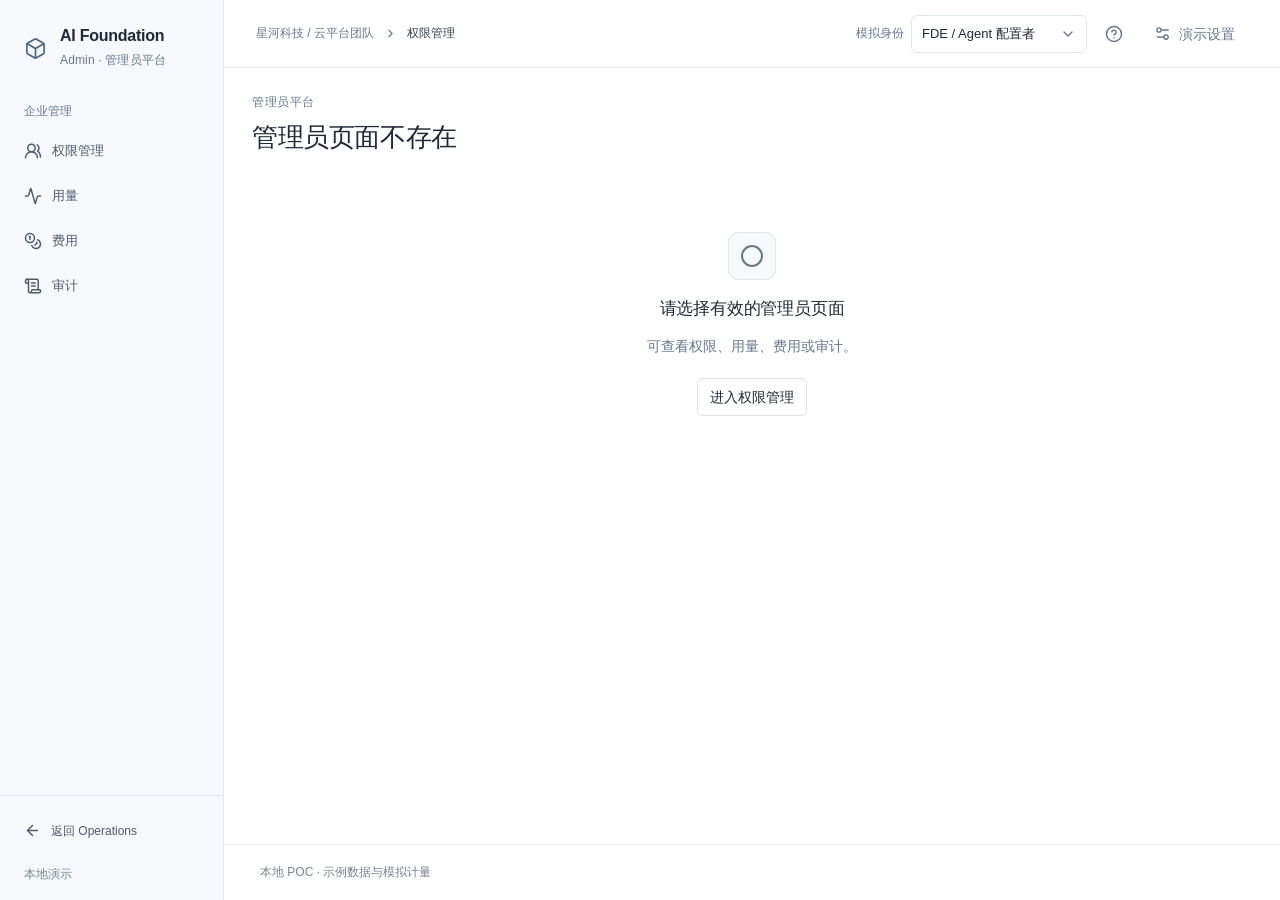
==== admin/index.html @ 0c11ec77 "deploy: update AI Foundation demo" ====
<!doctype html>
<html lang="zh-CN">
  <head>
    <meta charset="UTF-8" />
    <meta name="viewport" content="width=device-width, initial-scale=1.0" />
    <meta name="theme-color" content="#ffffff" />
    <meta name="description" content="AI Foundation 企业共享底座与应用交付演示。仅使用本地示例数据，不连接真实业务系统。" />
    <link rel="icon" type="image/svg+xml" href="data:image/svg+xml,%3Csvg xmlns='http://www.w3.org/2000/svg' viewBox='0 0 32 32'%3E%3Crect width='32' height='32' rx='8' fill='%2317191c'/%3E%3Cpath d='M9 23V9h14M9 16h11M16 9v14' fill='none' stroke='white' stroke-width='2'/%3E%3C/svg%3E" />
    <title>AI Foundation · 平台概览</title>
    <script type="module" crossorigin src="/assets/index-CFgVIaRW.js"></script>
    <link rel="stylesheet" crossorigin href="/assets/index-m3Vl19DH.css">
  <script>
(() => {
  const url = new URL(location.href);
  const route = url.searchParams.get('__foundation_route');
  let target = url;
  if (route && route.startsWith('/') && !route.startsWith('//')) {
    const requested = new URL(route, location.origin);
    if (requested.origin === location.origin) target = requested;
  }
  const pathname = target.pathname.length > 1 ? target.pathname.replace(/\/+$/, '') : target.pathname;
  if (target !== url || pathname !== url.pathname) history.replaceState(null, '', pathname + target.search + target.hash);
})();
</script>
</head>
  <body>
    <div id="root"></div>
  </body>
</html>
---- assets/index-m3Vl19DH.css ----
@charset "UTF-8";.native-select{position:relative;width:100%;min-width:0;--select-border: var(--agent-border, var(--border, #e2e7ef));--select-accent: var(--agent-blue, var(--accent, #285da4));--select-height: 38px;--select-font-size: 14px}.native-select-display{display:flex;align-items:center;justify-content:space-between;gap:12px;min-height:var(--select-height);padding:7px 10px;border:1px solid var(--select-border);border-radius:6px;background:#fff;color:var(--agent-ink, var(--text, #202936));font-size:var(--select-font-size);line-height:22px;transition:border-color .12s,box-shadow .12s}.native-select-label{min-width:0;overflow:hidden;text-overflow:ellipsis;white-space:nowrap}.native-select-display>svg{flex-shrink:0;color:#68788b}.native-select:hover:not(.native-select-disabled) .native-select-display{border-color:#9cabbd}.native-select-open .native-select-display{border-color:var(--select-accent)}.native-select:has(>select:focus-visible) .native-select-display{border-color:var(--select-accent);outline:2px solid var(--select-accent);outline-offset:2px}.native-select>select.native-select-control{position:absolute;inset:0;z-index:1;width:100%;max-width:none;height:100%;min-height:0;margin:0;opacity:0;cursor:pointer}.native-select-disabled .native-select-display{color:#68788b;background:#f6f8fb}.native-select-disabled>select.native-select-control{cursor:not-allowed}.field-invalid .native-select-display,.native-select:has(>select[aria-invalid=true]) .native-select-display{border-color:var(--danger, #a44343)}.native-select-menu{position:fixed;z-index:100;box-sizing:border-box;padding:5px;overflow-y:auto;overscroll-behavior:contain;scrollbar-width:thin;border:1px solid #e2e7ef;border-radius:9px;background:#fff;color:#202936;box-shadow:0 8px 28px #19263924,0 2px 5px #1926390d;font-size:14px;line-height:22px}.native-select-option{display:flex;align-items:center;justify-content:space-between;gap:12px;min-height:36px;padding:7px 10px;border-radius:5px;cursor:pointer}.native-select-option>span{min-width:0;overflow-wrap:anywhere}.native-select-option>svg{flex-shrink:0;color:#285da4}.native-select-option[aria-selected=true]{color:#205a9f;font-weight:500}.native-select-option-active:not([aria-disabled=true]){background:#edf3fb}.native-select-option[aria-disabled=true]{color:#8b95a3;cursor:not-allowed}.native-select-group{padding:9px 10px 4px;color:#68788b;font-size:12px}@media(max-width:700px){.native-select{--select-height: 40px;--select-font-size: 16px}.native-select-option{min-height:40px}}@media(prefers-reduced-motion:reduce){.native-select-display{transition:none}}@media(forced-colors:active){.native-select-display,.native-select-menu{border-color:ButtonText}.native-select-option-active:not([aria-disabled=true]){outline:1px solid Highlight}.native-select-option[aria-selected=true]>svg{color:Highlight}}.agent-runtime-config{display:grid;gap:16px;margin-top:18px;padding-top:18px;border-top:1px solid var(--agent-border);min-width:0}.agent-creation-details{min-width:0;border-top:1px solid var(--agent-border);padding-top:12px}.agent-creation-details>summary{cursor:pointer;color:var(--agent-muted);font-size:13px;padding:4px 0}.agent-creation-details[open]>summary{margin-bottom:12px}.agent-creation-details>.agent-capability-summary{margin-top:12px}.agent-capability-summary{min-width:0}.agent-capability-summary dl{display:grid;gap:12px;margin:0}.agent-capability-summary dl>div{display:grid;grid-template-columns:48px minmax(0,1fr);gap:12px;align-items:start}.agent-capability-summary dt{padding-top:4px;color:var(--agent-muted);font-size:12px;line-height:20px}.agent-capability-summary dd{display:flex;gap:6px;flex-wrap:wrap;min-width:0;margin:0}.agent-capability-chip{display:inline-flex;padding:3px 9px;border:1px solid var(--agent-border);border-radius:5px;background:var(--surface-subtle);font-size:12px;line-height:20px;overflow-wrap:anywhere}.agent-capability-empty{padding-top:4px;color:var(--agent-muted);font-size:12px;line-height:20px}.agent-runtime-options{display:grid;gap:10px;min-width:0;padding:0;border:0;margin:0}.agent-runtime-options legend{padding:0;margin-bottom:8px;font-size:13px;font-weight:600}.agent-mcp-options{display:grid;gap:10px}.agent-mcp-options label,.agent-tool-options label{display:flex;align-items:flex-start;gap:8px;min-width:0;font-size:13px;line-height:20px}.agent-runtime-options input{flex:0 0 auto;margin-top:3px;accent-color:var(--accent)}.agent-mcp-options strong{font-size:13px;font-weight:500}.agent-mcp-options small{display:block;color:var(--agent-muted);font-size:12px;overflow-wrap:anywhere}.agent-tool-options{display:grid;grid-template-columns:repeat(4,minmax(0,1fr));gap:10px}.agent-tool-options span{overflow-wrap:anywhere}.agent-runtime-environment{display:flex;gap:12px;align-items:flex-start}.agent-runtime-environment .field{flex:1;min-width:0}.agent-runtime-manage{flex-shrink:0;margin-top:25px;min-height:32px;display:inline-flex;align-items:center}.agent-runtime-readonly{min-width:0;margin:0;padding:0;border:0}.agent-publication-options{display:grid;gap:12px;padding:0;border:0;margin:0}.agent-publication-options legend{margin-bottom:12px;font-size:13px;font-weight:600}.agent-publication-options label{display:flex;align-items:flex-start;gap:10px;font-size:13px}.agent-publication-options input{margin-top:3px;accent-color:var(--accent)}.agent-publication-options small{display:block;margin-top:3px;color:var(--agent-muted);font-size:12px}@media(max-width:600px){.agent-tool-options{grid-template-columns:repeat(2,minmax(0,1fr))}.agent-runtime-environment{flex-direction:column}.agent-runtime-environment .field{width:100%}.agent-runtime-manage{margin-top:0}}.agent-detail .breadcrumbs{margin-bottom:12px}.agent-detail .page-header{margin-bottom:14px}.editor-version-line{display:flex;gap:6px 18px;align-items:center;flex-wrap:wrap;margin-bottom:16px;padding:9px 12px;border:1px solid var(--agent-border);border-radius:6px;background:var(--surface-subtle);color:var(--agent-muted);font-size:12px;line-height:20px}.editor-version-line .text-link{margin-left:auto;font-size:12px}.editor-config-layout{display:grid;grid-template-columns:minmax(0,1fr) 325px;gap:32px;margin-top:27px;align-items:start}.editor-section-heading{display:flex;align-items:flex-start;justify-content:space-between;gap:16px;margin-bottom:16px}.editor-section-heading h2,.editor-version-history h2{font-size:18px;font-weight:600;line-height:27px}.editor-section-heading p{margin-top:7px;font-size:13px;line-height:23px;color:var(--agent-muted)}.editor-section-heading .button{flex-shrink:0;font-size:12px}.editor-basics{display:grid;grid-template-columns:1fr;gap:16px;margin-bottom:20px}.editor-instructions .field-label,.editor-instructions input{font-size:14px}.editor-instruction-input{min-height:190px;line-height:1.8;font-size:14px;padding:16px;resize:vertical;background:#fcfdff}.editor-instructions-label{margin-left:5px;color:var(--agent-muted);font-size:12px;font-weight:400}.editor-template-note,.editor-work-source{padding:12px 14px;border:1px solid #dde6f1;border-radius:7px;background:#f4f7fb;color:#52677f;font-size:13px;line-height:22px;overflow-wrap:anywhere}.editor-work-source{margin-bottom:18px}.editor-work-source details{margin-top:8px}.editor-work-source summary{cursor:pointer;color:var(--agent-blue);width:fit-content}.editor-work-source details p{margin-top:8px;white-space:pre-wrap}.editor-work-source summary:focus-visible{outline:2px solid var(--agent-blue);outline-offset:3px;border-radius:3px}.editor-work-comparison{margin:0;padding:14px 16px;font:inherit;font-size:13px;line-height:24px;white-space:pre-wrap;overflow-wrap:anywhere;color:var(--agent-ink)}.editor-blueprint-requirements .editor-work-comparison{margin-top:10px;padding:13px;border:1px solid var(--agent-border);border-radius:6px;background:#f6f8fb}.editor-work-preview{font-size:14px;line-height:1.8;resize:vertical}.editor-work-confirm{display:flex;align-items:flex-start;gap:10px;padding:12px 14px;border:1px solid #dce6f2;border-radius:7px;background:#f0f5fb;color:var(--agent-ink);font-size:13px;line-height:23px}.editor-work-confirm input{flex-shrink:0;width:17px;height:17px;margin-top:3px}.editor-instruction-tip{display:flex;gap:8px;margin-top:16px;color:var(--agent-muted);font-size:12px;line-height:1.8}.editor-instruction-tip svg{color:#6d83a1;flex-shrink:0;margin-top:2px}.editor-resources{padding-left:27px;border-left:1px solid var(--agent-border)}.editor-resources>.editor-section-heading{margin-bottom:18px}.editor-resource-group{padding:14px 0;border-top:1px solid var(--agent-border)}.editor-resource-heading{display:flex;align-items:center;gap:8px}.editor-resource-heading h3{font-size:14px;font-weight:600}.editor-resource-heading>svg{color:#617b9a}.editor-resource-heading>span{font-size:12px;color:var(--agent-muted)}.editor-resource-heading .button{margin-left:auto;width:34px;min-height:34px}.editor-resource-group>p{font-size:12px;color:var(--agent-muted);margin:5px 0 12px}.editor-resource-group ul{list-style:none}.editor-resource-group li{display:flex;align-items:flex-start;gap:8px;padding:10px 12px;border:1px solid #e2e7ef;border-radius:6px;background:#f6f8fb}.editor-resource-group li+li{margin-top:8px}.editor-resource-group li>div{min-width:0;flex:1}.editor-resource-group li strong{display:block;font-size:14px;font-weight:500;line-height:22px}.editor-resource-group li small{display:block;margin-top:3px;color:var(--agent-muted);font-size:12px}.editor-resource-group li .button{width:32px;min-height:32px;padding:0}.editor-skill-customize{display:block;margin-top:6px;padding:0;font-size:12px;color:var(--agent-blue);text-align:left;min-height:28px;line-height:20px}.editor-skill-customize:disabled{opacity:.6}.editor-resource-empty{display:flex;gap:6px;align-items:center;justify-content:center;width:100%;padding:13px;border:1px dashed #d5dfec;border-radius:6px;font-size:12px;color:var(--agent-muted)}.editor-resource-empty:hover{color:var(--agent-blue);border-color:#9bb9dc}.editor-resources>.text-link{font-size:12px}.editor-savebar{position:sticky;bottom:0;z-index:5;display:flex;justify-content:space-between;gap:15px;align-items:center;margin-top:28px;padding:17px 0;border-top:1px solid var(--agent-border);background:#fff}.editor-savebar>span{font-size:12px;line-height:1.8;color:var(--agent-muted)}.editor-savebar .button{font-size:12px}.editor-conflict{display:flex;align-items:center;gap:14px;padding:14px;background:#fff7e9;border:1px solid #efdbb8;font-size:12px;line-height:1.8;margin:18px 0;border-radius:7px}.editor-tab-content{padding-top:28px}.editor-evaluation-summary{display:flex;align-items:center;justify-content:space-between;gap:16px;padding:12px 16px;border:1px solid var(--agent-border);border-radius:6px;margin:16px 0;background:#f9fbfe}.editor-evaluation-summary>div{display:flex;flex-wrap:wrap;align-items:center;gap:14px}.editor-evaluation-summary strong{font-size:14px}.editor-evaluation-summary span:not(.badge){font-size:12px;color:var(--agent-muted)}.editor-evaluation-summary .field{width:240px;max-width:100%;flex-shrink:0}.editor-evaluation-summary .field-label,.editor-evaluation-summary select{font-size:12px}.editor-evaluation-list{border:1px solid var(--agent-border);border-radius:8px;overflow:hidden}.editor-evaluation-list details{padding:17px 20px}.editor-evaluation-list details+details{border-top:1px solid var(--agent-border)}.editor-evaluation-list summary{display:flex;flex-wrap:wrap;gap:11px;align-items:center;cursor:pointer;font-size:14px;line-height:23px}.editor-evaluation-list summary strong{min-width:0;overflow-wrap:anywhere;font-weight:500}.editor-evaluation-list summary .badge{margin-left:auto;font-size:12px}.editor-check-pass{color:#2e8569;display:flex}.editor-check-fail{color:#be4d4d;display:flex}.editor-regression-label{color:var(--agent-muted);font-size:12px}.editor-evaluation-list dl{padding:18px 0 0 26px}.editor-evaluation-list dl>div{display:grid;grid-template-columns:75px minmax(0,1fr);gap:12px;font-size:14px;line-height:1.85}.editor-evaluation-list dl>div+div{margin-top:10px}.editor-evaluation-list dt{color:var(--agent-muted)}.editor-evaluation-list dd{margin:0;white-space:pre-wrap;overflow-wrap:anywhere}.editor-evaluation-list details>.text-link{margin:12px 0 0 26px}.editor-release-track{list-style:none;display:grid;grid-template-columns:repeat(3,minmax(0,1fr));margin:26px 0;border:1px solid var(--agent-border);border-radius:9px}.editor-release-track>li{display:flex;gap:13px;padding:25px 22px}.editor-release-track>li+li{border-left:1px solid var(--agent-border)}.editor-release-track>li>span{display:grid;place-items:center;width:27px;height:27px;border-radius:50%;background:#edf1f6;color:#7c8ba0;font-size:12px;flex-shrink:0}.editor-release-track>li>.editor-stage-complete{background:#e8f4ee;color:#2f7b62}.editor-release-track h3{font-size:15px}.editor-release-track p{font-size:13px;color:var(--agent-muted);line-height:23px;min-height:46px;margin:8px 0 13px;overflow-wrap:anywhere}.editor-role-guide{display:flex;gap:12px;padding:16px;background:#f5f8fe;border:1px solid #dce7f5;border-radius:8px;margin-bottom:26px}.editor-role-guide p{font-size:13px;line-height:23px;color:#52677f}.editor-role-guide svg{color:#6a83a2;flex-shrink:0;margin-top:3px}.editor-channels{display:grid;grid-template-columns:repeat(3,minmax(0,1fr));gap:22px}.editor-channels a{display:flex;gap:12px;align-items:center;padding:7px 0}.editor-channels a>div{flex:1}.editor-channels a>svg{color:#6b83a1}.editor-channels strong{font-size:14px;font-weight:500}.editor-channels span{display:block;margin-top:4px;font-size:12px;color:var(--agent-muted)}.editor-channels a:hover strong{color:var(--agent-blue)}.editor-version-history{margin-top:30px}.editor-version-history>h2{margin-bottom:18px}.editor-history-list{border:1px solid var(--agent-border);border-radius:7px}.editor-history-list>button{display:flex;flex-wrap:wrap;gap:18px;align-items:center;width:100%;padding:17px 20px;text-align:left}.editor-history-list>button+button{border-top:1px solid var(--agent-border)}.editor-history-list>button:hover{background:#f7faff}.editor-history-list strong{font-size:14px;font-weight:600}.editor-history-list span:not(.badge){font-size:12px;color:var(--agent-muted)}.editor-history-list .badge{margin-left:auto}.editor-usage-metrics{display:grid;grid-template-columns:repeat(4,minmax(0,1fr));border-block:1px solid var(--agent-border)}.editor-usage-metrics>div{padding:24px 20px}.editor-usage-metrics>div:first-child{padding-left:0}.editor-usage-metrics>div+div{border-left:1px solid var(--agent-border)}.editor-usage-metrics dt{font-size:12px;color:var(--agent-muted)}.editor-usage-metrics dd{margin:7px 0 0;font-size:30px;font-weight:600;font-variant-numeric:tabular-nums;line-height:38px}.editor-usage-links{display:flex;gap:22px;flex-wrap:wrap;padding:20px 0 25px;font-size:12px}.editor-recent-requests>a{display:flex;align-items:center;gap:16px;padding:16px 0}.editor-recent-requests>a+a{border-top:1px solid var(--agent-border)}.editor-recent-requests>a>div{flex:1;min-width:0}.editor-recent-requests strong{display:block;font-size:14px;font-weight:500;overflow-wrap:anywhere;line-height:23px}.editor-recent-requests span:not(.badge){display:block;margin-top:6px;font-size:12px;color:var(--agent-muted)}.editor-recent-requests>a:hover strong{color:var(--agent-blue)}.editor-resource-options>div{border:1px solid #e2e7ef;border-radius:8px;padding:17px}.editor-resource-options>div+div{margin-top:12px}.editor-resource-options label{display:flex;gap:12px;align-items:flex-start;cursor:pointer}.editor-resource-options label input{margin-top:3px;width:15px}.editor-resource-options label>span{flex:1;min-width:0}.editor-resource-options strong{display:flex;align-items:center;justify-content:space-between;gap:10px;font-size:14px;font-weight:500}.editor-resource-options small{font-size:12px;color:#68788b;font-weight:400}.editor-resource-options p{font-size:13px;line-height:23px;margin:7px 0 0;color:#68788b}.editor-resource-options details{margin:10px 0 0 27px}.editor-resource-options summary{font-size:12px;cursor:pointer;color:#42648c}.editor-resource-options details small{display:block;margin-top:8px}.editor-frozen-copy{padding:15px;border:1px solid #e2e7ef;border-radius:7px;background:#f6f8fb;font-size:14px;line-height:25px;margin-top:12px;white-space:pre-wrap}.editor-frozen-details>div{display:grid;grid-template-columns:100px minmax(0,1fr);gap:14px;padding:14px 0;font-size:14px;line-height:25px}.editor-frozen-details>div+div{border-top:1px solid #e4e8ef}.editor-frozen-details dt{color:#68788b}.editor-frozen-details dd{margin:0;white-space:pre-wrap;overflow-wrap:anywhere}.editor-publish-confirm{display:flex;align-items:flex-start;gap:10px;font-size:14px;line-height:24px;padding:15px;background:#f0f5fb;border-radius:7px}.editor-publish-confirm input{width:16px;margin-top:3px}@media(max-width:1200px){.editor-config-layout{grid-template-columns:minmax(0,1fr) 280px;gap:22px}.editor-resources{padding-left:21px}.editor-evaluation-summary{flex-wrap:wrap}.editor-release-track>li{padding:23px 17px}}@media(max-width:800px){.editor-config-layout{grid-template-columns:1fr}.editor-resources{border-left:0;padding-left:0;border-top:1px solid var(--agent-border);padding-top:23px}.editor-release-track{grid-template-columns:1fr}.editor-release-track>li+li{border-left:0;border-top:1px solid var(--agent-border)}.editor-release-track p{min-height:0;font-size:13px;line-height:23px}.editor-savebar{flex-wrap:wrap}.editor-channels{grid-template-columns:1fr;gap:15px}}@media(max-width:600px){.editor-version-line{gap:7px 14px}.editor-version-line .text-link{margin-left:0}.editor-section-heading{flex-wrap:wrap;gap:12px}.editor-section-heading .button{margin-left:0}.editor-savebar .button-group{flex-wrap:wrap}.editor-evaluation-summary{padding:17px}.editor-evaluation-summary .field{width:100%}.editor-evaluation-list details{padding:16px 13px}.editor-evaluation-list dl{padding-left:0}.editor-evaluation-list dl>div{grid-template-columns:1fr;gap:4px;font-size:14px}.editor-regression-label{display:none}.editor-history-list>button{flex-wrap:wrap;gap:8px 14px}.editor-usage-metrics{grid-template-columns:repeat(2,minmax(0,1fr))}.editor-usage-metrics>div{padding:19px 15px}.editor-usage-metrics>div:nth-child(odd){border-left:0;padding-left:0}.editor-usage-metrics>div:nth-child(n+3){border-top:1px solid var(--agent-border)}.editor-usage-metrics dd{font-size:30px;line-height:38px}.editor-frozen-details>div{grid-template-columns:1fr;gap:3px;font-size:14px;line-height:25px}.editor-recent-requests{font-size:12px}.editor-recent-requests>a{gap:8px;flex-wrap:wrap}.editor-recent-requests>a>div{min-width:100%}}.editor-config-layout{gap:32px;margin-top:28px}.editor-instructions .field-help{line-height:21px}.editor-resource-group>p{line-height:21px;margin-top:7px}.editor-resource-group li small{line-height:20px}.editor-resource-group li .button{min-width:32px;width:32px;min-height:32px}.editor-resource-heading .button{min-width:34px;width:34px;min-height:34px}.editor-resource-group li strong{overflow-wrap:anywhere}.editor-resource-upgrade,.editor-skill-customize{display:block;width:fit-content;max-width:100%;min-height:32px;margin-top:5px;padding:5px 0;color:var(--agent-blue);font-size:13px;line-height:22px;text-align:left;overflow-wrap:anywhere;border-radius:4px}.editor-resource-upgrade:hover:not(:disabled),.editor-skill-customize:hover:not(:disabled){color:#1f549b;text-decoration:underline;text-underline-offset:3px}.editor-resource-upgrade:focus-visible,.editor-skill-customize:focus-visible{outline:2px solid var(--agent-blue);outline-offset:3px}.editor-resource-upgrade:disabled,.editor-skill-customize:disabled{color:var(--agent-muted);opacity:.6;cursor:not-allowed}.editor-resource-empty:disabled{cursor:not-allowed;opacity:.6}.editor-resource-links{display:flex;flex-wrap:wrap;gap:6px 20px;padding-top:16px;border-top:1px solid var(--agent-border)}.editor-resource-links .text-link{min-height:34px;font-size:13px;line-height:22px}.editor-resource-links .text-link>svg{flex-shrink:0}.editor-shared-skill{min-width:0;margin-top:12px;border:1px solid var(--agent-border);border-radius:8px;background:#fff}.editor-shared-skill>summary{padding:13px 16px;color:#42648c;font-size:13px;line-height:23px;cursor:pointer;border-radius:7px}.editor-shared-skill>summary:hover{background:#f6f8fb;color:var(--agent-blue)}.editor-shared-skill>summary:focus-visible{outline:2px solid var(--agent-blue);outline-offset:-3px}.editor-shared-skill[open]>summary{border-bottom:1px solid var(--agent-border);border-radius:7px 7px 0 0;background:#f6f8fb}.editor-shared-skill>.resource-guide{padding:18px 16px}.agent-drawer .resource-guide{color:var(--agent-ink);font-size:14px;line-height:24px}.agent-drawer .resource-guide h3{font-size:15px;line-height:24px}.agent-drawer .resource-guide h4{font-size:14px;line-height:23px}.agent-drawer .resource-guide-inputs small{font-size:12px;line-height:20px}.agent-drawer .resource-guide-table-scroll{overscroll-behavior-x:contain;scrollbar-width:thin}.agent-drawer .resource-guide-example>summary{min-height:28px;font-size:13px;line-height:22px}.editor-skill-customize:hover:not(:disabled){text-decoration:underline;text-underline-offset:3px}.editor-history-list>button{min-height:54px;padding-block:12px}.editor-history-list>button:focus-visible{outline-offset:-3px}.editor-savebar{padding-block:16px}.editor-savebar>span{font-size:12px;line-height:21px}.editor-resource-options label input{flex-shrink:0;width:18px;height:18px}.editor-resource-options details{margin-top:14px}@media(max-width:800px){.editor-config-layout{gap:28px}.editor-usage-metrics dd{font-size:27px;line-height:35px}.editor-savebar{padding-bottom:max(14px,env(safe-area-inset-bottom))}}@media(max-width:600px){.agent-create-drawer .agent-drawer-actions,.agent-blueprint-drawer .agent-drawer-actions{align-items:stretch}.agent-create-drawer .agent-drawer-actions>.button-group,.agent-blueprint-drawer .agent-drawer-actions>.button-group{width:100%;margin-left:0}.agent-create-drawer .drawer-footer .button-primary,.agent-blueprint-drawer .drawer-footer .button-primary,.editor-work-generator .drawer-footer .button-primary{flex:2;white-space:nowrap}.editor-work-comparison{padding:12px}.editor-instruction-input{min-height:200px}.editor-savebar{gap:10px}.editor-savebar .button-group{width:100%}.editor-savebar .button-group .button{flex:1;min-height:44px}.editor-usage-metrics dd{font-size:26px;line-height:34px}.editor-resource-options strong{flex-wrap:wrap}.editor-resource-upgrade,.editor-skill-customize{min-height:40px;padding-block:9px}.editor-resource-links{flex-direction:column;align-items:flex-start;gap:4px;padding-top:12px}.editor-resource-links .text-link{min-height:40px}.editor-shared-skill>summary{padding:12px}.editor-shared-skill>.resource-guide{padding:16px 12px}.editor-resource-options details{margin-left:0}}.agent-config-controls{display:grid;gap:16px;margin-top:20px;padding-top:18px;border-top:1px solid var(--agent-border)}.agent-config-control-heading h3,.agent-config-optimization h3{font-size:16px;line-height:25px;font-weight:600}.agent-config-control-heading p,.agent-config-control-help{margin-top:6px;color:var(--agent-muted);font-size:13px;line-height:23px}.agent-config-controls>.field{max-width:360px}.agent-config-channel-controls{min-width:0;margin:0;padding:0;border:0}.agent-config-channel-controls legend{margin-bottom:2px;padding:0;font-size:14px;line-height:22px;font-weight:600}.agent-config-channel-controls>p{margin-bottom:12px}.agent-config-channel-control{display:flex;align-items:center;justify-content:space-between;gap:20px;min-height:59px;padding:9px 0;border-bottom:1px solid var(--agent-border)}.agent-config-channel-control:first-of-type{border-top:1px solid var(--agent-border)}.agent-config-channel-control strong{font-size:14px;line-height:23px;font-weight:500}.agent-config-channel-control>.native-select{flex-shrink:0;width:112px}.agent-config-optimization{margin-top:18px;padding:12px 14px;border:1px solid var(--agent-border);border-radius:6px;background:#f6f8fb}.agent-config-optimization-heading{display:flex;align-items:center;justify-content:space-between;gap:16px}.agent-config-optimization>p{margin-top:6px;color:var(--agent-muted);font-size:13px;line-height:22px}.agent-config-optimization-link{min-height:32px;margin-top:8px;font-size:13px;line-height:22px}.agent-config-switch{display:inline-flex;align-items:center;gap:8px;min-height:36px;padding:3px;border-radius:5px;font-size:13px;line-height:22px;white-space:nowrap}.agent-config-switch-track{display:block;width:36px;height:22px;padding:3px;border-radius:12px;background:#8693a4;transition:background-color .12s}.agent-config-switch-track>span{display:block;width:16px;height:16px;border-radius:50%;background:#fff;transform:translate(0);transition:transform .12s}.agent-config-switch[aria-checked=true] .agent-config-switch-track{background:var(--agent-blue)}.agent-config-switch[aria-checked=true] .agent-config-switch-track>span{transform:translate(14px)}.agent-config-switch:hover:not(:disabled){background:#edf3fb}.agent-config-switch:focus-visible{outline:2px solid var(--agent-blue);outline-offset:3px}.agent-config-switch:disabled{opacity:.55;cursor:not-allowed}.agent-config-channel-summary{display:flex;flex-wrap:wrap;gap:8px 20px;list-style:none;margin:0;padding:0}.agent-config-channel-summary>li{display:inline-flex;gap:8px;align-items:baseline;font-size:13px;line-height:23px}.agent-config-channel-summary strong{font-size:12px;font-weight:500}.agent-config-channel-allowed{color:var(--agent-blue)}.agent-config-channel-denied{color:var(--agent-muted)}.agent-config-entry-list>.agent-config-entry{display:flex;align-items:center;gap:12px;min-width:0;min-height:70px;padding:10px 0}.agent-config-entry-list>.agent-config-entry>svg{flex-shrink:0}.agent-config-entry-list>.agent-config-entry>div{flex:1;min-width:0}.agent-config-entry-unavailable{color:var(--agent-muted)}.agent-config-entry-unavailable strong{font-size:14px;line-height:23px;font-weight:500}.agent-config-entry-unavailable>div>span{display:block;margin-top:4px;color:var(--agent-muted);font-size:12px;line-height:21px}.agent-config-unavailable-note{display:block;margin-top:10px;color:var(--agent-muted);font-size:12px;line-height:21px}@media(max-width:600px){.agent-config-controls{margin-top:22px;padding-top:20px;gap:18px}.agent-config-controls>.field{max-width:none}.agent-config-channel-control>.native-select{width:106px}.agent-config-optimization{padding:14px}.agent-config-optimization-heading{gap:12px;flex-wrap:wrap}.agent-config-switch{min-height:44px}.agent-config-channel-summary{flex-direction:column;gap:6px}.agent-config-entry-list>.agent-config-entry{min-height:64px}}@media(prefers-reduced-motion:reduce){.agent-config-switch-track,.agent-config-switch-track>span{transition:none}}.resource-guide{display:grid;gap:20px;min-width:0;color:var(--admin-ink, var(--text));font-size:14px;line-height:1.7;overflow-wrap:anywhere}.resource-guide>section{min-width:0}.resource-guide h3{margin:0 0 12px;font-size:14px;line-height:1.5}.resource-guide h4{margin:0 0 4px;font-size:13px;line-height:1.6}.resource-guide ul{margin:10px 0 0;padding-left:20px}.resource-guide li+li{margin-top:8px}.resource-guide-notice{padding:14px 16px;border-left:3px solid var(--admin-blue, var(--accent));background:var(--admin-blue-soft, var(--surface-subtle))}.resource-guide-notice strong{display:block;margin-bottom:4px}.resource-guide-notice p+p{margin-top:8px}.resource-guide-table-scroll{max-width:100%;overflow-x:auto;border:1px solid var(--admin-line, var(--border));border-radius:6px}.resource-guide-inputs{width:100%;min-width:420px;border-collapse:collapse;text-align:left}.resource-guide-inputs th,.resource-guide-inputs td{padding:11px 12px;vertical-align:top;border-bottom:1px solid var(--admin-line, var(--border))}.resource-guide-inputs thead th{background:var(--admin-soft, var(--surface-subtle));font-weight:500}.resource-guide-inputs tbody th{width:27%;font-weight:500}.resource-guide-inputs tbody td:nth-child(2){width:48px;white-space:nowrap}.resource-guide-inputs tbody tr:last-child>*{border-bottom:0}.resource-guide-inputs small{display:block;margin-top:4px;color:var(--admin-muted, var(--muted));font-size:12px;line-height:20px}.resource-guide-steps{display:grid;gap:14px;margin:0;padding-left:22px}.resource-guide-output{padding:12px 14px;border:1px solid var(--admin-line, var(--border));border-radius:6px}.resource-guide-example-note,.resource-guide-source-note,.resource-guide-sources p{color:var(--admin-muted, var(--muted));font-size:12px}.resource-guide-examples{display:grid;gap:10px;margin-top:12px}.resource-guide-example{min-width:0;padding:12px 14px;border:1px solid var(--admin-line, var(--border));border-radius:6px}.resource-guide-example summary{cursor:pointer;font-weight:500}.resource-guide-example pre{max-height:360px;margin:12px 0 0;padding:14px;overflow:auto;background:var(--admin-soft, var(--surface-subtle));border-radius:4px;white-space:pre-wrap;tab-size:2;font-size:12px;line-height:1.65}.resource-guide code{font-family:SFMono-Regular,Menlo,Consolas,monospace}.resource-guide ul.resource-guide-sources{list-style:none;padding:0}.resource-guide-sources li{padding-top:12px;border-top:1px solid var(--admin-line, var(--border))}.resource-guide-sources a{color:var(--admin-blue, var(--accent));font-weight:500}.resource-guide-sources a:hover{text-decoration:underline;text-underline-offset:3px}.resource-guide-sources p,.resource-guide-legacy+.resource-guide-legacy{margin-top:6px}.resource-guide summary:focus-visible,.resource-guide a:focus-visible,.resource-history-toggle:focus-within{outline:2px solid var(--admin-blue, var(--accent));outline-offset:4px}.resource-history-toggle{display:inline-flex;align-items:center;gap:8px;color:var(--admin-ink, var(--text));cursor:pointer;font-size:12px}.resource-history-toggle input{width:16px;height:16px;flex-shrink:0}.resource-library .resource-history-note{margin:0 0 14px;color:var(--admin-muted, var(--muted));font-size:12px}@media(max-width:600px){.resource-guide{gap:18px}.resource-guide-inputs{min-width:360px}.resource-guide-inputs th,.resource-guide-inputs td{padding:9px 10px}}.resource-editor-drawer{--admin-ink: #202936;--admin-muted: #68788b;--admin-line: #e2e7ef;--admin-soft: #f6f8fb;--admin-blue: #285da4;--admin-blue-soft: #edf3fb;color:var(--admin-ink);font-size:14px;line-height:1.65}.resource-editor-stack{display:flex;flex-direction:column;gap:16px;min-width:0}.resource-editor-stack p{margin:0}.resource-editor-fields{display:grid;grid-template-columns:repeat(2,minmax(0,1fr));gap:14px 16px}.resource-editor-full{grid-column:1 / -1}.resource-editor-drawer .field-label{font-size:13px;line-height:20px}.resource-editor-drawer .field{gap:5px}.resource-editor-drawer :is(input,select,textarea){font-size:14px}.resource-editor-drawer textarea{resize:vertical;line-height:1.7}.resource-editor-drawer .field-help{font-size:12px;line-height:1.7;margin-top:6px}.resource-editor-drawer .resource-editor-code{font-family:SFMono-Regular,Menlo,Consolas,monospace;font-size:12px;line-height:1.8;tab-size:2}.resource-editor-drawer input[type=file]{padding:10px;max-width:100%}.resource-editor-drawer input[type=file]::file-selector-button{border:1px solid var(--admin-line);padding:6px 10px;border-radius:4px;background:#fff;color:var(--admin-ink);margin-right:12px;cursor:pointer;font:inherit}.resource-editor-drawer .drawer-header h2{font-size:19px;line-height:1.5}.resource-editor-drawer .drawer-header p{font-size:13px}.resource-editor-drawer .drawer-footer .button-group{justify-content:flex-end;flex-wrap:wrap}.resource-editor-drawer .button-primary{background:var(--admin-blue);border-color:var(--admin-blue);color:#fff}.resource-editor-drawer .button-primary:hover:not(:disabled){background:#204d83;border-color:#204d83}.resource-editor-drawer :is(.button,input,select,textarea):focus-visible{outline:2px solid var(--admin-blue);outline-offset:3px}.resource-editor-identity{color:var(--admin-muted);font-size:12px}.resource-editor-callout{margin:0;padding:12px 15px;border:1px solid #d7e3f1;border-left:3px solid var(--admin-blue, #285da4);background:var(--admin-blue-soft, #edf3fb);color:var(--admin-ink, #202936);font-size:13px;line-height:1.75;border-radius:4px}.resource-editor-callout p{margin:0}.resource-editor-callout .button{margin-top:10px}.resource-editor-error{margin:0;padding:12px 15px;border:1px solid #e8c7c0;border-radius:4px;background:#fcf2ef;color:#934032;font-size:13px;line-height:1.7;overflow-wrap:anywhere}.resource-editor-muted{color:var(--admin-muted, #68788b);font-size:12px;line-height:1.75}.resource-editor-section-heading{display:flex;align-items:center;justify-content:space-between;flex-wrap:wrap;gap:10px;margin-bottom:14px}.resource-editor-section-heading h3,.resource-editor-drawer h3{margin:0;font-size:15px;line-height:1.6}.resource-editor-facts{display:grid;gap:10px;margin:0}.resource-editor-facts>div{display:grid;grid-template-columns:90px minmax(0,1fr);gap:16px}.resource-editor-facts dt{color:var(--admin-muted);font-size:12px}.resource-editor-facts dd{margin:0;font-size:13px;overflow-wrap:anywhere;white-space:pre-wrap}.resource-editor-drawer .agent-notice,.resource-library>.agent-notice{display:flex;gap:10px;align-items:flex-start;padding:12px 15px;border:1px solid #cbdccc;background:#f1f7f3;border-radius:4px;color:#276444;font-size:13px;line-height:1.7}.resource-editor-drawer .agent-notice-error,.resource-library>.agent-notice-error{border-color:#e8c7c0;background:#fcf2ef;color:#934032}.resource-library>.agent-notice{margin-bottom:18px}.resource-body-text{margin:0;padding:16px 18px;border:1px solid var(--admin-line, #e2e7ef);background:var(--admin-soft, #f6f8fb);border-radius:5px;white-space:pre-wrap;overflow-wrap:anywhere;font-family:inherit;font-size:14px;line-height:1.85;tab-size:2}.resource-import-preview{display:flex;flex-direction:column;gap:14px;padding-top:18px;border-top:1px solid var(--admin-line)}.resource-import-preview>p{font-size:13px;color:var(--admin-muted)}.resource-import-item{min-width:0;padding:14px 16px;border:1px solid var(--admin-line);border-radius:6px}.resource-import-item>summary{font-size:14px;font-weight:600;cursor:pointer;overflow-wrap:anywhere}.resource-import-item[open]>summary{margin-bottom:16px}.resource-import-item .resource-guide{margin-top:18px}.resource-import-item .resource-guide-notice{padding:10px 12px}.resource-import-item .resource-body-text{padding:12px;max-height:360px;overflow-y:auto}.resource-connection-heading,.resource-detail-status,.resource-row-status{display:flex;align-items:center;flex-wrap:wrap;gap:7px}.resource-connection-stages{display:grid;grid-template-columns:repeat(3,minmax(0,1fr));padding:0;margin:0;list-style:none;border-bottom:1px solid var(--admin-line)}.resource-connection-stages li{display:flex;align-items:center;gap:8px;padding:10px 0 14px;font-size:12px;color:var(--admin-muted)}.resource-connection-stages li>span{display:inline-flex;justify-content:center;align-items:center;width:22px;height:22px;flex-shrink:0;border-radius:50%;background:var(--admin-soft);border:1px solid var(--admin-line);font-size:12px}.resource-connection-stages .resource-stage-current{color:var(--admin-blue);font-weight:600;border-bottom:2px solid var(--admin-blue)}.resource-stage-current>span{color:#fff;background:var(--admin-blue)!important;border-color:var(--admin-blue)!important}.resource-connection-authorization,.resource-connection-agent{display:flex;flex-direction:column;align-items:stretch;gap:14px;padding-top:18px;border-top:1px solid var(--admin-line)}.resource-connection-authorization>.button{align-self:flex-start}.resource-access-entry{padding:16px;border:1px solid var(--admin-line);border-radius:6px;background:var(--admin-soft)}.resource-access-entry>p{margin:0 0 14px;font-size:13px;line-height:1.75;color:var(--admin-muted)}.resource-access-controls{display:flex;align-items:flex-end;gap:18px;flex-wrap:wrap}.resource-access-controls>.field{flex:1;min-width:180px}.resource-access-controls>.resource-link{padding-block:8px}.resource-access-actions{display:flex;flex-direction:column;gap:5px;padding-bottom:3px}.resource-access-actions .badge{margin-left:4px}.resource-reference-actions{display:flex;flex-wrap:wrap;gap:8px 16px}.resource-detail-connection{display:flex;align-items:flex-start;gap:16px;padding:14px 16px;border:1px solid var(--admin-line);border-radius:6px}.resource-detail-connection>div{flex:1;min-width:0}.resource-detail-connection strong{font-size:14px}.resource-detail-connection p{margin:5px 0 0;font-size:12px;line-height:1.8;color:var(--admin-muted)}.resource-row-actions{display:flex;flex-wrap:wrap;align-items:flex-start;gap:4px;min-width:155px}.resource-editor-inline{min-width:0}.resource-editor-inline-heading{padding-bottom:16px}.resource-editor-inline-heading>h3{font-size:17px;line-height:27px}.resource-editor-inline-heading>p{margin-top:5px;color:var(--admin-muted);font-size:13px;line-height:23px}.resource-editor-inline-footer{position:sticky;bottom:0;z-index:1;margin-top:18px;padding:12px 0;border-top:1px solid var(--admin-line);background:#fff}.resource-editor-inline-footer>.button-group{justify-content:space-between;flex-wrap:wrap;gap:8px}.resource-connection-business-scope{display:grid;gap:12px;padding:14px;border:1px solid var(--admin-line);border-radius:6px;background:var(--admin-soft)}.resource-connection-business-scope .resource-editor-facts dt,.resource-connection-business-scope .resource-editor-muted{font-size:13px;line-height:23px}.resource-connection-business-scope .resource-editor-facts dd{font-size:14px;line-height:24px}.resource-connection-agent-current{display:flex;flex-wrap:wrap;align-items:baseline;gap:6px;font-size:14px;line-height:24px}.resource-connection-agent>.button{align-self:flex-start}.resource-connection-agent .resource-editor-muted,.resource-connection-authorization .resource-editor-muted{font-size:13px;line-height:23px}.resource-library-systems{padding:15px 16px;margin:0 0 18px;border:1px solid var(--admin-line, #e2e7ef);border-radius:6px}.resource-library-systems>.resource-editor-section-heading{margin-bottom:5px}.resource-library-systems>.resource-editor-section-heading>span{font-size:12px;color:var(--admin-muted, #68788b)}.resource-library-systems>p{margin:0 0 14px;font-size:13px;line-height:23px;color:var(--admin-muted, #68788b)}.resource-library-system-grid{display:grid;grid-template-columns:repeat(3,minmax(0,1fr));gap:18px}.resource-library-system-grid>article{display:flex;flex-direction:column;align-items:flex-start;gap:8px;min-width:0}.resource-library-system-grid>article+article{padding-left:18px;border-left:1px solid var(--admin-line, #e2e7ef)}.resource-library-system-grid article>div:first-child{display:flex;flex-wrap:wrap;align-items:center;gap:8px}.resource-library-system-grid h4{margin:0;font-size:14px;line-height:23px;font-weight:600}.resource-library-system-grid p{margin:0;font-size:13px;line-height:22px}.resource-library-system-grid article>span{font-size:12px;line-height:21px;color:var(--admin-muted, #68788b);overflow-wrap:anywhere}.resource-library-system-grid .field{width:100%;min-width:0}.resource-library-system-grid .button{margin-top:auto}.resource-library .resource-table :is(th,td){padding:12px 16px}.resource-library .resource-table thead th{padding-block:10px}.resource-library .resource-table .resource-description{width:28%;font-size:13px}.resource-library .resource-table tbody th{width:20%}.resource-library .resource-kind-copy h2{font-size:17px}.resource-import-item>summary:focus-visible{outline:2px solid var(--admin-blue);outline-offset:4px}@media(max-width:640px){.resource-editor-fields{grid-template-columns:minmax(0,1fr);gap:16px}.resource-editor-facts>div{grid-template-columns:76px minmax(0,1fr);gap:10px}.resource-connection-stages{grid-template-columns:minmax(0,1fr)}.resource-connection-stages li{padding:8px 0}.resource-access-controls{align-items:stretch;flex-direction:column;gap:12px}.resource-access-controls>.field{min-width:0}.resource-detail-connection{flex-direction:column;gap:12px}.resource-reference-actions{flex-direction:column}.resource-editor-drawer .drawer-footer .button-group{gap:8px}.resource-import-item,.resource-connection-business-scope{padding:12px}.resource-library-system-grid{grid-template-columns:minmax(0,1fr);gap:14px}.resource-library-system-grid>article+article{padding-left:0;padding-top:14px;border-left:0;border-top:1px solid var(--admin-line, #e2e7ef)}.resource-library-systems{padding:12px}.resource-editor-inline-footer .button{min-height:40px}}.evaluation-workspace,.evaluation-drawer{--agent-blue: #285da4;--agent-blue-subtle: #edf3fb;--agent-border: #e2e7ef;--agent-muted: #68788b;--agent-ink: #202936;color:var(--agent-ink);font-size:14px;line-height:1.6}.evaluation-workspace{display:grid;gap:16px;min-width:0}.evaluation-workspace h2{font-size:18px}.evaluation-workspace h3,.evaluation-drawer h3{font-size:15px;margin:0}.evaluation-heading{display:flex;align-items:flex-start;justify-content:space-between;gap:16px;min-width:0}.evaluation-heading>div{min-width:0}.evaluation-heading h3{display:flex;align-items:center;gap:10px;flex-wrap:wrap;overflow-wrap:anywhere}.evaluation-heading p{margin:5px 0 0;color:var(--agent-muted);overflow-wrap:anywhere}.evaluation-heading>.button{flex-shrink:0}.evaluation-capability{padding:14px 16px;border:1px solid var(--agent-border);border-left:3px solid var(--agent-blue);background:var(--agent-blue-subtle);border-radius:6px}.evaluation-capability p{margin:6px 0 0}.evaluation-toolbar{display:flex;gap:16px;align-items:flex-end;flex-wrap:wrap}.evaluation-toolbar>.field{flex:1 1 280px;min-width:0}.evaluation-toolbar .button-group,.evaluation-next{flex-wrap:wrap}.evaluation-set-content,.evaluation-history{display:grid;gap:14px;min-width:0;padding-top:18px;border-top:1px solid var(--agent-border)}.evaluation-entries,.evaluation-regression ul,.evaluation-preview ul{list-style:none;padding:0;margin:0;display:grid;gap:10px}.evaluation-entries>li{display:flex;align-items:flex-start;gap:12px;padding:12px 14px;border:1px solid var(--agent-border);border-radius:6px;min-width:0}.evaluation-entries details{flex:1;min-width:0}.evaluation-entries summary{cursor:pointer;overflow-wrap:anywhere}.evaluation-entries summary>span{display:block;margin-top:3px;color:var(--agent-muted);font-size:12px}.evaluation-entries .button-group{flex-shrink:0}.evaluation-details{margin:12px 0 0;display:grid;gap:12px}.evaluation-details>div{display:grid;grid-template-columns:80px minmax(0,1fr);gap:12px}.evaluation-details dt{color:var(--agent-muted);font-size:12px}.evaluation-details dd{margin:0;white-space:pre-wrap;overflow-wrap:anywhere;min-width:0;font-size:13px}.evaluation-regression{border:1px solid var(--agent-border);background:var(--surface-subtle, #f6f8fb);padding:12px 14px;border-radius:6px}.evaluation-regression>summary{cursor:pointer}.evaluation-regression li,.evaluation-preview li{padding:12px;background:var(--surface, white);border:1px solid var(--agent-border);border-radius:5px;overflow-wrap:anywhere}.evaluation-regression p,.evaluation-preview p{margin:5px 0;white-space:pre-wrap;overflow-wrap:anywhere}.evaluation-summary{display:flex;gap:8px 16px;align-items:center;flex-wrap:wrap;color:var(--agent-muted);font-size:13px}.evaluation-results{display:grid;gap:10px;min-width:0}.evaluation-results>details{border:1px solid var(--agent-border);padding:12px 14px;border-radius:6px;min-width:0}.evaluation-results summary{display:flex;align-items:center;flex-wrap:wrap;gap:8px;cursor:pointer}.evaluation-results summary:before{content:"›";color:var(--agent-muted)}.evaluation-results details[open]>summary:before{content:"⌄"}.evaluation-results summary>strong{flex:1 1 180px;overflow-wrap:anywhere}.evaluation-results .text-link{margin-top:12px}.evaluation-next{display:flex;gap:16px;align-items:center;justify-content:space-between;border-top:1px solid var(--agent-border);padding-top:16px}.evaluation-next>span{color:var(--agent-muted);font-size:13px}.evaluation-template-links{display:flex;gap:16px;flex-wrap:wrap}.evaluation-preview{display:grid;gap:12px;min-width:0}.evaluation-preview small{color:var(--agent-muted)}.evaluation-preview details>summary{cursor:pointer;margin-bottom:10px}.evaluation-rules{margin:0;padding:0;border:0;display:grid;gap:10px;min-width:0}.evaluation-rules legend{margin-bottom:8px;font-weight:600}.evaluation-rules label{display:flex;align-items:flex-start;gap:10px;padding:10px;border:1px solid var(--agent-border);border-radius:5px;min-height:44px;cursor:pointer}.evaluation-rules input{margin-top:3px;accent-color:var(--agent-blue);width:auto;flex-shrink:0}.evaluation-rules small{display:block;margin-top:2px;color:var(--agent-muted)}.evaluation-drawer input[type=file]{padding:10px}.evaluation-workspace :is(button,a,summary):focus-visible,.evaluation-drawer :is(button,a,summary):focus-visible{outline:2px solid var(--agent-blue);outline-offset:3px}@media(max-width:600px){.evaluation-heading{flex-direction:column;gap:12px}.evaluation-toolbar{flex-direction:column;align-items:stretch}.evaluation-toolbar>.field{flex-basis:auto;width:100%}.evaluation-toolbar .button-group{display:flex}.evaluation-toolbar .button-group>.button{flex:1}.evaluation-entries>li{flex-direction:column}.evaluation-entries details{width:100%}.evaluation-workspace .button,.evaluation-drawer .button,.evaluation-workspace summary{min-height:44px}.evaluation-workspace summary{align-content:center}.evaluation-details>div{grid-template-columns:minmax(0,1fr);gap:4px}.evaluation-next{align-items:stretch;flex-direction:column}.evaluation-next>a{justify-content:center}}.publication-panel{display:grid;gap:22px}.publication-readiness,.publication-submit{display:flex;flex-wrap:wrap;align-items:center;gap:12px}.publication-readiness{padding:14px 18px;border:1px solid var(--border, #dce3ef);border-radius:8px;background:#f7f9fc}.publication-channel-choice{border:0;padding:0;display:grid;grid-template-columns:repeat(3,minmax(0,1fr));gap:12px}.publication-channel-choice label{display:flex;gap:10px;padding:16px;border:1px solid var(--border, #dce3ef);border-radius:8px;align-items:flex-start;cursor:pointer}.publication-channel-choice label:has(input:checked){background:#eff5fe;border-color:#6e99d3}.publication-channel-choice small{display:block;font-size:12px;color:#718098;margin-top:6px;line-height:1.6}.publication-channel-settings{display:grid;grid-template-columns:repeat(2,minmax(0,1fr));gap:20px;margin-top:22px}.publication-channel-settings section{min-width:0;border-top:1px solid var(--border, #dce3ef);padding-top:16px}.publication-channel-settings h3{font-size:14px;margin:0 0 14px}.publication-summary{display:grid;gap:12px;margin:0}.publication-summary>div{display:grid;grid-template-columns:90px minmax(0,1fr);gap:14px}.publication-summary dt{color:#718098;font-size:13px}.publication-summary dd{margin:0;overflow-wrap:anywhere}.publication-decision{display:grid;gap:14px;margin-top:20px;border-top:1px solid var(--border, #dce3ef);padding-top:20px}.publication-submit{margin-top:20px}@media(max-width:700px){.publication-channel-choice,.publication-channel-settings{grid-template-columns:1fr}.publication-summary>div{grid-template-columns:72px minmax(0,1fr)}}.resource-recommendations{min-width:0;padding-top:17px;border-top:1px solid var(--agent-border, #e2e8f0)}.resource-recommendations-heading{display:flex;align-items:baseline;justify-content:space-between;gap:12px}.resource-recommendations-heading h3{margin:0;font-size:15px;line-height:24px;font-weight:600}.resource-recommendations-heading>span{color:var(--agent-muted, #64748b);font-size:12px;line-height:20px}.resource-recommendations-help{margin:6px 0 15px;color:var(--agent-muted, #64748b);font-size:13px;line-height:22px}.resource-recommendations-group{min-width:0;margin-top:14px}.resource-recommendations-group>h4,.resource-recommendations-selected>h4{display:flex;align-items:center;gap:10px;margin:0 0 8px;font-size:14px;line-height:23px;font-weight:600}.resource-recommendations-group>h4>span{color:var(--agent-muted, #64748b);font-size:12px;font-weight:400}.resource-recommendation-option{padding:10px 0;border-bottom:1px solid var(--agent-border, #e2e8f0)}.resource-recommendation-option>label{display:flex;align-items:flex-start;gap:10px;min-width:0;min-height:34px;cursor:pointer}.resource-recommendation-option input{flex-shrink:0;width:16px;height:16px;margin:4px 0 0;accent-color:var(--agent-blue, #2563eb)}.resource-recommendation-option>label>span:first-of-type{flex:1;min-width:0}.resource-recommendation-option strong{display:flex;align-items:baseline;flex-wrap:wrap;gap:4px 9px;font-size:14px;font-weight:500;line-height:23px;overflow-wrap:anywhere}.resource-recommendation-option strong small{color:var(--agent-muted, #64748b);font-family:ui-monospace,SFMono-Regular,Menlo,monospace;font-size:12px;font-weight:400}.resource-recommendation-description,.resource-recommendation-reason,.resource-recommendation-version-note{display:block;margin-top:3px;font-size:13px;line-height:22px;overflow-wrap:anywhere}.resource-recommendation-description{color:var(--agent-muted, #64748b)}.resource-recommendation-reason{color:#335f9b}.resource-recommendation-version-note{color:#805612}.resource-recommendation-option>details{margin:4px 0 0 26px;min-width:0}.resource-recommendations summary{width:fit-content;max-width:100%;min-height:30px;color:#315988;font-size:13px;line-height:22px;cursor:pointer}.resource-recommendations summary:focus-visible,.resource-recommendation-option label:has(input:focus-visible){outline:2px solid var(--agent-blue, #2563eb);outline-offset:3px;border-radius:3px}.resource-recommendations .resource-guide{margin-top:10px}.resource-recommendation-meta,.resource-recommendations-empty{margin:6px 0;color:var(--agent-muted, #64748b);font-size:13px;line-height:22px}.resource-recommendations-selected{margin-top:18px;padding:12px;border:1px solid var(--agent-border, #e2e8f0);border-radius:7px;background:#f8fafc}.resource-recommendations-selected-item{display:flex;align-items:flex-start;justify-content:space-between;gap:10px;padding:8px 0}.resource-recommendations-selected-item+.resource-recommendations-selected-item{border-top:1px solid var(--agent-border, #e2e8f0)}.resource-recommendations-selected-item>div{flex:1;min-width:0}.resource-recommendations-selected-item>.button{flex-shrink:0}.resource-recommendations-selected-item strong{display:block;font-size:14px;line-height:23px;font-weight:500;overflow-wrap:anywhere}.resource-recommendations-selected-item>div>span{display:block;margin-top:2px;color:var(--agent-muted, #64748b);font-size:12px;line-height:21px}.resource-recommendations-catalog{margin-top:15px}.resource-recommendations-catalog>summary{min-height:40px;font-weight:500}.resource-recommendations-catalog>.field{margin:8px 0 14px}.editor-resource-directory-heading{margin:0;font-size:14px;font-weight:600;line-height:23px}.resource-recommendations-connecting{padding-top:0;border-top:0}.resource-enterprise-systems{margin:12px 0 16px}.resource-enterprise-systems>div:first-child>h4{margin:0;font-size:14px;line-height:23px;font-weight:600}.resource-enterprise-systems>div:first-child>p{margin:5px 0 12px;font-size:13px;line-height:22px;color:var(--agent-muted, #64748b)}.resource-enterprise-system{min-width:0;padding:13px 0;border-top:1px solid var(--agent-border, #e2e8f0)}.resource-enterprise-system>h4,.resource-enterprise-system-heading>h4{margin:0;font-size:14px;line-height:23px;font-weight:600}.resource-enterprise-system-heading{display:flex;flex-wrap:wrap;align-items:center;gap:8px 12px}.resource-enterprise-system>p{margin-top:5px;font-size:13px;line-height:22px}.resource-enterprise-system>.field{margin:9px 0 12px}.resource-enterprise-reference{display:flex;align-items:flex-start;gap:9px;min-height:38px;padding:8px 0;cursor:pointer}.resource-enterprise-reference>input{flex-shrink:0;width:16px;height:16px;margin:3px 0 0;accent-color:var(--agent-blue, #2563eb)}.resource-enterprise-reference>span{min-width:0;font-size:13px;line-height:22px;overflow-wrap:anywhere}.resource-enterprise-reference small{display:inline-block;margin-left:8px;color:var(--agent-muted, #64748b);font-family:ui-monospace,SFMono-Regular,Menlo,monospace;font-size:12px}.resource-enterprise-reference:has(input:focus-visible){outline:2px solid var(--agent-blue, #2563eb);outline-offset:3px;border-radius:4px}.resource-enterprise-system-actions{display:flex;flex-wrap:wrap;align-items:center;gap:8px 14px}.resource-enterprise-system-actions>details{flex:1;min-width:0}.resource-enterprise-system-actions>details[open]{flex-basis:100%}.resource-recommendation-connection{display:flex;flex-wrap:wrap;align-items:center;gap:8px;margin:6px 0 0 26px}.resource-recommendations-selected-item>div>.button{margin-top:6px}@media(max-width:600px){.resource-recommendations-heading{flex-wrap:wrap;gap:2px 10px}.resource-recommendations summary{min-height:38px;padding-block:5px}.resource-recommendation-option>details{margin-left:0}.resource-recommendation-option>label{gap:8px}.resource-recommendations-selected{padding:10px}.resource-recommendation-connection{margin-left:0}.resource-enterprise-system-actions .button{min-height:38px}}.admin-platform,.admin-drawer,.resource-library,.resource-library-drawer{--admin-ink: #202936;--admin-muted: #68788b;--admin-line: #e2e7ef;--admin-soft: #f6f8fb;--admin-blue: #285da4;--admin-blue-soft: #edf3fb;color:var(--admin-ink)}.admin-platform{display:flex;flex-direction:column;gap:20px;max-width:1500px;padding:28px 32px 40px}.admin-platform .page-header{margin-bottom:0}.admin-platform .page-header h1{font-size:26px;line-height:34px;letter-spacing:-.4px}.admin-platform .eyebrow{color:var(--admin-muted);letter-spacing:.4px}.admin-platform .page-description{max-width:760px}.admin-platform .agent-notice,.admin-drawer .agent-notice{display:flex;align-items:flex-start;gap:10px;padding:13px 16px;border:1px solid #cbdccc;border-radius:6px;background:#f1f7f3;color:#276444;font-size:12px}.admin-platform .agent-notice-error,.admin-drawer .agent-notice-error{border-color:#e8c7c0;background:#fcf2ef;color:#934032}.admin-panel{min-width:0;border:1px solid var(--admin-line);border-radius:8px;background:#fff;overflow:hidden}.admin-section-header{display:flex;flex-wrap:wrap;align-items:center;justify-content:space-between;gap:20px;padding:18px 20px;border-bottom:1px solid var(--admin-line)}.admin-section-header>div:first-child{flex:1 1 260px;min-width:0}.admin-section-header h2{font-size:18px;line-height:27px}.admin-section-header p{font-size:13px;color:var(--admin-muted);margin-top:5px;max-width:750px;line-height:22px}.admin-panel>.empty-state{padding:32px 20px}.admin-identity{display:flex;align-items:center;gap:13px;padding:16px 18px;border:1px solid var(--admin-line);border-left:3px solid var(--admin-blue);border-radius:6px;background:var(--admin-soft)}.admin-identity>svg{color:var(--admin-blue)}.admin-identity>div{flex:1}.admin-identity strong{font-size:14px}.admin-identity p{margin-top:3px;color:var(--admin-muted);font-size:13px;line-height:22px}.admin-identity>.button{flex-shrink:0}.admin-filters{display:grid;grid-template-columns:minmax(180px,1fr) minmax(180px,1fr) minmax(160px,.65fr);gap:12px;padding:12px 16px;background:var(--admin-soft);border:1px solid var(--admin-line);border-radius:6px;align-items:end}.admin-filters .field{gap:5px}.admin-filters .native-select{--select-height: 38px}.admin-filters .field-label{font-size:12px}.admin-filters select,.admin-filters input{min-height:38px;font-size:13px}.admin-filter-note{color:var(--admin-muted);font-size:12px;line-height:20px;padding-bottom:2px}.admin-audit-filters{grid-template-columns:minmax(160px,.8fr) minmax(160px,.8fr) minmax(220px,1.4fr)}.admin-agent-picker{display:grid;grid-template-columns:auto minmax(140px,230px);align-items:center;gap:10px;flex-shrink:0}.admin-agent-picker .field-label{font-size:12px}.admin-agent-picker select{min-height:36px;font-size:12px}.admin-metrics{display:grid;grid-template-columns:repeat(4,minmax(0,1fr));gap:0;border:1px solid var(--admin-line);border-radius:8px;overflow:hidden;background:#fff}.admin-metric{padding:20px;min-width:0}.admin-metric+.admin-metric{border-left:1px solid var(--admin-line)}.admin-metric>span{color:var(--admin-muted);font-size:12px}.admin-metric>strong{display:block;margin:8px 0 7px;font-size:30px;line-height:38px;font-weight:600;letter-spacing:-.6px;font-variant-numeric:tabular-nums;overflow-wrap:anywhere}.admin-metric small{font-size:13px;font-weight:400;letter-spacing:0;color:var(--admin-muted)}.admin-metric p{font-size:12px;line-height:20px;color:var(--admin-muted)}.admin-table-scroll,.resource-table-scroll{min-width:0;max-width:100%;overflow-x:auto}.admin-table{width:100%;text-align:left;border-collapse:collapse;font-size:14px;line-height:23px}.admin-table thead th{background:var(--admin-soft);font-size:12px;color:var(--admin-muted);font-weight:500;white-space:nowrap}.admin-table th,.admin-table td{padding:13px 18px;border-bottom:1px solid var(--admin-line);vertical-align:middle}.admin-table tbody th{font-weight:500}.admin-table tbody tr:last-child>*{border-bottom:0}.admin-table tbody tr:hover{background:#f6f8fb}.admin-table .button{white-space:nowrap;font-size:12px}.admin-table td strong{font-weight:500}.admin-cell-detail{display:block;margin-top:4px;color:var(--admin-muted);font-size:12px;line-height:20px;font-weight:400}.admin-numeric{text-align:right;font-variant-numeric:tabular-nums}.admin-nowrap{white-space:nowrap}.admin-break{overflow-wrap:anywhere}.admin-muted{color:var(--admin-muted)}.admin-current-role>th{box-shadow:inset 3px 0 0 var(--admin-blue);background:#f7faff}.admin-people-table{min-width:840px}.admin-people-table th:not(:first-child),.admin-people-table td{text-align:center}.admin-permission-chip,.admin-permission-value{display:inline-flex;align-items:center;justify-content:center;gap:7px;min-height:38px;min-width:84px;padding:5px 9px;border-radius:5px;background:#f0f2f5;color:#5d6876;font-size:12px}.admin-permission-chip{border:1px solid transparent;min-height:38px;min-width:84px}.admin-permission-chip:hover{border-color:#a7b8cb}.admin-permission-chip>span{color:var(--admin-muted);font-size:12px}.admin-permission-chip.is-allowed,.admin-permission-value.is-allowed{background:#eef6f1;color:#276444}.admin-link,.resource-link{display:inline-flex;align-items:center;gap:5px;color:var(--admin-blue);font-size:13px;white-space:nowrap;font-weight:500;line-height:22px}.admin-link:hover,.resource-link:hover{text-decoration:underline;text-underline-offset:3px}.admin-scope-note{color:var(--admin-muted);font-size:12px;margin:-6px 0 0}.admin-trend{margin:0;padding:18px 20px}.admin-trend figcaption{font-size:12px;color:var(--admin-muted);margin-bottom:16px}.admin-trend-head,.admin-trend-row{display:grid;grid-template-columns:minmax(260px,3fr) repeat(3,minmax(85px,1fr));gap:18px;align-items:center;font-variant-numeric:tabular-nums;font-size:13px;padding:12px 0}.admin-trend-head{color:var(--admin-muted);font-size:12px;padding-bottom:8px;border-bottom:1px solid var(--admin-line)}.admin-trend-row{padding:12px 0;font-size:13px;border-bottom:1px solid #eef1f5}.admin-trend-row:last-child{border-bottom:0}.admin-trend-row>span,.admin-trend-head>span:not(:first-child){text-align:right}.admin-trend-volume{display:flex;align-items:center;gap:14px}.admin-trend-volume>span{width:96px;flex-shrink:0;color:var(--admin-muted);font-size:12px}.admin-trend-volume strong{min-width:22px;text-align:right;font-weight:500}.admin-trend-track{flex:1;height:8px;border-radius:2px;background:#f0f3f7}.admin-trend-track>div{height:100%;min-width:3px;border-radius:2px;background:#6688b2}.admin-evaluation-summary{display:flex;align-items:center;gap:32px;padding:20px;flex-wrap:wrap}.admin-evaluation-summary>div{display:flex;align-items:baseline;gap:9px}.admin-evaluation-summary strong{font-size:22px;font-weight:600;font-variant-numeric:tabular-nums}.admin-evaluation-summary span{color:var(--admin-muted);font-size:12px}.admin-evaluation-summary .admin-link{margin-left:auto}.admin-drawer-stack,.resource-drawer-stack{display:flex;flex-direction:column;gap:24px}.admin-facts,.resource-facts{margin:0;display:grid;gap:14px}.admin-facts>div,.resource-facts>div{display:grid;grid-template-columns:112px minmax(0,1fr);gap:14px;align-items:start}.admin-facts dt,.resource-facts dt{font-size:13px;color:var(--admin-muted)}.admin-facts dd,.resource-facts dd{margin:0;font-size:14px;line-height:24px;overflow-wrap:anywhere;white-space:pre-wrap}.admin-change{display:grid;grid-template-columns:minmax(0,1fr) 18px minmax(0,1fr);gap:16px;align-items:center}.admin-change>div{display:flex;flex-direction:column;padding:15px 16px;background:var(--admin-soft);border:1px solid var(--admin-line);border-radius:6px}.admin-change>div:last-child{border-color:#c6dbca;background:#f1f7f3}.admin-change span{font-size:12px;color:var(--admin-muted);margin-bottom:6px}.admin-change strong{font-size:16px;font-weight:600}.admin-change>svg{color:#7b8b9d}.admin-note{padding:13px 15px;background:var(--admin-soft);border-left:2px solid #a9bacb;color:var(--admin-muted);font-size:12px;line-height:20px}.admin-alert{padding:12px 15px;border:1px solid #e8c7c0;background:#fcf2ef;color:#934032;font-size:12px;border-radius:5px}.admin-technical,.resource-technical{border-top:1px solid var(--admin-line);padding-top:16px;color:var(--admin-muted);font-size:12px}.admin-technical>summary,.resource-technical>summary{cursor:pointer}.admin-technical[open]>summary,.resource-technical[open]>summary{margin-bottom:15px}.admin-mono,.resource-technical p{font-family:SFMono-Regular,Menlo,Consolas,monospace;font-size:12px;overflow-wrap:anywhere}.admin-audit-table{min-width:1050px;table-layout:fixed}.admin-audit-table th:nth-child(1){width:185px}.admin-audit-table th:nth-child(2){width:190px}.admin-audit-table th:nth-child(6){width:115px}.admin-audit-table td,.admin-audit-table tbody th{vertical-align:top}.admin-audit-preview{margin:0;display:-webkit-box;-webkit-line-clamp:3;-webkit-box-orient:vertical;overflow:hidden;white-space:pre-wrap;overflow-wrap:anywhere;font-size:12px;line-height:21px}.admin-audit-reason{display:-webkit-box;-webkit-line-clamp:3;-webkit-box-orient:vertical;overflow:hidden;overflow-wrap:anywhere}.admin-audit-values{display:flex;flex-direction:column;gap:18px}.admin-audit-values h3,.admin-evaluation-evidence>h3{font-size:14px;margin-bottom:10px}.admin-audit-values pre{margin:0;padding:15px;border:1px solid var(--admin-line);border-radius:6px;background:var(--admin-soft);font-size:13px;line-height:23px;white-space:pre-wrap;overflow-wrap:anywhere}.admin-audit-values section:last-child pre{border-left:3px solid #78a484}.admin-sample{border-top:1px solid var(--admin-line);padding-top:16px;margin-top:18px}.admin-sample-heading{display:flex;align-items:center;justify-content:space-between;gap:16px;margin-bottom:14px}.admin-sample-heading h4{font-size:14px}.resource-library{max-width:1450px}.resource-library .tab-panel{padding-top:0}.resource-kind-bar{display:flex;align-items:center;justify-content:space-between;gap:16px;padding:16px 0}.resource-kind-copy{display:flex;align-items:flex-start;gap:13px;max-width:690px}.resource-kind-copy>svg{color:var(--admin-blue);margin-top:2px}.resource-kind-copy h2{font-size:18px;line-height:27px}.resource-kind-copy p{color:var(--admin-muted);font-size:13px;margin-top:5px;line-height:23px}.resource-search{width:285px;flex-shrink:0}.resource-search .field-label{font-size:12px}.resource-search input{min-height:38px;font-size:12px}.resource-list-heading{display:flex;justify-content:space-between;gap:20px;margin:3px 0 12px;color:var(--admin-muted);font-size:12px}.resource-table-scroll{border:1px solid var(--admin-line);border-radius:8px}.resource-table{min-width:800px;font-size:14px;width:100%;border-collapse:collapse;text-align:left;line-height:23px}.resource-table th,.resource-table td{padding:17px 18px;border-bottom:1px solid var(--admin-line);vertical-align:middle}.resource-table thead th{padding-top:11px;padding-bottom:11px;background:var(--admin-soft);color:var(--admin-muted);font-size:12px;font-weight:500;white-space:nowrap}.resource-table tbody tr:last-child>*{border-bottom:0}.resource-table tbody tr:hover{background:#f6f8fb}.resource-table tbody th{width:22%;font-weight:500}.resource-table .resource-description{width:32%;line-height:23px}.resource-table .button{white-space:nowrap;font-size:12px}.resource-name-button{padding:0;color:var(--admin-blue);font-size:14px;font-weight:600;text-align:left;line-height:24px}.resource-name-button:hover{text-decoration:underline;text-underline-offset:3px}.resource-version,.resource-cell-detail{display:block;color:var(--admin-muted);font-size:12px;margin-top:5px;font-weight:400}.resource-kind-note{display:flex;align-items:flex-start;gap:10px;padding:14px 16px;border-left:3px solid var(--admin-blue);background:var(--admin-blue-soft);color:var(--admin-blue);font-size:13px}.resource-content-section h3{font-size:16px;margin-bottom:12px}.resource-content{padding:18px;margin:0;border:1px solid var(--admin-line);border-radius:6px;background:var(--admin-soft);font-family:inherit;font-size:14px;line-height:25px;white-space:pre-wrap;overflow-wrap:anywhere}.resource-section-heading{display:flex;flex-wrap:wrap;align-items:center;justify-content:space-between;gap:16px;margin-bottom:12px}.resource-section-heading h3{font-size:16px}.resource-agent-list{list-style:none;margin:0;padding:0;border-top:1px solid var(--admin-line)}.resource-agent-list>li{display:flex;align-items:center;justify-content:space-between;gap:20px;padding:17px 0;border-bottom:1px solid var(--admin-line)}.resource-agent-list strong{font-size:14px;font-weight:500}.resource-usage-badges{display:flex;flex-wrap:wrap;gap:6px;margin-top:8px}@media(max-width:1100px){.admin-platform{padding:24px}.admin-metric{padding:18px 16px}.admin-metric>strong{font-size:30px;line-height:38px}.admin-filters{gap:14px}.admin-table th,.admin-table td{padding:12px 14px}.admin-trend-head,.admin-trend-row{grid-template-columns:minmax(225px,2.5fr) repeat(3,minmax(70px,1fr));gap:12px;font-size:13px;padding:12px 0}.resource-search{width:240px}}@media(max-width:760px){.admin-platform{gap:18px;padding:22px 18px 32px}.admin-identity{flex-wrap:wrap;gap:12px}.admin-identity>div{flex-basis:calc(100% - 44px)}.admin-identity>.button{margin-left:32px}.admin-section-header{align-items:flex-start;flex-wrap:wrap;padding:16px;gap:12px}.admin-agent-picker{width:100%;grid-template-columns:auto minmax(0,1fr)}.admin-filters,.admin-audit-filters{grid-template-columns:repeat(2,minmax(0,1fr));gap:14px;padding:16px}.admin-filter-note{grid-column:1 / -1}.admin-filter-note br{display:none}.admin-audit-filters>.field:last-child{grid-column:1 / -1}.admin-metrics{grid-template-columns:repeat(2,minmax(0,1fr))}.admin-metric:nth-child(3){border-left:0}.admin-metric:nth-child(n+3){border-top:1px solid var(--admin-line)}.admin-metric>strong{font-size:30px;line-height:38px}.admin-table{min-width:760px;font-size:14px;line-height:23px}.admin-audit-table{min-width:1050px}.admin-people-table{min-width:840px}.admin-trend{padding:16px;overflow-x:auto}.admin-trend-head,.admin-trend-row{min-width:560px;font-size:13px;padding:12px 0}.admin-evaluation-summary{gap:20px;padding:16px}.admin-evaluation-summary .admin-link{width:100%;margin-left:0}.admin-facts>div,.resource-facts>div{grid-template-columns:90px minmax(0,1fr);gap:12px}.admin-change{gap:10px}.admin-change>div{padding:13px 12px}.resource-kind-bar{align-items:stretch;flex-direction:column;gap:18px}.resource-search{width:100%}.resource-list-heading{flex-wrap:wrap;gap:4px}.resource-agent-list>li{align-items:flex-start;flex-direction:column;gap:12px}}@media(max-width:420px){.admin-filters{grid-template-columns:minmax(0,1fr)}.admin-metric{padding:15px 12px}.admin-metric>strong{font-size:30px;line-height:38px}.admin-identity>.button{margin-left:0;width:100%}.admin-facts>div,.resource-facts>div{grid-template-columns:minmax(0,1fr);gap:4px}.resource-section-heading{flex-wrap:wrap}}.admin-table thead th,.resource-table thead th{font-size:12px;line-height:20px}.admin-table th,.admin-table td{padding:12px 16px}.admin-table thead th,.resource-table thead th{padding:10px 16px}.admin-table-scroll,.resource-table-scroll{overscroll-behavior-x:contain;scrollbar-width:thin}.admin-table tbody tr:focus-within,.resource-table tbody tr:focus-within{background:#f6f8fb}.admin-metric>span{font-size:13px;line-height:22px}.admin-trend figcaption,.admin-trend-head{font-size:12px;line-height:20px}.admin-trend-track{height:9px}.admin-change span{font-size:12px;line-height:20px}.admin-permission-chip>span{font-size:12px}.admin-permission-chip{min-height:38px;min-width:84px}.admin-filters .field-label,.admin-agent-picker .field-label,.resource-search .field-label{font-size:13px;line-height:20px}.admin-facts,.resource-facts{gap:16px}.resource-list-heading,.resource-version,.resource-cell-detail{font-size:12px;line-height:21px}.resource-name-button{min-height:32px}.resource-agent-list>li{padding-block:19px}.resource-library-drawer .resource-guide{font-size:14px;line-height:24px}.resource-library-drawer .resource-guide h3{font-size:15px;line-height:24px}.resource-library-drawer .resource-guide h4{font-size:14px;line-height:23px}.resource-library-drawer .resource-guide-inputs small{font-size:12px;line-height:20px}.resource-library-drawer .resource-guide-table-scroll{overscroll-behavior-x:contain;scrollbar-width:thin}.resource-library-drawer .resource-guide-example>summary{min-height:28px;font-size:13px;line-height:22px}.admin-note,.admin-alert{line-height:23px;font-size:13px}@media(max-width:1100px){.admin-metric>strong{font-size:28px;line-height:36px}.admin-table th,.admin-table td{padding:14px}}@media(max-width:760px){.admin-metric>strong{font-size:26px;line-height:34px}.admin-agent-picker{grid-template-columns:minmax(0,1fr);gap:7px}}@media(max-width:420px){.admin-metric>strong{font-size:24px;line-height:32px}}.agent-permissions-layout{display:grid;grid-template-columns:226px minmax(0,1fr);gap:22px;align-items:start;min-width:0}.agent-permissions-selector{padding:12px;border:1px solid var(--admin-line);border-radius:8px;background:#f6f8fb;min-width:0}.agent-permissions-selector-heading{display:flex;align-items:center;justify-content:space-between;gap:10px;margin-bottom:12px;padding:0 3px}.agent-permissions-selector-heading h2{font-size:14px;line-height:22px}.agent-permissions-selector .field-label{font-size:12px}.agent-permissions-selector input{min-height:36px;padding:7px 10px;font-size:12px}.agent-permissions-agent-list{display:grid;gap:6px;margin:14px -4px 18px}.agent-permissions-agent{display:flex;align-items:flex-start;gap:10px;width:100%;min-height:56px;padding:8px 10px;border:1px solid transparent;border-radius:6px;text-align:left;color:var(--admin-muted)}.agent-permissions-agent>svg{margin-top:3px;color:#718398}.agent-permissions-agent>span{min-width:0;flex:1}.agent-permissions-agent strong{display:block;font-size:13px;font-weight:500;line-height:21px;overflow-wrap:anywhere}.agent-permissions-agent small{display:block;font-size:12px;line-height:19px;margin-top:3px;color:var(--admin-muted)}.agent-permissions-agent:hover{background:#edf2f8;color:var(--admin-ink)}.agent-permissions-agent.is-selected{background:var(--admin-blue-soft);border-color:#cad9eb;color:var(--admin-blue);box-shadow:inset 2px 0 0 var(--admin-blue)}.agent-permissions-agent.is-selected>svg{color:#285da4}.agent-permissions-agent.is-selected strong{font-weight:600}.agent-permissions-no-match{padding:10px 6px;font-size:12px;line-height:20px;color:var(--admin-muted)}.agent-permissions-selector-note{border-top:1px solid var(--admin-line);padding:14px 3px 0;color:var(--admin-muted);font-size:12px;line-height:20px}.agent-permissions-workspace{display:flex;flex-direction:column;gap:17px;min-width:0}.agent-permissions-object{background:#fff;border:1px solid var(--admin-line);border-radius:8px;padding:19px 20px 16px}.agent-permissions-object-heading{display:flex;align-items:flex-start;justify-content:space-between;gap:20px}.agent-permissions-object-heading>div{min-width:0}.agent-permissions-overline{font-size:12px;color:var(--admin-muted);line-height:20px}.agent-permissions-object h2{font-size:18px;line-height:26px;margin-top:4px;letter-spacing:-.3px;font-weight:600;overflow-wrap:anywhere}.agent-permissions-object-heading p{font-size:13px;color:var(--admin-muted);margin-top:7px;line-height:21px}.agent-permissions-object-meta{display:flex;flex-wrap:wrap;gap:9px 24px;margin-top:17px;font-size:12px;color:var(--admin-muted)}.agent-permissions-object-meta strong{font-weight:500;color:var(--admin-ink)}.agent-permissions-your-access{display:grid;gap:9px;border-top:1px solid var(--admin-line);margin-top:16px;padding-top:14px}.agent-permissions-your-access>span{font-size:12px;color:var(--admin-muted)}.agent-permissions-your-access>div{display:flex;flex-wrap:wrap;gap:6px}.agent-permissions-your-access .badge{font-size:12px;min-height:25px}.agent-permissions-tabs>.tab-list{gap:20px;margin-bottom:0}.agent-permissions-tabs>.tab-list .tab{padding:10px 2px;font-size:13px}.agent-permissions-tabs>.tab-panel{padding-top:17px}.agent-permissions-workspace .admin-section-header{padding:15px 18px;gap:15px}.agent-permissions-workspace .admin-section-header h2{font-size:14px;line-height:23px}.agent-permissions-workspace .admin-section-header p{font-size:12px;line-height:20px}.agent-permissions-workspace .admin-table th,.agent-permissions-workspace .admin-table td{padding:12px 13px}.agent-permissions-workspace .admin-table thead th{font-size:12px}.agent-permissions-workspace .admin-table tbody th{font-size:13px}.agent-permissions-people-table{min-width:790px}.agent-permissions-people-table>tbody>tr>th{min-width:152px}.agent-permissions-cell{display:inline-flex;align-items:center;justify-content:center;gap:5px;min-height:32px;min-width:78px;padding:5px 8px;border:1px solid #e2e7ef;border-radius:5px;color:#687587;background:#f6f8fb;font-size:12px;line-height:20px;white-space:nowrap}.agent-permissions-cell.is-allowed{border-color:#d5e1ef;background:#edf3fb;color:#315b8a}.agent-permissions-cell>svg:last-child{margin-left:2px;color:#718398}.agent-permissions-cell:hover{border-color:#93aac5}.agent-permissions-cell.is-readonly{border-color:transparent}.agent-permissions-resource-purpose{display:block;max-width:340px;margin-top:6px;font-size:12px;color:var(--admin-muted);line-height:20px;font-weight:400}.agent-permissions-publish-state{display:flex;align-items:flex-start;gap:13px;padding:21px 20px;border-bottom:1px solid var(--admin-line)}.agent-permissions-publish-state>svg{margin-top:3px;color:var(--admin-blue)}.agent-permissions-publish-state>div{flex:1;min-width:0}.agent-permissions-publish-state h3{font-size:14px;line-height:23px}.agent-permissions-publish-state p{font-size:12px;line-height:20px;margin-top:5px;color:var(--admin-muted)}.agent-permissions-publish-state>.button{flex-shrink:0}.agent-permissions-publish-detail{padding:20px;display:grid;gap:18px}.agent-permissions-publish-detail .admin-facts>div{grid-template-columns:128px minmax(0,1fr)}.agent-permissions-drawer .drawer-header h2{font-size:18px;line-height:27px}.agent-permissions-drawer .admin-change>div:last-child{border-color:#cad9eb;background:#edf3fb}.agent-permissions-drawer .admin-facts>div{grid-template-columns:110px minmax(0,1fr)}.agent-permissions-drawer .admin-note{border-left-color:#8ca8c8}.admin-platform .admin-metric>strong{font-size:26px;line-height:34px}.admin-platform .admin-metric p{font-size:12px;line-height:19px}.admin-platform .admin-table thead th,.admin-platform .admin-cell-detail{font-size:12px}@media(max-width:1120px){.agent-permissions-layout{grid-template-columns:198px minmax(0,1fr);gap:16px}.agent-permissions-selector{padding:14px 11px}.agent-permissions-object{padding:17px}}@media(max-width:860px){.agent-permissions-layout{grid-template-columns:minmax(0,1fr)}.agent-permissions-selector{display:grid;grid-template-columns:minmax(150px,1fr) minmax(150px,1fr);gap:12px 18px}.agent-permissions-selector-heading{margin-bottom:0;align-self:center}.agent-permissions-agent-list{grid-column:1 / -1;grid-template-columns:repeat(2,minmax(0,1fr));margin:0;gap:7px}.agent-permissions-selector-note{grid-column:1 / -1;padding-top:10px}}@media(max-width:560px){.agent-permissions-selector,.agent-permissions-agent-list{grid-template-columns:minmax(0,1fr)}.agent-permissions-object{padding:16px}.agent-permissions-object-heading{gap:12px}.agent-permissions-object h2{font-size:18px;line-height:26px}.agent-permissions-object-meta{gap:7px 15px}.agent-permissions-tabs>.tab-list{gap:18px}.agent-permissions-publish-state{flex-wrap:wrap;padding:17px}.agent-permissions-publish-state>div{flex-basis:calc(100% - 40px)}.agent-permissions-publish-state>.button{margin-left:35px}.agent-permissions-publish-detail{padding:17px}.agent-permissions-publish-detail .admin-facts>div,.agent-permissions-drawer .admin-facts>div{grid-template-columns:minmax(0,1fr);gap:5px}}.access-policy-editor{min-width:0;margin:0;padding:0;border:0}.access-policy-editor legend{margin-bottom:10px;padding:0;font-size:14px;font-weight:600;line-height:22px}.access-policy-modes{display:inline-flex;max-width:100%;padding:3px;gap:3px;border:1px solid var(--agent-border, #e2e8f0);border-radius:7px;background:#f5f7fa}.access-policy-mode{display:flex;align-items:center;gap:6px;min-height:34px;padding:5px 10px;border:1px solid transparent;border-radius:5px;color:var(--agent-muted, #64748b);font-size:13px;line-height:21px;cursor:pointer}.access-policy-mode-selected{color:#174b9b;background:#fff;border-color:#cbd8ec}.access-policy-editor input{flex-shrink:0;width:16px;height:16px;margin:0;accent-color:var(--agent-blue, #2563eb)}.access-policy-help{margin:9px 0 10px;color:var(--agent-muted, #64748b);font-size:13px;line-height:22px}.access-policy-options{display:grid;grid-template-columns:repeat(2,minmax(0,1fr));gap:0 16px;border-top:1px solid var(--agent-border, #e2e8f0)}.access-policy-option{display:flex;align-items:center;gap:9px;min-height:58px;min-width:0;padding:10px 3px;border-bottom:1px solid var(--agent-border, #e2e8f0);cursor:pointer}.access-policy-option>span:first-of-type{flex:1;min-width:0}.access-policy-option strong{display:block;color:var(--agent-ink, #1e293b);font-size:14px;font-weight:500;line-height:23px}.access-policy-option small{display:block;color:var(--agent-muted, #64748b);font-size:12px;line-height:20px;overflow-wrap:anywhere}.access-policy-option>span:last-of-type{flex-shrink:0;font-size:12px;line-height:20px}.access-policy-permitted{color:#205db4}.access-policy-prohibited{color:var(--agent-muted, #64748b)}.access-policy-effective{display:flex;gap:8px;margin-top:10px;padding:9px 11px;border-left:2px solid #b2caed;background:#f6f9fd;font-size:13px;line-height:22px;overflow-wrap:anywhere}.access-policy-effective strong{flex-shrink:0;font-weight:500}.access-policy-empty{border-color:#bf8834;background:#fffaf0;color:#805612}.access-policy-editor:disabled .access-policy-modes,.access-policy-editor:disabled .access-policy-options{opacity:.6}.access-policy-editor:disabled label{cursor:not-allowed}.access-policy-mode:hover,.access-policy-option:hover{background:#edf3fc}.access-policy-editor:disabled label:hover{background:inherit}.access-policy-editor label:has(input:focus-visible){outline:2px solid var(--agent-blue, #2563eb);outline-offset:2px;border-radius:5px}.access-policy-summary{min-width:0;font-size:13px;line-height:23px}.access-policy-summary>p{margin:0 0 7px;overflow-wrap:anywhere}.access-policy-summary ul{display:flex;flex-wrap:wrap;gap:5px 18px;margin:0;padding:0;list-style:none}.access-policy-summary li{display:inline-flex;align-items:baseline;gap:7px}.access-policy-summary li strong{font-size:12px;font-weight:500}.agent-create-access{border-top:1px solid var(--agent-border, #e2e8f0);padding-top:14px}.agent-create-access>summary{min-height:34px;font-size:14px;line-height:23px;font-weight:600;cursor:pointer}.agent-create-access>summary>span{display:block;margin-top:3px;color:var(--agent-muted, #64748b);font-size:12px;line-height:21px;font-weight:400}.agent-create-access-fields{display:grid;gap:22px;margin-top:14px}@media(max-width:600px){.access-policy-mode{min-height:40px;padding-inline:8px}.access-policy-options{grid-template-columns:1fr}.access-policy-option{min-height:54px}.access-policy-effective{flex-direction:column;gap:2px}}.metric-delta{display:inline-flex;align-items:center;gap:4px;max-width:100%;color:#536779;font-size:12px;line-height:1.7;font-variant-numeric:tabular-nums}.metric-delta>svg{flex-shrink:0}.metric-delta>span{overflow-wrap:anywhere}.metric-delta[data-effect=favorable]{color:#237157}.metric-delta[data-effect=unfavorable]{color:#a15a27}.admin-metric-comparison{margin-top:8px}.admin-period-note{margin:0;color:var(--admin-muted, #68788b);font-size:12px;line-height:1.8;overflow-wrap:anywhere}.admin-platform .admin-filters.admin-period-filters{grid-template-columns:repeat(3,minmax(0,1fr))}.admin-period-filters .admin-filter-note{grid-column:1 / -1}.trend-chart__comparison{display:flex;flex-direction:column;align-items:flex-end;gap:5px;min-width:0}@media(max-width:760px){.admin-platform .admin-filters.admin-period-filters{grid-template-columns:repeat(2,minmax(0,1fr))}}@media(max-width:420px){.admin-platform .admin-filters.admin-period-filters{grid-template-columns:minmax(0,1fr)}}.ops-page{max-width:1400px}.ops-page .page-header h1{overflow-wrap:anywhere}.ops-page .agent-notice,.ops-stack>.agent-notice,.ops-permission .agent-notice{display:flex;align-items:flex-start;gap:10px;padding:12px 14px;border:1px solid #cbdccc;border-radius:8px;background:var(--success-bg);color:var(--success);font-size:12px;line-height:1.8}.ops-page .agent-notice-error,.ops-stack>.agent-notice-error,.ops-permission .agent-notice-error{border-color:#e8c7c0;background:var(--danger-bg);color:var(--danger)}.ops-page>.agent-notice{margin-bottom:20px}.ops-permission .agent-notice{margin-top:8px}.ops-page>.card,.ops-page>.ops-case-summary,.ops-page>.ops-inline{margin-bottom:24px}.ops-page>.tabs{margin-top:24px}.ops-example-note{display:flex;align-items:flex-start;gap:8px;color:var(--muted);font-size:12px;line-height:20px;margin-bottom:14px}.ops-example-note>.badge{flex-shrink:0}.ops-muted{color:var(--muted);font-size:12px;line-height:1.75}.ops-stack{display:flex;flex-direction:column;gap:20px;min-width:0}.ops-inline{display:flex;align-items:center;flex-wrap:wrap;gap:8px 12px}.ops-inline>strong{font-size:14px}.ops-nowrap{white-space:nowrap}.ops-numeric{font-variant-numeric:tabular-nums;white-space:nowrap}.ops-kicker{display:block;font-size:12px;color:var(--muted);margin-bottom:9px;font-weight:500}.ops-filters{display:flex;align-items:flex-end;flex-wrap:wrap;gap:12px;margin:14px 0 16px;min-width:0}.ops-filters>.field{flex:1 1 200px;min-width:0;max-width:320px}.ops-filters>.button{margin-bottom:0}.ops-filters .field{gap:5px}.ops-filters .field-label{font-size:13px;line-height:20px}.ops-filters .native-select{--select-height: 38px}.ops-metrics{display:grid;grid-template-columns:repeat(4,minmax(0,1fr));margin:0 0 24px;border-block:1px solid var(--border)}.ops-metrics>div{padding:22px 18px;min-width:0}.ops-metrics>div:first-child{padding-left:0}.ops-metrics>div+div{border-left:1px solid var(--border)}.ops-metrics dt{font-size:12px;color:var(--muted)}.ops-metrics dd{margin:7px 0 5px;font-size:30px;font-weight:600;letter-spacing:-.7px;font-variant-numeric:tabular-nums;overflow-wrap:anywhere;line-height:38px}.ops-metrics small{font-size:12px;color:var(--muted);line-height:20px;display:block}.ops-trends{display:grid;grid-template-columns:repeat(2,minmax(0,1fr));gap:24px}.ops-trend{margin:0;min-width:0}.ops-trend figcaption{display:flex;flex-wrap:wrap;gap:5px;justify-content:space-between;color:var(--muted);font-size:12px}.ops-trend figcaption strong{color:var(--text);font-variant-numeric:tabular-nums;font-size:16px;font-weight:500}.ops-trend svg{display:block;width:100%;height:80px;margin-top:12px;overflow:visible}.ops-trend-axis{stroke:var(--border);stroke-width:1}.ops-trend-line{fill:none;stroke:var(--accent);stroke-width:2;stroke-linecap:round;stroke-linejoin:round}.ops-trend-point{fill:var(--accent)}.ops-trend-empty{display:grid;place-items:center;height:92px;font-size:12px;color:var(--muted)}.ops-trend-range{display:flex;justify-content:space-between;flex-wrap:wrap;gap:6px;color:var(--muted);font-size:12px}.ops-table-scroll{overflow:auto;width:100%;max-width:100%;min-width:0}.ops-table{width:100%;border-collapse:collapse;text-align:left;font-size:14px;line-height:23px}.ops-table th{color:var(--muted);font-size:12px;font-weight:500;background:var(--surface-subtle);white-space:nowrap;padding:11px 14px}.ops-table td{padding:16px 14px;border-bottom:1px solid var(--border);vertical-align:top;min-width:105px}.ops-table tr:last-child td{border-bottom:0}.ops-table tbody tr:hover{background:#f6f8fb}.ops-table td:first-child{min-width:230px;max-width:370px}.ops-table td small{display:block;color:var(--muted);font-size:12px;margin-top:5px}.ops-record-link{display:inline-flex;align-items:center;gap:8px;font-weight:500;color:var(--accent);overflow-wrap:anywhere}.ops-record-link:hover{text-decoration:underline;text-underline-offset:3px}.ops-clamp{display:-webkit-box;-webkit-line-clamp:2;-webkit-box-orient:vertical;overflow:hidden;overflow-wrap:anywhere}.ops-details{border-top:1px solid var(--border);padding-top:17px;margin-top:20px;font-size:12px;min-width:0}.ops-details>summary{cursor:pointer;color:var(--text-secondary);line-height:22px;overflow-wrap:anywhere}.ops-details>summary:hover{color:var(--accent)}.ops-details[open]>summary{margin-bottom:18px}.ops-details-first{border-top:0;padding-top:0;margin-top:0}.ops-permission{display:flex;align-items:flex-start;gap:11px;padding:14px 16px;border:1px solid #ecdcbf;border-radius:8px;color:var(--warning);background:var(--warning-bg);font-size:12px;line-height:1.8}.ops-permission>svg{margin-top:2px}.ops-permission>div{min-width:0;flex:1}.ops-permission .button{margin-top:9px}.ops-permission .ops-muted{margin-top:6px}.ops-warning{color:var(--warning);padding:12px 14px;background:var(--warning-bg);border-radius:7px;font-size:12px;line-height:1.85}.ops-warning>.button{margin:8px 0 0 10px}.ops-case-summary{display:flex;align-items:center;flex-wrap:wrap;gap:12px 24px;font-size:12px;padding:18px 0;border-block:1px solid var(--border);color:var(--muted)}.ops-case-summary strong{font-weight:500;color:var(--text);font-variant-numeric:tabular-nums}.ops-conversation{display:flex;flex-direction:column;gap:20px}.ops-conversation>section{max-width:100%}.ops-conversation p{white-space:pre-wrap;line-height:25px;font-size:14px}.ops-agent-response{padding:20px;border-left:3px solid #b7ccea;background:#f7f9fd;border-radius:0 8px 8px 0}.ops-steps{list-style:none;display:flex;flex-direction:column}.ops-steps>li{display:flex;align-items:flex-start;gap:14px;padding:0 0 24px;position:relative}.ops-steps>li:last-child{padding-bottom:0}.ops-steps>li:not(:last-child):after{content:"";position:absolute;left:14px;top:34px;bottom:6px;width:1px;background:var(--border)}.ops-step-marker{flex-shrink:0;width:29px;height:29px;border-radius:50%;display:grid;place-items:center;border:1px solid var(--border);font-size:12px;color:var(--muted);background:var(--surface-subtle)}.ops-step-blocked{border-color:#eed0d0;color:var(--danger);background:var(--danger-bg)}.ops-step-skipped{border-style:dashed;color:var(--muted);background:var(--surface)}.ops-steps>li>div{min-width:0;flex:1}.ops-step-heading{display:flex;align-items:center;gap:12px;flex-wrap:wrap}.ops-step-heading h3{font-size:14px;line-height:23px}.ops-steps p{font-size:13px;color:var(--muted);margin-top:6px;line-height:23px;white-space:pre-wrap}.ops-copy-block{white-space:pre-wrap;font-size:14px;line-height:25px;padding:15px 16px;background:var(--surface-subtle);border:1px solid var(--border);border-radius:8px;margin-top:10px;overflow-wrap:anywhere}.ops-resource-grid{display:grid;grid-template-columns:repeat(3,minmax(0,1fr));gap:22px}.ops-resource-grid h3{font-size:14px;margin-bottom:8px}.ops-resource-list{list-style:none;display:flex;flex-direction:column;gap:0}.ops-resource-list>li{display:flex;align-items:center;justify-content:space-between;gap:10px;padding:11px 0;border-bottom:1px solid var(--border);font-size:13px;line-height:22px}.ops-resource-list>li:last-child{border-bottom:0}.ops-resource-list>li>span:first-child{min-width:0;overflow-wrap:anywhere}.ops-resource-list>li small{display:block;font-size:12px;color:var(--muted);margin-top:4px}.ops-detail-list{margin:14px 0 0;display:flex;flex-direction:column;gap:12px}.ops-detail-list>div{display:grid;grid-template-columns:115px minmax(0,1fr);gap:12px;font-size:13px}.ops-detail-list dt{color:var(--muted)}.ops-detail-list dd{margin:0;white-space:pre-wrap;overflow-wrap:anywhere;line-height:1.85}.ops-detail-list code{word-break:break-all}.ops-feedback-history{display:flex;flex-direction:column;gap:18px}.ops-feedback-history>div+div{padding-top:18px;border-top:1px solid var(--border)}.ops-feedback-history p{margin:10px 0;font-size:13px;white-space:pre-wrap;line-height:23px}.ops-resolution{display:flex;align-items:flex-start;gap:10px;font-size:12px;color:var(--success)}.ops-resolution>svg{margin-top:3px}.ops-resolution p{color:var(--text);margin-top:6px;white-space:pre-wrap;line-height:1.85}.ops-form-grid{display:grid;grid-template-columns:repeat(2,minmax(0,1fr));gap:18px}.ops-form-footer{display:flex;align-items:center;justify-content:flex-end;flex-wrap:wrap;gap:10px;padding-top:18px;border-top:1px solid var(--border)}.ops-next-action{display:flex;gap:14px;align-items:flex-start;padding:6px 0}.ops-next-action>svg{color:var(--success);margin-top:3px}.ops-next-action>div{flex:1;min-width:0}.ops-next-action p{font-size:12px;color:var(--muted);line-height:1.9;margin:6px 0 12px}.ops-queue-layout{display:grid;grid-template-columns:minmax(240px,300px) minmax(0,1fr);gap:24px;align-items:start}.ops-queue{display:flex;flex-direction:column;gap:8px;min-width:0}.ops-queue-item{display:flex;flex-direction:column;align-items:stretch;gap:10px;text-align:left;padding:17px 16px;border:1px solid var(--border);border-radius:9px;background:var(--surface);font-size:13px;line-height:22px;min-width:0}.ops-queue-item:hover{border-color:#bbcadd}.ops-queue-selected{border-color:#9db8dc;background:#f5f8fd}.ops-queue-heading{display:flex;flex-wrap:wrap;align-items:center;justify-content:space-between;gap:8px}.ops-queue-heading strong{font-size:14px;min-width:0;overflow-wrap:anywhere}.ops-queue-item>small{font-size:12px;color:var(--muted)}.ops-queue-detail{min-width:0}.ops-queue-detail .card-header{flex-wrap:wrap}.ops-instruction-diff{display:grid;grid-template-columns:repeat(2,minmax(0,1fr));gap:18px;align-items:start;margin-top:12px}.ops-instruction-diff>section,.ops-instruction-diff>div{min-width:0}.ops-instruction-diff h3{font-size:14px}.ops-instruction-diff textarea{line-height:25px;font-size:14px}.ops-instruction-diff .ops-copy-block{margin-top:7px;min-height:90px}.ops-copy-old{background:#fafafa}.ops-copy-new{background:#f2f7fd;border-color:#d5e2f3}.ops-config-diff+.ops-config-diff{border-top:1px solid var(--border);padding-top:18px}.ops-config-diff .ops-details-first{margin-top:9px}.ops-evaluation-samples{display:flex;flex-direction:column;gap:12px}.ops-sample{border:1px solid var(--border);border-radius:8px;padding:14px 16px;min-width:0}.ops-sample>summary{cursor:pointer;font-size:14px;line-height:24px}.ops-sample>summary>.badge{margin-left:12px}.ops-sample[open]>summary{border-bottom:1px solid var(--border);padding-bottom:12px}.ops-sample .text-link{margin-top:12px}.ops-sample-feedback{margin-left:14px}.ops-request-version{display:flex;align-items:center;flex-wrap:wrap;gap:10px;color:var(--muted);font-size:12px;padding:13px 0;border-block:1px solid var(--border)}.ops-request-result{display:flex;flex-direction:column;gap:14px;padding:20px;border:1px solid #d2e1f2;border-radius:9px;background:#f7fafd}.ops-output{white-space:pre-wrap;font-size:14px;line-height:25px}.ops-request-result .ops-details{margin-top:0}.ops-request-again{border-top:1px solid var(--border);padding-top:10px}.ops-employee-page{max-width:860px;padding-top:40px}.ops-employee-page>.page-header{margin-bottom:24px}.ops-employee-page .page-header h1{font-size:26px}.ops-employee-page .eyebrow{font-size:12px;letter-spacing:.5px}.ops-employee-footer{font-size:12px;color:var(--muted);text-align:center;padding:8px 0 20px}@media(max-width:1180px){.ops-metrics{grid-template-columns:repeat(2,minmax(0,1fr))}.ops-metrics>div:nth-child(odd){border-left:0;padding-left:0}.ops-metrics>div:nth-child(n+3){border-top:1px solid var(--border)}.ops-queue-layout{grid-template-columns:240px minmax(0,1fr);gap:18px}.ops-instruction-diff{grid-template-columns:1fr}.ops-resource-grid{grid-template-columns:1fr;gap:16px}.ops-trends{grid-template-columns:repeat(2,minmax(0,1fr));gap:24px}}@media(max-width:850px){.ops-queue-layout{grid-template-columns:1fr}.ops-queue{display:grid;grid-template-columns:repeat(2,minmax(0,1fr))}}@media(max-width:600px){.ops-filters{display:grid;grid-template-columns:repeat(2,minmax(0,1fr));gap:10px 12px;--agent-control-height: 40px}.ops-filters>.field{min-width:0;max-width:none}.ops-filters>.field:has(input[type=search]){grid-column:1 / -1}.ops-filters .native-select{--select-height: 40px}.ops-filters>.button{justify-self:start}.ops-metrics{grid-template-columns:repeat(2,minmax(0,1fr))}.ops-metrics>div{padding:17px 12px}.ops-metrics>div:nth-child(odd){border-left:0;padding-left:0}.ops-metrics>div:nth-child(2n){border-left:1px solid var(--border);padding-left:12px}.ops-metrics>div:nth-child(n+3){border-top:1px solid var(--border)}.ops-metrics dd{font-size:30px;line-height:38px}.ops-trends{gap:24px;grid-template-columns:repeat(2,minmax(0,1fr))}.ops-trend figcaption{flex-direction:column}.ops-table{min-width:660px;font-size:14px;line-height:23px}.ops-form-grid,.ops-queue{grid-template-columns:1fr}.ops-permission{padding:12px}.ops-detail-list>div{grid-template-columns:1fr;gap:3px;font-size:13px}.ops-instruction-diff{gap:16px}.ops-case-summary{gap:10px 16px}.ops-agent-response,.ops-request-result{padding:16px}.ops-sample-feedback{margin-left:0;display:flex}.ops-warning>.button{margin-left:0;display:flex}.ops-employee-page{padding-top:24px}}.ops-table th{padding:10px 16px;font-size:12px;line-height:20px}.ops-table td{padding:12px 16px}.ops-table td small{font-size:12px;line-height:21px}.ops-table tbody tr:focus-within{background:#f6f8fb}.ops-table-scroll{overscroll-behavior-x:contain;scrollbar-width:thin}.ops-case-summary{font-size:13px;line-height:22px}.ops-resource-list>li small{line-height:20px}.ops-queue-item{padding:12px 14px;border-radius:6px;gap:7px}.ops-queue-item>small{line-height:20px}.ops-record-link{line-height:23px}.ops-next-action p{font-size:13px;line-height:23px}.ops-form-footer{padding-top:20px}.ops-permission p,.ops-warning{line-height:22px}.ops-sample>summary{min-height:28px}@media(max-width:760px){.ops-trends{grid-template-columns:minmax(0,1fr);gap:18px}.ops-metrics dd{font-size:27px;line-height:35px}}@media(max-width:600px){.ops-metrics dd{font-size:26px;line-height:34px}.ops-form-footer .button-primary{min-height:44px}.ops-employee-page .page-header h1{font-size:25px;line-height:34px}}.ops-period-note{margin:-4px 0 16px;color:var(--text-muted, #65758a);font-size:12px;line-height:1.8;overflow-wrap:anywhere}.ops-metrics .metric-delta{margin:6px 0 4px}.case-agent-layout{display:grid;grid-template-columns:220px minmax(0,1fr);gap:24px;align-items:start}.case-agent-list{display:flex;flex-direction:column;gap:5px;padding:16px 10px;border:1px solid var(--border);border-radius:9px;background:var(--surface);min-width:0}.case-agent-list h2{font-size:12px;color:var(--muted);padding:0 10px 10px;font-weight:500}.case-agent-list button{display:flex;align-items:center;justify-content:space-between;gap:12px;min-height:44px;padding:10px;border-radius:6px;text-align:left;font-size:13px;line-height:21px}.case-agent-list button>span:first-child{min-width:0;overflow-wrap:anywhere}.case-agent-list button:hover{background:var(--surface-subtle)}.case-agent-list button[aria-current=page]{color:var(--accent);background:var(--accent-bg);font-weight:500}.case-agent-list .case-agent-all{border-top:1px solid var(--border);border-radius:0;margin-top:8px;padding-top:14px}.case-agent-count{color:var(--muted);font-variant-numeric:tabular-nums;flex-shrink:0;font-size:12px}.case-agent-content{min-width:0}.case-quality-page .ops-filters{margin-top:0}.case-quality-page .ops-filters>.field{max-width:none}.case-quality-page .ops-filters>.field:has(input[type=search]){flex-grow:1.4}.case-agent-heading{display:flex;align-items:baseline;flex-wrap:wrap;gap:8px 16px;margin:0 0 16px}.case-agent-heading h2{font-size:18px;line-height:27px}.case-agent-heading>span{font-size:12px;color:var(--muted)}.case-quality-page .case-table{table-layout:fixed;min-width:990px}.case-quality-page .case-table th,.case-quality-page .case-table td{padding-inline:10px;min-width:0;overflow-wrap:anywhere}.case-quality-page .case-table td{padding-block:12px}.case-quality-page .case-table td:first-child{min-width:0;max-width:none}.case-col-participant{width:140px}.case-col-version{width:76px}.case-table-all .case-col-version{width:148px}.case-col-model{width:92px}.case-col-quality{width:104px}.case-col-gate{width:116px}.case-col-status{width:92px}.case-col-feedback{width:132px}.case-quality-page .case-title{display:flex;width:100%;min-width:0}.case-title>.ops-clamp{min-width:0;flex:1}.case-title>svg{flex-shrink:0}.case-quality-page .case-table .case-input{display:-webkit-box;-webkit-line-clamp:1}.case-time{font-variant-numeric:tabular-nums}.case-optimization,.case-optimization-compact{padding:10px 12px;border:1px solid var(--border);border-radius:6px;background:var(--surface-subtle);margin-bottom:16px;min-width:0}.case-optimization-compact>.ops-inline{gap:6px 16px}.case-optimization-compact>.ops-inline>strong{font-size:14px;line-height:22px;font-weight:600}.case-optimization-compact>.ops-inline>.text-link{min-height:32px;font-size:13px;line-height:20px}.case-optimization-help{min-width:0;margin-left:auto;font-size:12px;color:var(--muted)}.case-optimization-help>summary{min-height:28px;padding-block:4px;line-height:20px;cursor:pointer}.case-optimization-help>summary:hover{color:var(--accent)}.case-optimization-help>summary:focus-visible{outline:2px solid var(--accent);outline-offset:3px;border-radius:3px}.case-optimization-help[open]{flex-basis:100%;margin-left:0}.case-optimization-help .case-quality-note{max-width:760px;margin-top:4px}.case-optimization-compact>.agent-notice{margin:8px 0 0}.case-optimization-heading{display:flex;align-items:flex-start;justify-content:space-between;gap:16px}.case-optimization-heading>div{min-width:0}.case-optimization-heading h3{font-size:14px;line-height:23px}.case-optimization-heading p{font-size:12px;color:var(--muted);line-height:22px;margin-top:5px}.case-optimization-switch{display:flex;align-items:center;gap:7px;flex-shrink:0;min-height:32px;cursor:pointer;font-size:12px}.case-optimization-switch input[type=checkbox][role=switch]{appearance:none;position:relative;width:32px;height:18px;min-height:18px;margin:0;padding:0;border:1px solid #b8c4d3;border-radius:10px;background:#b8c4d3;flex-shrink:0;cursor:pointer}.case-optimization-switch input[type=checkbox][role=switch]:before{content:"";position:absolute;top:2px;left:2px;width:12px;height:12px;border-radius:50%;background:#fff}.case-optimization-switch input[type=checkbox][role=switch]:checked{background:var(--accent);border-color:var(--accent)}.case-optimization-switch input[type=checkbox][role=switch]:checked:before{transform:translate(14px)}.case-optimization-switch input[type=checkbox][role=switch]:focus-visible{outline:2px solid var(--accent);outline-offset:3px}.case-optimization-actions{display:flex;align-items:center;flex-wrap:wrap;gap:10px 16px;margin-top:14px;font-size:12px;color:var(--muted)}.case-optimization-actions>span{display:inline-flex;gap:8px;align-items:center;flex-wrap:wrap}.case-optimization .agent-notice{margin-top:14px}.case-quality-note{font-size:12px;line-height:20px;color:var(--muted);margin-top:8px;overflow-wrap:anywhere}.case-quality-summary{display:flex;align-items:flex-start;gap:12px}.case-quality-summary>.badge{flex-shrink:0;margin-top:3px}.case-quality-summary p{font-size:13px;line-height:24px}.case-quality-dimensions{display:grid;grid-template-columns:repeat(3,minmax(0,1fr));gap:18px;list-style:none;padding:18px 0 0;margin-top:16px;border-top:1px solid var(--border)}.case-quality-dimensions>li{min-width:0}.case-quality-dimensions>li>div{display:flex;align-items:baseline;justify-content:space-between;gap:10px;font-size:13px}.case-quality-dimensions span{color:var(--muted);font-variant-numeric:tabular-nums;white-space:nowrap}.case-quality-dimensions p{margin-top:8px;font-size:12px;color:var(--muted);line-height:22px}.case-score-value{font-variant-numeric:tabular-nums;white-space:nowrap;font-size:13px;font-weight:600}.case-score-scale{font-size:11px;font-weight:400;color:var(--muted)}.case-score-trigger{display:inline-flex;align-items:center;gap:3px;min-height:32px;color:var(--muted);border-radius:4px;text-align:left}.case-score-trigger:hover{color:var(--accent)}.case-score-trigger[aria-expanded=true]>svg{transform:rotate(90deg)}.case-score-trigger:focus-visible,.case-score-details>summary:focus-visible,.case-step-evidence>summary:focus-visible{outline:2px solid var(--accent);outline-offset:3px;border-radius:3px}.case-quality-page .case-table .case-score-row>td{padding:14px 18px;background:#f5f8fd}.case-score-row .case-score-explanation{max-width:980px}.case-score-row .text-link{margin-top:10px;font-size:12px}.case-score-details{min-width:0;font-size:12px}.case-score-details>summary{display:inline-flex;align-items:center;gap:5px;min-height:32px;cursor:pointer;list-style:none}.case-score-details>summary::-webkit-details-marker{display:none}.case-score-details>summary:after{content:"▸";color:var(--muted);font-size:11px}.case-score-details[open]>summary:after{content:"▾"}.case-score-details[open]{flex-basis:100%}.case-score-details .case-score-explanation{margin-top:10px;padding:12px 14px;border:1px solid var(--border);border-radius:6px;background:var(--surface)}.case-score-explanation>p{margin:0;font-size:12px;line-height:22px;overflow-wrap:anywhere}.case-score-explanation>p+p{margin-top:8px}.case-score-formula{font-variant-numeric:tabular-nums;color:var(--text)}.case-score-limit{color:var(--warning)}.case-gate-note{display:flex;align-items:flex-start;gap:9px;margin-top:14px;padding:12px 14px;border:1px solid var(--border);border-radius:6px;background:var(--surface-subtle);font-size:12px;line-height:22px}.case-gate-note>svg{flex-shrink:0;margin-top:3px}.case-gate-note>div{min-width:0}.case-gate-note strong{font-weight:500}.case-gate-note p{margin-top:3px;color:var(--muted)}.case-gate-blocked{border-color:#e8c7c0;color:var(--danger);background:var(--danger-bg)}.case-gate-incomplete{border-color:#ecdcbf;color:var(--warning);background:var(--warning-bg)}.case-scored-steps>li{padding-bottom:22px;scroll-margin-top:90px}.case-scored-steps>li:target>div{outline:2px solid #b7ccea;outline-offset:7px;border-radius:4px}.case-step-evidence{margin-top:10px;min-width:0;font-size:12px}.case-step-evidence>summary{min-height:28px;line-height:22px;padding-block:3px;cursor:pointer;color:var(--accent)}.case-step-dimensions{display:grid;grid-template-columns:repeat(3,minmax(0,1fr));gap:12px 20px;list-style:none;margin-top:10px;padding:12px 14px;background:var(--surface-subtle);border:1px solid var(--border);border-radius:6px}.case-step-dimensions>li{min-width:0}.case-step-dimensions>li>div{display:flex;align-items:baseline;justify-content:space-between;gap:10px;font-size:12px;line-height:20px}.case-step-dimensions strong{font-weight:500}.case-step-dimensions span{white-space:nowrap;font-variant-numeric:tabular-nums;color:var(--muted)}.case-step-dimensions p{margin-top:5px;font-size:12px;line-height:21px;color:var(--muted);overflow-wrap:anywhere}.case-step-actions{margin-top:10px;min-width:0}.case-step-actions .ops-inline{gap:7px 12px}.case-step-actions .button,.case-step-actions .text-link{min-height:32px;font-size:12px}.case-step-actions>.agent-notice{margin-top:10px}.case-feedback-context{display:inline-flex;margin-top:8px;font-size:12px;line-height:21px;color:var(--muted);overflow-wrap:anywhere}a.case-feedback-context{color:var(--accent)}a.case-feedback-context:hover{text-decoration:underline;text-underline-offset:3px}.case-feedback-step{padding:12px 14px;background:#f5f8fd;border-left:3px solid #b7ccea;font-size:13px;line-height:22px}.case-feedback-step p{color:var(--muted);margin-top:5px;font-size:12px;white-space:pre-wrap;overflow-wrap:anywhere}@media(max-width:1050px){.case-agent-layout{grid-template-columns:180px minmax(0,1fr);gap:18px}.case-quality-dimensions{grid-template-columns:1fr;gap:14px}}@media(max-width:760px){.case-agent-layout{grid-template-columns:minmax(0,1fr)}.case-agent-list{display:grid;grid-template-columns:repeat(2,minmax(0,1fr));padding:12px}.case-agent-list h2{grid-column:1 / -1;padding-left:10px}.case-agent-list .case-agent-all{border:0;margin:0;padding-top:10px;border-radius:6px}.case-optimization,.case-optimization-compact{padding:10px 12px}.case-optimization-heading{flex-wrap:wrap;gap:10px}.case-step-dimensions{grid-template-columns:1fr;gap:12px}.case-step-dimensions>li+li{border-top:1px solid var(--border);padding-top:10px}.case-scored-steps .ops-step-heading{gap:7px 10px}}@media(max-width:600px){.case-quality-page .ops-filters>.field:first-child{grid-column:1 / -1}.case-quality-page .ops-filters>.field:has(input[type=search]){grid-column:auto}.case-optimization-compact>.ops-inline{gap:4px 12px}.case-optimization-switch{min-height:36px}.case-step-actions .button,.case-step-actions .text-link{min-height:40px}}@media(max-width:420px){.case-agent-list{grid-template-columns:minmax(0,1fr)}}.trend-chart{--trend-color: #285da4;margin:0;min-width:0;padding:14px 16px 12px;border:1px solid #e2e7ef;border-radius:9px;background:#fff;color:#202936}.trend-chart__header{display:flex;align-items:flex-start;justify-content:space-between;gap:16px;min-width:0}.trend-chart__header>div{min-width:0}.trend-chart__label{display:block;font-size:14px;line-height:22px;font-weight:600}.trend-chart__date{display:block;margin-top:4px;color:#68788b;font-size:12px;line-height:20px}.trend-chart__value{padding-top:2px;font-family:var(--agent-font-data, "SFMono-Regular", Menlo, monospace);font-size:24px;line-height:30px;font-weight:600;font-variant-numeric:tabular-nums;letter-spacing:-.4px;overflow-wrap:anywhere;text-align:right}.trend-chart__plot{position:relative;margin-top:14px;min-width:0}.trend-chart__svg{display:block;width:100%;height:238px;border-radius:5px;outline:none;overflow:visible;touch-action:pan-y}.trend-chart__svg:focus-visible{outline:2px solid #285da4;outline-offset:3px}.trend-chart__grid{stroke:#e2e7ef;stroke-width:1;stroke-dasharray:3 4;vector-effect:non-scaling-stroke}.trend-chart__axis,.trend-chart__tick{stroke:#c6d0dd;stroke-width:1;vector-effect:non-scaling-stroke}.trend-chart__axis-label{fill:#68788b;font-size:12px;font-family:var(--agent-font-data, "SFMono-Regular", Menlo, monospace);font-variant-numeric:tabular-nums}.trend-chart__area{fill:var(--trend-color);fill-opacity:.075}.trend-chart__line{fill:none;stroke:var(--trend-color);stroke-width:2;stroke-linejoin:round;stroke-linecap:round;vector-effect:non-scaling-stroke}.trend-chart__point{fill:#fff;stroke:var(--trend-color);stroke-width:1.8;vector-effect:non-scaling-stroke}.trend-chart__cursor{stroke:#8999ac;stroke-width:1;stroke-dasharray:4 4;vector-effect:non-scaling-stroke}.trend-chart__active{fill:var(--trend-color);stroke:#fff;stroke-width:2;vector-effect:non-scaling-stroke}.trend-chart__empty{fill:#68788b;font-size:13px}.trend-chart__tooltip{position:absolute;z-index:2;display:flex;flex-direction:column;gap:3px;width:max-content;max-width:min(200px,calc(100% - 16px));padding:9px 12px;border:1px solid #ccd6e3;border-radius:7px;background:#fff;box-shadow:0 3px 10px #1e2d4114;transform:translate(-50%);pointer-events:none;overflow-wrap:anywhere}.trend-chart__tooltip span{color:#68788b;font-size:12px;line-height:18px}.trend-chart__tooltip strong{color:#202936;font-family:var(--agent-font-data, "SFMono-Regular", Menlo, monospace);font-size:14px;line-height:22px;font-weight:600;font-variant-numeric:tabular-nums}.trend-chart__footer{display:flex;align-items:center;justify-content:space-between;flex-wrap:wrap;gap:6px 16px;margin-top:9px;color:#68788b;font-size:12px;line-height:20px}.trend-chart__note{padding-top:10px;margin-top:10px;border-top:1px solid #e2e7ef;color:#885716;font-size:12px;line-height:20px}@media(max-width:600px){.trend-chart{padding:16px 12px 12px}.trend-chart__header{gap:12px}.trend-chart__value{font-size:23px}.trend-chart__plot{margin-top:14px}.trend-chart__footer{align-items:flex-start}}.feedback-resource-picker{display:flex;flex-direction:column;gap:16px;min-width:0}.feedback-resource-option{min-width:0}.feedback-resource-empty{display:flex;align-items:center;flex-wrap:wrap;gap:8px 12px;margin-top:6px;color:var(--muted);font-size:12px;line-height:21px}.feedback-resource-changes{display:flex;flex-direction:column;gap:14px;min-width:0}.feedback-resource-changes>h3{font-size:14px;line-height:23px}.feedback-resource-change{border:1px solid var(--border);border-radius:8px;padding:14px 16px;min-width:0}.feedback-resource-change>summary{cursor:pointer;display:flex;flex-wrap:wrap;align-items:center;gap:8px 12px;font-size:13px;line-height:22px}.feedback-resource-change>summary>span:first-child{font-weight:500;overflow-wrap:anywhere}.feedback-resource-change>summary>span:last-child{color:var(--muted);font-variant-numeric:tabular-nums}.feedback-resource-diff{display:grid;grid-template-columns:repeat(2,minmax(0,1fr));gap:16px;margin-top:14px}.feedback-resource-diff>section{min-width:0}.feedback-resource-diff h4{color:var(--muted);font-size:12px;font-weight:500;line-height:21px;margin-bottom:8px}.feedback-resource-diff pre{font-family:inherit;white-space:pre-wrap;overflow-wrap:anywhere;max-height:280px;overflow:auto;padding:12px;border-radius:6px;background:var(--surface-subtle);font-size:13px;line-height:23px}.feedback-resource-diff>section:last-child pre{background:var(--accent-bg)}.feedback-resource-warning{color:var(--warning);font-size:12px;line-height:22px;margin-top:10px}.feedback-resource-change:focus-within{border-color:var(--accent)}@media(max-width:760px){.feedback-resource-diff{grid-template-columns:minmax(0,1fr)}}.case-content-workspace{min-width:0}.case-content-workspace .ops-case-summary{padding-block:12px}.case-content-workspace .ops-conversation p{white-space:pre-wrap;overflow-wrap:anywhere}.case-content-workspace .case-assessment-secondary{margin-bottom:24px;border:1px solid var(--border);border-radius:7px;min-width:0}.case-assessment-secondary>summary{display:flex;align-items:center;gap:10px;flex-wrap:wrap;padding:12px 16px;min-height:44px;cursor:pointer;font-size:13px;color:var(--muted)}.case-assessment-secondary>summary:before{content:"›"}.case-assessment-secondary[open]>summary:before{content:"⌄"}.case-assessment-secondary>.card{border:0;border-top:1px solid var(--border);border-radius:0 0 7px 7px}.case-content-workspace .case-scored-steps>li{padding-bottom:28px}.case-content-workspace .ops-step-heading{margin-bottom:12px}.step-execution-evidence{min-width:0;font-size:13px;line-height:1.7}.step-execution-evidence .step-evidence-origin{margin:0 0 10px;font-size:12px;color:var(--muted)}.step-evidence-fields{display:grid;gap:12px;margin:0}.step-evidence-fields>div{display:grid;grid-template-columns:80px minmax(0,1fr);gap:12px;align-items:start}.step-evidence-fields dt{font-size:12px;color:var(--muted)}.step-evidence-fields dd{min-width:0;margin:0;white-space:pre-wrap;overflow-wrap:anywhere;color:var(--text)}.step-recorded-sources{min-width:0;margin-top:14px}.step-recorded-sources h4{font-size:12px;font-weight:500;color:var(--muted);margin:0 0 8px}.step-short-source,.step-long-source{padding:10px 12px;margin-top:8px;border:1px solid var(--border);border-radius:5px;min-width:0;background:var(--surface-subtle)}.step-short-source>strong{font-size:12px;font-weight:500;overflow-wrap:anywhere}.step-long-source>summary{min-height:28px;cursor:pointer;font-size:12px;overflow-wrap:anywhere;color:var(--accent)}.step-recorded-sources blockquote{margin:8px 0 0;padding:0 0 0 10px;border-left:2px solid var(--border);white-space:pre-wrap;overflow-wrap:anywhere;font-size:13px;color:var(--text)}.step-original-detail{margin-top:12px;color:var(--muted);font-size:12px}.step-original-detail summary{cursor:pointer;min-height:28px}.step-original-detail p{margin-top:8px;white-space:pre-wrap;overflow-wrap:anywhere}.step-fixed-resources{display:flex;align-items:flex-start;gap:8px 12px;margin-top:12px;color:var(--muted);font-size:12px;flex-wrap:wrap}.step-fixed-resources ul{display:flex;flex-wrap:wrap;gap:6px;padding:0;margin:0;list-style:none;min-width:0}.step-fixed-resources li{display:inline-flex;flex-wrap:wrap;gap:6px;border:1px solid var(--border);border-radius:4px;padding:2px 7px;color:var(--text);overflow-wrap:anywhere;min-width:0;max-width:100%}.step-fixed-resources code{overflow-wrap:anywhere;white-space:normal}.case-feedback-execution{padding:14px;border:1px solid var(--border);border-left:3px solid var(--accent);border-radius:5px;background:var(--surface-subtle);min-width:0}.case-feedback-execution h3{margin:0 0 6px;font-size:14px;overflow-wrap:anywhere}.case-feedback-execution .case-feedback-identifiers{margin:0 0 12px;color:var(--muted);font-size:12px;overflow-wrap:anywhere}.case-feedback-execution .ops-conversation{gap:12px}.case-feedback-execution .ops-conversation p{margin-top:5px;white-space:pre-wrap;overflow-wrap:anywhere;font-size:13px}.case-feedback-form{min-width:0}.case-feedback-form .ops-form-grid{margin-top:4px}.case-content-workspace .case-step-actions{margin-top:16px;padding-top:10px;border-top:1px solid var(--border)}.case-content-workspace .case-step-evidence{margin-top:12px}.case-content-workspace :is(button,a,summary):focus-visible,.case-feedback-drawer :is(button,a,summary):focus-visible,.step-execution-evidence summary:focus-visible{outline:2px solid var(--accent);outline-offset:3px;border-radius:3px}.case-content-workspace .case-gate-note{margin-bottom:18px}.case-quality-page .case-table .case-result-preview{display:-webkit-box;-webkit-box-orient:vertical;-webkit-line-clamp:2;overflow:hidden;color:var(--text-secondary, var(--muted));margin-top:6px}@media(max-width:600px){.step-evidence-fields>div{grid-template-columns:minmax(0,1fr);gap:4px}.case-content-workspace .case-step-actions .button.button-sm,.case-content-workspace .case-step-actions .text-link,.case-feedback-drawer .case-feedback-form .ops-form-footer .button,.step-execution-evidence summary,.case-feedback-drawer summary{min-height:44px}.case-content-workspace .case-scored-steps>li{gap:10px}.case-content-workspace .case-scored-steps .ops-step-marker{width:24px;height:24px;flex-basis:24px;font-size:12px}.case-content-workspace .ops-steps>li:not(:last-child):after{left:11px}.case-feedback-execution{padding:12px}.case-content-workspace .case-step-evidence>summary{min-height:44px}}.environment-workspace{min-width:0}.environment-local-note{padding:12px 16px;margin-bottom:20px;border:1px solid var(--agent-border, #e2e7ef);border-radius:6px;background:var(--surface-subtle, #f6f8fb);color:var(--agent-muted, #68788b);line-height:1.8;font-size:13px}.environment-workspace>.agent-notice{margin-bottom:16px}.environment-list{margin-top:20px}.environment-list-row{display:flex;align-items:center;gap:20px;padding:20px 0;border-top:1px solid var(--agent-border, #e2e7ef)}.environment-list-copy{flex:1;min-width:0;overflow-wrap:anywhere}.environment-list-copy h3{margin:0 0 5px;font-size:15px;font-weight:600}.environment-list-copy p{margin:0;color:var(--agent-muted, #68788b);font-size:13px}.environment-meta{display:flex;flex-wrap:wrap;gap:5px 16px;margin-top:8px;font-size:12px;color:var(--agent-muted, #68788b)}.environment-list-copy small{display:block;margin-top:5px;color:var(--agent-muted, #68788b);font-size:12px}.environment-row-actions{display:flex;gap:8px;flex-shrink:0}.environment-definition-fields{border:0;min-width:0;padding:0;margin:0;display:grid;gap:22px}.environment-editor-section,.environment-field-stack{display:grid;gap:14px;min-width:0}.environment-editor-section h3{margin:0;font-size:15px}.environment-editor-section+.environment-editor-section{border-top:1px solid var(--agent-border);padding-top:22px}.environment-two-columns{display:grid;grid-template-columns:repeat(2,minmax(0,1fr));gap:16px}.environment-specifications{display:grid;grid-template-columns:repeat(3,minmax(0,1fr));gap:12px}.environment-advanced{border-top:1px solid var(--agent-border);padding-top:16px;min-width:0}.environment-advanced>summary{cursor:pointer;font-weight:600;font-size:14px;min-height:32px}.environment-advanced[open]>summary{margin-bottom:14px}.environment-code{font-family:var(--agent-font-data, monospace);font-size:13px}.environment-variable{display:grid;grid-template-columns:minmax(0,1fr) 140px minmax(0,1.4fr) auto;gap:10px;align-items:start}.environment-variable>.button{margin-top:25px}.environment-conflict{display:grid;gap:8px;margin-bottom:16px;padding:12px;background:var(--surface-subtle);border:1px solid var(--agent-border);border-radius:6px}.environment-editor form>.agent-notice{margin-bottom:16px}.environment-field-stack>.button,.environment-conflict>.button{justify-self:start}.environment-editor .field-error{overflow-wrap:anywhere}.environment-editor summary:focus-visible{outline:2px solid var(--agent-blue);outline-offset:4px;border-radius:3px}@media(max-width:600px){.environment-list-row{flex-wrap:wrap;gap:12px}.environment-list-copy{flex-basis:calc(100% - 100px)}.environment-row-actions{width:100%}.environment-row-actions>.button{min-height:40px}.environment-two-columns,.environment-specifications,.environment-variable{grid-template-columns:minmax(0,1fr)}.environment-variable{padding-bottom:14px;border-bottom:1px solid var(--agent-border)}.environment-variable>.button{margin-top:0;justify-self:start}.environment-advanced>summary{min-height:44px}}.experience{--experience-blue: var(--agent-blue, #285da4);--experience-ink: var(--agent-ink, #202936);--experience-muted: var(--agent-muted, #68788b);--experience-border: var(--agent-border, #e2e7ef);color:var(--experience-ink);font-family:var(--agent-font-body, -apple-system, BlinkMacSystemFont, "PingFang SC", "Microsoft YaHei", sans-serif);min-width:0}.experience-layout{display:grid;grid-template-columns:282px minmax(0,1fr);gap:20px;align-items:start}.experience .experience-sidebar-toggle{display:none;margin-bottom:16px}.experience-sidebar{min-width:0;border:1px solid var(--experience-border);border-radius:10px;background:#f6f8fb;overflow:hidden}.experience-create{padding:18px;border-bottom:1px solid var(--experience-border)}.experience-section-title,.experience-history-heading{display:flex;align-items:center;gap:8px}.experience-section-title{margin-bottom:15px;color:var(--experience-blue)}.experience h2{margin:0;color:var(--experience-ink);font-size:15px;font-weight:600;line-height:1.5;overflow-wrap:anywhere}.experience-selection-fields{display:grid;gap:12px;min-width:0}.experience-selection-fields>div{min-width:0}.experience label{display:block;margin-bottom:5px;color:var(--experience-muted);font-size:12px}.experience .native-select{min-width:0;width:100%}.experience select{min-width:0;width:100%;min-height:38px;padding:8px 30px 8px 10px;border:1px solid var(--experience-border);border-radius:6px;background:#fff;font-size:13px}.experience-create-button{width:100%;margin-top:16px}.experience-hint{margin:10px 0 0;color:var(--experience-muted);font-size:12px;line-height:1.7;overflow-wrap:anywhere}.experience-history-heading{padding:16px 18px 0;color:var(--experience-muted)}.experience-history-heading>span{margin-left:auto;font-size:12px;font-variant-numeric:tabular-nums}.experience-owner{padding:0 18px;margin:7px 0 10px;font-size:12px;color:var(--experience-muted)}.experience-history{padding:0 9px 12px;max-height:390px;overflow-y:auto;overscroll-behavior:contain}.experience-history-item{display:flex;flex-direction:column;gap:3px;padding:11px 10px;border-radius:6px;margin:3px 0;color:var(--experience-ink);text-decoration:none;border:1px solid transparent}.experience-history-item:hover{background:#eaf0f7}.experience-history-item.is-selected{background:#edf3fb;border-color:#c9d9ee}.experience-history-item strong{font-size:13px;font-weight:500;white-space:nowrap;overflow:hidden;text-overflow:ellipsis}.experience-history-item>span,.experience-history-item time{color:var(--experience-muted);font-size:11px;overflow-wrap:anywhere}.experience-history-empty{margin:14px 9px;color:var(--experience-muted);font-size:12px;line-height:1.8}.experience-chat{display:flex;flex-direction:column;min-width:0;border:1px solid var(--experience-border);border-radius:10px;background:#fff;overflow:hidden}.experience-chat-header{display:flex;align-items:flex-start;justify-content:space-between;gap:16px;padding:20px 24px 13px}.experience-chat-header>div{min-width:0}.experience-chat-header h2{font-size:18px}.experience-chat-header p{margin:4px 0 0;color:var(--experience-muted);font-size:12px}.experience-chat-header .button{flex-shrink:0}.experience-context{display:flex;flex-wrap:wrap;gap:5px 14px;padding:0 24px 12px;color:var(--experience-blue);font-size:12px}.experience-context>span{overflow-wrap:anywhere}.experience-simulation{padding:12px 24px;margin:0;color:var(--experience-muted);background:#f8fafc;border-block:1px solid var(--experience-border);font-size:12px;line-height:1.8}.experience-messages{flex:1;padding:24px;min-height:300px;max-height:min(550px,60dvh);overflow-y:auto;overscroll-behavior:contain}.experience-message{display:flex;flex-direction:column;align-items:flex-start;margin-bottom:21px;min-width:0}.experience-message:last-child{margin-bottom:0}.experience-message-user{align-items:flex-end}.experience-message-label{margin-bottom:5px;color:var(--experience-muted);font-size:12px}.experience-bubble{max-width:92%;padding:12px 15px;background:#f2f5f9;border-radius:3px 10px 10px;color:var(--experience-ink);font-size:14px;line-height:1.8;white-space:pre-wrap;overflow-wrap:anywhere}.experience-message-user .experience-bubble{background:#edf3fb;border-radius:10px 3px 10px 10px}.experience-case-link{margin-top:5px;color:var(--experience-blue);font-size:11px;overflow-wrap:anywhere}.experience-reply-actions{display:flex;flex-wrap:wrap;align-items:center;gap:6px 12px;margin-top:6px;max-width:100%}.experience-reply-actions .experience-case-link{margin-top:0}.experience-reply-actions .button{min-height:32px;padding:5px 8px;font-size:12px;color:var(--experience-blue)}.experience-detail-link{padding-block:6px;color:var(--experience-blue);font-size:12px}.experience-message-empty{margin:60px auto;text-align:center;color:var(--experience-muted);font-size:14px}.experience-composer{padding:16px 24px 18px;border-top:1px solid var(--experience-border);background:#fff}.experience-composer .agent-notice{margin:0 0 12px}.experience-composer .experience-hint{margin:0 0 10px}.experience textarea{display:block;box-sizing:border-box;width:100%;min-height:88px;padding:12px;border:1px solid var(--experience-border);border-radius:7px;background:#fff;color:var(--experience-ink);resize:vertical;font:inherit;font-size:14px;line-height:1.7}.experience textarea:disabled{background:#f6f8fb;color:var(--experience-muted)}.experience-composer-footer{display:flex;align-items:center;justify-content:space-between;gap:12px;margin-top:11px}.experience-composer-footer>span{color:var(--experience-muted);font-size:12px}.experience-empty{align-items:center;justify-content:center;min-height:530px;padding:32px;text-align:center}.experience-empty>svg{color:#9aaec7;margin-bottom:18px}.experience-empty p{max-width:350px;color:var(--experience-muted);font-size:14px;line-height:1.8}.experience :is(a,button,select,textarea):focus-visible{outline:2px solid var(--experience-blue);outline-offset:3px}@media(max-width:900px){.experience-layout{grid-template-columns:248px minmax(0,1fr);gap:14px}}@media(max-width:720px){.experience .experience-sidebar-toggle{display:inline-flex}.experience-sidebar.is-collapsed{display:none}.experience-layout{grid-template-columns:minmax(0,1fr);gap:16px}.experience-selection-fields{grid-template-columns:repeat(2,minmax(0,1fr));gap:10px}.experience-create{padding:16px}.experience-history{max-height:170px}.experience-chat-header{padding:17px 16px 12px;gap:10px}.experience-chat-header h2{font-size:16px}.experience-context{padding-inline:16px}.experience-simulation{padding:11px 16px}.experience-messages{padding:20px 16px;min-height:260px;max-height:55dvh}.experience-composer{padding:14px 16px 16px}.experience-composer-footer>span{max-width:170px}.experience-bubble{max-width:96%;padding:10px 12px}.experience-empty{min-height:260px;padding:26px 20px}}:where(.agent-workspace-shell,.agent-customer-shell,.agent-drawer,.drawer:has(.ops-stack),.admin-drawer,.resource-library-drawer,.resource-editor-drawer){--agent-blue: #285da4;--agent-blue-subtle: #edf3fb;--agent-nav: #f6f8fb;--agent-border: #e2e7ef;--agent-muted: #68788b;--agent-ink: #202936;--agent-sidebar-width: 224px;--agent-text-small: 12px;--agent-text-body: 14px;--agent-font-body: -apple-system, BlinkMacSystemFont, "Segoe UI", "PingFang SC", "Hiragino Sans GB", "Microsoft YaHei", sans-serif;--agent-font-data: "SFMono-Regular", SFMono, Menlo, Consolas, monospace;--text: #202936;--text-secondary: #68788b;--muted: #68788b;--border: #e2e7ef;--surface: #fff;--surface-subtle: #f6f8fb;--accent: #285da4;--accent-bg: #edf3fb;font-family:var(--agent-font-body);font-size:14px;line-height:1.6;color:var(--agent-ink)}.agent-workspace-shell{display:flex;min-height:100dvh;background:#fff}.agent-sidebar{position:fixed;inset:0 auto 0 0;width:var(--agent-sidebar-width);display:flex;flex-direction:column;border-right:1px solid var(--agent-border);background:var(--agent-nav);z-index:20}.agent-brand{display:flex;align-items:center;gap:11px;padding:25px 21px 23px;color:var(--agent-ink);font-family:SF Pro Display,-apple-system,BlinkMacSystemFont,PingFang SC,sans-serif;font-size:16px;font-weight:600;letter-spacing:-.25px;line-height:21px}.agent-brand-symbol{display:grid;place-items:center;width:28px;color:var(--agent-blue)}.agent-brand small{display:block;margin-top:4px;color:var(--agent-muted);font-size:12px;font-weight:400;letter-spacing:.15px}.agent-sidebar-navigation{flex:1;min-height:0;overflow-y:auto;padding:0 12px 20px}.agent-navigation-group+.agent-navigation-group{margin-top:21px}.agent-nav-section{padding:8px 12px 9px;color:var(--agent-muted);font-size:12px}.agent-nav-item{display:flex;align-items:center;gap:10px;min-height:40px;padding:10px 12px;border-radius:7px;margin-bottom:3px;color:#505b6a;font-size:13px;line-height:20px}.agent-nav-item:hover{background:#eaeef4;color:var(--agent-ink)}.agent-nav-item-active,.agent-nav-item-active:hover{color:var(--agent-blue);background:#edf3fb;font-weight:600}.agent-nav-item>span:not(.agent-nav-count){min-width:0}.agent-nav-count{margin-left:auto;min-width:19px;padding:0 5px;border-radius:4px;color:var(--agent-blue);background:#e1eaf7;font-size:12px;font-weight:600;text-align:center;font-variant-numeric:tabular-nums}.agent-sidebar-bottom{padding:14px 12px 16px;border-top:1px solid var(--agent-border)}.agent-sidebar-bottom .agent-nav-item{font-size:12px}.agent-platform-link>svg:last-child:not(:first-child){margin-left:auto}.agent-sidebar-caption{display:block;padding:10px 12px 0;color:#7a8391;font-size:12px}.agent-shell-workspace{margin-left:var(--agent-sidebar-width);width:calc(100% - var(--agent-sidebar-width));min-width:0}.agent-topbar{position:sticky;top:0;z-index:15;display:flex;align-items:center;justify-content:space-between;gap:20px;min-height:68px;padding:12px 32px;border-bottom:1px solid var(--agent-border);background:#fff}.agent-topbar-leading,.agent-topbar-actions{display:flex;align-items:center;gap:12px;min-width:0}.agent-topbar-leading{flex:1}.agent-topbar-actions{flex-shrink:0;gap:7px}.agent-breadcrumb{display:flex;align-items:center;gap:10px;min-width:0;font-size:12px;color:var(--agent-muted)}.agent-breadcrumb strong{min-width:0;overflow:hidden;text-overflow:ellipsis;white-space:nowrap;color:#374151;font-weight:500}.agent-workspace-name{min-width:0;max-width:230px;overflow:hidden;text-overflow:ellipsis;white-space:nowrap}.agent-identity-control{display:flex;align-items:center;gap:7px}.agent-identity-control label{font-size:12px;white-space:nowrap;color:var(--agent-muted)}.agent-identity-control select{width:auto;max-width:170px;min-height:32px;padding:5px 27px 5px 9px;border-color:var(--agent-border);border-radius:6px;font-size:12px}.agent-topbar .button{min-height:32px;font-size:12px}.agent-mobile-trigger{display:none!important}.agent-main-content{display:flex;flex-direction:column;min-width:0;min-height:calc(100dvh - 68px);outline:none}.agent-main-content>.page{max-width:1450px;flex:1;padding:24px 28px}.agent-main-content .page-header{margin-bottom:18px}.agent-main-content .page-header h1{font-size:26px;line-height:34px;letter-spacing:-.4px}.agent-main-content .page-description{max-width:780px;font-size:14px;color:var(--agent-muted);line-height:24px}.agent-shell-footer{margin-top:auto;padding:18px 36px;color:#7a8391;font-size:12px;border-top:1px solid #f0f2f5}.agent-shell-notice{min-width:0;margin:16px 36px 0}.agent-shell-notice>.agent-notice{margin:0}.agent-notice{display:flex;align-items:flex-start;gap:9px;padding:13px 15px;margin:14px 0;border:1px solid #cfe5dc;border-radius:7px;background:#f2f9f5;color:#356d58;font-size:12px;line-height:1.8}.agent-notice>svg{flex-shrink:0;margin-top:3px}.agent-notice{min-width:0;max-width:100%}.agent-notice-message{flex:1;min-width:0;white-space:pre-wrap;overflow-wrap:anywhere}.agent-notice-dismiss{display:inline-flex;align-items:center;justify-content:center;flex:0 0 28px;width:28px;height:28px;margin:-3px -4px -3px 2px;padding:6px;border-radius:5px;color:inherit}.agent-notice-dismiss:hover{background:#203c3014}.agent-notice-dismiss:focus-visible{outline:2px solid currentColor;outline-offset:2px}.agent-notice-error{color:#a44343;border-color:#eed2d2;background:#fdf5f5}.agent-workspace-shell .agent-notice,.agent-customer-shell .agent-notice,.agent-drawer .agent-notice{display:flex;align-items:flex-start;gap:9px;padding:12px 14px;border:1px solid #cfdfe0;border-radius:7px;background:#f0f7f3;color:#2c6650;font-size:12px;line-height:1.8}.agent-workspace-shell .agent-notice-error,.agent-customer-shell .agent-notice-error,.agent-drawer .agent-notice-error{border-color:#e5cbca;background:#fcf3f2;color:#9b4240}.agent-workspace-shell .agent-notice>svg,.agent-customer-shell .agent-notice>svg,.agent-drawer .agent-notice>svg{margin-top:3px}.agent-customer-shell{min-height:100dvh;background:#f6f8fb}.agent-customer-shell .agent-shell-workspace{width:100%;margin-left:0}.agent-customer-shell .agent-main-content>.page{max-width:1040px}.agent-customer-brand{display:flex;align-items:center;gap:9px;font-size:15px;font-weight:600;white-space:nowrap}.agent-customer-brand>svg{color:var(--agent-blue)}.agent-customer-context{display:flex;align-items:center;justify-content:space-between;flex-wrap:wrap;gap:8px;width:100%;max-width:1040px;margin:0 auto;padding:22px 36px 0;color:var(--agent-muted);font-size:12px}.agent-customer-context .text-link{font-size:12px}.agent-admin-shell .agent-brand-symbol{color:#496480}.agent-workspace-shell .button-primary,.agent-customer-shell .button-primary,.agent-drawer .button-primary{background:var(--agent-blue);border-color:var(--agent-blue);color:#fff}.agent-workspace-shell .button-primary:hover:not(:disabled),.agent-customer-shell .button-primary:hover:not(:disabled),.agent-drawer .button-primary:hover:not(:disabled){background:#1f549b;border-color:#1f549b}.agent-workspace-shell .button-primary:disabled,.agent-customer-shell .button-primary:disabled,.agent-drawer .button-primary:disabled{opacity:.5}.agent-permission-hint{padding:11px 14px;margin-bottom:20px;border:1px solid #dce5f0;border-radius:7px;background:#f6f9fd;color:#526579;font-size:12px}.agent-creation-access{display:flex;align-items:flex-start;gap:10px;padding:16px;margin-bottom:22px;font-size:13px;line-height:23px}.agent-creation-access>svg{flex-shrink:0;margin-top:3px;color:#55749a}.agent-creation-access>div{min-width:0}.agent-creation-access strong{display:block;color:#34485f;font-size:14px;font-weight:600;line-height:23px}.agent-creation-access p{margin-top:6px;overflow-wrap:anywhere}.agent-creation-access .button{margin-top:12px;max-width:100%;white-space:normal;text-align:left}.agent-blueprint-drawer .stack>.agent-creation-access{margin-bottom:0}.agent-catalog-toolbar{display:flex;align-items:center;flex-wrap:wrap;gap:12px;padding:0 0 18px}.agent-search-field{position:relative;width:290px;max-width:100%}.agent-search-field>svg{position:absolute;top:12px;left:11px;color:#8490a0;pointer-events:none}.agent-search-field input{padding-left:35px;min-height:38px;font-size:12px}.agent-catalog-filter{display:flex;align-items:center;gap:8px;color:var(--agent-muted);font-size:12px}.agent-catalog-filter select{width:125px;min-height:38px;font-size:12px}.agent-catalog-count{margin-left:auto;color:var(--agent-muted);font-size:12px;font-variant-numeric:tabular-nums}.agent-catalog-table-wrap{border:1px solid var(--agent-border);border-radius:9px;overflow:hidden}.agent-catalog-table{width:100%;border-collapse:collapse;text-align:left;table-layout:fixed}.agent-catalog-table th{padding:13px 20px;background:#f6f8fb;color:var(--agent-muted);font-size:12px;font-weight:500}.agent-catalog-table th:nth-child(1){width:40%}.agent-catalog-table th:nth-child(2){width:24%}.agent-catalog-table th:nth-child(3){width:21%}.agent-catalog-table th:nth-child(4){width:15%}.agent-catalog-table td{padding:23px 20px;vertical-align:top;border-top:1px solid var(--agent-border);font-size:14px;overflow-wrap:anywhere;line-height:23px}.agent-catalog-table tbody tr:hover{background:#fcfdff}.agent-name-content{display:flex;align-items:flex-start;gap:13px}.agent-name-content>div{min-width:0}.agent-list-symbol{display:grid;place-items:center;width:39px;height:39px;flex-shrink:0;border:1px solid #e2e7ef;border-radius:9px;background:#f6f8fb;color:#44668c}.agent-list-name{display:inline-flex;align-items:center;gap:8px;font-size:15px;line-height:24px;font-weight:600;color:var(--agent-ink)}.agent-list-name>svg{opacity:0;color:var(--agent-blue)}.agent-list-name:hover,.agent-list-name:focus-visible{color:var(--agent-blue)}.agent-list-name:hover>svg,.agent-list-name:focus-visible>svg{opacity:1}.agent-name-content p{margin-top:5px;font-size:13px;line-height:22px;color:var(--agent-muted)}.agent-name-content small{display:block;margin-top:10px;color:#7a8491;font-size:12px;line-height:1.8}.agent-version-status{display:flex;flex-direction:column;align-items:flex-start;gap:10px}.agent-version-status .badge{font-size:12px;white-space:normal}.agent-draft-label{display:flex;align-items:center;gap:5px;color:var(--agent-muted);font-size:12px}.agent-draft-pending{color:#916521}.agent-usage-summary{display:flex;flex-direction:column;align-items:flex-start;gap:6px;color:var(--agent-muted);font-size:12px}.agent-usage-summary strong{color:#364253;font-size:14px;font-weight:500;font-variant-numeric:tabular-nums}.agent-usage-summary a:hover{color:var(--agent-blue);text-decoration:underline;text-underline-offset:3px}.agent-usage-summary .agent-waiting-cases{color:#916521;font-size:12px}.agent-row-actions .text-link{font-size:12px;white-space:nowrap}.agent-secondary-link{display:block;margin-top:13px;color:var(--agent-muted);font-size:12px}.agent-secondary-link:hover{color:var(--agent-blue)}.agent-catalog-empty{min-height:300px;border:1px dashed #dce3ec;border-radius:8px}.agent-catalog-footnote{display:flex;align-items:center;flex-wrap:wrap;justify-content:space-between;gap:10px;margin-top:20px;color:var(--agent-muted);font-size:12px;line-height:1.8}.agent-catalog-footnote .text-link{font-size:12px}.agent-drawer .drawer-header{padding:23px 25px}.agent-drawer .drawer-header h2{font-size:20px;line-height:28px}.agent-drawer .drawer-header p{max-width:540px;color:var(--agent-muted);font-size:13px;line-height:22px}.agent-drawer .drawer-body{padding:24px 25px}.agent-drawer .drawer-footer{padding:16px 25px}.agent-drawer .stack{gap:22px}.agent-drawer .field-label{font-size:12px}.agent-drawer .field-help{font-size:12px;line-height:1.8}.agent-drawer-actions{display:flex;justify-content:space-between;align-items:center;flex-wrap:wrap;gap:12px}.agent-drawer-actions>span{color:var(--agent-muted);font-size:12px}.agent-navigation-drawer .drawer-body{display:flex;flex-direction:column;padding:0;background:var(--agent-nav)}.agent-navigation-drawer .agent-brand{padding-block:20px}.agent-creation-options{display:grid;grid-template-columns:1fr 1fr;gap:12px}.agent-creation-option{display:grid;grid-template-columns:auto 1fr;gap:8px 10px;align-items:center;padding:16px;text-align:left;border:1px solid var(--agent-border);border-radius:8px}.agent-creation-option:hover{border-color:#a5bfde}.agent-creation-option>svg{color:#627892}.agent-creation-option strong{font-size:12px;font-weight:500}.agent-creation-option span{grid-column:1 / -1;color:var(--agent-muted);font-size:12px;line-height:1.7}.agent-creation-option-selected{border-color:#78a3d6;background:var(--agent-blue-subtle);color:var(--agent-blue)}.agent-creation-option-selected>svg{color:var(--agent-blue)}.agent-creation-resource-note{display:flex;align-items:flex-start;gap:9px;padding:13px 14px;border-radius:7px;background:#f6f8fb;color:var(--agent-muted);font-size:12px;line-height:1.8}.agent-creation-resource-note svg{margin-top:2px;color:#627892}.agent-settings-reset{padding-top:20px;border-top:1px solid var(--agent-border)}.agent-settings-reset>p{margin:8px 0 14px;color:var(--agent-muted);font-size:12px;line-height:1.8}.agent-blueprint-directory-label{display:flex;justify-content:space-between;gap:12px;margin-bottom:17px;color:var(--agent-muted);font-size:12px}.agent-blueprint-grid{display:grid;grid-template-columns:repeat(2,minmax(0,1fr));gap:20px}.agent-blueprint-card{display:flex;flex-direction:column;min-width:0;padding:24px;border:1px solid var(--agent-border);border-radius:9px;background:#fff}.agent-blueprint-card:hover{border-color:#bbcee5}.agent-blueprint-card-heading{display:flex;align-items:center;justify-content:space-between;gap:12px;margin-bottom:19px}.agent-blueprint-card-heading .badge{font-size:12px;font-weight:400}.agent-blueprint-card h2{font-size:18px;line-height:27px;letter-spacing:-.1px}.agent-blueprint-card h2>button{padding:0;text-align:left;font:inherit;line-height:inherit}.agent-blueprint-card h2>button:hover{color:var(--agent-blue)}.agent-blueprint-description{margin-top:8px;color:var(--agent-muted);font-size:14px;line-height:24px}.agent-blueprint-resources-count{display:flex;flex-wrap:wrap;gap:18px;margin:20px 0 0}.agent-blueprint-resources-count>div{display:flex;align-items:baseline;gap:7px}.agent-blueprint-resources-count dt{color:var(--agent-muted);font-size:12px}.agent-blueprint-resources-count dd{margin:0;color:#42536a;font-size:12px;font-variant-numeric:tabular-nums}.agent-blueprint-example{padding:13px 14px;margin-top:20px;border-radius:6px;background:#f6f8fb;color:#586779;font-size:13px;line-height:22px}.agent-blueprint-example span{display:block;margin-bottom:5px;color:#788698;font-size:12px}.agent-blueprint-card-footer{display:flex;align-items:center;justify-content:space-between;gap:12px;border-top:1px solid var(--agent-border);padding-top:17px;margin-top:22px}.agent-blueprint-card-footer>span{color:var(--agent-muted);font-size:12px}.agent-blueprint-card-footer .button{font-size:12px}.agent-blueprint-config h3,.agent-blueprint-prompts h3{font-size:14px;font-weight:600}.agent-blueprint-config-basics dl{display:grid;gap:12px;margin:17px 0 20px}.agent-blueprint-config-basics dl>div{display:grid;grid-template-columns:85px minmax(0,1fr);gap:12px;font-size:12px;line-height:1.8}.agent-blueprint-config-basics dt{color:var(--agent-muted)}.agent-blueprint-config-basics dd{margin:0;overflow-wrap:anywhere}.agent-blueprint-config-basics h4{margin-bottom:9px;color:#48576a;font-size:12px;font-weight:500}.agent-instructions-preview{padding:16px;border:1px solid #e3e8f0;border-radius:7px;background:#f6f8fb;white-space:pre-wrap;color:#455467;font-size:14px;line-height:25px;overflow-wrap:anywhere}.agent-blueprint-config-references{margin-top:26px;padding-top:22px;border-top:1px solid var(--agent-border)}.agent-blueprint-config-references>.field-help{margin-top:6px}.agent-blueprint-resource-group{margin-top:20px}.agent-blueprint-resource-group h4{display:flex;align-items:center;gap:7px;color:#48586b;font-size:12px;font-weight:500}.agent-blueprint-resource-group h4>span{margin-left:auto;color:var(--agent-muted);font-size:12px}.agent-blueprint-resource-group ul{list-style:none;margin-top:9px;border:1px solid var(--agent-border);border-radius:7px}.agent-blueprint-resource-group li{display:flex;align-items:center;justify-content:space-between;gap:12px;padding:12px 14px;font-size:12px}.agent-blueprint-resource-group li+li{border-top:1px solid var(--agent-border)}.agent-blueprint-resource-group li>div{min-width:0}.agent-blueprint-resource-group li strong{display:block;color:#425168;font-size:12px;font-weight:500;overflow-wrap:anywhere}.agent-blueprint-resource-group li>div>span{display:block;margin-top:3px;color:var(--agent-muted);font-size:12px}.agent-resource-owner{color:var(--agent-muted);font-size:12px;text-align:right;overflow-wrap:anywhere}.agent-blueprint-resource-empty{margin-top:10px;color:#7c8796;font-size:12px}.agent-blueprint-prompts{padding-top:20px;border-top:1px solid var(--agent-border)}.agent-blueprint-prompts ul{padding-left:18px;margin-top:12px;color:var(--agent-muted);font-size:12px;line-height:1.9}.agent-blueprint-prompts li+li{margin-top:8px}.agent-lifecycle-guide{max-width:1100px!important}.agent-guide-intro{display:flex;align-items:flex-start;gap:12px;padding:18px 20px;border:1px solid #e0e7f1;border-radius:8px;background:#f7faff}.agent-guide-intro>svg{margin-top:2px;color:#55749a}.agent-guide-intro p{max-width:810px;color:#52657d;font-size:14px;line-height:24px}.agent-guide-section{margin-top:32px;scroll-margin-top:90px}.agent-guide-section-heading{display:flex;align-items:center;gap:12px;margin-bottom:20px}.agent-guide-section h2{font-size:18px;line-height:27px}.agent-guide-track-label{padding:3px 8px;border:1px solid #dce6f3;border-radius:5px;background:#f3f7fd;color:#456f9f;font-size:12px}.agent-guide-steps{list-style:none;display:grid;grid-template-columns:repeat(2,minmax(0,1fr));border:1px solid var(--agent-border);border-radius:9px;overflow:hidden}.agent-guide-steps li{display:flex;align-items:flex-start;gap:14px;padding:24px}.agent-guide-steps li:nth-child(2n){border-left:1px solid var(--agent-border)}.agent-guide-steps li:nth-child(n+3){border-top:1px solid var(--agent-border)}.agent-guide-step-number{display:grid;place-items:center;width:26px;height:26px;flex-shrink:0;border:1px solid #d7e4f4;border-radius:50%;background:#f0f5fc;color:var(--agent-blue);font-size:12px;font-variant-numeric:tabular-nums}.agent-guide-steps h3{font-size:15px;font-weight:600;line-height:24px}.agent-guide-steps p{margin-top:7px;color:var(--agent-muted);font-size:14px;line-height:24px}.agent-guide-steps .text-link{margin-top:12px;font-size:12px}.agent-guide-admin{padding-top:28px;border-top:1px solid var(--agent-border)}.agent-guide-admin .agent-guide-section-heading>svg{color:#718297}.agent-guide-admin>p,.agent-guide-reset>p{color:var(--agent-muted);font-size:12px;line-height:1.9}.agent-guide-admin-links{margin-top:18px;border-block:1px solid var(--agent-border)}.agent-guide-admin-links a{display:grid;grid-template-columns:90px minmax(0,1fr) auto;align-items:center;gap:16px;padding:16px 5px}.agent-guide-admin-links a+a{border-top:1px solid var(--agent-border)}.agent-guide-admin-links strong{font-size:12px;font-weight:500}.agent-guide-admin-links span{color:var(--agent-muted);font-size:13px;line-height:22px}.agent-guide-admin-links svg{color:#6f86a3}.agent-guide-admin-links a:hover strong{color:var(--agent-blue)}.agent-guide-admin-return{margin-top:17px}.agent-guide-boundary-list{margin-top:18px;display:grid;gap:15px}.agent-guide-boundary-list>div{display:grid;grid-template-columns:95px minmax(0,1fr);gap:16px}.agent-guide-boundary-list dt{color:#47566b;font-size:12px;font-weight:500}.agent-guide-boundary-list dd{margin:0;color:var(--agent-muted);font-size:12px;line-height:1.9}.agent-guide-reset{padding-top:25px;border-top:1px solid var(--agent-border)}.agent-guide-reset h2{margin-bottom:12px}.agent-guide-reset>.field-help{margin-top:11px;font-size:12px}@media(min-width:1700px){.agent-blueprint-grid{grid-template-columns:repeat(3,minmax(0,1fr))}}@media(max-width:1200px){.agent-topbar{padding-inline:24px;gap:12px}.agent-workspace-name{max-width:160px}.agent-identity-control label{display:none}.agent-main-content>.page{padding-inline:26px}.agent-catalog-table th,.agent-catalog-table td{padding-inline:15px;font-size:14px;line-height:23px}.agent-catalog-table th:nth-child(1){width:37%}.agent-catalog-table th:nth-child(2){width:25%}.agent-catalog-table th:nth-child(3){width:21%}.agent-catalog-table th:nth-child(4){width:17%}}@media(max-width:1020px){.agent-sidebar{display:none}.agent-shell-workspace{margin-left:0;width:100%}.agent-mobile-trigger{display:inline-flex!important}.agent-catalog-count{margin-left:0}}@media(max-width:700px){.agent-topbar{min-height:62px;gap:8px;padding:10px 14px}.agent-topbar-leading{gap:5px}.agent-topbar-actions{gap:3px}.agent-workspace-name,.agent-breadcrumb-separator{display:none}.agent-breadcrumb{font-size:12px}.agent-identity-control select{max-width:125px;font-size:12px;min-height:32px;padding-left:7px}.agent-settings-trigger{padding-inline:8px}.agent-settings-trigger>span{display:none}.agent-topbar-help{width:32px}.agent-main-content{min-height:calc(100dvh - 62px)}.agent-main-content>.page{padding:24px 18px}.agent-main-content .page-header-row{gap:14px;align-items:flex-start;flex-wrap:wrap}.agent-main-content .page-header h1{font-size:28px;line-height:38px}.agent-main-content .page-description{font-size:14px;line-height:24px}.agent-main-content .page-actions{width:auto}.agent-shell-footer{padding:16px 18px}.agent-shell-notice{margin:13px 18px 0;gap:5px}.agent-customer-brand{font-size:12px;gap:5px}.agent-customer-brand svg{width:17px}.agent-customer-context{padding:19px 18px 0}.agent-catalog-toolbar{gap:10px}.agent-search-field{width:100%}.agent-catalog-count{flex:1;font-size:12px;text-align:right}.agent-catalog-filter{font-size:12px}.agent-catalog-filter select{width:105px}.agent-catalog-table-wrap{border:0;overflow:visible}.agent-catalog-table,.agent-catalog-table tbody{display:block}.agent-catalog-table thead{position:absolute;width:1px;height:1px;overflow:hidden;clip-path:inset(50%)}.agent-catalog-table tr{display:grid;grid-template-columns:minmax(0,1fr);border:1px solid var(--agent-border);border-radius:8px;padding:18px;background:#fff}.agent-catalog-table tr+tr{margin-top:13px}.agent-catalog-table td{display:block;padding:0;border:0;font-size:14px;line-height:23px}.agent-catalog-table .agent-name-cell{margin-bottom:17px}.agent-catalog-table td[data-label]{display:grid;grid-template-columns:78px minmax(0,1fr);gap:9px;padding:12px 0;border-top:1px solid #edf0f4}.agent-catalog-table td[data-label]:before{content:attr(data-label);color:#778496;font-size:12px;line-height:24px}.agent-name-content{gap:11px}.agent-name-content p{font-size:13px;line-height:22px}.agent-name-content small,.agent-draft-label{font-size:12px}.agent-catalog-table .agent-row-actions{display:flex;align-items:center;justify-content:space-between;gap:10px;padding-top:13px;border-top:1px solid #edf0f4}.agent-secondary-link{margin-top:0}.agent-catalog-footnote{margin-top:17px}.agent-blueprint-grid{grid-template-columns:minmax(0,1fr);gap:15px}.agent-blueprint-card{padding:21px}.agent-blueprint-card-footer{gap:8px}.agent-blueprint-directory-label{font-size:12px}.agent-drawer .drawer-header,.agent-drawer .drawer-body{padding:21px 19px}.agent-drawer .drawer-footer{padding:15px 19px}.agent-navigation-drawer .drawer-body{padding:0}.agent-creation-options{gap:9px}.agent-creation-option{padding:13px 11px;gap:7px}.agent-creation-option strong,.agent-creation-option span{font-size:12px}.agent-drawer-actions{align-items:flex-start}.agent-drawer-actions>.button-group{margin-left:auto}.agent-blueprint-resource-group li{padding:11px;gap:8px}.agent-guide-intro{padding:15px;gap:10px}.agent-guide-section{margin-top:27px}.agent-guide-steps{grid-template-columns:minmax(0,1fr)}.agent-guide-steps li{padding:20px 18px}.agent-guide-steps li:nth-child(2n){border-left:0}.agent-guide-steps li+li{border-top:1px solid var(--agent-border)}.agent-guide-admin-links a{grid-template-columns:75px minmax(0,1fr) auto;gap:10px}.agent-guide-admin-links span{font-size:13px;line-height:22px}.agent-guide-boundary-list>div{grid-template-columns:minmax(0,1fr);gap:6px}}@media(prefers-reduced-motion:reduce){:where(.agent-workspace-shell,.agent-customer-shell,.agent-drawer) *,:where(.agent-workspace-shell,.agent-customer-shell,.agent-drawer) *:before,:where(.agent-workspace-shell,.agent-customer-shell,.agent-drawer) *:after{scroll-behavior:auto;transition-duration:0s;animation-duration:0s}}:is(.agent-workspace-shell,.agent-customer-shell,.agent-drawer,.drawer:has(.ops-stack),.admin-drawer,.resource-library-drawer) .button{min-height:38px;padding:8px 12px;border-radius:6px;font-size:14px;line-height:20px;transition:background-color .12s,border-color .12s,color .12s,box-shadow .12s}:is(.agent-workspace-shell,.agent-customer-shell,.agent-drawer,.drawer:has(.ops-stack),.admin-drawer,.resource-library-drawer) .button-sm{min-height:36px;padding:7px 12px;font-size:13px}:is(.agent-workspace-shell,.agent-customer-shell,.agent-drawer,.drawer:has(.ops-stack),.admin-drawer,.resource-library-drawer) .button-icon{width:40px;min-width:40px;padding:9px}:is(.agent-workspace-shell,.agent-customer-shell,.agent-drawer,.drawer:has(.ops-stack),.admin-drawer,.resource-library-drawer) .button:disabled{opacity:.6}:is(.agent-workspace-shell,.agent-customer-shell,.agent-drawer,.drawer:has(.ops-stack),.admin-drawer,.resource-library-drawer) .badge{display:inline-flex;flex:0 0 auto;align-items:center;max-width:100%;width:auto;height:auto;min-height:22px;font-size:12px;line-height:18px;padding:2px 7px;white-space:normal;overflow-wrap:anywhere;overflow:visible}:is(.agent-workspace-shell,.agent-customer-shell,.agent-drawer,.drawer:has(.ops-stack),.admin-drawer,.resource-library-drawer) .badge-icon{flex-shrink:0}:is(.agent-workspace-shell,.agent-customer-shell,.agent-drawer,.drawer:has(.ops-stack),.admin-drawer,.resource-library-drawer) .field-label{font-size:14px;line-height:22px}:is(.agent-workspace-shell,.agent-customer-shell,.agent-drawer,.drawer:has(.ops-stack),.admin-drawer,.resource-library-drawer) .field-help{font-size:12px;line-height:21px}:is(.agent-workspace-shell,.agent-customer-shell,.agent-drawer,.drawer:has(.ops-stack),.admin-drawer,.resource-library-drawer) :is(input:not([type=checkbox]):not([type=radio]),select,textarea){font-size:14px;border-radius:8px}:is(.agent-workspace-shell,.agent-customer-shell,.agent-drawer,.drawer:has(.ops-stack),.admin-drawer,.resource-library-drawer) :is(input:not([type=checkbox]):not([type=radio]),select):not(.native-select-control){min-height:var(--agent-control-height, 38px);padding-block:7px;line-height:22px}:is(.agent-workspace-shell,.agent-customer-shell,.agent-drawer,.drawer:has(.ops-stack),.admin-drawer,.resource-library-drawer) :is(input,select,textarea):focus-visible{outline:2px solid #285da4;outline-offset:2px}.agent-main-content :is(.eyebrow,.breadcrumbs,.tab-count){font-size:12px}.agent-main-content .eyebrow{line-height:20px;letter-spacing:.5px}.agent-main-content .tab{min-height:40px;padding-block:8px;font-size:14px;line-height:22px}.agent-main-content .tab-active{color:var(--agent-blue);border-bottom-color:var(--agent-blue)}.agent-main-content .tab-active .tab-count{color:var(--agent-blue);background:var(--agent-blue-subtle)}.agent-main-content .card-header{padding:14px 16px}.agent-main-content .card-body{padding:16px}.agent-main-content .card-body:has(>.ops-table-scroll:only-child){padding:0}.agent-main-content .card-title{font-size:18px;line-height:27px}.agent-main-content .card-description{font-size:13px;line-height:23px}.agent-main-content .empty-state p{font-size:14px;line-height:24px}.agent-identity-control select{min-height:38px;font-size:13px}:is(.agent-drawer,.drawer:has(.ops-stack),.admin-drawer,.resource-library-drawer) .drawer-header h2{font-size:20px;line-height:28px}:is(.agent-drawer,.drawer:has(.ops-stack),.admin-drawer,.resource-library-drawer) .drawer-header p{font-size:13px;line-height:23px}:is(.agent-drawer,.drawer:has(.ops-stack),.admin-drawer,.resource-library-drawer) .drawer-body{line-height:1.7;scrollbar-gutter:stable}:is(.agent-drawer,.drawer:has(.ops-stack),.admin-drawer,.resource-library-drawer) .drawer-footer{background:#fff;padding-bottom:max(16px,env(safe-area-inset-bottom))}.agent-nav-item{min-height:42px}.agent-catalog-table tbody tr:focus-within{background:#f6f8fb}@media(max-width:700px){.agent-main-content .page-header h1{font-size:26px;line-height:34px}.agent-topbar .button-icon{min-width:36px;width:36px;min-height:36px;padding:7px}.agent-topbar .agent-identity-control select{min-height:36px;font-size:12px}.agent-main-content .page-description{font-size:13px;line-height:23px}:is(.agent-drawer,.drawer:has(.ops-stack),.admin-drawer,.resource-library-drawer) .drawer-header{padding:22px 20px}:is(.agent-drawer,.drawer:has(.ops-stack),.admin-drawer,.resource-library-drawer) .drawer-body{padding:22px 20px}:is(.agent-drawer,.drawer:has(.ops-stack),.admin-drawer,.resource-library-drawer) .drawer-footer{padding-inline:20px}:is(.agent-drawer,.drawer:has(.ops-stack),.admin-drawer,.resource-library-drawer) .drawer-footer .button{min-height:44px}.agent-creation-access{gap:9px;padding:14px}.agent-creation-access .button{min-height:44px}}.agent-main-content :is(.page-header-row,.card-header){flex-wrap:wrap}.agent-main-content .page-header-copy,.agent-main-content .card-header>div:first-child{flex:1 1 280px;min-width:0}.agent-main-content :is(.page-actions,.card-actions){max-width:100%;flex-wrap:wrap;flex-shrink:1}.agent-main-content .page-actions>.button-group{max-width:100%}.agent-main-content :is(.ops-numeric,.admin-numeric,.case-time,.case-agent-count,.ops-metrics dd,.editor-usage-metrics dd,.admin-metric>strong,.admin-evaluation-summary strong),.agent-nav-count,.agent-catalog-count{font-family:var(--agent-font-data);font-variant-numeric:tabular-nums}.agent-identity-control .native-select{width:176px;max-width:100%;--select-height: 38px;--select-font-size: 13px}.agent-identity-control .native-select-display{padding:7px 10px}:is(.agent-workspace-shell,.agent-customer-shell,.agent-drawer,.drawer:has(.ops-stack),.admin-drawer) select:not([data-native-select]):not([multiple]):not([size]){appearance:none;padding-right:34px;background-image:url("data:image/svg+xml,%3Csvg xmlns='http://www.w3.org/2000/svg' width='16' height='16' viewBox='0 0 24 24' fill='none' stroke='%23697587' stroke-width='2' stroke-linecap='round' stroke-linejoin='round'%3E%3Cpath d='m6 9 6 6 6-6'/%3E%3C/svg%3E");background-repeat:no-repeat;background-position:right 10px center}@media(max-width:700px){.agent-identity-control{gap:5px;min-width:0}.agent-identity-control .native-select{width:134px;--select-height: 36px;--select-font-size: 12px}.agent-identity-control .native-select-display{padding:6px 8px;gap:5px}.agent-main-content .page-header-copy{flex:0 1 auto;width:100%}.agent-main-content :is(.page-actions,.card-actions){width:100%}.agent-notice-dismiss{flex-basis:36px;width:36px;height:36px;margin-block:-4px}}@media(max-width:380px){.agent-topbar{padding-inline:10px}.agent-identity-control label{position:absolute;width:1px;height:1px;overflow:hidden;clip-path:inset(50%)}}:root{font-family:SF Pro Text,-apple-system,BlinkMacSystemFont,PingFang SC,Hiragino Sans GB,Microsoft YaHei,sans-serif;color:#17191c;background:#fff;font-synthesis:none;text-rendering:optimizeLegibility;-webkit-font-smoothing:antialiased;--bg: #fff;--surface: #fff;--surface-subtle: #f7f8fa;--nav-bg: #f7f8fa;--text: #17191c;--text-secondary: #626974;--muted: #626974;--border: #e5e7eb;--accent: #2463b5;--accent-bg: #eef4fc;--success: #246544;--success-bg: #eef7f1;--warning: #885716;--warning-bg: #fdf6e9;--danger: #ad3434;--danger-bg: #fcf0f0;--sidebar-width: 216px;--topbar-height: 68px;--radius: 10px;--radius-input: 8px;--space-1: 4px;--space-2: 8px;--space-3: 12px;--space-4: 16px;--space-6: 24px;--space-8: 32px;--space-12: 48px;font-size:14px;line-height:1.57143}*{box-sizing:border-box}body{margin:0;min-width:320px}button,input,textarea,select{font:inherit;color:inherit}button,a,input,textarea,select{-webkit-tap-highlight-color:transparent}button{cursor:pointer}button:disabled{cursor:not-allowed}a{color:inherit;text-decoration:none}button,input,textarea,select{border-radius:var(--radius-input)}button{background:none;border:0}input,select,textarea{width:100%;min-width:0;border:1px solid var(--border);background:var(--surface);outline:none}input,select{min-height:40px;padding:8px 12px}select{cursor:pointer;padding-right:28px}textarea{padding:10px 12px;resize:vertical;min-height:80px;line-height:1.65}input::placeholder,textarea::placeholder{color:#727985}input[type=checkbox],input[type=radio]{width:16px;min-height:16px;height:16px;margin:4px 0;accent-color:var(--accent);cursor:pointer}input:disabled,textarea:disabled,select:disabled{color:var(--muted);background:var(--surface-subtle);cursor:not-allowed;opacity:1}input:focus,textarea:focus,select:focus{border-color:var(--accent)}:focus-visible{outline:2px solid var(--accent);outline-offset:3px}h1,h2,h3,h4,p{margin:0}h1,h2,h3,h4{font-family:SF Pro Display,-apple-system,BlinkMacSystemFont,PingFang SC,sans-serif}h1{font-size:28px;line-height:36px;font-weight:600;letter-spacing:-.7px}h2{font-size:18px;line-height:26px;font-weight:600;letter-spacing:-.2px}h3{font-size:15px;line-height:24px;font-weight:600}p{overflow-wrap:anywhere}svg{flex-shrink:0;vertical-align:middle}ul,ol{padding:0;margin:0}.sr-only{position:absolute;width:1px;height:1px;padding:0;margin:-1px;overflow:hidden;clip-path:inset(50%);white-space:nowrap;border:0}.skip-link{position:fixed;top:-100px;left:16px;z-index:100;padding:10px 16px;color:#fff;background:var(--text);border-radius:8px}.skip-link:focus{top:12px}.mono,code,pre{font-family:SFMono-Regular,Menlo,Consolas,monospace;font-size:.9em;font-variant-numeric:tabular-nums}.tabular,.money{font-variant-numeric:tabular-nums}.muted,.text-muted{color:var(--muted)}.text-link{display:inline-flex;align-items:center;gap:6px;font-size:13px;color:var(--accent);font-weight:500}.text-link:hover{text-decoration:underline;text-underline-offset:3px}.stack{display:flex;flex-direction:column;gap:24px}.row,.button-group{display:flex;flex-wrap:wrap;align-items:center;gap:8px}.grid-2{display:grid;grid-template-columns:repeat(2,minmax(0,1fr));gap:24px}.grid-3{display:grid;grid-template-columns:repeat(3,minmax(0,1fr));gap:16px}.section{margin-top:32px}.section-heading{display:flex;align-items:center;justify-content:space-between;gap:16px;margin-bottom:16px}.section-heading p{color:var(--muted);font-size:13px;margin-top:4px}.section-heading>.text-link,.section-heading>.badge{flex-shrink:0}.app-shell{display:flex;min-height:100vh}.sidebar{display:flex;flex-direction:column;position:fixed;inset:0 auto 0 0;width:var(--sidebar-width);background:var(--nav-bg);border-right:1px solid var(--border);z-index:20}.brand{display:flex;align-items:center;gap:10px;padding:23px 20px 24px;font-size:16px;font-weight:600;line-height:20px;letter-spacing:-.3px}.brand-mark{display:grid;place-items:center;width:30px;height:32px;color:var(--text)}.brand-caption{display:block;margin-top:4px;font-size:11px;font-weight:400;letter-spacing:.3px;color:var(--muted)}.sidebar-nav{padding:0 12px;flex:1;min-height:0;overflow-y:auto}.nav-item{min-height:40px;display:flex;align-items:center;gap:10px;padding:9px 12px;border-radius:8px;margin-bottom:3px;font-size:13px;color:#4d5460}.nav-item:hover,.recent-app:hover,.sidebar-utility:hover{background:#eceff3;color:var(--text)}.nav-item-active{background:#e9edf2;font-weight:600;color:var(--text)}.nav-item-active>svg{color:var(--accent)}.nav-section-label{font-size:11px;color:var(--muted);padding:24px 12px 9px}.nav-divider{height:1px;background:var(--border);margin:20px 12px 13px}.nav-counter{margin-left:auto;font-size:11px;min-width:20px;text-align:center;border-radius:5px;color:var(--accent);background:var(--accent-bg);padding:0 5px}.shared-badge{margin-left:auto;padding:0 5px!important;min-height:18px!important;font-size:10px!important}.nav-submenu{display:grid;margin:6px 0 10px 20px;border-left:1px solid #d6dbe2;padding-left:12px;gap:4px}.nav-subitem{padding:5px 10px;font-size:12px;border-radius:6px;color:var(--muted)}.nav-subitem:hover,.nav-subitem-active{color:var(--accent);background:var(--accent-bg)}.recent-label{padding-top:28px}.recent-app{display:flex;align-items:center;gap:10px;padding:9px 12px;border-radius:8px;font-size:12px;color:var(--muted)}.recent-app-dot{width:5px;height:5px;border-radius:50%;background:#818994;flex-shrink:0}.sidebar-bottom{padding:12px 16px 18px;border-top:1px solid var(--border);margin-top:24px}.sidebar-utility{width:100%;justify-content:flex-start!important;font-size:12px!important;gap:9px!important;padding:8px 7px!important}.role-control{margin:16px 4px 10px}.role-control label{display:flex;align-items:center;gap:7px;font-size:11px;color:var(--muted);margin-bottom:7px}.role-control select{min-height:34px;font-size:12px;padding:6px 20px 6px 7px;background-color:#fff}.reset-button{color:var(--muted)}.sidebar-version{display:block;color:var(--muted);font-size:10px;padding:12px 7px 0}.app-workspace{margin-left:var(--sidebar-width);width:calc(100% - var(--sidebar-width));min-width:0}.topbar{min-height:var(--topbar-height);display:flex;align-items:center;justify-content:space-between;gap:16px;padding:0 32px;border-bottom:1px solid var(--border);background:#fff;position:sticky;top:0;z-index:15}.topbar-leading,.topbar-context{display:flex;align-items:center;gap:20px;min-width:0}.platform-switch{display:flex;align-items:center;gap:4px;border:1px solid var(--border);background:#f7f8fa;padding:3px;border-radius:8px;white-space:nowrap}.platform-switch button{font-size:12px;padding:5px 13px;line-height:20px;color:var(--muted);border-radius:5px;min-height:30px}.platform-switch button:hover{color:var(--text)}.platform-switch button.selected{color:var(--text);background:#fff;font-weight:600}.workspace-name{display:flex;align-items:center;gap:8px;font-size:12px;white-space:nowrap}.workspace-company{display:inline-flex;align-items:center;gap:8px;color:var(--muted)}.environment-control{display:flex;align-items:center;gap:6px;white-space:nowrap}.environment-control select{width:auto;max-width:155px;min-height:32px;border-color:transparent;padding:5px 3px;font-size:12px;background:#fff}.environment-dot{width:6px;height:6px;border-radius:50%;background:var(--accent)}.environment-dot-prod{background:var(--warning)}.demo-badge{white-space:nowrap}.mobile-menu{display:none!important}.main-content{min-height:calc(100vh - var(--topbar-height));display:flex;flex-direction:column;min-width:0;outline:none}.page{padding:32px;width:100%;max-width:1400px;margin:0 auto;flex:1;min-width:0}.page-header{margin-bottom:28px}.page-header-row{display:flex;align-items:center;justify-content:space-between;gap:24px}.page-header-copy{min-width:0}.page-header h1:focus{outline:none}.page-description{margin-top:8px;color:var(--muted);font-size:14px;line-height:22px;max-width:800px}.eyebrow{color:var(--muted);font-size:10px;font-weight:500;letter-spacing:1.7px;line-height:16px;margin-bottom:8px}.page-actions{display:flex;flex-wrap:wrap;gap:8px;align-items:center}.breadcrumbs{display:flex;gap:8px;align-items:center;color:var(--muted);font-size:12px;margin-bottom:16px}.breadcrumbs a:hover{color:var(--accent)}.workspace-footer{margin-top:8px;padding:18px 32px;color:var(--muted);font-size:11px;border-top:1px solid #f0f1f3;display:flex;align-items:center;justify-content:center;gap:7px}.global-notice{margin:16px 32px 0;display:flex;align-items:center;gap:8px;padding:10px 14px;background:var(--accent-bg);color:var(--accent);font-size:13px;border:1px solid #dce7f6;border-radius:8px}.global-notice span{flex:1}.loading-page{display:flex;align-items:center;justify-content:center;gap:10px;min-height:240px;color:var(--muted)}.error-page{min-height:100vh;display:grid;place-items:center}.button{min-height:36px;border-radius:8px;display:inline-flex;align-items:center;justify-content:center;gap:8px;padding:7px 13px;line-height:20px;font-size:13px;font-weight:500;border:1px solid transparent;text-align:center;transition:background-color .16s,border-color .16s}.button-primary{background:var(--text);color:#fff;border-color:var(--text)}.button-primary:hover:not(:disabled){background:#30343a;border-color:#30343a}.button-secondary{background:#fff;border-color:#dce0e5;color:var(--text)}.button-secondary:hover:not(:disabled){background:var(--surface-subtle);border-color:#bcc4ce}.button-ghost{color:var(--muted)}.button-ghost:hover:not(:disabled){background:#f0f2f5;color:var(--text)}.button-danger{background:var(--danger);border-color:var(--danger);color:#fff}.button-danger:hover:not(:disabled){background:#902929}.button-sm{min-height:30px;padding:4px 10px;font-size:12px}.button-icon{min-width:36px;min-height:36px;width:36px;padding:7px;flex-shrink:0}.button:disabled{opacity:.5}.badge{display:inline-flex;align-items:center;gap:5px;padding:2px 7px;min-height:23px;border-radius:6px;font-size:11px;font-weight:500;line-height:17px;white-space:nowrap;background:#f0f2f5;color:#535c68}.badge-blue{background:var(--accent-bg);color:var(--accent)}.badge-success{background:var(--success-bg);color:var(--success)}.badge-warning{background:var(--warning-bg);color:var(--warning)}.badge-danger{background:var(--danger-bg);color:var(--danger)}.badge-icon{display:inline-flex;align-items:center}.status-dot{display:inline-block;width:5px;height:5px;border-radius:50%;background:currentColor;flex-shrink:0}.card{background:var(--surface);border:1px solid var(--border);border-radius:var(--radius);overflow:hidden;min-width:0}.card-header{padding:20px 24px;display:flex;align-items:flex-start;gap:16px;justify-content:space-between;border-bottom:1px solid var(--border)}.card-title{font-size:16px;line-height:24px}.card-description{margin-top:5px;color:var(--muted);font-size:13px}.card-actions{display:flex;align-items:center;gap:8px;flex-shrink:0}.card-body{padding:24px}.card-footer{padding:16px 24px;border-top:1px solid var(--border);display:flex;align-items:center;justify-content:space-between;gap:16px;background:#fafbfc;flex-wrap:wrap}.field{display:flex;flex-direction:column;align-items:stretch;gap:7px;min-width:0}.field-label{font-size:13px;font-weight:500;line-height:20px}.field-help{color:var(--muted);font-size:12px;line-height:19px}.field-error,.required-marker{color:var(--danger)}.field-error{font-size:12px;line-height:19px}.field-invalid input,.field-invalid select,.field-invalid textarea{border-color:var(--danger)}.form-grid{display:grid;grid-template-columns:repeat(2,minmax(0,1fr));gap:20px 24px}.form-stack,.form{display:flex;flex-direction:column;gap:20px}.form-grid .full-width{grid-column:1 / -1}.form-actions{display:flex;justify-content:flex-end;gap:8px;padding-top:24px;border-top:1px solid var(--border);margin-top:24px}.tabs{min-width:0}.tab-list{display:flex;gap:20px;border-bottom:1px solid var(--border);overflow-x:auto;scrollbar-width:thin;padding:0 2px}.tab{min-height:42px;padding:9px 0 12px;border-radius:0;border-bottom:2px solid transparent;display:flex;align-items:center;gap:7px;font-size:13px;white-space:nowrap;color:var(--muted)}.tab:hover{color:var(--text)}.tab-active{color:var(--text);font-weight:600;border-bottom-color:var(--text)}.tab:disabled{color:#8c929c;cursor:not-allowed}.tab-count{font-size:10px;background:#f0f2f5;padding:0 5px;border-radius:4px;line-height:17px;font-weight:500}.tab-panel{padding-top:24px}.tab-panel:focus{outline:none}.empty-state{min-height:220px;padding:40px 24px;display:flex;flex-direction:column;align-items:center;justify-content:center;gap:12px;text-align:center}.empty-state-icon{width:48px;height:48px;display:grid;place-items:center;background:var(--surface-subtle);border:1px solid var(--border);border-radius:10px;color:var(--muted);margin-bottom:4px}.empty-state h2{font-size:17px}.empty-state p{font-size:13px;color:var(--muted);max-width:470px}.empty-state-action{margin-top:8px}.inline-notice{font-size:13px;padding:14px 16px;border:1px solid var(--border);border-radius:8px;background:var(--surface-subtle);color:var(--muted)}.placeholder-context{border-top:1px solid var(--border);padding-top:16px;text-align:center;color:var(--muted);font-size:12px}.drawer-overlay{position:fixed;inset:0;z-index:60;display:flex;justify-content:flex-end;background:#17191c47;animation:overlay-enter .18s ease-out}.drawer-overlay-left{justify-content:flex-start}.drawer{max-width:calc(100vw - 24px);height:100%;background:#fff;box-shadow:-8px 0 36px #17191c1f;display:flex;flex-direction:column;outline:none;animation:drawer-enter .2s ease-out}.drawer-overlay-left .drawer{animation-name:drawer-enter-left}.drawer-header{display:flex;align-items:flex-start;justify-content:space-between;gap:16px;padding:24px;border-bottom:1px solid var(--border)}.drawer-header h2{font-size:18px;line-height:27px}.drawer-header p{font-size:13px;color:var(--muted);margin-top:7px}.drawer-body{padding:24px;flex:1;min-height:0;overflow-y:auto;overscroll-behavior:contain}.drawer-body>p+.inline-notice{margin-top:24px}.drawer-footer{padding:16px 24px;border-top:1px solid var(--border);background:#fafbfc}.drawer-footer .button-group{justify-content:flex-end}.navigation-drawer{background:var(--nav-bg)}.navigation-drawer .drawer-body{padding:0;display:flex;flex-direction:column}.navigation-drawer .brand{padding-top:20px}.navigation-drawer .sidebar-nav{overflow-y:visible}.navigation-drawer .sidebar-bottom{margin-top:auto}.navigation-drawer .drawer-header{padding:16px 20px;background:var(--nav-bg)}.flow{display:flex;flex-direction:column;width:100%;gap:0;list-style:none;min-width:0}.flow-item{display:flex;flex-direction:column;align-items:stretch;min-width:0}.flow-item .flow-arrow{align-self:center;transform:rotate(90deg);margin:8px}.flow-compact{flex-direction:row;flex-wrap:wrap}.flow-compact .flow-item{flex-direction:row;align-items:center;flex:1 1 130px}.flow-compact .flow-arrow{transform:none;margin:0 8px}.flow-node{display:flex;gap:10px;align-items:flex-start;padding:14px 12px;border:1px solid var(--border);border-radius:8px;width:100%;background:#fff;text-align:left;min-width:0}.flow-node-icon{width:30px;height:30px;border-radius:6px;background:var(--surface-subtle);display:grid;place-items:center;color:var(--muted);flex-shrink:0}.flow-node-copy{display:flex;flex-direction:column;gap:4px;min-width:0}.flow-node strong{font-size:13px;font-weight:500;overflow-wrap:anywhere}.flow-kind,.flow-description,.flow-status{font-size:11px;line-height:17px;color:var(--muted)}.flow-status{display:flex;align-items:center;gap:4px;margin-top:4px}.flow-arrow{color:#9099a6;margin:0 8px;flex-shrink:0}.flow-node-selected{border-color:var(--accent);background:var(--accent-bg)}.flow-node-running{border-color:#9ab8e0}.flow-node-succeeded .flow-status,.flow-node-completed .flow-status{color:var(--success)}.flow-node-waiting .flow-status,.flow-node-blocked .flow-status{color:var(--warning)}.flow-node-failed .flow-status{color:var(--danger)}a.flow-node:hover,button.flow-node:hover{border-color:#aebdce}.flow-compact .flow-node{padding:10px 12px;justify-content:center;align-items:center;border-color:transparent;background:transparent;gap:0}.flow-compact .flow-node-icon{display:none}.flow-compact .flow-node:hover{background:#fff;border-color:var(--border)}.flow-compact .flow-arrow{margin:0 8px;width:14px}.revision-workspace .card-body{display:flex;flex-direction:column;gap:24px}.revision-change-count{display:flex;align-items:center;gap:6px;font-size:12px;color:var(--muted)}.detail-list{margin:0}.detail-list>div{display:grid;grid-template-columns:minmax(90px,.28fr) minmax(0,1fr);gap:20px;padding:13px 0;border-bottom:1px solid var(--border)}.detail-list>div:last-child{border-bottom:0}.detail-list dt{color:var(--muted);font-size:13px}.detail-list dd{margin:0;font-size:13px;white-space:pre-wrap;overflow-wrap:anywhere}.revision-diff{display:grid;gap:16px}.revision-diff-row{padding:16px;border:1px solid var(--border);border-radius:8px;display:grid;gap:10px}.revision-diff-row strong{font-size:13px}.revision-diff-row>div{display:grid;grid-template-columns:56px 1fr;gap:8px;font-size:13px}.diff-caption{color:var(--muted);font-size:12px}.revision-diff del{color:var(--muted);text-decoration-color:#bac2cc;overflow-wrap:anywhere}.revision-diff ins{color:var(--accent);background:#f4f7fc;text-decoration:none;overflow-wrap:anywhere}.revision-evidence h3{margin-bottom:10px;font-size:14px}.table-wrap,.table-container{overflow-x:auto;border:1px solid var(--border);border-radius:10px;max-width:100%}.table,.data-table,table{width:100%;border-collapse:collapse;text-align:left;font-size:13px}th{color:var(--muted);font-weight:500;font-size:12px;background:#fafbfc;padding:12px 16px;border-bottom:1px solid var(--border);white-space:nowrap}td{padding:14px 16px;border-bottom:1px solid var(--border);vertical-align:middle}tbody tr:last-child td{border-bottom:0}tbody tr:hover{background:#fafbfc}td .text-link{font-size:13px}.table-toolbar,.filter-bar{display:flex;align-items:center;gap:12px;flex-wrap:wrap;margin-bottom:16px}.filter-bar input,.filter-bar select{width:auto;min-width:150px}.filter-bar input{flex:1}.metric-row,.stats-row{display:grid;grid-template-columns:repeat(4,minmax(0,1fr));border:1px solid var(--border);border-radius:10px;margin-bottom:24px}.metric{padding:20px 24px;border-right:1px solid var(--border)}.metric:last-child{border-right:0}.metric-label{font-size:12px;color:var(--muted)}.metric-value{display:block;font-size:28px;line-height:36px;font-weight:600;font-variant-numeric:tabular-nums;margin-top:8px}.metric-caption{display:block;font-size:11px;color:var(--muted);margin-top:4px}.split-layout{display:grid;grid-template-columns:minmax(0,1fr) 320px;gap:24px;align-items:start}.split-layout>:first-child{align-content:start;min-width:0}.main-content [id]{scroll-margin-top:calc(var(--topbar-height) + 24px)}.platform-purpose{font-size:11px;font-weight:400;color:var(--muted)}.configure-overview-page,.operating-apps-page{display:grid;align-content:start;gap:24px}.configure-overview-page .page-header,.operating-apps-page .page-header{margin-bottom:0}.delivery-context{display:flex;flex-wrap:wrap;align-items:center;gap:12px}.delivery-context label{font-size:12px;color:var(--muted)}.delivery-context select{width:auto;max-width:100%}.delivery-checklist{list-style:none;padding:0;margin:0;border:1px solid var(--border);border-radius:var(--radius)}.delivery-checklist>li{display:flex;gap:20px;padding:24px;border-bottom:1px solid var(--border)}.delivery-checklist>li:last-child{border-bottom:0}.delivery-step-number{display:grid;place-items:center;flex:0 0 32px;height:32px;border:1px solid var(--border);border-radius:50%;color:var(--muted);font-size:13px}.delivery-step-copy{min-width:0;display:grid;gap:8px}.delivery-step-heading{display:flex;gap:12px;align-items:center;flex-wrap:wrap}.delivery-step-copy>p{color:var(--muted);font-size:13px}.delivery-step-copy>.text-link{justify-self:start;margin-top:4px}.delivery-support-grid,.operating-app-grid{display:grid;grid-template-columns:repeat(auto-fit,minmax(min(100%,360px),1fr));gap:20px;align-items:start}.delivery-link-list{display:grid;gap:16px}.delivery-link-list>a{display:flex;flex-wrap:wrap;align-items:center;gap:8px;font-size:13px}.delivery-link-list>a:hover{color:var(--accent)}.delivery-link-list>a>svg:last-child{margin-left:auto}.operating-boundary{color:var(--muted);font-size:12px;line-height:1.7}@media(max-width:1280px){.platform-purpose{display:none}}@media(max-width:767px){.delivery-checklist>li{padding:20px 16px;gap:12px}.delivery-context select{width:100%}.flow-compact{flex-direction:column;flex-wrap:nowrap}.flow-compact .flow-item{flex-direction:column;flex:auto;align-items:stretch}.flow-compact .flow-item .flow-arrow{transform:rotate(90deg);margin:8px}}.resource-panel{border-left:1px solid var(--border);padding-left:24px}.chip-list{display:flex;align-items:center;flex-wrap:wrap;gap:8px}.overview-page .page-header{margin-bottom:24px}.overview-intro{display:flex;align-items:center;justify-content:space-between;gap:24px;padding:0 0 32px;border-bottom:1px solid var(--border);margin-bottom:32px}.overview-thesis h2{font-size:22px;line-height:32px;letter-spacing:-.5px;font-weight:500}.overview-thesis p{color:var(--muted);font-size:13px;line-height:22px;max-width:620px;margin-top:8px}.overview-intro-actions{display:flex;flex-direction:column;align-items:flex-end;gap:12px;flex-shrink:0}.overview-intro-actions .button{white-space:nowrap}.mobile-break{display:none}.overview-section{margin-bottom:32px;scroll-margin-top:88px}.platform-relationship{display:grid;grid-template-columns:1fr 74px 1fr;gap:0;align-items:center}.platform-card{border:1px solid var(--border);padding:20px 24px;border-radius:10px;transition:border-color .16s}.platform-card:hover{border-color:#b8c5d5}.platform-card-heading{display:flex;align-items:center;gap:10px}.platform-card-heading>svg{margin-left:auto;color:var(--muted)}.platform-icon{display:grid;place-items:center;width:28px;height:28px;color:var(--accent)}.platform-card h3{font-size:16px}.platform-card>p{font-size:13px;color:var(--muted);margin:10px 0 12px}.platform-keywords{display:flex;flex-wrap:wrap;gap:6px;font-size:11px;color:#56616e}.platform-keywords span{border:1px solid var(--border);border-radius:4px;padding:2px 6px;background:#fafbfc}.platform-connection{display:flex;flex-direction:column;align-items:center;gap:7px;color:var(--muted);font-size:9px;letter-spacing:.2px}.delivery-relationship{border:1px solid var(--border);background:#fafbfc;border-radius:10px;padding:12px 16px 0;margin-top:12px}.foundation-caption{display:flex;align-items:center;justify-content:center;gap:8px;color:var(--muted);font-size:11px;padding:12px 0;border-top:1px solid var(--border);margin-top:7px}.foundation-caption a{display:inline-flex;align-items:center;gap:4px;color:var(--accent);margin-left:8px}.foundation-caption a:hover{text-decoration:underline}.tool-grid{display:grid;grid-template-columns:repeat(4,minmax(0,1fr));gap:12px}.tool-card{display:flex;flex-direction:column;gap:8px;align-items:flex-start;text-align:left;border:1px solid var(--border);border-radius:10px;padding:16px;min-width:0;transition:background-color .16s,border-color .16s}.tool-card:hover{border-color:#b3c1d2;background:#fafbfc}.tool-card-selected{border-color:#a9c2e3;background:var(--accent-bg)}.tool-card-heading{display:flex;align-items:center;gap:8px;font-size:13px}.tool-card-heading svg{color:var(--muted)}.tool-card-heading strong{font-weight:600}.tool-output{font-size:12px;margin-top:4px}.tool-description{font-size:12px;color:var(--muted)}.tool-relationship-detail{border:1px solid #d6e3f4;background:#f8fafd;padding:16px 20px;margin-top:12px;border-radius:8px}.tool-relationship-cases{display:grid;grid-template-columns:1fr 1fr;gap:24px;margin-bottom:12px}.tool-relationship-cases strong{font-size:12px;font-weight:600}.tool-relationship-cases p{margin-top:5px;font-size:12px;color:var(--muted)}.blueprint-grid{display:grid;grid-template-columns:repeat(5,minmax(0,1fr));gap:12px}.blueprint-card{display:flex;flex-direction:column;min-width:0;padding:16px;border:1px solid var(--border);border-radius:10px;transition:border-color .16s,background-color .16s}.blueprint-card:hover{border-color:#a9bbd2;background:#fbfcfe}.blueprint-card-top{display:flex;align-items:center;justify-content:space-between;gap:8px;margin-bottom:16px}.blueprint-icon{color:#626c7a}.blueprint-card-top .badge{font-size:10px;padding:1px 6px;min-height:20px}.blueprint-card h3{font-size:14px;line-height:22px;margin-bottom:8px}.blueprint-goal{color:var(--muted);font-size:12px;line-height:19px;min-height:57px}.blueprint-detail{margin-top:14px}.detail-caption{display:flex;align-items:center;gap:4px;font-size:12px;color:var(--muted)}.blueprint-detail p{font-size:12px;line-height:19px;margin-top:4px}.blueprint-tool-chain{color:var(--muted);font-size:11px;line-height:18px;margin-top:auto;padding-top:16px}.blueprint-card-link{display:flex;align-items:center;justify-content:space-between;gap:6px;padding-top:12px;border-top:1px solid var(--border);margin-top:12px;color:var(--accent);font-size:12px}.experience-grid{display:grid;grid-template-columns:repeat(2,minmax(0,1fr));gap:16px}.experience-card{display:flex;align-items:flex-start;gap:16px;padding:20px 24px;border:1px solid var(--border);border-radius:10px}.experience-card:hover{border-color:#a9bbd2}.experience-icon{background:var(--surface-subtle);border:1px solid var(--border);border-radius:8px;display:grid;place-items:center;width:42px;height:42px;color:var(--accent);flex-shrink:0}.experience-card h3{font-size:15px;line-height:24px}.experience-card p{margin:7px 0 13px;color:var(--muted);font-size:12px;line-height:20px}.experience-card .text-link{font-size:12px}.recent-section{display:grid;grid-template-columns:minmax(0,1fr) 320px;gap:32px;margin-bottom:8px}.recent-tasks{min-width:0}.task-preview-list{border-top:1px solid var(--border)}.task-preview-row{display:flex;align-items:center;gap:12px;padding:16px 0;border-bottom:1px solid var(--border)}.task-preview-row:hover strong{color:var(--accent)}.task-preview-icon{color:var(--muted)}.task-preview-row>div{flex:1;min-width:0}.task-preview-row strong{display:block;font-size:13px;font-weight:500}.task-preview-row>div>span{color:var(--muted);display:block;font-size:11px;margin-top:4px}.task-row-arrow{color:var(--muted)}.attention-card{padding:20px;border:1px solid var(--border);border-radius:10px}.attention-heading{display:flex;align-items:center;gap:8px;color:var(--muted);margin-bottom:16px}.attention-heading h2{font-size:14px;color:var(--text)}.attention-card h3{font-size:13px;line-height:21px;margin-top:10px}.attention-card p{font-size:12px;line-height:20px;color:var(--muted);margin:10px 0 16px}.attention-card .text-link{font-size:12px}@keyframes overlay-enter{0%{background:transparent}}@keyframes drawer-enter{0%{transform:translate(24px);opacity:.5}}@keyframes drawer-enter-left{0%{transform:translate(-24px);opacity:.5}}@keyframes spin{to{transform:rotate(360deg)}}.spin{animation:spin 1s linear infinite}@media(max-width:1279px){.topbar{padding-inline:24px}.topbar-context{gap:12px}.workspace-company{display:none}.page{padding:28px 24px}.overview-intro{align-items:flex-start}.overview-thesis h2{font-size:20px;line-height:30px}.blueprint-grid{grid-template-columns:repeat(3,minmax(0,1fr))}.blueprint-goal{min-height:38px}.blueprint-card:nth-child(4),.blueprint-card:nth-child(5){grid-column:auto}.recent-section{grid-template-columns:minmax(0,1fr) 280px;gap:24px}}@media(max-width:1023px){.topbar{padding-inline:20px;gap:12px}.workspace-name{display:none}.overview-intro{flex-direction:column;gap:20px}.overview-intro-actions{flex-direction:row;align-items:center;gap:20px}.platform-card{padding:16px}.platform-relationship{grid-template-columns:1fr 40px 1fr}.platform-connection span{display:none}.flow-compact .flow-node{padding:8px 4px}.flow-compact .flow-node strong{font-size:11px}.flow-compact .flow-arrow{margin-inline:2px}.tool-grid,.blueprint-grid{grid-template-columns:repeat(2,minmax(0,1fr))}.experience-grid,.recent-section,.split-layout{grid-template-columns:minmax(0,1fr)}.resource-panel{display:none}.metric-row,.stats-row{grid-template-columns:repeat(2,minmax(0,1fr))}.metric:nth-child(2){border-right:0}.metric:nth-child(-n+2){border-bottom:1px solid var(--border)}}@media(max-width:767px){:root{--sidebar-width: 0px;--topbar-height: 124px}.sidebar{display:none}.app-workspace{width:100%;margin-left:0}.topbar{padding:10px 16px;gap:8px 12px;flex-wrap:wrap}.topbar-leading{width:100%;justify-content:space-between;gap:12px}.mobile-menu{display:inline-flex!important}.platform-switch{padding:2px}.platform-switch button{min-height:44px;padding:7px 14px;font-size:12px}.topbar-context{width:100%;gap:8px;justify-content:space-between}.workspace-name{display:flex;font-size:11px;margin-right:auto}.environment-control{gap:4px}.environment-control select{min-height:44px;max-width:133px;font-size:11px;padding-left:0}.demo-badge{font-size:10px;padding:2px 5px;gap:3px}.page{padding:24px 20px}.page-header{margin-bottom:24px}.page-header-row{align-items:flex-start;flex-direction:column;gap:16px}h1{font-size:25px;line-height:34px}.page-description{font-size:13px}.eyebrow{font-size:9px}.page-actions{width:100%}.button{min-height:44px;padding:10px 14px}.button-sm{min-height:44px;padding:10px 12px}.button-icon{width:44px;min-width:44px;min-height:44px;padding:10px}input,select{min-height:44px}input[type=checkbox],input[type=radio]{min-height:20px;width:20px;height:20px}.field{gap:8px}.form-grid,.grid-2,.grid-3{grid-template-columns:minmax(0,1fr);gap:20px}.form-actions{justify-content:stretch;flex-wrap:wrap}.card-header,.card-body{padding:20px}.card-header{flex-wrap:wrap}.card-footer{padding:16px 20px}.tab-list{gap:20px;padding:0 3px}.tab{min-height:48px;font-size:13px}.empty-state{padding:32px 16px}.workspace-footer{padding:16px 20px;font-size:10px;text-align:center}.global-notice{margin:12px 20px 0;align-items:flex-start;font-size:12px}.drawer{max-width:100vw}.drawer-header,.drawer-body{padding:20px}.drawer-footer{padding:16px 20px max(16px,env(safe-area-inset-bottom))}.drawer-footer .button-group{gap:8px}.drawer-footer .button{flex:1}.navigation-drawer{max-width:calc(100vw - 44px)}.navigation-drawer .drawer-body{padding:0}.navigation-drawer .nav-item,.navigation-drawer .recent-app,.navigation-drawer .sidebar-utility,.navigation-drawer .role-control select{min-height:44px}.role-control select{font-size:13px}.flow{flex-direction:column}.flow-item{flex-direction:column;align-items:stretch;flex:auto}.flow-item:last-child{flex:auto}.flow-arrow{align-self:center;transform:rotate(90deg);margin:8px}.flow-node{padding:16px;min-height:56px;align-items:center}.flow-node strong{font-size:14px}.flow-description,.flow-kind,.flow-status{font-size:12px;line-height:19px}.detail-list>div{grid-template-columns:1fr;gap:6px}.revision-diff-row>div{grid-template-columns:48px minmax(0,1fr)}.revision-workspace .card-footer{flex-direction:column;align-items:stretch}.revision-workspace .button-group .button{flex:1}.table-toolbar,.filter-bar{align-items:stretch;gap:8px}.filter-bar input,.filter-bar select{width:100%}th,td{padding:12px}.table-wrap,.table-container{scrollbar-width:thin}.metric{padding:16px}.metric-value{font-size:24px}.section-heading{align-items:flex-start;gap:10px}.section-heading h2{font-size:17px;line-height:25px}.section-heading>.text-link{font-size:11px;margin-top:3px;min-height:36px}.section-heading p{font-size:12px;line-height:20px}.overview-intro{padding-bottom:24px;margin-bottom:28px}.overview-thesis h2{font-size:21px;line-height:32px}.mobile-break{display:block}.overview-intro-actions{flex-wrap:wrap;width:100%;gap:12px 20px}.overview-intro-actions .text-link{min-height:44px}.overview-section{margin-bottom:28px;scroll-margin-top:calc(var(--topbar-height) + 20px)}.architecture-section .section-heading>.badge{display:none}.platform-relationship{grid-template-columns:1fr;gap:10px}.platform-card{padding:18px 20px}.platform-connection{display:none}.delivery-relationship{padding:8px 12px 0}.delivery-relationship .flow,.delivery-relationship .flow-item{flex-direction:column}.delivery-relationship .flow-node{padding:8px 10px;min-height:40px;justify-content:flex-start}.delivery-relationship .flow-node strong{font-size:12px}.delivery-relationship .flow-arrow{align-self:flex-start;margin:0 0 0 20px}.foundation-caption{flex-wrap:wrap;justify-content:flex-start;gap:6px;font-size:11px;padding:12px 6px}.foundation-caption a{width:100%;margin:0;padding-left:21px;min-height:32px}.tool-grid{gap:10px}.tool-card{padding:14px 12px}.tool-card-heading{font-size:12px;gap:6px}.tool-output{font-size:11px}.tool-description{font-size:11px;line-height:18px}.tool-relationship-cases{grid-template-columns:1fr;gap:16px}.blueprint-grid{grid-template-columns:minmax(0,1fr)}.blueprint-card{padding:20px}.blueprint-card-top{margin-bottom:12px}.blueprint-card-top .badge{font-size:11px}.blueprint-card h3{font-size:16px;margin-bottom:8px}.blueprint-goal{min-height:0;font-size:13px;line-height:22px}.detail-caption{font-size:11px}.blueprint-detail p{font-size:12px;line-height:20px}.blueprint-tool-chain{font-size:11px;line-height:19px;padding-top:14px}.blueprint-card-link{font-size:12px;min-height:44px}.experience-card{padding:20px;gap:12px}.experience-icon{width:36px;height:36px}.experience-card p{font-size:12px}.experience-card .text-link{font-size:12px;min-height:32px}.recent-section{gap:24px}.task-preview-row{gap:8px}.task-preview-row strong{font-size:12px}.task-preview-icon,.task-row-arrow{display:none}.task-preview-row .badge{font-size:10px}}@media(prefers-reduced-motion:reduce){*,*:before,*:after{animation-duration:.01ms!important;animation-iteration-count:1!important;transition-duration:.01ms!important;scroll-behavior:auto!important}}.topbar-leading,.topbar-context{gap:12px}.topbar-actions{display:flex;align-items:center;gap:4px;flex-shrink:0}.global-search-trigger,.tour-topbar-trigger{gap:6px;padding-inline:10px;white-space:nowrap;color:var(--muted)}.navigation-drawer .drawer-body{overflow-y:auto}.navigation-drawer .sidebar-nav{flex:0 0 auto;min-height:auto}.navigation-drawer .sidebar-bottom{flex-shrink:0}.global-search-input{display:flex;align-items:center;gap:8px;border:1px solid var(--border);border-radius:8px;padding:0 10px}.global-search-input:focus-within{border-color:var(--accent)}.global-search-input>svg{color:var(--muted)}.global-search-input input{border:0;background:transparent;padding-inline:0;min-width:0}.global-search-input input:focus-visible{outline-offset:0}.global-search-input .button{flex-shrink:0;padding-inline:6px}.search-summary{font-size:12px;color:var(--muted);margin:16px 0 8px}.search-hint,.search-keyboard-hint{font-size:12px;color:var(--muted)}.search-keyboard-hint{padding-top:16px;border-top:1px solid var(--border);margin-top:16px}.global-search-results{display:grid;gap:4px;margin-top:12px}.global-search-result{display:flex;gap:12px;align-items:center;width:100%;min-height:74px;padding:12px;text-align:left;border:1px solid transparent;border-radius:8px}.global-search-result>svg{color:var(--muted)}.global-search-result:hover,.search-result-active{background:var(--surface-subtle);border-color:var(--border)}.search-result-copy{min-width:0;flex:1}.search-result-heading{display:flex;flex-wrap:wrap;align-items:center;gap:6px 8px}.search-result-heading strong{font-size:13px;font-weight:500;overflow-wrap:anywhere}.search-result-heading .mono{font-size:11px;color:var(--muted)}.search-result-heading .badge{font-size:10px;min-height:20px;padding:1px 5px}.search-result-detail{display:block;font-size:12px;color:var(--muted);margin-top:4px;overflow-wrap:anywhere}.search-cross-env{display:block;font-size:11px;color:var(--warning);margin-top:4px}.search-environment-gate{display:grid;gap:16px}.search-environment-gate h3{font-size:18px}.search-environment-gate>.badge{justify-self:start}.search-environment-gate p{color:var(--muted)}.tour-overview-section{margin-bottom:32px}.tour-overview-routes{display:grid;grid-template-columns:repeat(3,minmax(0,1fr));gap:16px}.tour-overview-route,.tour-route-choice{text-align:left;border:1px solid var(--border);border-radius:10px;padding:20px;display:flex;flex-direction:column;align-items:flex-start;gap:12px;min-width:0}.tour-overview-route:hover,.tour-route-choice:hover{background:var(--surface-subtle);border-color:#c5cbd3}.tour-route-heading{display:flex;justify-content:space-between;flex-wrap:wrap;align-items:center;gap:4px 12px;width:100%}.tour-route-heading strong{font-size:15px;font-weight:600}.tour-route-heading>span:not(.badge){font-size:12px;color:var(--muted)}.tour-route-description{font-size:13px;color:var(--muted);line-height:22px}.tour-overview-route .text-link{margin-top:auto}.tour-route-list{display:grid;gap:16px}.tour-route-choice{width:100%}.tour-route-choice>span:not(.tour-route-heading):not(.text-link){color:var(--muted);font-size:13px}.tour-boundary{color:var(--muted);font-size:12px;margin-top:24px}.tour-chapters{display:grid;gap:8px}.tour-chapter{min-height:48px;display:flex;align-items:center;gap:12px;padding:8px 12px;text-align:left;border:1px solid var(--border);border-radius:8px}.tour-chapter>svg{margin-left:auto}.tour-chapter-number{width:24px;height:24px;display:grid;place-items:center;border-radius:6px;background:var(--surface-subtle);color:var(--muted);font-size:12px}.tour-chapter:hover,.tour-chapter-current{border-color:var(--accent);background:var(--accent-bg)}.demo-tour-panel{margin:24px 32px 0;padding:20px 24px;border:1px solid var(--border);border-left:3px solid var(--accent);border-radius:10px;background:var(--surface-subtle);min-width:0}.tour-panel-heading{display:flex;justify-content:space-between;align-items:flex-start;gap:12px}.tour-panel-heading h2{font-size:18px;line-height:26px;margin-top:4px}.tour-route-caption{color:var(--muted);font-size:12px}.tour-explanation{margin-top:12px;font-size:13px;line-height:22px;max-width:960px}.tour-panel-controls{display:flex;flex-wrap:wrap;align-items:flex-end;justify-content:space-between;gap:12px 20px;margin-top:16px}.tour-role-control{display:flex;align-items:center;flex-wrap:wrap;gap:8px;color:var(--muted);font-size:12px}.tour-role-control select{width:auto;max-width:190px;min-height:36px;font-size:12px}.tour-safety-note{margin-top:12px;color:var(--muted);font-size:11px;line-height:18px}.tour-case-context{display:flex;flex-wrap:wrap;align-items:flex-end;gap:12px;margin-top:16px}.tour-case-context label{display:grid;gap:4px;font-size:12px;color:var(--muted);min-width:0;max-width:360px}.tour-case-context select{min-height:36px;font-size:12px}.tour-task-status{width:100%;font-size:12px;color:var(--muted);overflow-wrap:anywhere}.tour-environment{display:flex;flex-wrap:wrap;align-items:center;gap:12px;margin-top:12px;font-size:12px;color:var(--muted)}.overview-page #platform-relationship,.overview-page #tools-title{scroll-margin-top:calc(var(--topbar-height) + 20px)}@media(max-width:1279px){.demo-tour-panel{margin-inline:24px}}@media(min-width:768px)and (max-width:1100px){.topbar-actions .global-search-trigger>span,.topbar-actions .tour-topbar-trigger>span{display:none}.global-search-trigger,.tour-topbar-trigger{width:36px;padding-inline:8px}}@media(max-width:767px){.topbar{padding-inline:16px}.topbar-leading{gap:8px}.topbar-leading .platform-switch{margin-left:auto}.topbar-actions{gap:0}.topbar-actions .global-search-trigger>span,.topbar-actions .tour-topbar-trigger>span{display:none}.global-search-trigger,.tour-topbar-trigger{width:44px;height:44px;padding:10px}.topbar-context .workspace-name{min-width:0;white-space:normal;overflow-wrap:anywhere}.topbar-context{gap:8px}.tour-overview-routes{grid-template-columns:minmax(0,1fr);gap:12px}.tour-overview-route{min-height:44px;padding:16px;gap:8px}.tour-overview-section{margin-bottom:28px}.demo-tour-panel{margin:16px 16px 0;padding:16px}.tour-panel-heading{flex-wrap:wrap;gap:8px}.tour-panel-heading>.button-group{margin-left:auto}.tour-panel-heading .button{padding-inline:8px}.tour-panel-controls{align-items:stretch}.tour-panel-controls>.button-group{width:100%;gap:8px}.tour-panel-controls>.button-group>.button:first-child{width:100%}.tour-panel-controls>.button-group>.button:not(:first-child){flex:1}.tour-role-control{width:100%}.tour-role-control select{width:100%;max-width:none;min-height:44px}.tour-case-context label{width:100%;max-width:none}.tour-case-context select{min-height:44px}.tour-explanation{font-size:13px}.tour-route-caption{font-size:11px}.tour-chapter{min-height:48px}.global-search-drawer .drawer-body{padding:16px}.global-search-result{padding:12px 8px;gap:8px}.search-result-heading .mono{overflow-wrap:anywhere}.global-search-input{gap:6px;padding-inline:8px}.global-search-input .button{padding-inline:4px;font-size:12px}}:root{--nav-bg:#f6f7f9;--border:#e5e8ec;--accent:#245cba}.sidebar-nav{scrollbar-width:thin}.sidebar-bottom{margin-top:12px;padding:9px 16px 12px}.sidebar-version{padding-top:5px}.nav-section-label{padding-top:18px}.nav-divider{margin-top:14px;margin-bottom:9px}.recent-label{padding-top:18px}.role-control{margin-top:9px}.nav-item-active{background:#e8eef8;color:#173d7a}.brand-mark{color:#fff;background:#202b40;border-radius:8px;width:32px;height:34px}.brand-caption{letter-spacing:.1px}.button{white-space:nowrap}.button:active:not(:disabled){transform:translateY(1px)}.home-topline{display:flex;justify-content:space-between;align-items:center;gap:15px;font-size:12px;color:var(--muted)}.home-topline>span{display:flex;gap:8px;align-items:center;flex-wrap:wrap}.home-context{padding-left:10px;border-left:1px solid var(--border);margin-left:3px}.home-hero{display:grid;grid-template-columns:1.1fr 1fr;align-items:center;gap:48px;padding:38px 0 32px}.home-hero h1{font-size:39px;line-height:1.38;font-weight:600;letter-spacing:-1.3px}.home-hero .eyebrow{color:#6e7786;letter-spacing:2px;margin-bottom:14px}.hero-period{color:var(--accent)}.home-hero-copy>p{color:var(--muted);font-size:14px;line-height:1.9;margin-top:16px;margin-bottom:23px}.home-hero-copy .button{min-height:40px;padding-inline:16px}.home-hero-workflow{padding:22px;border:1px solid #dce3ed;border-radius:12px;background:linear-gradient(135deg,#f6f8fc,#fff 75%)}.home-workflow-heading{display:flex;align-items:center;gap:8px;font-size:12px;color:var(--muted)}.home-workflow-heading .badge{margin-left:auto}.home-workflow-task{display:flex;gap:13px;align-items:center;margin:25px 0}.home-workflow-task>div{display:grid;gap:4px}.home-workflow-task strong{font-size:15px;font-weight:600}.home-small-label{font-size:11px;color:var(--muted);font-weight:400;letter-spacing:.2px}.home-app-icon{width:43px;height:43px;border-radius:11px;display:grid;place-items:center;color:#2459a1;background:#eaf1fc;flex-shrink:0}.home-app-icon-baseline{color:#317662;background:#eaf4ee}.home-mini-flow{display:flex;align-items:center;justify-content:space-between;gap:5px;font-size:12px}.home-mini-flow>span{display:flex;align-items:center;gap:5px;color:#43596c}.home-mini-flow>span>svg{color:#477965}.home-mini-flow .home-human-node{color:#915a1b}.home-mini-flow .home-human-node>svg{color:#915a1b}.home-mini-flow>svg{color:#b2bac5}.home-workflow-result{display:flex;align-items:center;gap:10px;margin:23px 0 17px;border:1px solid #e1e6ec;background:#fff;padding:13px;border-radius:8px;color:#525f72}.home-workflow-result>span{display:grid;gap:2px;flex:1;font-size:13px;font-weight:500}.home-workflow-result>span>span{font-size:11px;font-weight:400;color:var(--muted)}.home-workflow-foundation{display:flex;flex-wrap:wrap;align-items:center;gap:7px;color:var(--muted);font-size:11px}.home-metrics{display:grid;grid-template-columns:repeat(4,minmax(0,1fr));border-block:1px solid var(--border);padding:20px 0;margin-bottom:32px}.home-metrics>a{display:grid;gap:4px;padding:0 25px;border-right:1px solid var(--border)}.home-metrics>a:first-child{padding-left:0}.home-metrics>a:last-child{border-right:0}.home-metrics>a>span{display:flex;justify-content:space-between;font-size:12px;color:var(--muted);align-items:center}.home-metrics strong{font-size:28px;font-weight:500;letter-spacing:-.7px;font-variant-numeric:tabular-nums}.home-metrics small{font-size:11px;color:var(--muted)}.home-metrics a:hover strong{color:var(--accent)}.home-main-grid{display:grid;grid-template-columns:minmax(0,1.6fr) minmax(260px,1fr);gap:28px;margin-bottom:32px}.home-page h2{font-size:16px}.home-app-list{border:1px solid var(--border);border-radius:12px}.home-app{display:flex;align-items:flex-start;gap:15px;padding:23px}.home-app+.home-app{border-top:1px solid var(--border)}.home-app-copy{min-width:0;flex:1}.home-app-copy>div:first-child{display:flex;align-items:center;justify-content:space-between;flex-wrap:wrap;gap:6px}.home-app-copy h3{font-size:15px}.home-app-copy p{font-size:12px;color:var(--text-secondary);margin-top:8px}.home-app-copy>span{color:var(--muted);display:block;font-size:11px;margin-top:8px}.home-app-actions{display:flex;gap:20px;align-items:center;margin-top:16px}.home-secondary-link{font-size:12px;color:var(--muted)}.home-secondary-link:hover{color:var(--accent)}.home-attention-list{padding:0 17px;border:1px solid var(--border);border-radius:12px;background:#fafbfc}.home-attention-list>a{display:block;padding:17px 0}.home-attention-list>a+a{border-top:1px solid var(--border)}.home-attention-list>a>div{display:flex;align-items:center;justify-content:space-between;gap:10px}.home-attention-list strong{display:block;font-size:12px;font-weight:500;margin:7px 0 5px}.home-attention-list>a:hover strong{color:var(--accent)}.home-attention-next{font-size:11px;color:var(--muted);display:-webkit-box;-webkit-line-clamp:1;-webkit-box-orient:vertical;overflow:hidden}.home-journey{margin-bottom:32px;scroll-margin-top:90px}.home-stage-tabs{display:grid;grid-template-columns:repeat(5,minmax(0,1fr));border:1px solid var(--border);border-radius:10px 10px 0 0;overflow:hidden}.home-stage-tabs button{display:flex;align-items:center;gap:9px;padding:15px;font-size:13px;border-radius:0;border-right:1px solid var(--border)}.home-stage-tabs button:last-child{border:0}.home-stage-tabs button>span{font-size:11px;color:#788497;font-variant-numeric:tabular-nums}.home-stage-tabs button>svg{margin-left:auto;color:#a6aebb}.home-stage-tabs button[aria-selected=true]{color:var(--accent);background:var(--accent-bg);box-shadow:inset 0 -2px var(--accent)}.home-stage-tabs button:hover{background:#f6f8fb}.home-stage-detail{display:flex;align-items:center;gap:20px;padding:24px;border:1px solid var(--border);border-top:0;border-radius:0 0 10px 10px;min-height:128px}.home-stage-detail>div{flex:1}.home-stage-detail p{font-size:13px;margin:6px 0}.home-stage-detail small{font-size:11px;color:var(--muted)}.home-stage-icon{display:grid;place-items:center;width:52px;height:52px;background:#f5f7fb;border-radius:12px;color:#5d7089;flex-shrink:0}.home-capabilities{margin-bottom:30px}.home-tools{display:grid;grid-template-columns:1fr 1fr;border:1px solid var(--border);border-radius:12px;overflow:hidden}.home-tools>a{display:flex;align-items:center;padding:20px;gap:15px}.home-tools>a:hover{background:#f7f9fc}.home-tools>a:nth-child(odd){border-right:1px solid var(--border)}.home-tools>a:nth-child(-n+2){border-bottom:1px solid var(--border)}.home-tools>a>svg:first-child{color:#5c6f88}.home-tools>a>div{flex:1}.home-tools strong{font-size:13px;font-weight:600}.home-tools strong>span{font-size:11px;font-weight:400;color:var(--muted);margin-left:10px}.home-tools p{font-size:12px;color:var(--muted);margin-top:5px}.home-tools>a>svg:last-child{color:#8591a4}.home-blueprints>div:last-child{display:grid;grid-template-columns:repeat(3,minmax(0,1fr));gap:12px}.home-blueprints>div:last-child>a{border:1px solid var(--border);border-radius:10px;padding:17px 15px;display:flex;align-items:center;gap:10px}.home-blueprints>div:last-child>a:hover{border-color:#afc5e7}.home-blueprints strong{font-size:12px;display:block}.home-blueprints small{font-size:10px;color:var(--muted);display:block;margin-top:4px}.home-blueprints>div:last-child>a>span:nth-child(2){flex:1}.home-blueprints .badge{font-size:10px}.delivery-checklist{display:grid!important;grid-template-columns:repeat(4,minmax(0,1fr));gap:0}.delivery-checklist>li{display:flex;flex-direction:column;align-items:flex-start;gap:16px;padding:22px!important;border-top:0!important;border-right:1px solid var(--border);min-width:0}.delivery-checklist>li:last-child{border:0}.delivery-step-number{width:32px;min-width:32px;background:#f5f8fc;color:var(--accent)}.delivery-step-copy{display:flex;flex-direction:column;flex:1;width:100%}.delivery-step-heading{flex-direction:column;align-items:flex-start!important;gap:10px!important;margin-bottom:12px}.delivery-step-heading h2{font-size:16px}.delivery-step-copy>p{min-height:65px;font-size:12px}.delivery-step-copy>.text-link{margin-top:auto;padding-top:16px}.delivery-step-details{font-size:11px;color:var(--muted);padding:8px 0}.delivery-step-details summary{cursor:pointer}.delivery-step-details p{padding-top:8px;font-size:11px}.guide-intro{display:flex;align-items:center;gap:18px;border:1px solid #dce4f0;background:#f6f9fd;padding:23px;border-radius:12px;margin-bottom:25px}.guide-intro>svg{color:var(--accent)}.guide-intro>div{flex:1}.guide-intro p{font-size:13px;color:var(--muted);margin-top:5px}.guide-audiences{display:flex;gap:8px;flex-wrap:wrap}.guide-audience-detail{display:flex;gap:30px;align-items:center;padding:25px 0 30px}.guide-audience-detail>div{flex:1}.guide-audience-detail h2{margin:5px 0 9px}.guide-audience-detail p{font-size:13px;color:var(--muted);max-width:780px;line-height:1.8}.guide-steps{list-style:none;border:1px solid var(--border);border-radius:12px;padding:0 24px}.guide-steps>li{display:flex;align-items:flex-start;gap:18px;padding:24px 0}.guide-steps>li+li{border-top:1px solid var(--border)}.guide-steps>li>div{flex:1}.guide-step-index{width:29px;height:29px;border-radius:50%;background:#edf2fa;color:var(--accent);display:grid;place-items:center;font-size:12px;flex-shrink:0}.guide-step-heading{display:flex;align-items:center;flex-wrap:wrap;gap:16px;margin-bottom:9px}.guide-step-heading>span{display:flex;align-items:center;gap:5px;font-size:11px;color:var(--muted)}.guide-steps p{font-size:13px;color:var(--muted);line-height:1.8}.guide-result{display:flex;align-items:center;gap:6px;margin-top:9px;font-size:12px;color:#37745a}.guide-steps .text-link{flex-shrink:0;margin-top:6px}.guide-route-section{margin:32px 0}.guide-routes{display:grid;grid-template-columns:repeat(3,minmax(0,1fr));gap:16px}.guide-routes>button{text-align:left;border:1px solid var(--border);border-radius:12px;padding:22px;display:flex;flex-direction:column;align-items:flex-start}.guide-routes>button:hover{background:#f7f9fc;border-color:#aebfd8}.guide-routes h3{margin-top:6px}.guide-routes p{font-size:12px;color:var(--muted);margin:10px 0 16px;flex:1}.guide-bottom{display:grid;grid-template-columns:1fr 1fr;gap:30px}.guide-bottom h2{display:flex;align-items:center;gap:9px;margin-bottom:16px}.guide-bottom dl{margin:0;font-size:12px}.guide-bottom dl>div{display:grid;grid-template-columns:70px 1fr;gap:10px;padding:12px 0;border-bottom:1px solid var(--border)}.guide-bottom dt{font-weight:500}.guide-bottom dd{margin:0;color:var(--muted);line-height:1.8}.guide-bottom details{border-bottom:1px solid var(--border);padding:12px 0;font-size:12px}.guide-bottom summary{cursor:pointer;font-weight:500}.guide-bottom details p{color:var(--muted);margin-top:10px;line-height:1.8}.cost-trend{display:flex;align-items:flex-end;gap:12px;height:165px;padding-top:10px}.cost-trend>a{height:100%;flex:1;display:flex;flex-direction:column;justify-content:flex-end;align-items:center;gap:7px;min-width:0;font-size:11px;color:var(--muted)}.cost-trend-bar{display:block;width:min(100%,55px);min-height:3px;border-radius:5px 5px 0 0;background:#6798da;transition:background .15s}.cost-trend>a:hover .cost-trend-bar{background:var(--accent)}.cost-trend-amount{color:var(--text);font-variant-numeric:tabular-nums}@media(max-width:1280px){.home-hero{gap:28px}.home-hero h1{font-size:35px}.home-blueprints>div:last-child>a{flex-wrap:wrap}.home-stage-tabs button{padding:14px 10px;gap:6px}.home-stage-tabs button>svg{display:none}.delivery-checklist{grid-template-columns:repeat(2,minmax(0,1fr))}.delivery-checklist>li:nth-child(2){border-right:0}.delivery-checklist>li:nth-child(-n+2){border-bottom:1px solid var(--border)}}@media(max-width:1024px){.home-hero{gap:22px}.home-hero-workflow{padding:17px}.home-mini-flow{flex-wrap:wrap}.home-main-grid{grid-template-columns:1fr}.home-attention-list{display:grid;grid-template-columns:repeat(3,minmax(0,1fr));gap:15px}.home-attention-list>a+a{border-top:0}.home-stage-detail{flex-wrap:wrap}.home-stage-detail>.button{margin-left:72px}.guide-steps>li{flex-wrap:wrap}.guide-steps>li>.text-link{margin-left:47px}}@media(max-width:700px){.home-hero{grid-template-columns:1fr;padding-top:28px}.home-hero h1{font-size:34px}.home-hero h1 br{display:none}.home-hero-workflow{max-width:none}.home-metrics{grid-template-columns:repeat(2,minmax(0,1fr));gap:18px 0}.home-metrics>a{padding:0 16px}.home-metrics>a:nth-child(odd){padding-left:0}.home-metrics>a:nth-child(2){border-right:0}.home-metrics strong{font-size:25px}.home-app{padding:18px 14px;gap:12px}.home-app-copy>div:first-child{display:grid}.home-app-copy .badge{justify-self:start}.home-attention-list{grid-template-columns:1fr;gap:0}.home-attention-list>a+a{border-top:1px solid var(--border)}.home-stage-tabs{grid-template-columns:repeat(5,minmax(0,1fr))}.home-stage-tabs button{flex-direction:column;font-size:11px;padding:11px 2px}.home-stage-detail{padding:18px;gap:12px}.home-stage-icon{display:none}.home-stage-detail>.button{margin-left:0}.home-tools{grid-template-columns:1fr}.home-tools>a:nth-child(odd){border-right:0}.home-tools>a{border-bottom:1px solid var(--border)}.home-tools>a:last-child{border:0}.home-blueprints>div:last-child{grid-template-columns:1fr}.home-blueprints>div:last-child>a{flex-wrap:nowrap}.home-topline{align-items:flex-start}.home-topline>.text-link{white-space:nowrap}.home-context{padding:0;border:0;margin:0}.home-journey .section-heading{flex-wrap:wrap}.delivery-checklist{grid-template-columns:1fr}.delivery-checklist>li{border-right:0;border-bottom:1px solid var(--border)}.delivery-step-copy>p{min-height:0}.guide-intro{align-items:flex-start;flex-wrap:wrap}.guide-intro>.badge{margin-left:47px}.guide-audience-detail{flex-direction:column;align-items:flex-start;gap:18px}.guide-steps{padding:0 16px}.guide-steps>li{gap:12px}.guide-steps>li>div{min-width:200px}.guide-steps>li>.text-link{margin-left:41px}.guide-routes,.guide-bottom{grid-template-columns:1fr}.cost-trend{gap:8px}}@media(prefers-reduced-motion:reduce){.button:active:not(:disabled){transform:none}}.experience-contract .card-header{padding-block:15px}.experience-contract .card-body{padding-top:16px;padding-bottom:16px}.experience-contract-details{font-size:12px;margin-top:12px;color:var(--muted)}.experience-contract-details summary{cursor:pointer}.experience-demo-settings{border:1px solid var(--border);border-radius:10px;padding:13px 20px;font-size:12px;background:#fafbfc}.experience-demo-settings summary{cursor:pointer;font-weight:500}.experience-demo-settings summary>span{color:var(--muted);font-weight:400;margin-left:16px}.experience-demo-settings>div{padding-top:18px}.business-workbench{grid-template-columns:minmax(0,1.15fr) minmax(0,1fr);align-items:start}.business-workbench>.chip-list{grid-column:1 / -1}.business-workbench>.business-request{grid-column:1;grid-row:2 / 4}.business-workbench>.business-summary{grid-column:2;grid-row:2}.business-workbench>.business-proposal{grid-column:2;grid-row:3 / 5}.business-workbench>.business-skills{grid-column:1;grid-row:4}.business-workbench>.business-evidence{grid-column:1;grid-row:5}.business-workbench>.business-result{grid-column:2;grid-row:5}.business-workbench>p,.business-workbench>.button-group{grid-column:1 / -1}.business-workbench .detail-list>div{grid-template-columns:105px minmax(0,1fr)}.business-workbench>.business-request .form-grid{grid-template-columns:1fr}@media(max-width:1000px){.business-workbench{grid-template-columns:1fr}.business-workbench>.business-request,.business-workbench>.business-summary,.business-workbench>.business-proposal,.business-workbench>.business-skills,.business-workbench>.business-evidence,.business-workbench>.business-result{grid-column:1;grid-row:auto}}.approval-snapshot{order:2;border:1px solid var(--border);border-radius:10px;padding:14px 18px}.approval-snapshot>summary{cursor:pointer;font-size:12px;color:var(--muted)}.approval-snapshot>.card{margin-top:16px;border:0}.approval-business-summary{display:grid;grid-template-columns:1fr 1fr;gap:18px;background:#f6f8fc;padding:17px;border:1px solid #e3e9f2;border-radius:8px;margin-bottom:13px}.approval-business-summary span{font-size:11px;color:var(--muted);display:block;margin-bottom:5px}.approval-business-summary strong{font-size:14px;font-weight:600}.approval-business-summary p{font-size:12px;color:var(--muted);margin-top:4px}.approval-context-line{font-size:11px;color:var(--muted);margin-bottom:12px}.approval-decision .inline-notice{margin-top:16px}.case-background{border:1px solid var(--border);border-radius:10px;padding:16px 20px}.case-background>summary{cursor:pointer;font-size:13px;font-weight:500}.case-background>.t06-stack{margin-top:18px}.t06 .case-compact-steps{gap:0}.t06 .case-compact-steps>li{padding:0;border:0;border-bottom:1px solid var(--border);border-radius:0}.case-compact-steps summary{cursor:pointer;padding:12px 0;display:flex;align-items:center;gap:8px}.case-compact-steps summary:before{content:"›";color:var(--muted);width:10px}.case-compact-steps details[open]>summary:before{transform:rotate(90deg)}.case-compact-steps summary>.t06-row{flex:1;gap:8px}.case-compact-steps summary strong{flex:1;font-size:13px;font-weight:500}.case-compact-steps details[open]{padding-bottom:14px}@media(max-width:700px){.approval-business-summary{grid-template-columns:1fr}.case-compact-steps summary .badge{font-size:10px}}.console-breadcrumb{display:flex;align-items:center;gap:10px;color:var(--muted);font-size:12px;white-space:nowrap}.console-breadcrumb strong{color:var(--text);font-weight:500}.topbar-actions{display:flex;align-items:center;gap:8px}.console-nav .nav-section-label{padding-top:8px;padding-bottom:12px}.console-nav .nav-item{min-height:43px;margin-bottom:5px}.console-management{margin-top:22px;border-top:1px solid var(--border);padding-top:16px}.console-management>summary{display:flex;gap:9px;align-items:center;padding:8px 12px;color:var(--muted);font-size:12px;cursor:pointer;list-style:none}.console-management>summary::-webkit-details-marker{display:none}.console-management>summary>svg:last-child{margin-left:auto}.console-management[open]>summary>svg:last-child{transform:rotate(90deg)}.console-management>div{padding-top:8px}.console-management .nav-item{font-size:12px;min-height:37px}.focus-home,.focus-catalog,.focus-capabilities,.application-setup{max-width:1260px}.section-kicker{display:block;color:var(--muted);font-size:11px;margin-bottom:15px}.start-scenario{display:grid;grid-template-columns:1fr 1fr;gap:50px;border:1px solid #dae2ed;border-radius:12px;background:#f8fafd;padding:32px 36px}.scenario-title{display:flex;gap:12px;align-items:center}.scenario-title h2{font-size:25px;letter-spacing:-.5px}.start-scenario-copy>p{color:var(--text-secondary);font-size:14px;line-height:1.9;margin:18px 0 24px}.start-scenario-copy .button{min-height:42px;padding-inline:17px}.start-scenario-copy small{display:block;font-size:11px;color:var(--muted);margin-top:12px}.start-steps{list-style:none;display:flex;flex-direction:column;justify-content:center;gap:0}.start-steps>li{display:flex;align-items:center;gap:15px;padding:20px 0}.start-steps>li+li{border-top:1px solid #e2e7ee}.start-step-number{flex-shrink:0;width:29px;height:29px;border-radius:50%;display:grid;place-items:center;background:#e8eef9;color:#27558d;font-size:12px}.start-steps strong{font-size:14px;font-weight:600}.start-steps p{font-size:12px;color:var(--muted);margin-top:5px}.start-steps>li>div{flex:1}.start-steps>li>svg{color:#8493a6}.focus-home-bottom{display:grid;grid-template-columns:1.55fr 1fr;gap:32px;margin-top:30px}.focus-attention,.focus-build{min-width:0}.focus-attention .section-heading{margin-bottom:5px}.focus-attention h2,.focus-build h2{font-size:16px}.focus-task-row{display:flex;align-items:center;gap:13px;border-bottom:1px solid var(--border);padding:17px 0}.focus-task-row:hover strong{color:var(--accent)}.focus-task-row>div{flex:1;min-width:0}.focus-task-row strong{font-size:13px;font-weight:500}.focus-task-row p{color:var(--muted);font-size:11px;margin-top:5px;line-height:1.65}.focus-build{border-left:1px solid var(--border);padding-left:30px;padding-top:4px}.focus-build .section-kicker{margin-bottom:10px}.focus-build>p{color:var(--muted);font-size:13px;line-height:1.85;margin:10px 0 18px}.focus-alternative{display:flex;gap:7px;align-items:center;margin-top:23px;padding-top:18px;border-top:1px solid var(--border);font-size:12px;color:var(--muted)}.focus-alternative a{display:flex;gap:7px;align-items:center}.focus-foundation{display:flex;align-items:center;gap:20px;justify-content:space-between;margin-top:31px;padding:19px 0 0;border-top:1px solid var(--border);color:var(--muted);font-size:12px}.focus-app-grid{display:grid;grid-template-columns:1fr 1fr;gap:24px}.focus-app-card .card-body{padding:27px}.focus-app-heading{display:flex;align-items:center;justify-content:space-between;margin-bottom:23px}.focus-app-card h2{font-size:20px}.focus-app-card p{margin-top:9px;font-size:13px;color:var(--muted);line-height:1.8}.focus-app-meta{display:flex;flex-wrap:wrap;gap:20px;font-size:11px;color:var(--muted);margin-top:24px}.focus-app-actions{display:flex;flex-wrap:wrap;gap:9px;align-items:center;padding-top:20px;margin-top:20px;border-top:1px solid var(--border)}.focus-app-actions>.text-link{margin-left:auto}.focus-template-list{margin-top:30px;padding:18px 0;border-top:1px solid var(--border);font-size:13px}.focus-template-list>summary{display:flex;align-items:center;gap:9px;cursor:pointer}.focus-template-list>summary>span{color:var(--muted);font-size:11px;margin-left:auto}.focus-template-list[open]>p{margin-top:15px}.focus-template-list>div{display:grid;gap:10px;margin-top:15px}.focus-template-list>div>a{display:flex;align-items:center;gap:15px;padding:13px 16px;border:1px solid var(--border);border-radius:8px}.focus-template-list>div>a:hover{border-color:#b3c4df;background:#fafbfd}.focus-template-list>div>a>strong{flex:1;font-weight:500}.capability-rows{border-block:1px solid var(--border)}.capability-rows>a{display:flex;align-items:center;gap:22px;padding:25px 6px}.capability-rows>a+a{border-top:1px solid var(--border)}.capability-rows>a:hover{background:#f8fafd}.capability-icon{width:45px;height:45px;display:grid;place-items:center;border:1px solid var(--border);background:#fafbfc;border-radius:10px;color:#49678a}.capability-rows>a>div{flex:1}.capability-rows h2,.capability-governance h2{font-size:15px}.capability-rows p,.capability-governance p{font-size:12px;color:var(--muted);margin-top:5px}.capability-output{color:var(--muted);font-size:11px}.capability-governance{display:flex;align-items:center;gap:18px;padding:28px 6px}.capability-governance>div{flex:1}.setup-steps{display:grid;grid-template-columns:repeat(3,minmax(0,1fr));margin:0 0 28px;border:1px solid var(--border);border-radius:10px;background:#fafbfc;overflow:hidden}.setup-steps>.button{border:0;border-radius:0;padding:18px;justify-content:flex-start;text-align:left;gap:13px}.setup-steps>.button+.button{border-left:1px solid var(--border)}.setup-steps .setup-step-selected{background:#edf3fd;color:var(--accent)}.setup-step-number{width:29px;height:29px;border:1px solid #d7dfe9;border-radius:50%;display:grid;place-items:center;flex-shrink:0;font-size:12px}.setup-step-selected .setup-step-number{background:var(--accent);color:#fff;border-color:var(--accent)}.setup-steps strong{display:block;font-size:13px;font-weight:600}.setup-steps small{display:block;font-size:11px;font-weight:400;color:var(--muted);margin-top:3px}.setup-role,.setup-notice{margin-bottom:20px}.setup-role>.button{margin-left:12px}.application-setup>.card .card-body{padding:26px 28px}.setup-contract{display:flex;gap:10px;align-items:center;background:#f7f9fc;border:1px solid #e7ecf3;padding:14px 16px;border-radius:8px;color:var(--muted);font-size:12px;margin-top:25px}.setup-contract>svg{color:var(--accent)}.setup-footer{display:flex;justify-content:space-between;gap:12px;align-items:center;padding-top:24px;margin-top:24px;border-top:1px solid var(--border)}.setup-resources{display:grid;grid-template-columns:1fr 1fr;gap:30px}.setup-resources h3{display:flex;align-items:center;gap:8px;font-size:14px;margin-bottom:13px}.setup-resource-option{display:flex;align-items:flex-start;gap:12px;padding:13px 0;cursor:pointer}.setup-resource-option strong{display:block;font-size:13px;font-weight:500}.setup-resource-option small{display:block;color:var(--muted);font-size:11px;margin-top:3px}.setup-advanced{padding:20px 0;margin-top:20px;border-top:1px solid var(--border)}.setup-advanced>summary{font-size:13px;cursor:pointer}.setup-advanced>summary>span{color:var(--muted);font-size:11px;margin-left:20px}.setup-advanced>div{display:flex;gap:15px 24px;flex-wrap:wrap;padding:20px 0 0}.release-current{display:flex;align-items:center;gap:12px;border-bottom:1px solid var(--border);padding-bottom:20px;font-size:12px;color:var(--muted);flex-wrap:wrap}.release-current strong{color:var(--text)}.release-current .text-link{margin-left:auto}.release-test{display:flex;align-items:center;gap:16px;padding:27px 0}.release-test+.release-test{border-top:1px solid var(--border)}.release-test>div{flex:1;min-width:0}.release-test h3{font-size:14px;margin-bottom:6px}.release-step{display:grid;place-items:center;width:28px;height:28px;border-radius:50%;border:1px solid var(--border);color:var(--muted);font-size:12px;flex-shrink:0}.release-passed{margin-top:10px;color:var(--success);font-size:12px}.setup-published{display:flex;align-items:center;gap:16px;padding:25px 0 0}.setup-published>svg{color:var(--success)}.setup-published>div{flex:1}.setup-published p{font-size:12px;color:var(--muted);margin-top:6px}.business-progress{display:flex;list-style:none;gap:0;margin-bottom:27px;max-width:720px}.business-progress>li{flex:1;display:flex;align-items:center;gap:9px;font-size:12px;color:#818a97;position:relative}.business-progress>li>span{display:grid;place-items:center;border:1px solid #d8dfe8;background:#fff;width:27px;height:27px;border-radius:50%;flex-shrink:0;font-size:11px}.business-progress strong{font-weight:500;white-space:nowrap}.business-progress>li:not(:last-child):after{content:"";height:1px;background:var(--border);flex:1;margin-inline:14px}.business-progress>.progress-current{color:var(--accent)}.business-progress>.progress-current>span{border-color:#bdcdea;background:#edf3fc}.business-progress>li[aria-current=step]>span{color:#fff;background:var(--accent);border-color:var(--accent)}.business-request-focus{display:grid;grid-template-columns:minmax(0,1.5fr) minmax(230px,.85fr);align-items:start;gap:28px}.request-options{border-top:1px solid var(--border);padding-top:17px}.request-options>summary{cursor:pointer;font-size:12px}.request-options>summary>span{margin-left:10px;font-size:11px;color:var(--muted)}.request-options>.form-grid{padding-top:20px;gap:18px}.request-submit{display:flex;flex-wrap:wrap;gap:12px;align-items:center;border-top:1px solid var(--border);padding-top:20px}.request-expectation{display:flex;gap:12px;padding:22px 0;color:var(--accent)}.request-expectation strong{font-size:13px;font-weight:500}.request-expectation p{font-size:12px;color:var(--muted);line-height:1.95;margin-top:10px}.experience-version-details{padding:12px 0;font-size:12px;color:var(--muted)}.experience-version-details>summary{cursor:pointer}.experience-version-details>summary>span{margin-left:16px;font-size:11px}.experience-version-details>.card{margin-top:15px}.experience-demo-settings{margin-top:0;padding:13px 18px;background:#fff}@media(max-width:1350px){.topbar .workspace-name{display:none}}@media(max-width:1050px){.start-scenario{gap:30px;padding:27px}.start-scenario h2{font-size:22px}.capability-output,.setup-steps small{display:none}.setup-steps>.button{padding:16px 12px}}@media(max-width:700px){.console-breadcrumb{display:none}.topbar-leading{gap:5px}.topbar-actions{gap:2px}.settings-label{display:none}.topbar-context{gap:6px}.topbar .demo-badge{display:none}.start-scenario{grid-template-columns:1fr;gap:16px;padding:22px}.scenario-title h2{font-size:22px}.start-steps>li{padding:14px 0}.focus-home-bottom{grid-template-columns:1fr;gap:25px;margin-top:25px}.focus-build{border-left:0;border-top:1px solid var(--border);padding:23px 0 0}.focus-foundation{flex-direction:column;align-items:flex-start;gap:10px;margin-top:25px}.focus-app-grid{grid-template-columns:1fr;gap:18px}.focus-app-card .card-body{padding:22px}.focus-app-meta{gap:10px}.focus-app-actions>.text-link{margin-left:0}.capability-rows>a{gap:13px;padding:23px 0}.capability-icon{width:35px;height:35px;border-radius:8px}.capability-governance{flex-wrap:wrap;gap:12px}.capability-governance>.badge{display:none}.setup-steps>.button{padding:13px 8px;gap:7px}.setup-steps strong{font-size:11px}.setup-step-number{width:22px;height:22px;font-size:10px}.application-setup>.card .card-body{padding:20px}.setup-resources{grid-template-columns:1fr;gap:25px}.setup-advanced>summary>span{display:none}.release-test{flex-wrap:wrap;gap:12px}.release-test>.button{margin-left:40px}.setup-published{flex-wrap:wrap}.setup-published>.button{margin-left:39px}.setup-published>div{flex-basis:70%}.business-progress{gap:8px}.business-progress>li{gap:6px;font-size:11px}.business-progress>li:not(:last-child):after{margin:0 4px}.business-progress>li>span{width:23px;height:23px}.business-request-focus{grid-template-columns:1fr;gap:10px}.request-options>summary>span{display:block;margin:6px 0 0 15px}.request-options>.form-grid{grid-template-columns:1fr}.experience-demo-settings>summary>span{margin-left:10px}}@media(max-width:700px){:root{--topbar-height:68px}.topbar{flex-wrap:nowrap;min-height:68px;gap:8px}.topbar-leading{width:auto;justify-content:flex-start}.topbar-context{width:auto;justify-content:flex-end}.environment-control select{max-width:145px}}
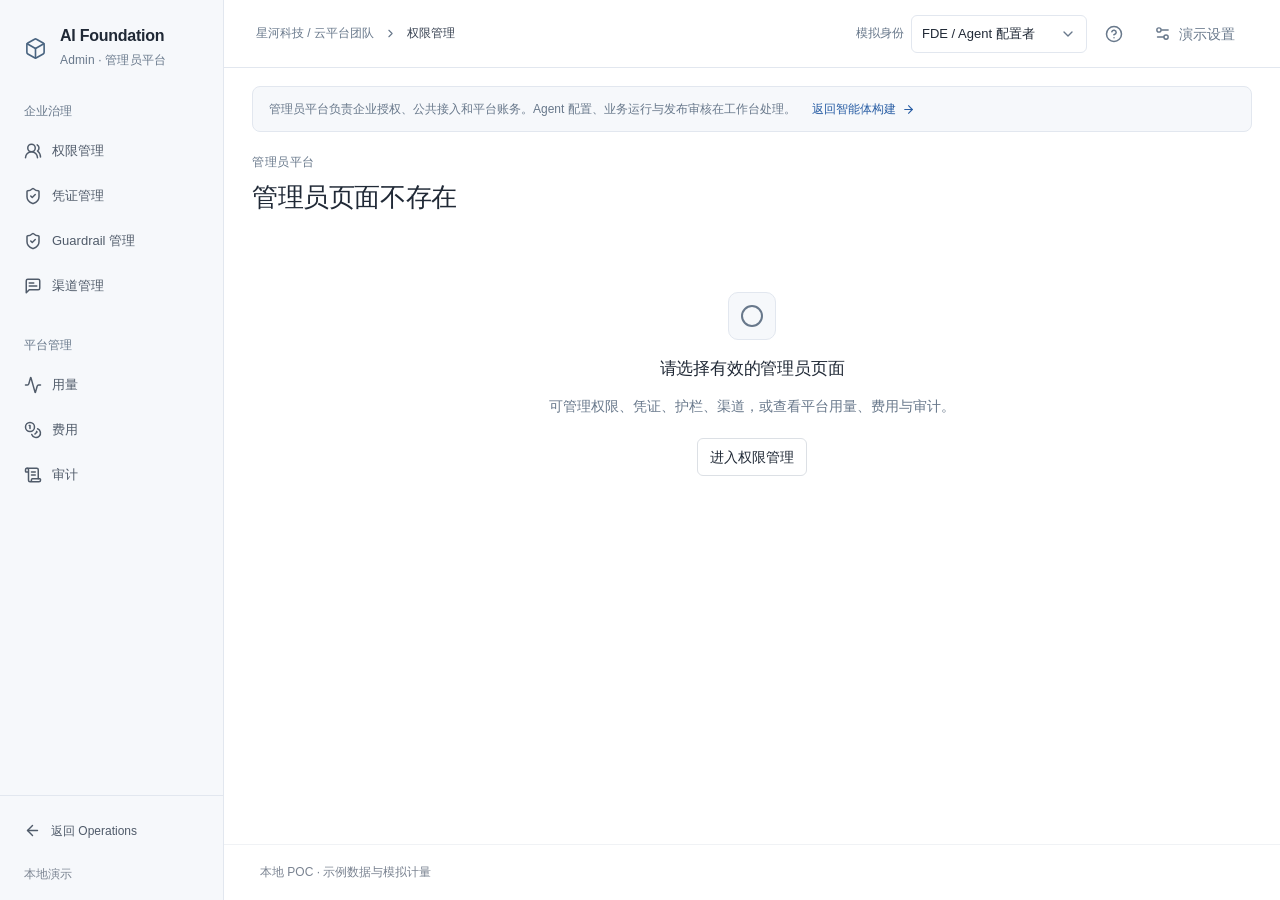
==== commit f54a795e: "deploy: update AI Foundation demo" ====
--- a/admin/index.html
+++ b/admin/index.html
@@ -7,8 +7,8 @@
     <meta name="description" content="AI Foundation 企业共享底座与应用交付演示。仅使用本地示例数据，不连接真实业务系统。" />
     <link rel="icon" type="image/svg+xml" href="data:image/svg+xml,%3Csvg xmlns='http://www.w3.org/2000/svg' viewBox='0 0 32 32'%3E%3Crect width='32' height='32' rx='8' fill='%2317191c'/%3E%3Cpath d='M9 23V9h14M9 16h11M16 9v14' fill='none' stroke='white' stroke-width='2'/%3E%3C/svg%3E" />
     <title>AI Foundation · 平台概览</title>
-    <script type="module" crossorigin src="/assets/index-CFgVIaRW.js"></script>
-    <link rel="stylesheet" crossorigin href="/assets/index-m3Vl19DH.css">
+    <script type="module" crossorigin src="/assets/index-d6ma4gUU.js"></script>
+    <link rel="stylesheet" crossorigin href="/assets/index-WGcmGkXN.css">
   <script>
 (() => {
   const url = new URL(location.href);
--- a/assets/index-WGcmGkXN.css
+++ b/assets/index-WGcmGkXN.css
@@ -0,0 +1 @@
+@charset "UTF-8";.native-select{position:relative;width:100%;min-width:0;--select-border: var(--agent-border, var(--border, #e2e7ef));--select-accent: var(--agent-blue, var(--accent, #285da4));--select-height: 38px;--select-font-size: 14px}.native-select-display{display:flex;align-items:center;justify-content:space-between;gap:12px;min-height:var(--select-height);padding:7px 10px;border:1px solid var(--select-border);border-radius:6px;background:#fff;color:var(--agent-ink, var(--text, #202936));font-size:var(--select-font-size);line-height:22px;transition:border-color .12s,box-shadow .12s}.native-select-label{min-width:0;overflow:hidden;text-overflow:ellipsis;white-space:nowrap}.native-select-display>svg{flex-shrink:0;color:#68788b}.native-select:hover:not(.native-select-disabled) .native-select-display{border-color:#9cabbd}.native-select-open .native-select-display{border-color:var(--select-accent)}.native-select:has(>select:focus-visible) .native-select-display{border-color:var(--select-accent);outline:2px solid var(--select-accent);outline-offset:2px}.native-select>select.native-select-control{position:absolute;inset:0;z-index:1;width:100%;max-width:none;height:100%;min-height:0;margin:0;opacity:0;cursor:pointer}.native-select-disabled .native-select-display{color:#68788b;background:#f6f8fb}.native-select-disabled>select.native-select-control{cursor:not-allowed}.field-invalid .native-select-display,.native-select:has(>select[aria-invalid=true]) .native-select-display{border-color:var(--danger, #a44343)}.native-select-menu{position:fixed;z-index:100;box-sizing:border-box;padding:5px;overflow-y:auto;overscroll-behavior:contain;scrollbar-width:thin;border:1px solid #e2e7ef;border-radius:9px;background:#fff;color:#202936;box-shadow:0 8px 28px #19263924,0 2px 5px #1926390d;font-size:14px;line-height:22px}.native-select-option{display:flex;align-items:center;justify-content:space-between;gap:12px;min-height:36px;padding:7px 10px;border-radius:5px;cursor:pointer}.native-select-option>span{min-width:0;overflow-wrap:anywhere}.native-select-option>svg{flex-shrink:0;color:#285da4}.native-select-option[aria-selected=true]{color:#205a9f;font-weight:500}.native-select-option-active:not([aria-disabled=true]){background:#edf3fb}.native-select-option[aria-disabled=true]{color:#8b95a3;cursor:not-allowed}.native-select-group{padding:9px 10px 4px;color:#68788b;font-size:12px}@media(max-width:700px){.native-select{--select-height: 40px;--select-font-size: 16px}.native-select-option{min-height:40px}}@media(prefers-reduced-motion:reduce){.native-select-display{transition:none}}@media(forced-colors:active){.native-select-display,.native-select-menu{border-color:ButtonText}.native-select-option-active:not([aria-disabled=true]){outline:1px solid Highlight}.native-select-option[aria-selected=true]>svg{color:Highlight}}.agent-enterprise-config{min-width:0;display:grid;gap:20px;padding-top:20px;margin-top:4px;border-top:1px solid var(--agent-border, #dce3ef);color:var(--text, #24344c)}.agent-enterprise-heading h3{margin:0 0 6px;font-size:15px;line-height:24px}.agent-enterprise-heading>p,.agent-enterprise-group-heading p{margin:0;color:var(--agent-muted, #718098);font-size:13px;line-height:22px}.agent-enterprise-group{min-width:0;scroll-margin-top:90px;padding:18px;border:1px solid var(--agent-border, #dce3ef);border-radius:8px;background:var(--surface, #fff)}.agent-enterprise-group-heading{display:flex;justify-content:space-between;align-items:flex-start;gap:12px}.agent-enterprise-group-heading>div{min-width:0}.agent-enterprise-group h4{display:flex;flex-wrap:wrap;align-items:center;gap:10px;margin:0 0 5px;font-size:14px;line-height:23px}.agent-enterprise-group h4>span{color:var(--agent-muted, #718098);font-size:12px;font-weight:400}.agent-enterprise-config .text-link{display:inline-flex;align-items:center;min-height:44px;font-size:12px;line-height:20px;flex-shrink:0}.agent-enterprise-config .agent-enterprise-row-actions button.button,.agent-enterprise-config .agent-enterprise-option-actions button.button,.agent-enterprise-drawer.agent-drawer :is(button,a).button{min-height:44px;min-width:44px}.agent-enterprise-config .button{font-size:12px}.agent-enterprise-config :is(.button,.text-link):focus-visible,.agent-enterprise-picker>summary:focus-visible{outline:2px solid var(--agent-blue, #235594);outline-offset:3px;border-radius:4px}.agent-enterprise-legacy{margin:12px 0 0;padding-left:10px;border-left:2px solid #b7c8df;font-size:12px;color:var(--agent-muted, #718098);line-height:21px}.agent-enterprise-selected{list-style:none;padding:0;margin:14px 0;display:grid;gap:8px}.agent-enterprise-selected>li{display:flex;align-items:center;justify-content:space-between;gap:12px;min-width:0;padding:10px 12px;background:#f4f7fb;border:1px solid #e0e7f0;border-left:3px solid #7497c3;border-radius:6px}.agent-enterprise-selected>.agent-enterprise-reference-warning{border-left-color:#c29c55;background:#fbf9f4}.agent-enterprise-reference-copy{flex:1;min-width:0}.agent-enterprise-reference-title{display:flex;flex-wrap:wrap;gap:7px 10px;align-items:center}.agent-enterprise-reference-title strong{font-size:13px;line-height:22px;overflow-wrap:anywhere}.agent-enterprise-reference-title .badge{font-size:11px}.agent-enterprise-reference-copy p{margin:4px 0 0;color:var(--agent-muted, #718098);font-size:12px;line-height:20px;overflow-wrap:anywhere}.agent-enterprise-update{display:block;color:var(--agent-blue, #235594)}.agent-enterprise-row-actions{display:flex;flex-shrink:0;gap:4px}.agent-enterprise-empty{display:flex;flex-wrap:wrap;align-items:baseline;gap:4px 12px;padding:16px 0 12px;font-size:12px;line-height:21px;color:var(--agent-muted, #718098)}.agent-enterprise-empty strong{color:#56677f;font-weight:500}.agent-enterprise-picker{margin-top:12px;border-top:1px solid var(--agent-border, #dce3ef)}.agent-enterprise-picker>summary{display:flex;align-items:center;gap:10px;min-height:44px;padding:8px 0;cursor:pointer;color:var(--agent-blue, #235594);font-size:13px;line-height:22px;list-style:none}.agent-enterprise-picker>summary::-webkit-details-marker{display:none}.agent-enterprise-picker>summary:after{content:"";width:7px;height:7px;flex-shrink:0;border:solid currentColor;border-width:0 1.5px 1.5px 0;transform:rotate(45deg);margin:0 3px 4px 4px}.agent-enterprise-picker[open]>summary:after{transform:rotate(225deg);margin-bottom:-3px}.agent-enterprise-candidate-count{margin-left:auto;color:var(--agent-muted, #718098);white-space:nowrap;font-size:12px}.agent-enterprise-picker fieldset{min-width:0;margin:0;padding:4px 0 0;border:0}.agent-enterprise-options{display:grid;grid-template-columns:repeat(auto-fit,minmax(min(100%,260px),1fr));gap:10px;list-style:none;padding:0;margin:0}.agent-enterprise-option{display:flex;flex-direction:column;min-width:0;padding:12px;border:1px solid var(--agent-border, #dce3ef);border-radius:6px}.agent-enterprise-option-title{display:flex;align-items:flex-start;justify-content:space-between;gap:8px}.agent-enterprise-option-title strong{font-size:13px;line-height:22px;overflow-wrap:anywhere}.agent-enterprise-option-title .badge{flex-shrink:0;font-size:11px}.agent-enterprise-option-description{margin:7px 0 0;color:#56677f;font-size:12px;line-height:21px;overflow-wrap:anywhere}.agent-enterprise-option-meta{margin:5px 0 0;color:var(--agent-muted, #718098);font-size:11px;line-height:20px;overflow-wrap:anywhere}.agent-enterprise-replacement{margin:7px 0 0;color:var(--agent-blue, #235594);font-size:12px;line-height:20px}.agent-enterprise-option-actions{display:flex;justify-content:flex-end;gap:6px;padding-top:10px;margin-top:auto}.agent-enterprise-picker-empty{margin:0;padding:12px 0;font-size:12px;line-height:21px;color:var(--agent-muted, #718098)}.agent-enterprise-maintenance{display:flex;align-items:center;flex-wrap:wrap;justify-content:space-between;gap:4px 12px;margin-top:12px;font-size:11px;line-height:20px;color:var(--agent-muted, #718098)}.agent-enterprise-maintenance>span{flex:1;min-width:180px}.agent-enterprise-boundary{margin:0;color:var(--agent-muted, #718098);font-size:12px;line-height:22px}.agent-enterprise-definition{display:grid;gap:24px}.agent-enterprise-definition-meta{margin:0;display:grid;gap:12px}.agent-enterprise-definition-meta>div{display:grid;grid-template-columns:80px minmax(0,1fr);gap:16px;font-size:13px;line-height:23px}.agent-enterprise-definition-meta dt{color:var(--agent-muted, #718098)}.agent-enterprise-definition-meta dd{min-width:0;margin:0;white-space:pre-wrap;overflow-wrap:anywhere}.agent-enterprise-definition h3{font-size:14px;margin:0 0 12px;line-height:24px}.agent-enterprise-definition-heading{display:flex;align-items:baseline;justify-content:space-between;gap:10px}.agent-enterprise-definition pre{margin:0;padding:14px;border:1px solid var(--agent-border, #dce3ef);border-radius:6px;background:#f4f7fb;font:inherit;font-size:13px;line-height:24px;white-space:pre-wrap;overflow-wrap:anywhere}.agent-enterprise-rules{list-style:none;display:grid;gap:10px;margin:0;padding:0}.agent-enterprise-rules>li{padding:12px;border:1px solid var(--agent-border, #dce3ef);border-radius:6px;font-size:13px}.agent-enterprise-rules>li>div{display:flex;align-items:center;justify-content:space-between;gap:12px}.agent-enterprise-rules p{color:var(--agent-muted, #718098);margin:8px 0 0;overflow-wrap:anywhere}.agent-enterprise-details{margin-top:8px;font-size:12px;line-height:22px}.agent-enterprise-details>summary{cursor:pointer;color:var(--agent-blue, #235594);width:fit-content}.agent-enterprise-details>summary:focus-visible{outline:2px solid var(--agent-blue, #235594);outline-offset:3px;border-radius:3px}.agent-enterprise-details dl{margin:10px 0 0;display:grid;gap:8px}.agent-enterprise-details dl>div{display:grid;grid-template-columns:76px minmax(0,1fr);gap:10px}.agent-enterprise-details dt{color:var(--agent-muted, #718098)}.agent-enterprise-details dd{margin:0;white-space:pre-wrap;overflow-wrap:anywhere}.agent-enterprise-details pre{white-space:pre-wrap;overflow-wrap:anywhere;margin:0;font:inherit}.agent-enterprise-details ul{padding-left:18px}.agent-publication-reference{color:var(--agent-muted, #718098);font-size:12px;line-height:21px}.agent-publication-reference-list{padding-left:18px;margin:12px 0;display:grid;gap:8px;font-size:13px;line-height:22px}.agent-publication-reference-list .badge{margin-left:8px}.agent-publication-guidance{margin-top:12px;display:flex;flex-wrap:wrap;gap:12px;align-items:center}.agent-publication-guidance>p{flex:1;min-width:200px}.agent-publication-summary-line+.agent-publication-summary-line{margin-top:5px}@media(max-width:600px){.agent-enterprise-group{padding:14px}.agent-enterprise-group-heading{flex-wrap:wrap;gap:4px}.agent-enterprise-selected>li{flex-wrap:wrap;gap:6px}.agent-enterprise-reference-copy{flex-basis:100%}.agent-enterprise-row-actions{width:100%;justify-content:flex-end}.agent-enterprise-options{grid-template-columns:minmax(0,1fr)}.agent-enterprise-picker>summary{flex-wrap:wrap;gap:6px}.agent-enterprise-definition-meta>div{grid-template-columns:1fr;gap:3px}.agent-enterprise-details dl>div{grid-template-columns:1fr;gap:2px}.agent-publication-guidance .button{width:100%}}.agent-runtime-config{display:grid;gap:16px;margin-top:18px;padding-top:18px;border-top:1px solid var(--agent-border);min-width:0}.agent-creation-details{min-width:0;border-top:1px solid var(--agent-border);padding-top:12px}.agent-creation-details>summary{cursor:pointer;color:var(--agent-muted);font-size:13px;padding:4px 0}.agent-creation-details[open]>summary{margin-bottom:12px}.agent-creation-details>.agent-capability-summary{margin-top:12px}.agent-capability-summary{min-width:0}.agent-capability-summary dl{display:grid;gap:12px;margin:0}.agent-capability-summary dl>div{display:grid;grid-template-columns:48px minmax(0,1fr);gap:12px;align-items:start}.agent-capability-summary dt{padding-top:4px;color:var(--agent-muted);font-size:12px;line-height:20px}.agent-capability-summary dd{display:flex;gap:6px;flex-wrap:wrap;min-width:0;margin:0}.agent-capability-chip{display:inline-flex;padding:3px 9px;border:1px solid var(--agent-border);border-radius:5px;background:var(--surface-subtle);font-size:12px;line-height:20px;overflow-wrap:anywhere}.agent-capability-empty{padding-top:4px;color:var(--agent-muted);font-size:12px;line-height:20px}.agent-runtime-options{display:grid;gap:10px;min-width:0;padding:0;border:0;margin:0}.agent-runtime-options legend{padding:0;margin-bottom:8px;font-size:13px;font-weight:600}.agent-mcp-options{display:grid;gap:10px}.agent-mcp-options label,.agent-tool-options label{display:flex;align-items:flex-start;gap:8px;min-width:0;font-size:13px;line-height:20px}.agent-runtime-options input{flex:0 0 auto;margin-top:3px;accent-color:var(--accent)}.agent-mcp-options strong{font-size:13px;font-weight:500}.agent-mcp-options small{display:block;color:var(--agent-muted);font-size:12px;overflow-wrap:anywhere}.agent-tool-options{display:grid;grid-template-columns:repeat(4,minmax(0,1fr));gap:10px}.agent-tool-options span{overflow-wrap:anywhere}.agent-runtime-environment{display:flex;gap:12px;align-items:flex-start}.agent-runtime-environment .field{flex:1;min-width:0}.agent-runtime-manage{flex-shrink:0;margin-top:25px;min-height:32px;display:inline-flex;align-items:center}.agent-runtime-readonly{min-width:0;margin:0;padding:0;border:0}.agent-publication-options{display:grid;gap:12px;padding:0;border:0;margin:0}.agent-publication-options legend{margin-bottom:12px;font-size:13px;font-weight:600}.agent-publication-options label{display:flex;align-items:flex-start;gap:10px;font-size:13px}.agent-publication-options input{margin-top:3px;accent-color:var(--accent)}.agent-publication-options small{display:block;margin-top:3px;color:var(--agent-muted);font-size:12px}@media(max-width:600px){.agent-tool-options{grid-template-columns:repeat(2,minmax(0,1fr))}.agent-runtime-environment{flex-direction:column}.agent-runtime-environment .field{width:100%}.agent-runtime-manage{margin-top:0}}.agent-detail .breadcrumbs{margin-bottom:12px}.agent-detail .page-header{margin-bottom:14px}.editor-version-line{display:flex;gap:6px 18px;align-items:center;flex-wrap:wrap;margin-bottom:16px;padding:9px 12px;border:1px solid var(--agent-border);border-radius:6px;background:var(--surface-subtle);color:var(--agent-muted);font-size:12px;line-height:20px}.editor-version-line .text-link{margin-left:auto;font-size:12px}.editor-config-layout{display:grid;grid-template-columns:minmax(0,1fr) 325px;gap:32px;margin-top:27px;align-items:start}.editor-section-heading{display:flex;align-items:flex-start;justify-content:space-between;gap:16px;margin-bottom:16px}.editor-section-heading h2,.editor-version-history h2{font-size:18px;font-weight:600;line-height:27px}.editor-section-heading p{margin-top:7px;font-size:13px;line-height:23px;color:var(--agent-muted)}.editor-section-heading .button{flex-shrink:0;font-size:12px}.editor-basics{display:grid;grid-template-columns:1fr;gap:16px;margin-bottom:20px}.editor-instructions .field-label,.editor-instructions input{font-size:14px}.editor-instruction-input{min-height:190px;line-height:1.8;font-size:14px;padding:16px;resize:vertical;background:#fcfdff}.editor-instructions-label{margin-left:5px;color:var(--agent-muted);font-size:12px;font-weight:400}.editor-template-note,.editor-work-source{padding:12px 14px;border:1px solid #dde6f1;border-radius:7px;background:#f4f7fb;color:#52677f;font-size:13px;line-height:22px;overflow-wrap:anywhere}.editor-work-source{margin-bottom:18px}.editor-work-source details{margin-top:8px}.editor-work-source summary{cursor:pointer;color:var(--agent-blue);width:fit-content}.editor-work-source details p{margin-top:8px;white-space:pre-wrap}.editor-work-source summary:focus-visible{outline:2px solid var(--agent-blue);outline-offset:3px;border-radius:3px}.editor-work-comparison{margin:0;padding:14px 16px;font:inherit;font-size:13px;line-height:24px;white-space:pre-wrap;overflow-wrap:anywhere;color:var(--agent-ink)}.editor-blueprint-requirements .editor-work-comparison{margin-top:10px;padding:13px;border:1px solid var(--agent-border);border-radius:6px;background:#f6f8fb}.editor-work-preview{font-size:14px;line-height:1.8;resize:vertical}.editor-work-confirm{display:flex;align-items:flex-start;gap:10px;padding:12px 14px;border:1px solid #dce6f2;border-radius:7px;background:#f0f5fb;color:var(--agent-ink);font-size:13px;line-height:23px}.editor-work-confirm input{flex-shrink:0;width:17px;height:17px;margin-top:3px}.editor-instruction-tip{display:flex;gap:8px;margin-top:16px;color:var(--agent-muted);font-size:12px;line-height:1.8}.editor-instruction-tip svg{color:#6d83a1;flex-shrink:0;margin-top:2px}.editor-resources{padding-left:27px;border-left:1px solid var(--agent-border)}.editor-resources>.editor-section-heading{margin-bottom:18px}.editor-resource-group{padding:14px 0;border-top:1px solid var(--agent-border)}.editor-resource-heading{display:flex;align-items:center;gap:8px}.editor-resource-heading h3{font-size:14px;font-weight:600}.editor-resource-heading>svg{color:#617b9a}.editor-resource-heading>span{font-size:12px;color:var(--agent-muted)}.editor-resource-heading .button{margin-left:auto;width:34px;min-height:34px}.editor-resource-group>p{font-size:12px;color:var(--agent-muted);margin:5px 0 12px}.editor-resource-group ul{list-style:none}.editor-resource-group li{display:flex;align-items:flex-start;gap:8px;padding:10px 12px;border:1px solid #e2e7ef;border-radius:6px;background:#f6f8fb}.editor-resource-group li+li{margin-top:8px}.editor-resource-group li>div{min-width:0;flex:1}.editor-resource-group li strong{display:block;font-size:14px;font-weight:500;line-height:22px}.editor-resource-group li small{display:block;margin-top:3px;color:var(--agent-muted);font-size:12px}.editor-resource-group li .button{width:32px;min-height:32px;padding:0}.editor-skill-customize{display:block;margin-top:6px;padding:0;font-size:12px;color:var(--agent-blue);text-align:left;min-height:28px;line-height:20px}.editor-skill-customize:disabled{opacity:.6}.editor-resource-empty{display:flex;gap:6px;align-items:center;justify-content:center;width:100%;padding:13px;border:1px dashed #d5dfec;border-radius:6px;font-size:12px;color:var(--agent-muted)}.editor-resource-empty:hover{color:var(--agent-blue);border-color:#9bb9dc}.editor-resources>.text-link{font-size:12px}.editor-savebar{position:sticky;bottom:0;z-index:5;display:flex;justify-content:space-between;gap:15px;align-items:center;margin-top:28px;padding:17px 0;border-top:1px solid var(--agent-border);background:#fff}.editor-savebar>span{font-size:12px;line-height:1.8;color:var(--agent-muted)}.editor-savebar .button{font-size:12px}.editor-conflict{display:flex;align-items:center;gap:14px;padding:14px;background:#fff7e9;border:1px solid #efdbb8;font-size:12px;line-height:1.8;margin:18px 0;border-radius:7px}.editor-tab-content{padding-top:28px}.editor-evaluation-summary{display:flex;align-items:center;justify-content:space-between;gap:16px;padding:12px 16px;border:1px solid var(--agent-border);border-radius:6px;margin:16px 0;background:#f9fbfe}.editor-evaluation-summary>div{display:flex;flex-wrap:wrap;align-items:center;gap:14px}.editor-evaluation-summary strong{font-size:14px}.editor-evaluation-summary span:not(.badge){font-size:12px;color:var(--agent-muted)}.editor-evaluation-summary .field{width:240px;max-width:100%;flex-shrink:0}.editor-evaluation-summary .field-label,.editor-evaluation-summary select{font-size:12px}.editor-evaluation-list{border:1px solid var(--agent-border);border-radius:8px;overflow:hidden}.editor-evaluation-list details{padding:17px 20px}.editor-evaluation-list details+details{border-top:1px solid var(--agent-border)}.editor-evaluation-list summary{display:flex;flex-wrap:wrap;gap:11px;align-items:center;cursor:pointer;font-size:14px;line-height:23px}.editor-evaluation-list summary strong{min-width:0;overflow-wrap:anywhere;font-weight:500}.editor-evaluation-list summary .badge{margin-left:auto;font-size:12px}.editor-check-pass{color:#2e8569;display:flex}.editor-check-fail{color:#be4d4d;display:flex}.editor-regression-label{color:var(--agent-muted);font-size:12px}.editor-evaluation-list dl{padding:18px 0 0 26px}.editor-evaluation-list dl>div{display:grid;grid-template-columns:75px minmax(0,1fr);gap:12px;font-size:14px;line-height:1.85}.editor-evaluation-list dl>div+div{margin-top:10px}.editor-evaluation-list dt{color:var(--agent-muted)}.editor-evaluation-list dd{margin:0;white-space:pre-wrap;overflow-wrap:anywhere}.editor-evaluation-list details>.text-link{margin:12px 0 0 26px}.editor-release-track{list-style:none;display:grid;grid-template-columns:repeat(3,minmax(0,1fr));margin:26px 0;border:1px solid var(--agent-border);border-radius:9px}.editor-release-track>li{display:flex;gap:13px;padding:25px 22px}.editor-release-track>li+li{border-left:1px solid var(--agent-border)}.editor-release-track>li>span{display:grid;place-items:center;width:27px;height:27px;border-radius:50%;background:#edf1f6;color:#7c8ba0;font-size:12px;flex-shrink:0}.editor-release-track>li>.editor-stage-complete{background:#e8f4ee;color:#2f7b62}.editor-release-track h3{font-size:15px}.editor-release-track p{font-size:13px;color:var(--agent-muted);line-height:23px;min-height:46px;margin:8px 0 13px;overflow-wrap:anywhere}.editor-role-guide{display:flex;gap:12px;padding:16px;background:#f5f8fe;border:1px solid #dce7f5;border-radius:8px;margin-bottom:26px}.editor-role-guide p{font-size:13px;line-height:23px;color:#52677f}.editor-role-guide svg{color:#6a83a2;flex-shrink:0;margin-top:3px}.editor-channels{display:grid;grid-template-columns:repeat(3,minmax(0,1fr));gap:22px}.editor-channels a{display:flex;gap:12px;align-items:center;padding:7px 0}.editor-channels a>div{flex:1}.editor-channels a>svg{color:#6b83a1}.editor-channels strong{font-size:14px;font-weight:500}.editor-channels span{display:block;margin-top:4px;font-size:12px;color:var(--agent-muted)}.editor-channels a:hover strong{color:var(--agent-blue)}.editor-version-history{margin-top:30px}.editor-version-history>h2{margin-bottom:18px}.editor-history-list{border:1px solid var(--agent-border);border-radius:7px}.editor-history-list>button{display:flex;flex-wrap:wrap;gap:18px;align-items:center;width:100%;padding:17px 20px;text-align:left}.editor-history-list>button+button{border-top:1px solid var(--agent-border)}.editor-history-list>button:hover{background:#f7faff}.editor-history-list strong{font-size:14px;font-weight:600}.editor-history-list span:not(.badge){font-size:12px;color:var(--agent-muted)}.editor-history-list .badge{margin-left:auto}.editor-usage-metrics{display:grid;grid-template-columns:repeat(4,minmax(0,1fr));border-block:1px solid var(--agent-border)}.editor-usage-metrics>div{padding:24px 20px}.editor-usage-metrics>div:first-child{padding-left:0}.editor-usage-metrics>div+div{border-left:1px solid var(--agent-border)}.editor-usage-metrics dt{font-size:12px;color:var(--agent-muted)}.editor-usage-metrics dd{margin:7px 0 0;font-size:30px;font-weight:600;font-variant-numeric:tabular-nums;line-height:38px}.editor-usage-links{display:flex;gap:22px;flex-wrap:wrap;padding:20px 0 25px;font-size:12px}.editor-recent-requests>a{display:flex;align-items:center;gap:16px;padding:16px 0}.editor-recent-requests>a+a{border-top:1px solid var(--agent-border)}.editor-recent-requests>a>div{flex:1;min-width:0}.editor-recent-requests strong{display:block;font-size:14px;font-weight:500;overflow-wrap:anywhere;line-height:23px}.editor-recent-requests span:not(.badge){display:block;margin-top:6px;font-size:12px;color:var(--agent-muted)}.editor-recent-requests>a:hover strong{color:var(--agent-blue)}.editor-resource-options>div{border:1px solid #e2e7ef;border-radius:8px;padding:17px}.editor-resource-options>div+div{margin-top:12px}.editor-resource-options label{display:flex;gap:12px;align-items:flex-start;cursor:pointer}.editor-resource-options label input{margin-top:3px;width:15px}.editor-resource-options label>span{flex:1;min-width:0}.editor-resource-options strong{display:flex;align-items:center;justify-content:space-between;gap:10px;font-size:14px;font-weight:500}.editor-resource-options small{font-size:12px;color:#68788b;font-weight:400}.editor-resource-options p{font-size:13px;line-height:23px;margin:7px 0 0;color:#68788b}.editor-resource-options details{margin:10px 0 0 27px}.editor-resource-options summary{font-size:12px;cursor:pointer;color:#42648c}.editor-resource-options details small{display:block;margin-top:8px}.editor-frozen-copy{padding:15px;border:1px solid #e2e7ef;border-radius:7px;background:#f6f8fb;font-size:14px;line-height:25px;margin-top:12px;white-space:pre-wrap}.editor-frozen-details>div{display:grid;grid-template-columns:100px minmax(0,1fr);gap:14px;padding:14px 0;font-size:14px;line-height:25px}.editor-frozen-details>div+div{border-top:1px solid #e4e8ef}.editor-frozen-details dt{color:#68788b}.editor-frozen-details dd{margin:0;white-space:pre-wrap;overflow-wrap:anywhere}.editor-publish-confirm{display:flex;align-items:flex-start;gap:10px;font-size:14px;line-height:24px;padding:15px;background:#f0f5fb;border-radius:7px}.editor-publish-confirm input{width:16px;margin-top:3px}@media(max-width:1200px){.editor-config-layout{grid-template-columns:minmax(0,1fr) 280px;gap:22px}.editor-resources{padding-left:21px}.editor-evaluation-summary{flex-wrap:wrap}.editor-release-track>li{padding:23px 17px}}@media(max-width:800px){.editor-config-layout{grid-template-columns:1fr}.editor-resources{border-left:0;padding-left:0;border-top:1px solid var(--agent-border);padding-top:23px}.editor-release-track{grid-template-columns:1fr}.editor-release-track>li+li{border-left:0;border-top:1px solid var(--agent-border)}.editor-release-track p{min-height:0;font-size:13px;line-height:23px}.editor-savebar{flex-wrap:wrap}.editor-channels{grid-template-columns:1fr;gap:15px}}@media(max-width:600px){.editor-version-line{gap:7px 14px}.editor-version-line .text-link{margin-left:0}.editor-section-heading{flex-wrap:wrap;gap:12px}.editor-section-heading .button{margin-left:0}.editor-savebar .button-group{flex-wrap:wrap}.editor-evaluation-summary{padding:17px}.editor-evaluation-summary .field{width:100%}.editor-evaluation-list details{padding:16px 13px}.editor-evaluation-list dl{padding-left:0}.editor-evaluation-list dl>div{grid-template-columns:1fr;gap:4px;font-size:14px}.editor-regression-label{display:none}.editor-history-list>button{flex-wrap:wrap;gap:8px 14px}.editor-usage-metrics{grid-template-columns:repeat(2,minmax(0,1fr))}.editor-usage-metrics>div{padding:19px 15px}.editor-usage-metrics>div:nth-child(odd){border-left:0;padding-left:0}.editor-usage-metrics>div:nth-child(n+3){border-top:1px solid var(--agent-border)}.editor-usage-metrics dd{font-size:30px;line-height:38px}.editor-frozen-details>div{grid-template-columns:1fr;gap:3px;font-size:14px;line-height:25px}.editor-recent-requests{font-size:12px}.editor-recent-requests>a{gap:8px;flex-wrap:wrap}.editor-recent-requests>a>div{min-width:100%}}.editor-config-layout{gap:32px;margin-top:28px}.editor-instructions .field-help{line-height:21px}.editor-resource-group>p{line-height:21px;margin-top:7px}.editor-resource-group li small{line-height:20px}.editor-resource-group li .button{min-width:32px;width:32px;min-height:32px}.editor-resource-heading .button{min-width:34px;width:34px;min-height:34px}.editor-resource-group li strong{overflow-wrap:anywhere}.editor-resource-upgrade,.editor-skill-customize{display:block;width:fit-content;max-width:100%;min-height:32px;margin-top:5px;padding:5px 0;color:var(--agent-blue);font-size:13px;line-height:22px;text-align:left;overflow-wrap:anywhere;border-radius:4px}.editor-resource-upgrade:hover:not(:disabled),.editor-skill-customize:hover:not(:disabled){color:#1f549b;text-decoration:underline;text-underline-offset:3px}.editor-resource-upgrade:focus-visible,.editor-skill-customize:focus-visible{outline:2px solid var(--agent-blue);outline-offset:3px}.editor-resource-upgrade:disabled,.editor-skill-customize:disabled{color:var(--agent-muted);opacity:.6;cursor:not-allowed}.editor-resource-empty:disabled{cursor:not-allowed;opacity:.6}.editor-resource-links{display:flex;flex-wrap:wrap;gap:6px 20px;padding-top:16px;border-top:1px solid var(--agent-border)}.editor-resource-links .text-link{min-height:34px;font-size:13px;line-height:22px}.editor-resource-links .text-link>svg{flex-shrink:0}.editor-shared-skill{min-width:0;margin-top:12px;border:1px solid var(--agent-border);border-radius:8px;background:#fff}.editor-shared-skill>summary{padding:13px 16px;color:#42648c;font-size:13px;line-height:23px;cursor:pointer;border-radius:7px}.editor-shared-skill>summary:hover{background:#f6f8fb;color:var(--agent-blue)}.editor-shared-skill>summary:focus-visible{outline:2px solid var(--agent-blue);outline-offset:-3px}.editor-shared-skill[open]>summary{border-bottom:1px solid var(--agent-border);border-radius:7px 7px 0 0;background:#f6f8fb}.editor-shared-skill>.resource-guide{padding:18px 16px}.agent-drawer .resource-guide{color:var(--agent-ink);font-size:14px;line-height:24px}.agent-drawer .resource-guide h3{font-size:15px;line-height:24px}.agent-drawer .resource-guide h4{font-size:14px;line-height:23px}.agent-drawer .resource-guide-inputs small{font-size:12px;line-height:20px}.agent-drawer .resource-guide-table-scroll{overscroll-behavior-x:contain;scrollbar-width:thin}.agent-drawer .resource-guide-example>summary{min-height:28px;font-size:13px;line-height:22px}.editor-skill-customize:hover:not(:disabled){text-decoration:underline;text-underline-offset:3px}.editor-history-list>button{min-height:54px;padding-block:12px}.editor-history-list>button:focus-visible{outline-offset:-3px}.editor-savebar{padding-block:16px}.editor-savebar>span{font-size:12px;line-height:21px}.editor-resource-options label input{flex-shrink:0;width:18px;height:18px}.editor-resource-options details{margin-top:14px}@media(max-width:800px){.editor-config-layout{gap:28px}.editor-usage-metrics dd{font-size:27px;line-height:35px}.editor-savebar{padding-bottom:max(14px,env(safe-area-inset-bottom))}}@media(max-width:600px){.agent-create-drawer .agent-drawer-actions,.agent-blueprint-drawer .agent-drawer-actions{align-items:stretch}.agent-create-drawer .agent-drawer-actions>.button-group,.agent-blueprint-drawer .agent-drawer-actions>.button-group{width:100%;margin-left:0}.agent-create-drawer .drawer-footer .button-primary,.agent-blueprint-drawer .drawer-footer .button-primary,.editor-work-generator .drawer-footer .button-primary{flex:2;white-space:nowrap}.editor-work-comparison{padding:12px}.editor-instruction-input{min-height:200px}.editor-savebar{gap:10px}.editor-savebar .button-group{width:100%}.editor-savebar .button-group .button{flex:1;min-height:44px}.editor-usage-metrics dd{font-size:26px;line-height:34px}.editor-resource-options strong{flex-wrap:wrap}.editor-resource-upgrade,.editor-skill-customize{min-height:40px;padding-block:9px}.editor-resource-links{flex-direction:column;align-items:flex-start;gap:4px;padding-top:12px}.editor-resource-links .text-link{min-height:40px}.editor-shared-skill>summary{padding:12px}.editor-shared-skill>.resource-guide{padding:16px 12px}.editor-resource-options details{margin-left:0}}.agent-config-controls{display:grid;gap:16px;margin-top:20px;padding-top:18px;border-top:1px solid var(--agent-border)}.agent-config-control-heading h3,.agent-config-optimization h3{font-size:16px;line-height:25px;font-weight:600}.agent-config-control-heading p,.agent-config-control-help{margin-top:6px;color:var(--agent-muted);font-size:13px;line-height:23px}.agent-config-controls>.field{max-width:360px}.agent-config-channel-controls{min-width:0;margin:0;padding:0;border:0}.agent-config-channel-controls legend{margin-bottom:2px;padding:0;font-size:14px;line-height:22px;font-weight:600}.agent-config-channel-controls>p{margin-bottom:12px}.agent-config-channel-control{display:flex;align-items:center;justify-content:space-between;gap:20px;min-height:59px;padding:9px 0;border-bottom:1px solid var(--agent-border)}.agent-config-channel-control:first-of-type{border-top:1px solid var(--agent-border)}.agent-config-channel-control strong{font-size:14px;line-height:23px;font-weight:500}.agent-config-channel-control>.native-select{flex-shrink:0;width:112px}.agent-config-optimization{margin-top:18px;padding:12px 14px;border:1px solid var(--agent-border);border-radius:6px;background:#f6f8fb}.agent-config-optimization-heading{display:flex;align-items:center;justify-content:space-between;gap:16px}.agent-config-optimization>p{margin-top:6px;color:var(--agent-muted);font-size:13px;line-height:22px}.agent-config-optimization-link{min-height:32px;margin-top:8px;font-size:13px;line-height:22px}.agent-config-switch{display:inline-flex;align-items:center;gap:8px;min-height:36px;padding:3px;border-radius:5px;font-size:13px;line-height:22px;white-space:nowrap}.agent-config-switch-track{display:block;width:36px;height:22px;padding:3px;border-radius:12px;background:#8693a4;transition:background-color .12s}.agent-config-switch-track>span{display:block;width:16px;height:16px;border-radius:50%;background:#fff;transform:translate(0);transition:transform .12s}.agent-config-switch[aria-checked=true] .agent-config-switch-track{background:var(--agent-blue)}.agent-config-switch[aria-checked=true] .agent-config-switch-track>span{transform:translate(14px)}.agent-config-switch:hover:not(:disabled){background:#edf3fb}.agent-config-switch:focus-visible{outline:2px solid var(--agent-blue);outline-offset:3px}.agent-config-switch:disabled{opacity:.55;cursor:not-allowed}.agent-config-channel-summary{display:flex;flex-wrap:wrap;gap:8px 20px;list-style:none;margin:0;padding:0}.agent-config-channel-summary>li{display:inline-flex;gap:8px;align-items:baseline;font-size:13px;line-height:23px}.agent-config-channel-summary strong{font-size:12px;font-weight:500}.agent-config-channel-allowed{color:var(--agent-blue)}.agent-config-channel-denied{color:var(--agent-muted)}.agent-config-entry-list>.agent-config-entry{display:flex;align-items:center;gap:12px;min-width:0;min-height:70px;padding:10px 0}.agent-config-entry-list>.agent-config-entry>svg{flex-shrink:0}.agent-config-entry-list>.agent-config-entry>div{flex:1;min-width:0}.agent-config-entry-unavailable{color:var(--agent-muted)}.agent-config-entry-unavailable strong{font-size:14px;line-height:23px;font-weight:500}.agent-config-entry-unavailable>div>span{display:block;margin-top:4px;color:var(--agent-muted);font-size:12px;line-height:21px}.agent-config-unavailable-note{display:block;margin-top:10px;color:var(--agent-muted);font-size:12px;line-height:21px}@media(max-width:600px){.agent-config-controls{margin-top:22px;padding-top:20px;gap:18px}.agent-config-controls>.field{max-width:none}.agent-config-channel-control>.native-select{width:106px}.agent-config-optimization{padding:14px}.agent-config-optimization-heading{gap:12px;flex-wrap:wrap}.agent-config-switch{min-height:44px}.agent-config-channel-summary{flex-direction:column;gap:6px}.agent-config-entry-list>.agent-config-entry{min-height:64px}}@media(prefers-reduced-motion:reduce){.agent-config-switch-track,.agent-config-switch-track>span{transition:none}}.resource-guide{display:grid;gap:20px;min-width:0;color:var(--admin-ink, var(--text));font-size:14px;line-height:1.7;overflow-wrap:anywhere}.resource-guide>section{min-width:0}.resource-guide h3{margin:0 0 12px;font-size:14px;line-height:1.5}.resource-guide h4{margin:0 0 4px;font-size:13px;line-height:1.6}.resource-guide ul{margin:10px 0 0;padding-left:20px}.resource-guide li+li{margin-top:8px}.resource-guide-notice{padding:14px 16px;border-left:3px solid var(--admin-blue, var(--accent));background:var(--admin-blue-soft, var(--surface-subtle))}.resource-guide-notice strong{display:block;margin-bottom:4px}.resource-guide-notice p+p{margin-top:8px}.resource-guide-table-scroll{max-width:100%;overflow-x:auto;border:1px solid var(--admin-line, var(--border));border-radius:6px}.resource-guide-inputs{width:100%;min-width:420px;border-collapse:collapse;text-align:left}.resource-guide-inputs th,.resource-guide-inputs td{padding:11px 12px;vertical-align:top;border-bottom:1px solid var(--admin-line, var(--border))}.resource-guide-inputs thead th{background:var(--admin-soft, var(--surface-subtle));font-weight:500}.resource-guide-inputs tbody th{width:27%;font-weight:500}.resource-guide-inputs tbody td:nth-child(2){width:48px;white-space:nowrap}.resource-guide-inputs tbody tr:last-child>*{border-bottom:0}.resource-guide-inputs small{display:block;margin-top:4px;color:var(--admin-muted, var(--muted));font-size:12px;line-height:20px}.resource-guide-steps{display:grid;gap:14px;margin:0;padding-left:22px}.resource-guide-output{padding:12px 14px;border:1px solid var(--admin-line, var(--border));border-radius:6px}.resource-guide-example-note,.resource-guide-source-note,.resource-guide-sources p{color:var(--admin-muted, var(--muted));font-size:12px}.resource-guide-examples{display:grid;gap:10px;margin-top:12px}.resource-guide-example{min-width:0;padding:12px 14px;border:1px solid var(--admin-line, var(--border));border-radius:6px}.resource-guide-example summary{cursor:pointer;font-weight:500}.resource-guide-example pre{max-height:360px;margin:12px 0 0;padding:14px;overflow:auto;background:var(--admin-soft, var(--surface-subtle));border-radius:4px;white-space:pre-wrap;tab-size:2;font-size:12px;line-height:1.65}.resource-guide code{font-family:SFMono-Regular,Menlo,Consolas,monospace}.resource-guide ul.resource-guide-sources{list-style:none;padding:0}.resource-guide-sources li{padding-top:12px;border-top:1px solid var(--admin-line, var(--border))}.resource-guide-sources a{color:var(--admin-blue, var(--accent));font-weight:500}.resource-guide-sources a:hover{text-decoration:underline;text-underline-offset:3px}.resource-guide-sources p,.resource-guide-legacy+.resource-guide-legacy{margin-top:6px}.resource-guide summary:focus-visible,.resource-guide a:focus-visible,.resource-history-toggle:focus-within{outline:2px solid var(--admin-blue, var(--accent));outline-offset:4px}.resource-history-toggle{display:inline-flex;align-items:center;gap:8px;color:var(--admin-ink, var(--text));cursor:pointer;font-size:12px}.resource-history-toggle input{width:16px;height:16px;flex-shrink:0}.resource-library .resource-history-note{margin:0 0 14px;color:var(--admin-muted, var(--muted));font-size:12px}@media(max-width:600px){.resource-guide{gap:18px}.resource-guide-inputs{min-width:360px}.resource-guide-inputs th,.resource-guide-inputs td{padding:9px 10px}}.resource-editor-drawer{--admin-ink: #202936;--admin-muted: #68788b;--admin-line: #e2e7ef;--admin-soft: #f6f8fb;--admin-blue: #285da4;--admin-blue-soft: #edf3fb;color:var(--admin-ink);font-size:14px;line-height:1.65}.resource-editor-stack{display:flex;flex-direction:column;gap:16px;min-width:0}.resource-editor-stack p{margin:0}.resource-editor-fields{display:grid;grid-template-columns:repeat(2,minmax(0,1fr));gap:14px 16px}.resource-editor-full{grid-column:1 / -1}.resource-editor-drawer .field-label{font-size:13px;line-height:20px}.resource-editor-drawer .field{gap:5px}.resource-editor-drawer :is(input,select,textarea){font-size:14px}.resource-editor-drawer textarea{resize:vertical;line-height:1.7}.resource-editor-drawer .field-help{font-size:12px;line-height:1.7;margin-top:6px}.resource-editor-drawer .resource-editor-code{font-family:SFMono-Regular,Menlo,Consolas,monospace;font-size:12px;line-height:1.8;tab-size:2}.resource-editor-drawer input[type=file]{padding:10px;max-width:100%}.resource-editor-drawer input[type=file]::file-selector-button{border:1px solid var(--admin-line);padding:6px 10px;border-radius:4px;background:#fff;color:var(--admin-ink);margin-right:12px;cursor:pointer;font:inherit}.resource-editor-drawer .drawer-header h2{font-size:19px;line-height:1.5}.resource-editor-drawer .drawer-header p{font-size:13px}.resource-editor-drawer .drawer-footer .button-group{justify-content:flex-end;flex-wrap:wrap}.resource-editor-drawer .button-primary{background:var(--admin-blue);border-color:var(--admin-blue);color:#fff}.resource-editor-drawer .button-primary:hover:not(:disabled){background:#204d83;border-color:#204d83}.resource-editor-drawer :is(.button,input,select,textarea):focus-visible{outline:2px solid var(--admin-blue);outline-offset:3px}.resource-editor-identity{color:var(--admin-muted);font-size:12px}.resource-editor-callout{margin:0;padding:12px 15px;border:1px solid #d7e3f1;border-left:3px solid var(--admin-blue, #285da4);background:var(--admin-blue-soft, #edf3fb);color:var(--admin-ink, #202936);font-size:13px;line-height:1.75;border-radius:4px}.resource-editor-callout p{margin:0}.resource-editor-callout .button{margin-top:10px}.resource-editor-error{margin:0;padding:12px 15px;border:1px solid #e8c7c0;border-radius:4px;background:#fcf2ef;color:#934032;font-size:13px;line-height:1.7;overflow-wrap:anywhere}.resource-editor-muted{color:var(--admin-muted, #68788b);font-size:12px;line-height:1.75}.resource-editor-section-heading{display:flex;align-items:center;justify-content:space-between;flex-wrap:wrap;gap:10px;margin-bottom:14px}.resource-editor-section-heading h3,.resource-editor-drawer h3{margin:0;font-size:15px;line-height:1.6}.resource-editor-facts{display:grid;gap:10px;margin:0}.resource-editor-facts>div{display:grid;grid-template-columns:90px minmax(0,1fr);gap:16px}.resource-editor-facts dt{color:var(--admin-muted);font-size:12px}.resource-editor-facts dd{margin:0;font-size:13px;overflow-wrap:anywhere;white-space:pre-wrap}.resource-editor-drawer .agent-notice,.resource-library>.agent-notice{display:flex;gap:10px;align-items:flex-start;padding:12px 15px;border:1px solid #cbdccc;background:#f1f7f3;border-radius:4px;color:#276444;font-size:13px;line-height:1.7}.resource-editor-drawer .agent-notice-error,.resource-library>.agent-notice-error{border-color:#e8c7c0;background:#fcf2ef;color:#934032}.resource-library>.agent-notice{margin-bottom:18px}.resource-body-text{margin:0;padding:16px 18px;border:1px solid var(--admin-line, #e2e7ef);background:var(--admin-soft, #f6f8fb);border-radius:5px;white-space:pre-wrap;overflow-wrap:anywhere;font-family:inherit;font-size:14px;line-height:1.85;tab-size:2}.resource-import-preview{display:flex;flex-direction:column;gap:14px;padding-top:18px;border-top:1px solid var(--admin-line)}.resource-import-preview>p{font-size:13px;color:var(--admin-muted)}.resource-import-item{min-width:0;padding:14px 16px;border:1px solid var(--admin-line);border-radius:6px}.resource-import-item>summary{font-size:14px;font-weight:600;cursor:pointer;overflow-wrap:anywhere}.resource-import-item[open]>summary{margin-bottom:16px}.resource-import-item .resource-guide{margin-top:18px}.resource-import-item .resource-guide-notice{padding:10px 12px}.resource-import-item .resource-body-text{padding:12px;max-height:360px;overflow-y:auto}.resource-connection-heading,.resource-detail-status,.resource-row-status{display:flex;align-items:center;flex-wrap:wrap;gap:7px}.resource-connection-stages{display:grid;grid-template-columns:repeat(3,minmax(0,1fr));padding:0;margin:0;list-style:none;border-bottom:1px solid var(--admin-line)}.resource-connection-stages li{display:flex;align-items:center;gap:8px;padding:10px 0 14px;font-size:12px;color:var(--admin-muted)}.resource-connection-stages li>span{display:inline-flex;justify-content:center;align-items:center;width:22px;height:22px;flex-shrink:0;border-radius:50%;background:var(--admin-soft);border:1px solid var(--admin-line);font-size:12px}.resource-connection-stages .resource-stage-current{color:var(--admin-blue);font-weight:600;border-bottom:2px solid var(--admin-blue)}.resource-stage-current>span{color:#fff;background:var(--admin-blue)!important;border-color:var(--admin-blue)!important}.resource-connection-authorization,.resource-connection-agent{display:flex;flex-direction:column;align-items:stretch;gap:14px;padding-top:18px;border-top:1px solid var(--admin-line)}.resource-connection-authorization>.button{align-self:flex-start}.resource-access-entry{padding:16px;border:1px solid var(--admin-line);border-radius:6px;background:var(--admin-soft)}.resource-access-entry>p{margin:0 0 14px;font-size:13px;line-height:1.75;color:var(--admin-muted)}.resource-access-controls{display:flex;align-items:flex-end;gap:18px;flex-wrap:wrap}.resource-access-controls>.field{flex:1;min-width:180px}.resource-access-controls>.resource-link{padding-block:8px}.resource-access-actions{display:flex;flex-direction:column;gap:5px;padding-bottom:3px}.resource-access-actions .badge{margin-left:4px}.resource-reference-actions{display:flex;flex-wrap:wrap;gap:8px 16px}.resource-detail-connection{display:flex;align-items:flex-start;gap:16px;padding:14px 16px;border:1px solid var(--admin-line);border-radius:6px}.resource-detail-connection>div{flex:1;min-width:0}.resource-detail-connection strong{font-size:14px}.resource-detail-connection p{margin:5px 0 0;font-size:12px;line-height:1.8;color:var(--admin-muted)}.resource-row-actions{display:flex;flex-wrap:wrap;align-items:flex-start;gap:4px;min-width:155px}.resource-editor-inline{min-width:0}.resource-editor-inline-heading{padding-bottom:16px}.resource-editor-inline-heading>h3{font-size:17px;line-height:27px}.resource-editor-inline-heading>p{margin-top:5px;color:var(--admin-muted);font-size:13px;line-height:23px}.resource-editor-inline-footer{position:sticky;bottom:0;z-index:1;margin-top:18px;padding:12px 0;border-top:1px solid var(--admin-line);background:#fff}.resource-editor-inline-footer>.button-group{justify-content:space-between;flex-wrap:wrap;gap:8px}.resource-connection-business-scope{display:grid;gap:12px;padding:14px;border:1px solid var(--admin-line);border-radius:6px;background:var(--admin-soft)}.resource-connection-business-scope .resource-editor-facts dt,.resource-connection-business-scope .resource-editor-muted{font-size:13px;line-height:23px}.resource-connection-business-scope .resource-editor-facts dd{font-size:14px;line-height:24px}.resource-connection-agent-current{display:flex;flex-wrap:wrap;align-items:baseline;gap:6px;font-size:14px;line-height:24px}.resource-connection-agent>.button{align-self:flex-start}.resource-connection-agent .resource-editor-muted,.resource-connection-authorization .resource-editor-muted{font-size:13px;line-height:23px}.resource-library-systems{padding:15px 16px;margin:0 0 18px;border:1px solid var(--admin-line, #e2e7ef);border-radius:6px}.resource-library-systems>.resource-editor-section-heading{margin-bottom:5px}.resource-library-systems>.resource-editor-section-heading>span{font-size:12px;color:var(--admin-muted, #68788b)}.resource-library-systems>p{margin:0 0 14px;font-size:13px;line-height:23px;color:var(--admin-muted, #68788b)}.resource-library-system-grid{display:grid;grid-template-columns:repeat(3,minmax(0,1fr));gap:18px}.resource-library-system-grid>article{display:flex;flex-direction:column;align-items:flex-start;gap:8px;min-width:0}.resource-library-system-grid>article+article{padding-left:18px;border-left:1px solid var(--admin-line, #e2e7ef)}.resource-library-system-grid article>div:first-child{display:flex;flex-wrap:wrap;align-items:center;gap:8px}.resource-library-system-grid h4{margin:0;font-size:14px;line-height:23px;font-weight:600}.resource-library-system-grid p{margin:0;font-size:13px;line-height:22px}.resource-library-system-grid article>span{font-size:12px;line-height:21px;color:var(--admin-muted, #68788b);overflow-wrap:anywhere}.resource-library-system-grid .field{width:100%;min-width:0}.resource-library-system-grid .button{margin-top:auto}.resource-library .resource-table :is(th,td){padding:12px 16px}.resource-library .resource-table thead th{padding-block:10px}.resource-library .resource-table .resource-description{width:28%;font-size:13px}.resource-library .resource-table tbody th{width:20%}.resource-library .resource-kind-copy h2{font-size:17px}.resource-import-item>summary:focus-visible{outline:2px solid var(--admin-blue);outline-offset:4px}@media(max-width:640px){.resource-editor-fields{grid-template-columns:minmax(0,1fr);gap:16px}.resource-editor-facts>div{grid-template-columns:76px minmax(0,1fr);gap:10px}.resource-connection-stages{grid-template-columns:minmax(0,1fr)}.resource-connection-stages li{padding:8px 0}.resource-access-controls{align-items:stretch;flex-direction:column;gap:12px}.resource-access-controls>.field{min-width:0}.resource-detail-connection{flex-direction:column;gap:12px}.resource-reference-actions{flex-direction:column}.resource-editor-drawer .drawer-footer .button-group{gap:8px}.resource-import-item,.resource-connection-business-scope{padding:12px}.resource-library-system-grid{grid-template-columns:minmax(0,1fr);gap:14px}.resource-library-system-grid>article+article{padding-left:0;padding-top:14px;border-left:0;border-top:1px solid var(--admin-line, #e2e7ef)}.resource-library-systems{padding:12px}.resource-editor-inline-footer .button{min-height:40px}}.evaluation-workspace,.evaluation-drawer{--agent-blue: #285da4;--agent-blue-subtle: #edf3fb;--agent-border: #e2e7ef;--agent-muted: #68788b;--agent-ink: #202936;color:var(--agent-ink);font-size:14px;line-height:1.6}.evaluation-workspace{display:grid;gap:16px;min-width:0}.evaluation-workspace h2{font-size:18px}.evaluation-workspace h3,.evaluation-drawer h3{font-size:15px;margin:0}.evaluation-heading{display:flex;align-items:flex-start;justify-content:space-between;gap:16px;min-width:0}.evaluation-heading>div{min-width:0}.evaluation-heading h3{display:flex;align-items:center;gap:10px;flex-wrap:wrap;overflow-wrap:anywhere}.evaluation-heading p{margin:5px 0 0;color:var(--agent-muted);overflow-wrap:anywhere}.evaluation-heading>.button{flex-shrink:0}.evaluation-capability{padding:14px 16px;border:1px solid var(--agent-border);border-left:3px solid var(--agent-blue);background:var(--agent-blue-subtle);border-radius:6px}.evaluation-capability p{margin:6px 0 0}.evaluation-toolbar{display:flex;gap:16px;align-items:flex-end;flex-wrap:wrap}.evaluation-toolbar>.field{flex:1 1 280px;min-width:0}.evaluation-toolbar .button-group,.evaluation-next{flex-wrap:wrap}.evaluation-set-content,.evaluation-history{display:grid;gap:14px;min-width:0;padding-top:18px;border-top:1px solid var(--agent-border)}.evaluation-entries,.evaluation-regression ul,.evaluation-preview ul{list-style:none;padding:0;margin:0;display:grid;gap:10px}.evaluation-entries>li{display:flex;align-items:flex-start;gap:12px;padding:12px 14px;border:1px solid var(--agent-border);border-radius:6px;min-width:0}.evaluation-entries details{flex:1;min-width:0}.evaluation-entries summary{cursor:pointer;overflow-wrap:anywhere}.evaluation-entries summary>span{display:block;margin-top:3px;color:var(--agent-muted);font-size:12px}.evaluation-entries .button-group{flex-shrink:0}.evaluation-details{margin:12px 0 0;display:grid;gap:12px}.evaluation-details>div{display:grid;grid-template-columns:80px minmax(0,1fr);gap:12px}.evaluation-details dt{color:var(--agent-muted);font-size:12px}.evaluation-details dd{margin:0;white-space:pre-wrap;overflow-wrap:anywhere;min-width:0;font-size:13px}.evaluation-regression{border:1px solid var(--agent-border);background:var(--surface-subtle, #f6f8fb);padding:12px 14px;border-radius:6px}.evaluation-regression>summary{cursor:pointer}.evaluation-regression li,.evaluation-preview li{padding:12px;background:var(--surface, white);border:1px solid var(--agent-border);border-radius:5px;overflow-wrap:anywhere}.evaluation-regression p,.evaluation-preview p{margin:5px 0;white-space:pre-wrap;overflow-wrap:anywhere}.evaluation-summary{display:flex;gap:8px 16px;align-items:center;flex-wrap:wrap;color:var(--agent-muted);font-size:13px}.evaluation-results{display:grid;gap:10px;min-width:0}.evaluation-results>details{border:1px solid var(--agent-border);padding:12px 14px;border-radius:6px;min-width:0}.evaluation-results summary{display:flex;align-items:center;flex-wrap:wrap;gap:8px;cursor:pointer}.evaluation-results summary:before{content:"›";color:var(--agent-muted)}.evaluation-results details[open]>summary:before{content:"⌄"}.evaluation-results summary>strong{flex:1 1 180px;overflow-wrap:anywhere}.evaluation-results .text-link{margin-top:12px}.evaluation-next{display:flex;gap:16px;align-items:center;justify-content:space-between;border-top:1px solid var(--agent-border);padding-top:16px}.evaluation-next>span{color:var(--agent-muted);font-size:13px}.evaluation-template-links{display:flex;gap:16px;flex-wrap:wrap}.evaluation-preview{display:grid;gap:12px;min-width:0}.evaluation-preview small{color:var(--agent-muted)}.evaluation-preview details>summary{cursor:pointer;margin-bottom:10px}.evaluation-rules{margin:0;padding:0;border:0;display:grid;gap:10px;min-width:0}.evaluation-rules legend{margin-bottom:8px;font-weight:600}.evaluation-rules label{display:flex;align-items:flex-start;gap:10px;padding:10px;border:1px solid var(--agent-border);border-radius:5px;min-height:44px;cursor:pointer}.evaluation-rules input{margin-top:3px;accent-color:var(--agent-blue);width:auto;flex-shrink:0}.evaluation-rules small{display:block;margin-top:2px;color:var(--agent-muted)}.evaluation-drawer input[type=file]{padding:10px}.evaluation-workspace :is(button,a,summary):focus-visible,.evaluation-drawer :is(button,a,summary):focus-visible{outline:2px solid var(--agent-blue);outline-offset:3px}@media(max-width:600px){.evaluation-heading{flex-direction:column;gap:12px}.evaluation-toolbar{flex-direction:column;align-items:stretch}.evaluation-toolbar>.field{flex-basis:auto;width:100%}.evaluation-toolbar .button-group{display:flex}.evaluation-toolbar .button-group>.button{flex:1}.evaluation-entries>li{flex-direction:column}.evaluation-entries details{width:100%}.evaluation-workspace .button,.evaluation-drawer .button,.evaluation-workspace summary{min-height:44px}.evaluation-workspace summary{align-content:center}.evaluation-details>div{grid-template-columns:minmax(0,1fr);gap:4px}.evaluation-next{align-items:stretch;flex-direction:column}.evaluation-next>a{justify-content:center}}.publication-panel{display:grid;gap:22px}.publication-readiness,.publication-submit{display:flex;flex-wrap:wrap;align-items:center;gap:12px}.publication-readiness{padding:14px 18px;border:1px solid var(--border, #dce3ef);border-radius:8px;background:#f7f9fc}.publication-channel-choice{border:0;padding:0;display:grid;grid-template-columns:repeat(3,minmax(0,1fr));gap:12px}.publication-channel-choice label{display:flex;gap:10px;padding:16px;border:1px solid var(--border, #dce3ef);border-radius:8px;align-items:flex-start;cursor:pointer}.publication-channel-choice label:has(input:checked){background:#eff5fe;border-color:#6e99d3}.publication-channel-choice small{display:block;font-size:12px;color:#718098;margin-top:6px;line-height:1.6}.publication-channel-settings{display:grid;grid-template-columns:repeat(2,minmax(0,1fr));gap:20px;margin-top:22px}.publication-channel-settings section{min-width:0;border-top:1px solid var(--border, #dce3ef);padding-top:16px}.publication-channel-settings h3{font-size:14px;margin:0 0 14px}.publication-summary{display:grid;gap:12px;margin:0}.publication-summary>div{display:grid;grid-template-columns:90px minmax(0,1fr);gap:14px}.publication-summary dt{color:#718098;font-size:13px}.publication-summary dd{margin:0;overflow-wrap:anywhere}.publication-decision{display:grid;gap:14px;margin-top:20px;border-top:1px solid var(--border, #dce3ef);padding-top:20px}.publication-submit{margin-top:20px}@media(max-width:700px){.publication-channel-choice,.publication-channel-settings{grid-template-columns:1fr}.publication-summary>div{grid-template-columns:72px minmax(0,1fr)}}.resource-recommendations{min-width:0;padding-top:17px;border-top:1px solid var(--agent-border, #e2e8f0)}.resource-recommendations-heading{display:flex;align-items:baseline;justify-content:space-between;gap:12px}.resource-recommendations-heading h3{margin:0;font-size:15px;line-height:24px;font-weight:600}.resource-recommendations-heading>span{color:var(--agent-muted, #64748b);font-size:12px;line-height:20px}.resource-recommendations-help{margin:6px 0 15px;color:var(--agent-muted, #64748b);font-size:13px;line-height:22px}.resource-recommendations-group{min-width:0;margin-top:14px}.resource-recommendations-group>h4,.resource-recommendations-selected>h4{display:flex;align-items:center;gap:10px;margin:0 0 8px;font-size:14px;line-height:23px;font-weight:600}.resource-recommendations-group>h4>span{color:var(--agent-muted, #64748b);font-size:12px;font-weight:400}.resource-recommendation-option{padding:10px 0;border-bottom:1px solid var(--agent-border, #e2e8f0)}.resource-recommendation-option>label{display:flex;align-items:flex-start;gap:10px;min-width:0;min-height:34px;cursor:pointer}.resource-recommendation-option input{flex-shrink:0;width:16px;height:16px;margin:4px 0 0;accent-color:var(--agent-blue, #2563eb)}.resource-recommendation-option>label>span:first-of-type{flex:1;min-width:0}.resource-recommendation-option strong{display:flex;align-items:baseline;flex-wrap:wrap;gap:4px 9px;font-size:14px;font-weight:500;line-height:23px;overflow-wrap:anywhere}.resource-recommendation-option strong small{color:var(--agent-muted, #64748b);font-family:ui-monospace,SFMono-Regular,Menlo,monospace;font-size:12px;font-weight:400}.resource-recommendation-description,.resource-recommendation-reason,.resource-recommendation-version-note{display:block;margin-top:3px;font-size:13px;line-height:22px;overflow-wrap:anywhere}.resource-recommendation-description{color:var(--agent-muted, #64748b)}.resource-recommendation-reason{color:#335f9b}.resource-recommendation-version-note{color:#805612}.resource-recommendation-option>details{margin:4px 0 0 26px;min-width:0}.resource-recommendations summary{width:fit-content;max-width:100%;min-height:30px;color:#315988;font-size:13px;line-height:22px;cursor:pointer}.resource-recommendations summary:focus-visible,.resource-recommendation-option label:has(input:focus-visible){outline:2px solid var(--agent-blue, #2563eb);outline-offset:3px;border-radius:3px}.resource-recommendations .resource-guide{margin-top:10px}.resource-recommendation-meta,.resource-recommendations-empty{margin:6px 0;color:var(--agent-muted, #64748b);font-size:13px;line-height:22px}.resource-recommendations-selected{margin-top:18px;padding:12px;border:1px solid var(--agent-border, #e2e8f0);border-radius:7px;background:#f8fafc}.resource-recommendations-selected-item{display:flex;align-items:flex-start;justify-content:space-between;gap:10px;padding:8px 0}.resource-recommendations-selected-item+.resource-recommendations-selected-item{border-top:1px solid var(--agent-border, #e2e8f0)}.resource-recommendations-selected-item>div{flex:1;min-width:0}.resource-recommendations-selected-item>.button{flex-shrink:0}.resource-recommendations-selected-item strong{display:block;font-size:14px;line-height:23px;font-weight:500;overflow-wrap:anywhere}.resource-recommendations-selected-item>div>span{display:block;margin-top:2px;color:var(--agent-muted, #64748b);font-size:12px;line-height:21px}.resource-recommendations-catalog{margin-top:15px}.resource-recommendations-catalog>summary{min-height:40px;font-weight:500}.resource-recommendations-catalog>.field{margin:8px 0 14px}.editor-resource-directory-heading{margin:0;font-size:14px;font-weight:600;line-height:23px}.resource-recommendations-connecting{padding-top:0;border-top:0}.resource-enterprise-systems{margin:12px 0 16px}.resource-enterprise-systems>div:first-child>h4{margin:0;font-size:14px;line-height:23px;font-weight:600}.resource-enterprise-systems>div:first-child>p{margin:5px 0 12px;font-size:13px;line-height:22px;color:var(--agent-muted, #64748b)}.resource-enterprise-system{min-width:0;padding:13px 0;border-top:1px solid var(--agent-border, #e2e8f0)}.resource-enterprise-system>h4,.resource-enterprise-system-heading>h4{margin:0;font-size:14px;line-height:23px;font-weight:600}.resource-enterprise-system-heading{display:flex;flex-wrap:wrap;align-items:center;gap:8px 12px}.resource-enterprise-system>p{margin-top:5px;font-size:13px;line-height:22px}.resource-enterprise-system>.field{margin:9px 0 12px}.resource-enterprise-reference{display:flex;align-items:flex-start;gap:9px;min-height:38px;padding:8px 0;cursor:pointer}.resource-enterprise-reference>input{flex-shrink:0;width:16px;height:16px;margin:3px 0 0;accent-color:var(--agent-blue, #2563eb)}.resource-enterprise-reference>span{min-width:0;font-size:13px;line-height:22px;overflow-wrap:anywhere}.resource-enterprise-reference small{display:inline-block;margin-left:8px;color:var(--agent-muted, #64748b);font-family:ui-monospace,SFMono-Regular,Menlo,monospace;font-size:12px}.resource-enterprise-reference:has(input:focus-visible){outline:2px solid var(--agent-blue, #2563eb);outline-offset:3px;border-radius:4px}.resource-enterprise-system-actions{display:flex;flex-wrap:wrap;align-items:center;gap:8px 14px}.resource-enterprise-system-actions>details{flex:1;min-width:0}.resource-enterprise-system-actions>details[open]{flex-basis:100%}.resource-recommendation-connection{display:flex;flex-wrap:wrap;align-items:center;gap:8px;margin:6px 0 0 26px}.resource-recommendations-selected-item>div>.button{margin-top:6px}@media(max-width:600px){.resource-recommendations-heading{flex-wrap:wrap;gap:2px 10px}.resource-recommendations summary{min-height:38px;padding-block:5px}.resource-recommendation-option>details{margin-left:0}.resource-recommendation-option>label{gap:8px}.resource-recommendations-selected{padding:10px}.resource-recommendation-connection{margin-left:0}.resource-enterprise-system-actions .button{min-height:38px}}.admin-platform,.admin-drawer,.resource-library,.resource-library-drawer{--admin-ink: #202936;--admin-muted: #68788b;--admin-line: #e2e7ef;--admin-soft: #f6f8fb;--admin-blue: #285da4;--admin-blue-soft: #edf3fb;color:var(--admin-ink)}.admin-platform{display:flex;flex-direction:column;gap:20px;max-width:1500px;padding:28px 32px 40px}.admin-platform .page-header{margin-bottom:0}.admin-scope-note{display:flex;flex-wrap:wrap;gap:8px 16px;align-items:center;margin:0;padding:12px 16px;border:1px solid var(--admin-line);border-radius:8px;background:var(--admin-soft);color:var(--admin-muted);font-size:13px;line-height:1.7}.admin-scope-note a{display:inline-flex;align-items:center;gap:6px;color:var(--admin-blue);white-space:nowrap}.admin-platform .page-header h1{font-size:26px;line-height:34px;letter-spacing:-.4px}.admin-platform .eyebrow{color:var(--admin-muted);letter-spacing:.4px}.admin-platform .page-description{max-width:760px}.admin-platform .agent-notice,.admin-drawer .agent-notice{display:flex;align-items:flex-start;gap:10px;padding:13px 16px;border:1px solid #cbdccc;border-radius:6px;background:#f1f7f3;color:#276444;font-size:12px}.admin-platform .agent-notice-error,.admin-drawer .agent-notice-error{border-color:#e8c7c0;background:#fcf2ef;color:#934032}.admin-panel{min-width:0;border:1px solid var(--admin-line);border-radius:8px;background:#fff;overflow:hidden}.admin-section-header{display:flex;flex-wrap:wrap;align-items:center;justify-content:space-between;gap:20px;padding:18px 20px;border-bottom:1px solid var(--admin-line)}.admin-section-header>div:first-child{flex:1 1 260px;min-width:0}.admin-section-header h2{font-size:18px;line-height:27px}.admin-section-header p{font-size:13px;color:var(--admin-muted);margin-top:5px;max-width:750px;line-height:22px}.admin-panel>.empty-state{padding:32px 20px}.admin-identity{display:flex;align-items:center;gap:13px;padding:16px 18px;border:1px solid var(--admin-line);border-left:3px solid var(--admin-blue);border-radius:6px;background:var(--admin-soft)}.admin-identity>svg{color:var(--admin-blue)}.admin-identity>div{flex:1}.admin-identity strong{font-size:14px}.admin-identity p{margin-top:3px;color:var(--admin-muted);font-size:13px;line-height:22px}.admin-identity>.button{flex-shrink:0}.admin-filters{display:grid;grid-template-columns:minmax(180px,1fr) minmax(180px,1fr) minmax(160px,.65fr);gap:12px;padding:12px 16px;background:var(--admin-soft);border:1px solid var(--admin-line);border-radius:6px;align-items:end}.admin-filters .field{gap:5px}.admin-filters .native-select{--select-height: 38px}.admin-filters .field-label{font-size:12px}.admin-filters select,.admin-filters input{min-height:38px;font-size:13px}.admin-filter-note{color:var(--admin-muted);font-size:12px;line-height:20px;padding-bottom:2px}.admin-audit-filters{grid-template-columns:minmax(160px,.8fr) minmax(160px,.8fr) minmax(220px,1.4fr)}.admin-agent-picker{display:grid;grid-template-columns:auto minmax(140px,230px);align-items:center;gap:10px;flex-shrink:0}.admin-agent-picker .field-label{font-size:12px}.admin-agent-picker select{min-height:36px;font-size:12px}.admin-metrics{display:grid;grid-template-columns:repeat(4,minmax(0,1fr));gap:0;border:1px solid var(--admin-line);border-radius:8px;overflow:hidden;background:#fff}.admin-metric{padding:20px;min-width:0}.admin-metric+.admin-metric{border-left:1px solid var(--admin-line)}.admin-metric>span{color:var(--admin-muted);font-size:12px}.admin-metric>strong{display:block;margin:8px 0 7px;font-size:30px;line-height:38px;font-weight:600;letter-spacing:-.6px;font-variant-numeric:tabular-nums;overflow-wrap:anywhere}.admin-metric small{font-size:13px;font-weight:400;letter-spacing:0;color:var(--admin-muted)}.admin-metric p{font-size:12px;line-height:20px;color:var(--admin-muted)}.admin-table-scroll,.resource-table-scroll{min-width:0;max-width:100%;overflow-x:auto}.admin-table{width:100%;text-align:left;border-collapse:collapse;font-size:14px;line-height:23px}.admin-table thead th{background:var(--admin-soft);font-size:12px;color:var(--admin-muted);font-weight:500;white-space:nowrap}.admin-table th,.admin-table td{padding:13px 18px;border-bottom:1px solid var(--admin-line);vertical-align:middle}.admin-table tbody th{font-weight:500}.admin-table tbody tr:last-child>*{border-bottom:0}.admin-table tbody tr:hover{background:#f6f8fb}.admin-table .button{white-space:nowrap;font-size:12px}.admin-table td strong{font-weight:500}.admin-cell-detail{display:block;margin-top:4px;color:var(--admin-muted);font-size:12px;line-height:20px;font-weight:400}.admin-numeric{text-align:right;font-variant-numeric:tabular-nums}.admin-nowrap{white-space:nowrap}.admin-break{overflow-wrap:anywhere}.admin-muted{color:var(--admin-muted)}.admin-current-role>th{box-shadow:inset 3px 0 0 var(--admin-blue);background:#f7faff}.admin-people-table{min-width:840px}.admin-people-table th:not(:first-child),.admin-people-table td{text-align:center}.admin-permission-chip,.admin-permission-value{display:inline-flex;align-items:center;justify-content:center;gap:7px;min-height:38px;min-width:84px;padding:5px 9px;border-radius:5px;background:#f0f2f5;color:#5d6876;font-size:12px}.admin-permission-chip{border:1px solid transparent;min-height:38px;min-width:84px}.admin-permission-chip:hover{border-color:#a7b8cb}.admin-permission-chip>span{color:var(--admin-muted);font-size:12px}.admin-permission-chip.is-allowed,.admin-permission-value.is-allowed{background:#eef6f1;color:#276444}.admin-link,.resource-link{display:inline-flex;align-items:center;gap:5px;color:var(--admin-blue);font-size:13px;white-space:nowrap;font-weight:500;line-height:22px}.admin-link:hover,.resource-link:hover{text-decoration:underline;text-underline-offset:3px}.admin-scope-note{color:var(--admin-muted);font-size:12px;margin:-6px 0 0}.admin-trend{margin:0;padding:18px 20px}.admin-trend figcaption{font-size:12px;color:var(--admin-muted);margin-bottom:16px}.admin-trend-head,.admin-trend-row{display:grid;grid-template-columns:minmax(260px,3fr) repeat(3,minmax(85px,1fr));gap:18px;align-items:center;font-variant-numeric:tabular-nums;font-size:13px;padding:12px 0}.admin-trend-head{color:var(--admin-muted);font-size:12px;padding-bottom:8px;border-bottom:1px solid var(--admin-line)}.admin-trend-row{padding:12px 0;font-size:13px;border-bottom:1px solid #eef1f5}.admin-trend-row:last-child{border-bottom:0}.admin-trend-row>span,.admin-trend-head>span:not(:first-child){text-align:right}.admin-trend-volume{display:flex;align-items:center;gap:14px}.admin-trend-volume>span{width:96px;flex-shrink:0;color:var(--admin-muted);font-size:12px}.admin-trend-volume strong{min-width:22px;text-align:right;font-weight:500}.admin-trend-track{flex:1;height:8px;border-radius:2px;background:#f0f3f7}.admin-trend-track>div{height:100%;min-width:3px;border-radius:2px;background:#6688b2}.admin-evaluation-summary{display:flex;align-items:center;gap:32px;padding:20px;flex-wrap:wrap}.admin-evaluation-summary>div{display:flex;align-items:baseline;gap:9px}.admin-evaluation-summary strong{font-size:22px;font-weight:600;font-variant-numeric:tabular-nums}.admin-evaluation-summary span{color:var(--admin-muted);font-size:12px}.admin-evaluation-summary .admin-link{margin-left:auto}.admin-drawer-stack,.resource-drawer-stack{display:flex;flex-direction:column;gap:24px}.admin-facts,.resource-facts{margin:0;display:grid;gap:14px}.admin-facts>div,.resource-facts>div{display:grid;grid-template-columns:112px minmax(0,1fr);gap:14px;align-items:start}.admin-facts dt,.resource-facts dt{font-size:13px;color:var(--admin-muted)}.admin-facts dd,.resource-facts dd{margin:0;font-size:14px;line-height:24px;overflow-wrap:anywhere;white-space:pre-wrap}.admin-change{display:grid;grid-template-columns:minmax(0,1fr) 18px minmax(0,1fr);gap:16px;align-items:center}.admin-change>div{display:flex;flex-direction:column;padding:15px 16px;background:var(--admin-soft);border:1px solid var(--admin-line);border-radius:6px}.admin-change>div:last-child{border-color:#c6dbca;background:#f1f7f3}.admin-change span{font-size:12px;color:var(--admin-muted);margin-bottom:6px}.admin-change strong{font-size:16px;font-weight:600}.admin-change>svg{color:#7b8b9d}.admin-note{padding:13px 15px;background:var(--admin-soft);border-left:2px solid #a9bacb;color:var(--admin-muted);font-size:12px;line-height:20px}.admin-alert{padding:12px 15px;border:1px solid #e8c7c0;background:#fcf2ef;color:#934032;font-size:12px;border-radius:5px}.admin-technical,.resource-technical{border-top:1px solid var(--admin-line);padding-top:16px;color:var(--admin-muted);font-size:12px}.admin-technical>summary,.resource-technical>summary{cursor:pointer}.admin-technical[open]>summary,.resource-technical[open]>summary{margin-bottom:15px}.admin-mono,.resource-technical p{font-family:SFMono-Regular,Menlo,Consolas,monospace;font-size:12px;overflow-wrap:anywhere}.admin-audit-table{min-width:1050px;table-layout:fixed}.admin-audit-table th:nth-child(1){width:185px}.admin-audit-table th:nth-child(2){width:190px}.admin-audit-table th:nth-child(6){width:115px}.admin-audit-table td,.admin-audit-table tbody th{vertical-align:top}.admin-audit-preview{margin:0;display:-webkit-box;-webkit-line-clamp:3;-webkit-box-orient:vertical;overflow:hidden;white-space:pre-wrap;overflow-wrap:anywhere;font-size:12px;line-height:21px}.admin-audit-reason{display:-webkit-box;-webkit-line-clamp:3;-webkit-box-orient:vertical;overflow:hidden;overflow-wrap:anywhere}.admin-audit-values{display:flex;flex-direction:column;gap:18px}.admin-audit-values h3,.admin-evaluation-evidence>h3{font-size:14px;margin-bottom:10px}.admin-audit-values pre{margin:0;padding:15px;border:1px solid var(--admin-line);border-radius:6px;background:var(--admin-soft);font-size:13px;line-height:23px;white-space:pre-wrap;overflow-wrap:anywhere}.admin-audit-values section:last-child pre{border-left:3px solid #78a484}.admin-sample{border-top:1px solid var(--admin-line);padding-top:16px;margin-top:18px}.admin-sample-heading{display:flex;align-items:center;justify-content:space-between;gap:16px;margin-bottom:14px}.admin-sample-heading h4{font-size:14px}.resource-library{max-width:1450px}.resource-library .tab-panel{padding-top:0}.resource-kind-bar{display:flex;align-items:center;justify-content:space-between;gap:16px;padding:16px 0}.resource-kind-copy{display:flex;align-items:flex-start;gap:13px;max-width:690px}.resource-kind-copy>svg{color:var(--admin-blue);margin-top:2px}.resource-kind-copy h2{font-size:18px;line-height:27px}.resource-kind-copy p{color:var(--admin-muted);font-size:13px;margin-top:5px;line-height:23px}.resource-search{width:285px;flex-shrink:0}.resource-search .field-label{font-size:12px}.resource-search input{min-height:38px;font-size:12px}.resource-list-heading{display:flex;justify-content:space-between;gap:20px;margin:3px 0 12px;color:var(--admin-muted);font-size:12px}.resource-table-scroll{border:1px solid var(--admin-line);border-radius:8px}.resource-table{min-width:800px;font-size:14px;width:100%;border-collapse:collapse;text-align:left;line-height:23px}.resource-table th,.resource-table td{padding:17px 18px;border-bottom:1px solid var(--admin-line);vertical-align:middle}.resource-table thead th{padding-top:11px;padding-bottom:11px;background:var(--admin-soft);color:var(--admin-muted);font-size:12px;font-weight:500;white-space:nowrap}.resource-table tbody tr:last-child>*{border-bottom:0}.resource-table tbody tr:hover{background:#f6f8fb}.resource-table tbody th{width:22%;font-weight:500}.resource-table .resource-description{width:32%;line-height:23px}.resource-table .button{white-space:nowrap;font-size:12px}.resource-name-button{padding:0;color:var(--admin-blue);font-size:14px;font-weight:600;text-align:left;line-height:24px}.resource-name-button:hover{text-decoration:underline;text-underline-offset:3px}.resource-version,.resource-cell-detail{display:block;color:var(--admin-muted);font-size:12px;margin-top:5px;font-weight:400}.resource-kind-note{display:flex;align-items:flex-start;gap:10px;padding:14px 16px;border-left:3px solid var(--admin-blue);background:var(--admin-blue-soft);color:var(--admin-blue);font-size:13px}.resource-content-section h3{font-size:16px;margin-bottom:12px}.resource-content{padding:18px;margin:0;border:1px solid var(--admin-line);border-radius:6px;background:var(--admin-soft);font-family:inherit;font-size:14px;line-height:25px;white-space:pre-wrap;overflow-wrap:anywhere}.resource-section-heading{display:flex;flex-wrap:wrap;align-items:center;justify-content:space-between;gap:16px;margin-bottom:12px}.resource-section-heading h3{font-size:16px}.resource-agent-list{list-style:none;margin:0;padding:0;border-top:1px solid var(--admin-line)}.resource-agent-list>li{display:flex;align-items:center;justify-content:space-between;gap:20px;padding:17px 0;border-bottom:1px solid var(--admin-line)}.resource-agent-list strong{font-size:14px;font-weight:500}.resource-usage-badges{display:flex;flex-wrap:wrap;gap:6px;margin-top:8px}@media(max-width:1100px){.admin-platform{padding:24px}.admin-metric{padding:18px 16px}.admin-metric>strong{font-size:30px;line-height:38px}.admin-filters{gap:14px}.admin-table th,.admin-table td{padding:12px 14px}.admin-trend-head,.admin-trend-row{grid-template-columns:minmax(225px,2.5fr) repeat(3,minmax(70px,1fr));gap:12px;font-size:13px;padding:12px 0}.resource-search{width:240px}}@media(max-width:760px){.admin-platform{gap:18px;padding:22px 18px 32px}.admin-identity{flex-wrap:wrap;gap:12px}.admin-identity>div{flex-basis:calc(100% - 44px)}.admin-identity>.button{margin-left:32px}.admin-section-header{align-items:flex-start;flex-wrap:wrap;padding:16px;gap:12px}.admin-agent-picker{width:100%;grid-template-columns:auto minmax(0,1fr)}.admin-filters,.admin-audit-filters{grid-template-columns:repeat(2,minmax(0,1fr));gap:14px;padding:16px}.admin-filter-note{grid-column:1 / -1}.admin-filter-note br{display:none}.admin-audit-filters>.field:last-child{grid-column:1 / -1}.admin-metrics{grid-template-columns:repeat(2,minmax(0,1fr))}.admin-metric:nth-child(3){border-left:0}.admin-metric:nth-child(n+3){border-top:1px solid var(--admin-line)}.admin-metric>strong{font-size:30px;line-height:38px}.admin-table{min-width:760px;font-size:14px;line-height:23px}.admin-audit-table{min-width:1050px}.admin-people-table{min-width:840px}.admin-trend{padding:16px;overflow-x:auto}.admin-trend-head,.admin-trend-row{min-width:560px;font-size:13px;padding:12px 0}.admin-evaluation-summary{gap:20px;padding:16px}.admin-evaluation-summary .admin-link{width:100%;margin-left:0}.admin-facts>div,.resource-facts>div{grid-template-columns:90px minmax(0,1fr);gap:12px}.admin-change{gap:10px}.admin-change>div{padding:13px 12px}.resource-kind-bar{align-items:stretch;flex-direction:column;gap:18px}.resource-search{width:100%}.resource-list-heading{flex-wrap:wrap;gap:4px}.resource-agent-list>li{align-items:flex-start;flex-direction:column;gap:12px}}@media(max-width:420px){.admin-filters{grid-template-columns:minmax(0,1fr)}.admin-metric{padding:15px 12px}.admin-metric>strong{font-size:30px;line-height:38px}.admin-identity>.button{margin-left:0;width:100%}.admin-facts>div,.resource-facts>div{grid-template-columns:minmax(0,1fr);gap:4px}.resource-section-heading{flex-wrap:wrap}}.admin-table thead th,.resource-table thead th{font-size:12px;line-height:20px}.admin-table th,.admin-table td{padding:12px 16px}.admin-table thead th,.resource-table thead th{padding:10px 16px}.admin-table-scroll,.resource-table-scroll{overscroll-behavior-x:contain;scrollbar-width:thin}.admin-table tbody tr:focus-within,.resource-table tbody tr:focus-within{background:#f6f8fb}.admin-metric>span{font-size:13px;line-height:22px}.admin-trend figcaption,.admin-trend-head{font-size:12px;line-height:20px}.admin-trend-track{height:9px}.admin-change span{font-size:12px;line-height:20px}.admin-permission-chip>span{font-size:12px}.admin-permission-chip{min-height:38px;min-width:84px}.admin-filters .field-label,.admin-agent-picker .field-label,.resource-search .field-label{font-size:13px;line-height:20px}.admin-facts,.resource-facts{gap:16px}.resource-list-heading,.resource-version,.resource-cell-detail{font-size:12px;line-height:21px}.resource-name-button{min-height:32px}.resource-agent-list>li{padding-block:19px}.resource-library-drawer .resource-guide{font-size:14px;line-height:24px}.resource-library-drawer .resource-guide h3{font-size:15px;line-height:24px}.resource-library-drawer .resource-guide h4{font-size:14px;line-height:23px}.resource-library-drawer .resource-guide-inputs small{font-size:12px;line-height:20px}.resource-library-drawer .resource-guide-table-scroll{overscroll-behavior-x:contain;scrollbar-width:thin}.resource-library-drawer .resource-guide-example>summary{min-height:28px;font-size:13px;line-height:22px}.admin-note,.admin-alert{line-height:23px;font-size:13px}@media(max-width:1100px){.admin-metric>strong{font-size:28px;line-height:36px}.admin-table th,.admin-table td{padding:14px}}@media(max-width:760px){.admin-metric>strong{font-size:26px;line-height:34px}.admin-agent-picker{grid-template-columns:minmax(0,1fr);gap:7px}}@media(max-width:420px){.admin-metric>strong{font-size:24px;line-height:32px}}.agent-permissions-layout{display:grid;grid-template-columns:226px minmax(0,1fr);gap:22px;align-items:start;min-width:0}.agent-permissions-selector{padding:12px;border:1px solid var(--admin-line);border-radius:8px;background:#f6f8fb;min-width:0}.agent-permissions-selector-heading{display:flex;align-items:center;justify-content:space-between;gap:10px;margin-bottom:12px;padding:0 3px}.agent-permissions-selector-heading h2{font-size:14px;line-height:22px}.agent-permissions-selector .field-label{font-size:12px}.agent-permissions-selector input{min-height:36px;padding:7px 10px;font-size:12px}.agent-permissions-agent-list{display:grid;gap:6px;margin:14px -4px 18px}.agent-permissions-agent{display:flex;align-items:flex-start;gap:10px;width:100%;min-height:56px;padding:8px 10px;border:1px solid transparent;border-radius:6px;text-align:left;color:var(--admin-muted)}.agent-permissions-agent>svg{margin-top:3px;color:#718398}.agent-permissions-agent>span{min-width:0;flex:1}.agent-permissions-agent strong{display:block;font-size:13px;font-weight:500;line-height:21px;overflow-wrap:anywhere}.agent-permissions-agent small{display:block;font-size:12px;line-height:19px;margin-top:3px;color:var(--admin-muted)}.agent-permissions-agent:hover{background:#edf2f8;color:var(--admin-ink)}.agent-permissions-agent.is-selected{background:var(--admin-blue-soft);border-color:#cad9eb;color:var(--admin-blue);box-shadow:inset 2px 0 0 var(--admin-blue)}.agent-permissions-agent.is-selected>svg{color:#285da4}.agent-permissions-agent.is-selected strong{font-weight:600}.agent-permissions-no-match{padding:10px 6px;font-size:12px;line-height:20px;color:var(--admin-muted)}.agent-permissions-selector-note{border-top:1px solid var(--admin-line);padding:14px 3px 0;color:var(--admin-muted);font-size:12px;line-height:20px}.agent-permissions-workspace{display:flex;flex-direction:column;gap:17px;min-width:0}.agent-permissions-object{background:#fff;border:1px solid var(--admin-line);border-radius:8px;padding:19px 20px 16px}.agent-permissions-object-heading{display:flex;align-items:flex-start;justify-content:space-between;gap:20px}.agent-permissions-object-heading>div{min-width:0}.agent-permissions-overline{font-size:12px;color:var(--admin-muted);line-height:20px}.agent-permissions-object h2{font-size:18px;line-height:26px;margin-top:4px;letter-spacing:-.3px;font-weight:600;overflow-wrap:anywhere}.agent-permissions-object-heading p{font-size:13px;color:var(--admin-muted);margin-top:7px;line-height:21px}.agent-permissions-object-meta{display:flex;flex-wrap:wrap;gap:9px 24px;margin-top:17px;font-size:12px;color:var(--admin-muted)}.agent-permissions-object-meta strong{font-weight:500;color:var(--admin-ink)}.agent-permissions-your-access{display:grid;gap:9px;border-top:1px solid var(--admin-line);margin-top:16px;padding-top:14px}.agent-permissions-your-access>span{font-size:12px;color:var(--admin-muted)}.agent-permissions-your-access>div{display:flex;flex-wrap:wrap;gap:6px}.agent-permissions-your-access .badge{font-size:12px;min-height:25px}.agent-permissions-tabs>.tab-list{gap:20px;margin-bottom:0}.agent-permissions-tabs>.tab-list .tab{padding:10px 2px;font-size:13px}.agent-permissions-tabs>.tab-panel{padding-top:17px}.agent-permissions-workspace .admin-section-header{padding:15px 18px;gap:15px}.agent-permissions-workspace .admin-section-header h2{font-size:14px;line-height:23px}.agent-permissions-workspace .admin-section-header p{font-size:12px;line-height:20px}.agent-permissions-workspace .admin-table th,.agent-permissions-workspace .admin-table td{padding:12px 13px}.agent-permissions-workspace .admin-table thead th{font-size:12px}.agent-permissions-workspace .admin-table tbody th{font-size:13px}.agent-permissions-people-table{min-width:790px}.agent-permissions-people-table>tbody>tr>th{min-width:152px}.agent-permissions-cell{display:inline-flex;align-items:center;justify-content:center;gap:5px;min-height:32px;min-width:78px;padding:5px 8px;border:1px solid #e2e7ef;border-radius:5px;color:#687587;background:#f6f8fb;font-size:12px;line-height:20px;white-space:nowrap}.agent-permissions-cell.is-allowed{border-color:#d5e1ef;background:#edf3fb;color:#315b8a}.agent-permissions-cell>svg:last-child{margin-left:2px;color:#718398}.agent-permissions-cell:hover{border-color:#93aac5}.agent-permissions-cell.is-readonly{border-color:transparent}.agent-permissions-resource-purpose{display:block;max-width:340px;margin-top:6px;font-size:12px;color:var(--admin-muted);line-height:20px;font-weight:400}.agent-permissions-publish-state{display:flex;align-items:flex-start;gap:13px;padding:21px 20px;border-bottom:1px solid var(--admin-line)}.agent-permissions-publish-state>svg{margin-top:3px;color:var(--admin-blue)}.agent-permissions-publish-state>div{flex:1;min-width:0}.agent-permissions-publish-state h3{font-size:14px;line-height:23px}.agent-permissions-publish-state p{font-size:12px;line-height:20px;margin-top:5px;color:var(--admin-muted)}.agent-permissions-publish-state>.button{flex-shrink:0}.agent-permissions-publish-detail{padding:20px;display:grid;gap:18px}.agent-permissions-publish-detail .admin-facts>div{grid-template-columns:128px minmax(0,1fr)}.agent-permissions-drawer .drawer-header h2{font-size:18px;line-height:27px}.agent-permissions-drawer .admin-change>div:last-child{border-color:#cad9eb;background:#edf3fb}.agent-permissions-drawer .admin-facts>div{grid-template-columns:110px minmax(0,1fr)}.agent-permissions-drawer .admin-note{border-left-color:#8ca8c8}.admin-platform .admin-metric>strong{font-size:26px;line-height:34px}.admin-platform .admin-metric p{font-size:12px;line-height:19px}.admin-platform .admin-table thead th,.admin-platform .admin-cell-detail{font-size:12px}@media(max-width:1120px){.agent-permissions-layout{grid-template-columns:198px minmax(0,1fr);gap:16px}.agent-permissions-selector{padding:14px 11px}.agent-permissions-object{padding:17px}}@media(max-width:860px){.agent-permissions-layout{grid-template-columns:minmax(0,1fr)}.agent-permissions-selector{display:grid;grid-template-columns:minmax(150px,1fr) minmax(150px,1fr);gap:12px 18px}.agent-permissions-selector-heading{margin-bottom:0;align-self:center}.agent-permissions-agent-list{grid-column:1 / -1;grid-template-columns:repeat(2,minmax(0,1fr));margin:0;gap:7px}.agent-permissions-selector-note{grid-column:1 / -1;padding-top:10px}}@media(max-width:560px){.agent-permissions-selector,.agent-permissions-agent-list{grid-template-columns:minmax(0,1fr)}.agent-permissions-object{padding:16px}.agent-permissions-object-heading{gap:12px}.agent-permissions-object h2{font-size:18px;line-height:26px}.agent-permissions-object-meta{gap:7px 15px}.agent-permissions-tabs>.tab-list{gap:18px}.agent-permissions-publish-state{flex-wrap:wrap;padding:17px}.agent-permissions-publish-state>div{flex-basis:calc(100% - 40px)}.agent-permissions-publish-state>.button{margin-left:35px}.agent-permissions-publish-detail{padding:17px}.agent-permissions-publish-detail .admin-facts>div,.agent-permissions-drawer .admin-facts>div{grid-template-columns:minmax(0,1fr);gap:5px}}.access-policy-editor{min-width:0;margin:0;padding:0;border:0}.access-policy-editor legend{margin-bottom:10px;padding:0;font-size:14px;font-weight:600;line-height:22px}.access-policy-modes{display:inline-flex;max-width:100%;padding:3px;gap:3px;border:1px solid var(--agent-border, #e2e8f0);border-radius:7px;background:#f5f7fa}.access-policy-mode{display:flex;align-items:center;gap:6px;min-height:34px;padding:5px 10px;border:1px solid transparent;border-radius:5px;color:var(--agent-muted, #64748b);font-size:13px;line-height:21px;cursor:pointer}.access-policy-mode-selected{color:#174b9b;background:#fff;border-color:#cbd8ec}.access-policy-editor input{flex-shrink:0;width:16px;height:16px;margin:0;accent-color:var(--agent-blue, #2563eb)}.access-policy-help{margin:9px 0 10px;color:var(--agent-muted, #64748b);font-size:13px;line-height:22px}.access-policy-options{display:grid;grid-template-columns:repeat(2,minmax(0,1fr));gap:0 16px;border-top:1px solid var(--agent-border, #e2e8f0)}.access-policy-option{display:flex;align-items:center;gap:9px;min-height:58px;min-width:0;padding:10px 3px;border-bottom:1px solid var(--agent-border, #e2e8f0);cursor:pointer}.access-policy-option>span:first-of-type{flex:1;min-width:0}.access-policy-option strong{display:block;color:var(--agent-ink, #1e293b);font-size:14px;font-weight:500;line-height:23px}.access-policy-option small{display:block;color:var(--agent-muted, #64748b);font-size:12px;line-height:20px;overflow-wrap:anywhere}.access-policy-option>span:last-of-type{flex-shrink:0;font-size:12px;line-height:20px}.access-policy-permitted{color:#205db4}.access-policy-prohibited{color:var(--agent-muted, #64748b)}.access-policy-effective{display:flex;gap:8px;margin-top:10px;padding:9px 11px;border-left:2px solid #b2caed;background:#f6f9fd;font-size:13px;line-height:22px;overflow-wrap:anywhere}.access-policy-effective strong{flex-shrink:0;font-weight:500}.access-policy-empty{border-color:#bf8834;background:#fffaf0;color:#805612}.access-policy-editor:disabled .access-policy-modes,.access-policy-editor:disabled .access-policy-options{opacity:.6}.access-policy-editor:disabled label{cursor:not-allowed}.access-policy-mode:hover,.access-policy-option:hover{background:#edf3fc}.access-policy-editor:disabled label:hover{background:inherit}.access-policy-editor label:has(input:focus-visible){outline:2px solid var(--agent-blue, #2563eb);outline-offset:2px;border-radius:5px}.access-policy-summary{min-width:0;font-size:13px;line-height:23px}.access-policy-summary>p{margin:0 0 7px;overflow-wrap:anywhere}.access-policy-summary ul{display:flex;flex-wrap:wrap;gap:5px 18px;margin:0;padding:0;list-style:none}.access-policy-summary li{display:inline-flex;align-items:baseline;gap:7px}.access-policy-summary li strong{font-size:12px;font-weight:500}.agent-create-access{border-top:1px solid var(--agent-border, #e2e8f0);padding-top:14px}.agent-create-access>summary{min-height:34px;font-size:14px;line-height:23px;font-weight:600;cursor:pointer}.agent-create-access>summary>span{display:block;margin-top:3px;color:var(--agent-muted, #64748b);font-size:12px;line-height:21px;font-weight:400}.agent-create-access-fields{display:grid;gap:22px;margin-top:14px}@media(max-width:600px){.access-policy-mode{min-height:40px;padding-inline:8px}.access-policy-options{grid-template-columns:1fr}.access-policy-option{min-height:54px}.access-policy-effective{flex-direction:column;gap:2px}}.enterprise-resources-page{min-width:0}.enterprise-resources-page .page-actions{flex-wrap:wrap}.enterprise-resources-embedded{width:100%}.enterprise-embedded-header{display:flex;flex-wrap:wrap;justify-content:space-between;align-items:flex-start;gap:16px;margin-bottom:18px}.enterprise-embedded-header>div{min-width:0}.enterprise-embedded-header h2{margin:0;font-size:20px;line-height:28px}.enterprise-embedded-header p{max-width:760px;margin:8px 0 0;color:var(--muted, #68788b);font-size:13px;line-height:1.8}.enterprise-header-actions{display:flex;flex-wrap:wrap;gap:8px;max-width:100%}.enterprise-poc{display:flex;flex-wrap:wrap;align-items:flex-start;gap:8px;margin-bottom:16px;padding:12px 14px;border:1px solid var(--border, #e2e7ef);border-radius:6px;background:var(--surface-subtle, #f6f8fb);color:var(--muted, #68788b);font-size:13px;line-height:1.8}.enterprise-permission{display:grid;justify-items:start;gap:10px;margin:0 0 18px;color:var(--muted, #68788b);font-size:13px;line-height:1.8}.enterprise-permission p{margin:0}.enterprise-filters{display:grid;grid-template-columns:minmax(180px,1fr) minmax(150px,220px) auto;gap:16px;align-items:end;margin:20px 0}.enterprise-count{padding-bottom:9px;font-size:12px;color:var(--muted, #68788b)}.enterprise-table-scroll{max-width:100%;overflow-x:auto;border:1px solid var(--border, #e2e7ef);border-radius:6px;overscroll-behavior-x:contain}.enterprise-table{border-collapse:collapse;width:100%;min-width:850px;font-size:13px;line-height:1.7;text-align:left}.enterprise-table th{padding:12px 16px;font-size:12px;font-weight:500;color:var(--muted, #68788b);background:var(--surface-subtle, #f6f8fb);border-bottom:1px solid var(--border, #e2e7ef);white-space:nowrap}.enterprise-table td{padding:15px 16px;border-bottom:1px solid var(--border, #e2e7ef);vertical-align:top;max-width:300px;overflow-wrap:anywhere}.enterprise-table tr:last-child td{border-bottom:0}.enterprise-table small{display:block;margin-top:4px;font-size:12px;color:var(--muted, #68788b);overflow-wrap:anywhere}.enterprise-table .enterprise-record{min-height:28px;padding:0;border:0;text-align:left;justify-content:flex-start;color:var(--accent, #285da4);font-size:14px;line-height:1.7}.enterprise-row-actions,.enterprise-status{display:flex;flex-wrap:wrap;align-items:center;gap:8px;min-width:0}.enterprise-row-actions>span{overflow-wrap:anywhere}.enterprise-table .enterprise-row-actions{min-width:220px}.enterprise-resource-drawer,.enterprise-resource-drawer .drawer-header,.enterprise-resource-drawer .drawer-body,.enterprise-resource-drawer .drawer-footer{min-width:0}.enterprise-resource-drawer .drawer-body{overflow-x:hidden}.enterprise-resource-drawer .button-group{flex-wrap:wrap}.enterprise-form,.enterprise-detail{display:grid;gap:20px;min-width:0}.enterprise-form fieldset{min-width:0;border:0;padding:0;margin:0}.enterprise-resource-drawer .enterprise-form fieldset.enterprise-form-section{border:1px solid var(--border, #e2e7ef);padding:16px;border-radius:6px}.enterprise-form-section>legend{max-width:100%;padding:0 6px;font-size:14px;font-weight:500;line-height:22px;overflow-wrap:anywhere}.enterprise-form-section-body{display:grid;gap:16px;min-width:0}.enterprise-resource-drawer .enterprise-form-section[aria-invalid=true]{border-color:var(--danger, #a84444)}.enterprise-error-summary{border:1px solid var(--danger, #a84444);border-radius:6px;background:#fcf3f2;padding:12px 16px;color:var(--danger, #a84444);font-size:13px;line-height:1.8}.enterprise-error-summary ul{margin:6px 0 0;padding-left:18px}.enterprise-resource-drawer .field,.enterprise-resource-drawer input,.enterprise-resource-drawer textarea,.enterprise-resource-drawer .native-select{min-width:0;max-width:100%}.enterprise-resource-drawer .native-select-label{overflow:hidden;text-overflow:ellipsis}.enterprise-two-columns{display:grid;grid-template-columns:repeat(2,minmax(0,1fr));gap:16px}.enterprise-section{display:grid;gap:12px;border-top:1px solid var(--border, #e2e7ef);padding-top:18px;min-width:0}.enterprise-section h3{font-size:14px;line-height:1.7}.enterprise-section h4{font-size:13px;line-height:1.7}.enterprise-section>.badge{justify-self:start}.enterprise-section-heading{display:flex;align-items:center;flex-wrap:wrap;justify-content:space-between;gap:8px}.enterprise-checks{display:grid;grid-template-columns:repeat(2,minmax(0,1fr));gap:10px 16px;min-width:0}.enterprise-resource-drawer .enterprise-checks label{display:flex;align-items:flex-start;gap:9px;width:auto;margin:0;font-size:13px;line-height:1.7;cursor:pointer;min-width:0}.enterprise-resource-drawer .enterprise-checks input[type=checkbox]{appearance:auto;box-sizing:border-box;flex:0 0 18px;width:18px;height:18px;min-height:18px;padding:0;margin:2px 0 0;border-radius:3px}.enterprise-checks span{overflow-wrap:anywhere;min-width:0}.enterprise-checks small{display:block;font-size:12px;color:var(--muted, #68788b)}.enterprise-scroll-checks{max-height:260px;overflow-y:auto}.enterprise-target-group{display:grid;gap:12px}.enterprise-target-group legend{font-size:13px;font-weight:500;margin-bottom:10px}.enterprise-env-row{display:flex;gap:8px;flex-wrap:wrap;align-items:end;padding:12px;border:1px solid var(--border, #e2e7ef);border-radius:5px;min-width:0}.enterprise-env-row .field{flex:1 1 220px}.enterprise-rule{display:grid;gap:14px;padding:14px;border:1px solid var(--border, #e2e7ef);border-radius:5px;background:var(--surface-subtle, #f6f8fb);min-width:0}.enterprise-facts{margin:0;display:grid;gap:12px;min-width:0}.enterprise-facts>div{display:grid;grid-template-columns:110px minmax(0,1fr);gap:14px}.enterprise-facts dt{color:var(--muted, #68788b);font-size:12px}.enterprise-facts dd{margin:0;white-space:pre-wrap;overflow-wrap:anywhere;font-size:13px;min-width:0}.enterprise-copy{margin:0;padding:14px;border:1px solid var(--border, #e2e7ef);border-radius:5px;background:var(--surface-subtle, #f6f8fb);font-size:13px;white-space:pre-wrap;overflow-wrap:anywhere;line-height:1.8}.enterprise-rule-list,.enterprise-version-list,.enterprise-agent-list,.enterprise-audit-list{list-style:none;padding:0;margin:0;display:grid;gap:12px;min-width:0}.enterprise-rule-list li,.enterprise-version-list li{display:flex;align-items:center;flex-wrap:wrap;gap:8px;font-size:13px;overflow-wrap:anywhere}.enterprise-rule-list li p{flex-basis:100%;white-space:pre-wrap}.enterprise-version-list li>span{color:var(--muted, #68788b);font-size:12px}.enterprise-agent-list li{display:flex;align-items:center;justify-content:space-between;flex-wrap:wrap;gap:12px;padding:12px;border:1px solid var(--border, #e2e7ef);border-radius:5px;min-width:0}.enterprise-agent-list li>div{min-width:0}.enterprise-agent-list strong{display:block;overflow-wrap:anywhere;font-size:13px;margin-bottom:7px}.enterprise-conflict{padding:12px 14px;border:1px solid #e9d2a7;background:#fff8ed;border-radius:5px;display:grid;gap:10px;font-size:13px}.enterprise-conflict .button{justify-self:start}.enterprise-audit-list li{display:grid;gap:8px;border:1px solid var(--border, #e2e7ef);border-radius:5px;padding:12px;min-width:0;font-size:13px;overflow-wrap:anywhere}.enterprise-audit-list summary{cursor:pointer;color:var(--accent, #285da4);font-size:12px;min-height:28px}.enterprise-audit-list pre{margin:8px 0 12px;padding:12px;background:var(--surface-subtle, #f6f8fb);white-space:pre-wrap;overflow-wrap:anywhere;font-size:12px;max-height:350px;overflow-y:auto}.enterprise-resources-page :is(button,a):focus-visible,.enterprise-resource-drawer :is(button,a,summary):focus-visible,.enterprise-table-scroll:focus-visible{outline:2px solid var(--accent, #285da4);outline-offset:3px}@media(max-width:640px){.enterprise-table-scroll{border:0;border-radius:0;overflow:visible}.enterprise-table{display:block;min-width:0;width:100%}.enterprise-table thead{position:absolute;width:1px;height:1px;overflow:hidden;clip:rect(0,0,0,0);white-space:nowrap}.enterprise-table tbody{display:grid;gap:14px;width:100%}.enterprise-table tr{display:grid;grid-template-columns:repeat(2,minmax(0,1fr));column-gap:12px;padding:14px;border:1px solid var(--border, #e2e7ef);border-radius:6px;background:var(--surface, #fff);min-width:0}.enterprise-table td{display:block;min-width:0;max-width:none;padding:8px 0;border:0}.enterprise-table td:nth-child(1),.enterprise-table td:nth-child(2),.enterprise-table td:nth-child(5){grid-column:1 / -1}.enterprise-table td:before{content:attr(data-label);display:block;margin-bottom:4px;color:var(--muted, #68788b);font-size:12px}.enterprise-table td:first-child{padding-top:0}.enterprise-table td:first-child:before{display:none}.enterprise-table td:last-child{padding-bottom:0;border-top:1px solid var(--border, #e2e7ef);margin-top:5px;padding-top:12px}.enterprise-table .enterprise-row-actions{min-width:0}.enterprise-table .enterprise-record{font-size:15px}.enterprise-header-actions .button,.enterprise-permission .button,.enterprise-resources-page .enterprise-row-actions .button.button-sm,.enterprise-resource-drawer .drawer-footer .button.button-md,.enterprise-resources-page .page-actions .button.button-primary{min-height:44px}}@media(max-width:600px){.enterprise-filters{grid-template-columns:minmax(0,1fr);gap:12px}.enterprise-count{padding-bottom:0}.enterprise-two-columns,.enterprise-checks{grid-template-columns:minmax(0,1fr)}.enterprise-embedded-header{gap:12px}.enterprise-resource-drawer .enterprise-form fieldset.enterprise-form-section{padding:12px}.enterprise-facts>div{grid-template-columns:minmax(0,1fr);gap:3px}.enterprise-resource-drawer .enterprise-form .button,.enterprise-resource-drawer .enterprise-detail .button,.enterprise-resource-drawer .drawer-footer .button,.enterprise-resources-page .enterprise-row-actions .button{min-height:44px}.enterprise-resource-drawer .enterprise-checks label{min-height:40px}.enterprise-resource-drawer .drawer-header,.enterprise-resource-drawer .drawer-body,.enterprise-resource-drawer .drawer-footer{padding-inline:18px}.enterprise-audit-list summary{min-height:44px}}.metric-delta{display:inline-flex;align-items:center;gap:4px;max-width:100%;color:#536779;font-size:12px;line-height:1.7;font-variant-numeric:tabular-nums}.metric-delta>svg{flex-shrink:0}.metric-delta>span{overflow-wrap:anywhere}.metric-delta[data-effect=favorable]{color:#237157}.metric-delta[data-effect=unfavorable]{color:#a15a27}.admin-metric-comparison{margin-top:8px}.admin-period-note{margin:0;color:var(--admin-muted, #68788b);font-size:12px;line-height:1.8;overflow-wrap:anywhere}.admin-platform .admin-filters.admin-period-filters{grid-template-columns:repeat(3,minmax(0,1fr))}.admin-period-filters .admin-filter-note{grid-column:1 / -1}.trend-chart__comparison{display:flex;flex-direction:column;align-items:flex-end;gap:5px;min-width:0}@media(max-width:760px){.admin-platform .admin-filters.admin-period-filters{grid-template-columns:repeat(2,minmax(0,1fr))}}@media(max-width:420px){.admin-platform .admin-filters.admin-period-filters{grid-template-columns:minmax(0,1fr)}}.ops-page{max-width:1400px}.ops-page .page-header h1{overflow-wrap:anywhere}.ops-page .agent-notice,.ops-stack>.agent-notice,.ops-permission .agent-notice{display:flex;align-items:flex-start;gap:10px;padding:12px 14px;border:1px solid #cbdccc;border-radius:8px;background:var(--success-bg);color:var(--success);font-size:12px;line-height:1.8}.ops-page .agent-notice-error,.ops-stack>.agent-notice-error,.ops-permission .agent-notice-error{border-color:#e8c7c0;background:var(--danger-bg);color:var(--danger)}.ops-page>.agent-notice{margin-bottom:20px}.ops-permission .agent-notice{margin-top:8px}.ops-page>.card,.ops-page>.ops-case-summary,.ops-page>.ops-inline{margin-bottom:24px}.ops-page>.tabs{margin-top:24px}.ops-example-note{display:flex;align-items:flex-start;gap:8px;color:var(--muted);font-size:12px;line-height:20px;margin-bottom:14px}.ops-example-note>.badge{flex-shrink:0}.ops-muted{color:var(--muted);font-size:12px;line-height:1.75}.ops-stack{display:flex;flex-direction:column;gap:20px;min-width:0}.ops-inline{display:flex;align-items:center;flex-wrap:wrap;gap:8px 12px}.ops-inline>strong{font-size:14px}.ops-nowrap{white-space:nowrap}.ops-numeric{font-variant-numeric:tabular-nums;white-space:nowrap}.ops-kicker{display:block;font-size:12px;color:var(--muted);margin-bottom:9px;font-weight:500}.ops-filters{display:flex;align-items:flex-end;flex-wrap:wrap;gap:12px;margin:14px 0 16px;min-width:0}.ops-filters>.field{flex:1 1 200px;min-width:0;max-width:320px}.ops-filters>.button{margin-bottom:0}.ops-filters .field{gap:5px}.ops-filters .field-label{font-size:13px;line-height:20px}.ops-filters .native-select{--select-height: 38px}.ops-metrics{display:grid;grid-template-columns:repeat(4,minmax(0,1fr));margin:0 0 24px;border-block:1px solid var(--border)}.ops-metrics>div{padding:22px 18px;min-width:0}.ops-metrics>div:first-child{padding-left:0}.ops-metrics>div+div{border-left:1px solid var(--border)}.ops-metrics dt{font-size:12px;color:var(--muted)}.ops-metrics dd{margin:7px 0 5px;font-size:30px;font-weight:600;letter-spacing:-.7px;font-variant-numeric:tabular-nums;overflow-wrap:anywhere;line-height:38px}.ops-metrics small{font-size:12px;color:var(--muted);line-height:20px;display:block}.ops-trends{display:grid;grid-template-columns:repeat(2,minmax(0,1fr));gap:24px}.ops-trend{margin:0;min-width:0}.ops-trend figcaption{display:flex;flex-wrap:wrap;gap:5px;justify-content:space-between;color:var(--muted);font-size:12px}.ops-trend figcaption strong{color:var(--text);font-variant-numeric:tabular-nums;font-size:16px;font-weight:500}.ops-trend svg{display:block;width:100%;height:80px;margin-top:12px;overflow:visible}.ops-trend-axis{stroke:var(--border);stroke-width:1}.ops-trend-line{fill:none;stroke:var(--accent);stroke-width:2;stroke-linecap:round;stroke-linejoin:round}.ops-trend-point{fill:var(--accent)}.ops-trend-empty{display:grid;place-items:center;height:92px;font-size:12px;color:var(--muted)}.ops-trend-range{display:flex;justify-content:space-between;flex-wrap:wrap;gap:6px;color:var(--muted);font-size:12px}.ops-table-scroll{overflow:auto;width:100%;max-width:100%;min-width:0}.ops-table{width:100%;border-collapse:collapse;text-align:left;font-size:14px;line-height:23px}.ops-table th{color:var(--muted);font-size:12px;font-weight:500;background:var(--surface-subtle);white-space:nowrap;padding:11px 14px}.ops-table td{padding:16px 14px;border-bottom:1px solid var(--border);vertical-align:top;min-width:105px}.ops-table tr:last-child td{border-bottom:0}.ops-table tbody tr:hover{background:#f6f8fb}.ops-table td:first-child{min-width:230px;max-width:370px}.ops-table td small{display:block;color:var(--muted);font-size:12px;margin-top:5px}.ops-record-link{display:inline-flex;align-items:center;gap:8px;font-weight:500;color:var(--accent);overflow-wrap:anywhere}.ops-record-link:hover{text-decoration:underline;text-underline-offset:3px}.ops-clamp{display:-webkit-box;-webkit-line-clamp:2;-webkit-box-orient:vertical;overflow:hidden;overflow-wrap:anywhere}.ops-details{border-top:1px solid var(--border);padding-top:17px;margin-top:20px;font-size:12px;min-width:0}.ops-details>summary{cursor:pointer;color:var(--text-secondary);line-height:22px;overflow-wrap:anywhere}.ops-details>summary:hover{color:var(--accent)}.ops-details[open]>summary{margin-bottom:18px}.ops-details-first{border-top:0;padding-top:0;margin-top:0}.ops-permission{display:flex;align-items:flex-start;gap:11px;padding:14px 16px;border:1px solid #ecdcbf;border-radius:8px;color:var(--warning);background:var(--warning-bg);font-size:12px;line-height:1.8}.ops-permission>svg{margin-top:2px}.ops-permission>div{min-width:0;flex:1}.ops-permission .button{margin-top:9px}.ops-permission .ops-muted{margin-top:6px}.ops-warning{color:var(--warning);padding:12px 14px;background:var(--warning-bg);border-radius:7px;font-size:12px;line-height:1.85}.ops-warning>.button{margin:8px 0 0 10px}.ops-case-summary{display:flex;align-items:center;flex-wrap:wrap;gap:12px 24px;font-size:12px;padding:18px 0;border-block:1px solid var(--border);color:var(--muted)}.ops-case-summary strong{font-weight:500;color:var(--text);font-variant-numeric:tabular-nums}.ops-conversation{display:flex;flex-direction:column;gap:20px}.ops-conversation>section{max-width:100%}.ops-conversation p{white-space:pre-wrap;line-height:25px;font-size:14px}.ops-agent-response{padding:20px;border-left:3px solid #b7ccea;background:#f7f9fd;border-radius:0 8px 8px 0}.ops-steps{list-style:none;display:flex;flex-direction:column}.ops-steps>li{display:flex;align-items:flex-start;gap:14px;padding:0 0 24px;position:relative}.ops-steps>li:last-child{padding-bottom:0}.ops-steps>li:not(:last-child):after{content:"";position:absolute;left:14px;top:34px;bottom:6px;width:1px;background:var(--border)}.ops-step-marker{flex-shrink:0;width:29px;height:29px;border-radius:50%;display:grid;place-items:center;border:1px solid var(--border);font-size:12px;color:var(--muted);background:var(--surface-subtle)}.ops-step-blocked{border-color:#eed0d0;color:var(--danger);background:var(--danger-bg)}.ops-step-skipped{border-style:dashed;color:var(--muted);background:var(--surface)}.ops-steps>li>div{min-width:0;flex:1}.ops-step-heading{display:flex;align-items:center;gap:12px;flex-wrap:wrap}.ops-step-heading h3{font-size:14px;line-height:23px}.ops-steps p{font-size:13px;color:var(--muted);margin-top:6px;line-height:23px;white-space:pre-wrap}.ops-copy-block{white-space:pre-wrap;font-size:14px;line-height:25px;padding:15px 16px;background:var(--surface-subtle);border:1px solid var(--border);border-radius:8px;margin-top:10px;overflow-wrap:anywhere}.ops-resource-grid{display:grid;grid-template-columns:repeat(3,minmax(0,1fr));gap:22px}.ops-resource-grid h3{font-size:14px;margin-bottom:8px}.ops-resource-list{list-style:none;display:flex;flex-direction:column;gap:0}.ops-resource-list>li{display:flex;align-items:center;justify-content:space-between;gap:10px;padding:11px 0;border-bottom:1px solid var(--border);font-size:13px;line-height:22px}.ops-resource-list>li:last-child{border-bottom:0}.ops-resource-list>li>span:first-child{min-width:0;overflow-wrap:anywhere}.ops-resource-list>li small{display:block;font-size:12px;color:var(--muted);margin-top:4px}.ops-detail-list{margin:14px 0 0;display:flex;flex-direction:column;gap:12px}.ops-detail-list>div{display:grid;grid-template-columns:115px minmax(0,1fr);gap:12px;font-size:13px}.ops-detail-list dt{color:var(--muted)}.ops-detail-list dd{margin:0;white-space:pre-wrap;overflow-wrap:anywhere;line-height:1.85}.ops-detail-list code{word-break:break-all}.ops-feedback-history{display:flex;flex-direction:column;gap:18px}.ops-feedback-history>div+div{padding-top:18px;border-top:1px solid var(--border)}.ops-feedback-history p{margin:10px 0;font-size:13px;white-space:pre-wrap;line-height:23px}.ops-resolution{display:flex;align-items:flex-start;gap:10px;font-size:12px;color:var(--success)}.ops-resolution>svg{margin-top:3px}.ops-resolution p{color:var(--text);margin-top:6px;white-space:pre-wrap;line-height:1.85}.ops-form-grid{display:grid;grid-template-columns:repeat(2,minmax(0,1fr));gap:18px}.ops-form-footer{display:flex;align-items:center;justify-content:flex-end;flex-wrap:wrap;gap:10px;padding-top:18px;border-top:1px solid var(--border)}.ops-next-action{display:flex;gap:14px;align-items:flex-start;padding:6px 0}.ops-next-action>svg{color:var(--success);margin-top:3px}.ops-next-action>div{flex:1;min-width:0}.ops-next-action p{font-size:12px;color:var(--muted);line-height:1.9;margin:6px 0 12px}.ops-queue-layout{display:grid;grid-template-columns:minmax(240px,300px) minmax(0,1fr);gap:24px;align-items:start}.ops-queue{display:flex;flex-direction:column;gap:8px;min-width:0}.ops-queue-item{display:flex;flex-direction:column;align-items:stretch;gap:10px;text-align:left;padding:17px 16px;border:1px solid var(--border);border-radius:9px;background:var(--surface);font-size:13px;line-height:22px;min-width:0}.ops-queue-item:hover{border-color:#bbcadd}.ops-queue-selected{border-color:#9db8dc;background:#f5f8fd}.ops-queue-heading{display:flex;flex-wrap:wrap;align-items:center;justify-content:space-between;gap:8px}.ops-queue-heading strong{font-size:14px;min-width:0;overflow-wrap:anywhere}.ops-queue-item>small{font-size:12px;color:var(--muted)}.ops-queue-detail{min-width:0}.ops-queue-detail .card-header{flex-wrap:wrap}.ops-instruction-diff{display:grid;grid-template-columns:repeat(2,minmax(0,1fr));gap:18px;align-items:start;margin-top:12px}.ops-instruction-diff>section,.ops-instruction-diff>div{min-width:0}.ops-instruction-diff h3{font-size:14px}.ops-instruction-diff textarea{line-height:25px;font-size:14px}.ops-instruction-diff .ops-copy-block{margin-top:7px;min-height:90px}.ops-copy-old{background:#fafafa}.ops-copy-new{background:#f2f7fd;border-color:#d5e2f3}.ops-config-diff+.ops-config-diff{border-top:1px solid var(--border);padding-top:18px}.ops-config-diff .ops-details-first{margin-top:9px}.ops-evaluation-samples{display:flex;flex-direction:column;gap:12px}.ops-sample{border:1px solid var(--border);border-radius:8px;padding:14px 16px;min-width:0}.ops-sample>summary{cursor:pointer;font-size:14px;line-height:24px}.ops-sample>summary>.badge{margin-left:12px}.ops-sample[open]>summary{border-bottom:1px solid var(--border);padding-bottom:12px}.ops-sample .text-link{margin-top:12px}.ops-sample-feedback{margin-left:14px}.ops-request-version{display:flex;align-items:center;flex-wrap:wrap;gap:10px;color:var(--muted);font-size:12px;padding:13px 0;border-block:1px solid var(--border)}.ops-request-result{display:flex;flex-direction:column;gap:14px;padding:20px;border:1px solid #d2e1f2;border-radius:9px;background:#f7fafd}.ops-output{white-space:pre-wrap;font-size:14px;line-height:25px}.ops-request-result .ops-details{margin-top:0}.ops-request-again{border-top:1px solid var(--border);padding-top:10px}.ops-employee-page{max-width:860px;padding-top:40px}.ops-employee-page>.page-header{margin-bottom:24px}.ops-employee-page .page-header h1{font-size:26px}.ops-employee-page .eyebrow{font-size:12px;letter-spacing:.5px}.ops-employee-footer{font-size:12px;color:var(--muted);text-align:center;padding:8px 0 20px}@media(max-width:1180px){.ops-metrics{grid-template-columns:repeat(2,minmax(0,1fr))}.ops-metrics>div:nth-child(odd){border-left:0;padding-left:0}.ops-metrics>div:nth-child(n+3){border-top:1px solid var(--border)}.ops-queue-layout{grid-template-columns:240px minmax(0,1fr);gap:18px}.ops-instruction-diff{grid-template-columns:1fr}.ops-resource-grid{grid-template-columns:1fr;gap:16px}.ops-trends{grid-template-columns:repeat(2,minmax(0,1fr));gap:24px}}@media(max-width:850px){.ops-queue-layout{grid-template-columns:1fr}.ops-queue{display:grid;grid-template-columns:repeat(2,minmax(0,1fr))}}@media(max-width:600px){.ops-filters{display:grid;grid-template-columns:repeat(2,minmax(0,1fr));gap:10px 12px;--agent-control-height: 40px}.ops-filters>.field{min-width:0;max-width:none}.ops-filters>.field:has(input[type=search]){grid-column:1 / -1}.ops-filters .native-select{--select-height: 40px}.ops-filters>.button{justify-self:start}.ops-metrics{grid-template-columns:repeat(2,minmax(0,1fr))}.ops-metrics>div{padding:17px 12px}.ops-metrics>div:nth-child(odd){border-left:0;padding-left:0}.ops-metrics>div:nth-child(2n){border-left:1px solid var(--border);padding-left:12px}.ops-metrics>div:nth-child(n+3){border-top:1px solid var(--border)}.ops-metrics dd{font-size:30px;line-height:38px}.ops-trends{gap:24px;grid-template-columns:repeat(2,minmax(0,1fr))}.ops-trend figcaption{flex-direction:column}.ops-table{min-width:660px;font-size:14px;line-height:23px}.ops-form-grid,.ops-queue{grid-template-columns:1fr}.ops-permission{padding:12px}.ops-detail-list>div{grid-template-columns:1fr;gap:3px;font-size:13px}.ops-instruction-diff{gap:16px}.ops-case-summary{gap:10px 16px}.ops-agent-response,.ops-request-result{padding:16px}.ops-sample-feedback{margin-left:0;display:flex}.ops-warning>.button{margin-left:0;display:flex}.ops-employee-page{padding-top:24px}}.ops-table th{padding:10px 16px;font-size:12px;line-height:20px}.ops-table td{padding:12px 16px}.ops-table td small{font-size:12px;line-height:21px}.ops-table tbody tr:focus-within{background:#f6f8fb}.ops-table-scroll{overscroll-behavior-x:contain;scrollbar-width:thin}.ops-case-summary{font-size:13px;line-height:22px}.ops-resource-list>li small{line-height:20px}.ops-queue-item{padding:12px 14px;border-radius:6px;gap:7px}.ops-queue-item>small{line-height:20px}.ops-record-link{line-height:23px}.ops-next-action p{font-size:13px;line-height:23px}.ops-form-footer{padding-top:20px}.ops-permission p,.ops-warning{line-height:22px}.ops-sample>summary{min-height:28px}@media(max-width:760px){.ops-trends{grid-template-columns:minmax(0,1fr);gap:18px}.ops-metrics dd{font-size:27px;line-height:35px}}@media(max-width:600px){.ops-metrics dd{font-size:26px;line-height:34px}.ops-form-footer .button-primary{min-height:44px}.ops-employee-page .page-header h1{font-size:25px;line-height:34px}}.ops-period-note{margin:-4px 0 16px;color:var(--text-muted, #65758a);font-size:12px;line-height:1.8;overflow-wrap:anywhere}.ops-metrics .metric-delta{margin:6px 0 4px}.case-agent-layout{display:grid;grid-template-columns:220px minmax(0,1fr);gap:24px;align-items:start}.case-agent-list{display:flex;flex-direction:column;gap:5px;padding:16px 10px;border:1px solid var(--border);border-radius:9px;background:var(--surface);min-width:0}.case-agent-list h2{font-size:12px;color:var(--muted);padding:0 10px 10px;font-weight:500}.case-agent-list button{display:flex;align-items:center;justify-content:space-between;gap:12px;min-height:44px;padding:10px;border-radius:6px;text-align:left;font-size:13px;line-height:21px}.case-agent-list button>span:first-child{min-width:0;overflow-wrap:anywhere}.case-agent-list button:hover{background:var(--surface-subtle)}.case-agent-list button[aria-current=page]{color:var(--accent);background:var(--accent-bg);font-weight:500}.case-agent-list .case-agent-all{border-top:1px solid var(--border);border-radius:0;margin-top:8px;padding-top:14px}.case-agent-count{color:var(--muted);font-variant-numeric:tabular-nums;flex-shrink:0;font-size:12px}.case-agent-content{min-width:0}.case-quality-page .ops-filters{margin-top:0}.case-quality-page .ops-filters>.field{max-width:none}.case-quality-page .ops-filters>.field:has(input[type=search]){flex-grow:1.4}.case-agent-heading{display:flex;align-items:baseline;flex-wrap:wrap;gap:8px 16px;margin:0 0 16px}.case-agent-heading h2{font-size:18px;line-height:27px}.case-agent-heading>span{font-size:12px;color:var(--muted)}.case-quality-page .case-table{table-layout:fixed;min-width:990px}.case-quality-page .case-table th,.case-quality-page .case-table td{padding-inline:10px;min-width:0;overflow-wrap:anywhere}.case-quality-page .case-table td{padding-block:12px}.case-quality-page .case-table td:first-child{min-width:0;max-width:none}.case-col-participant{width:140px}.case-col-version{width:76px}.case-table-all .case-col-version{width:148px}.case-col-model{width:92px}.case-col-quality{width:104px}.case-col-gate{width:116px}.case-col-status{width:92px}.case-col-feedback{width:132px}.case-quality-page .case-title{display:flex;width:100%;min-width:0}.case-title>.ops-clamp{min-width:0;flex:1}.case-title>svg{flex-shrink:0}.case-quality-page .case-table .case-input{display:-webkit-box;-webkit-line-clamp:1}.case-time{font-variant-numeric:tabular-nums}.case-optimization,.case-optimization-compact{padding:10px 12px;border:1px solid var(--border);border-radius:6px;background:var(--surface-subtle);margin-bottom:16px;min-width:0}.case-optimization-compact>.ops-inline{gap:6px 16px}.case-optimization-compact>.ops-inline>strong{font-size:14px;line-height:22px;font-weight:600}.case-optimization-compact>.ops-inline>.text-link{min-height:32px;font-size:13px;line-height:20px}.case-optimization-help{min-width:0;margin-left:auto;font-size:12px;color:var(--muted)}.case-optimization-help>summary{min-height:28px;padding-block:4px;line-height:20px;cursor:pointer}.case-optimization-help>summary:hover{color:var(--accent)}.case-optimization-help>summary:focus-visible{outline:2px solid var(--accent);outline-offset:3px;border-radius:3px}.case-optimization-help[open]{flex-basis:100%;margin-left:0}.case-optimization-help .case-quality-note{max-width:760px;margin-top:4px}.case-optimization-compact>.agent-notice{margin:8px 0 0}.case-optimization-heading{display:flex;align-items:flex-start;justify-content:space-between;gap:16px}.case-optimization-heading>div{min-width:0}.case-optimization-heading h3{font-size:14px;line-height:23px}.case-optimization-heading p{font-size:12px;color:var(--muted);line-height:22px;margin-top:5px}.case-optimization-switch{display:flex;align-items:center;gap:7px;flex-shrink:0;min-height:32px;cursor:pointer;font-size:12px}.case-optimization-switch input[type=checkbox][role=switch]{appearance:none;position:relative;width:32px;height:18px;min-height:18px;margin:0;padding:0;border:1px solid #b8c4d3;border-radius:10px;background:#b8c4d3;flex-shrink:0;cursor:pointer}.case-optimization-switch input[type=checkbox][role=switch]:before{content:"";position:absolute;top:2px;left:2px;width:12px;height:12px;border-radius:50%;background:#fff}.case-optimization-switch input[type=checkbox][role=switch]:checked{background:var(--accent);border-color:var(--accent)}.case-optimization-switch input[type=checkbox][role=switch]:checked:before{transform:translate(14px)}.case-optimization-switch input[type=checkbox][role=switch]:focus-visible{outline:2px solid var(--accent);outline-offset:3px}.case-optimization-actions{display:flex;align-items:center;flex-wrap:wrap;gap:10px 16px;margin-top:14px;font-size:12px;color:var(--muted)}.case-optimization-actions>span{display:inline-flex;gap:8px;align-items:center;flex-wrap:wrap}.case-optimization .agent-notice{margin-top:14px}.case-quality-note{font-size:12px;line-height:20px;color:var(--muted);margin-top:8px;overflow-wrap:anywhere}.case-quality-summary{display:flex;align-items:flex-start;gap:12px}.case-quality-summary>.badge{flex-shrink:0;margin-top:3px}.case-quality-summary p{font-size:13px;line-height:24px}.case-quality-dimensions{display:grid;grid-template-columns:repeat(3,minmax(0,1fr));gap:18px;list-style:none;padding:18px 0 0;margin-top:16px;border-top:1px solid var(--border)}.case-quality-dimensions>li{min-width:0}.case-quality-dimensions>li>div{display:flex;align-items:baseline;justify-content:space-between;gap:10px;font-size:13px}.case-quality-dimensions span{color:var(--muted);font-variant-numeric:tabular-nums;white-space:nowrap}.case-quality-dimensions p{margin-top:8px;font-size:12px;color:var(--muted);line-height:22px}.case-score-value{font-variant-numeric:tabular-nums;white-space:nowrap;font-size:13px;font-weight:600}.case-score-scale{font-size:11px;font-weight:400;color:var(--muted)}.case-score-trigger{display:inline-flex;align-items:center;gap:3px;min-height:32px;color:var(--muted);border-radius:4px;text-align:left}.case-score-trigger:hover{color:var(--accent)}.case-score-trigger[aria-expanded=true]>svg{transform:rotate(90deg)}.case-score-trigger:focus-visible,.case-score-details>summary:focus-visible,.case-step-evidence>summary:focus-visible{outline:2px solid var(--accent);outline-offset:3px;border-radius:3px}.case-quality-page .case-table .case-score-row>td{padding:14px 18px;background:#f5f8fd}.case-score-row .case-score-explanation{max-width:980px}.case-score-row .text-link{margin-top:10px;font-size:12px}.case-score-details{min-width:0;font-size:12px}.case-score-details>summary{display:inline-flex;align-items:center;gap:5px;min-height:32px;cursor:pointer;list-style:none}.case-score-details>summary::-webkit-details-marker{display:none}.case-score-details>summary:after{content:"▸";color:var(--muted);font-size:11px}.case-score-details[open]>summary:after{content:"▾"}.case-score-details[open]{flex-basis:100%}.case-score-details .case-score-explanation{margin-top:10px;padding:12px 14px;border:1px solid var(--border);border-radius:6px;background:var(--surface)}.case-score-explanation>p{margin:0;font-size:12px;line-height:22px;overflow-wrap:anywhere}.case-score-explanation>p+p{margin-top:8px}.case-score-formula{font-variant-numeric:tabular-nums;color:var(--text)}.case-score-limit{color:var(--warning)}.case-gate-note{display:flex;align-items:flex-start;gap:9px;margin-top:14px;padding:12px 14px;border:1px solid var(--border);border-radius:6px;background:var(--surface-subtle);font-size:12px;line-height:22px}.case-gate-note>svg{flex-shrink:0;margin-top:3px}.case-gate-note>div{min-width:0}.case-gate-note strong{font-weight:500}.case-gate-note p{margin-top:3px;color:var(--muted)}.case-gate-blocked{border-color:#e8c7c0;color:var(--danger);background:var(--danger-bg)}.case-gate-incomplete{border-color:#ecdcbf;color:var(--warning);background:var(--warning-bg)}.case-scored-steps>li{padding-bottom:22px;scroll-margin-top:90px}.case-scored-steps>li:target>div{outline:2px solid #b7ccea;outline-offset:7px;border-radius:4px}.case-step-evidence{margin-top:10px;min-width:0;font-size:12px}.case-step-evidence>summary{min-height:28px;line-height:22px;padding-block:3px;cursor:pointer;color:var(--accent)}.case-step-dimensions{display:grid;grid-template-columns:repeat(3,minmax(0,1fr));gap:12px 20px;list-style:none;margin-top:10px;padding:12px 14px;background:var(--surface-subtle);border:1px solid var(--border);border-radius:6px}.case-step-dimensions>li{min-width:0}.case-step-dimensions>li>div{display:flex;align-items:baseline;justify-content:space-between;gap:10px;font-size:12px;line-height:20px}.case-step-dimensions strong{font-weight:500}.case-step-dimensions span{white-space:nowrap;font-variant-numeric:tabular-nums;color:var(--muted)}.case-step-dimensions p{margin-top:5px;font-size:12px;line-height:21px;color:var(--muted);overflow-wrap:anywhere}.case-step-actions{margin-top:10px;min-width:0}.case-step-actions .ops-inline{gap:7px 12px}.case-step-actions .button,.case-step-actions .text-link{min-height:32px;font-size:12px}.case-step-actions>.agent-notice{margin-top:10px}.case-feedback-context{display:inline-flex;margin-top:8px;font-size:12px;line-height:21px;color:var(--muted);overflow-wrap:anywhere}a.case-feedback-context{color:var(--accent)}a.case-feedback-context:hover{text-decoration:underline;text-underline-offset:3px}.case-feedback-step{padding:12px 14px;background:#f5f8fd;border-left:3px solid #b7ccea;font-size:13px;line-height:22px}.case-feedback-step p{color:var(--muted);margin-top:5px;font-size:12px;white-space:pre-wrap;overflow-wrap:anywhere}@media(max-width:1050px){.case-agent-layout{grid-template-columns:180px minmax(0,1fr);gap:18px}.case-quality-dimensions{grid-template-columns:1fr;gap:14px}}@media(max-width:760px){.case-agent-layout{grid-template-columns:minmax(0,1fr)}.case-agent-list{display:grid;grid-template-columns:repeat(2,minmax(0,1fr));padding:12px}.case-agent-list h2{grid-column:1 / -1;padding-left:10px}.case-agent-list .case-agent-all{border:0;margin:0;padding-top:10px;border-radius:6px}.case-optimization,.case-optimization-compact{padding:10px 12px}.case-optimization-heading{flex-wrap:wrap;gap:10px}.case-step-dimensions{grid-template-columns:1fr;gap:12px}.case-step-dimensions>li+li{border-top:1px solid var(--border);padding-top:10px}.case-scored-steps .ops-step-heading{gap:7px 10px}}@media(max-width:600px){.case-quality-page .ops-filters>.field:first-child{grid-column:1 / -1}.case-quality-page .ops-filters>.field:has(input[type=search]){grid-column:auto}.case-optimization-compact>.ops-inline{gap:4px 12px}.case-optimization-switch{min-height:36px}.case-step-actions .button,.case-step-actions .text-link{min-height:40px}}@media(max-width:420px){.case-agent-list{grid-template-columns:minmax(0,1fr)}}.trend-chart{--trend-color: #285da4;margin:0;min-width:0;padding:14px 16px 12px;border:1px solid #e2e7ef;border-radius:9px;background:#fff;color:#202936}.trend-chart__header{display:flex;align-items:flex-start;justify-content:space-between;gap:16px;min-width:0}.trend-chart__header>div{min-width:0}.trend-chart__label{display:block;font-size:14px;line-height:22px;font-weight:600}.trend-chart__date{display:block;margin-top:4px;color:#68788b;font-size:12px;line-height:20px}.trend-chart__value{padding-top:2px;font-family:var(--agent-font-data, "SFMono-Regular", Menlo, monospace);font-size:24px;line-height:30px;font-weight:600;font-variant-numeric:tabular-nums;letter-spacing:-.4px;overflow-wrap:anywhere;text-align:right}.trend-chart__plot{position:relative;margin-top:14px;min-width:0}.trend-chart__svg{display:block;width:100%;height:238px;border-radius:5px;outline:none;overflow:visible;touch-action:pan-y}.trend-chart__svg:focus-visible{outline:2px solid #285da4;outline-offset:3px}.trend-chart__grid{stroke:#e2e7ef;stroke-width:1;stroke-dasharray:3 4;vector-effect:non-scaling-stroke}.trend-chart__axis,.trend-chart__tick{stroke:#c6d0dd;stroke-width:1;vector-effect:non-scaling-stroke}.trend-chart__axis-label{fill:#68788b;font-size:12px;font-family:var(--agent-font-data, "SFMono-Regular", Menlo, monospace);font-variant-numeric:tabular-nums}.trend-chart__area{fill:var(--trend-color);fill-opacity:.075}.trend-chart__line{fill:none;stroke:var(--trend-color);stroke-width:2;stroke-linejoin:round;stroke-linecap:round;vector-effect:non-scaling-stroke}.trend-chart__point{fill:#fff;stroke:var(--trend-color);stroke-width:1.8;vector-effect:non-scaling-stroke}.trend-chart__cursor{stroke:#8999ac;stroke-width:1;stroke-dasharray:4 4;vector-effect:non-scaling-stroke}.trend-chart__active{fill:var(--trend-color);stroke:#fff;stroke-width:2;vector-effect:non-scaling-stroke}.trend-chart__empty{fill:#68788b;font-size:13px}.trend-chart__tooltip{position:absolute;z-index:2;display:flex;flex-direction:column;gap:3px;width:max-content;max-width:min(200px,calc(100% - 16px));padding:9px 12px;border:1px solid #ccd6e3;border-radius:7px;background:#fff;box-shadow:0 3px 10px #1e2d4114;transform:translate(-50%);pointer-events:none;overflow-wrap:anywhere}.trend-chart__tooltip span{color:#68788b;font-size:12px;line-height:18px}.trend-chart__tooltip strong{color:#202936;font-family:var(--agent-font-data, "SFMono-Regular", Menlo, monospace);font-size:14px;line-height:22px;font-weight:600;font-variant-numeric:tabular-nums}.trend-chart__footer{display:flex;align-items:center;justify-content:space-between;flex-wrap:wrap;gap:6px 16px;margin-top:9px;color:#68788b;font-size:12px;line-height:20px}.trend-chart__note{padding-top:10px;margin-top:10px;border-top:1px solid #e2e7ef;color:#885716;font-size:12px;line-height:20px}@media(max-width:600px){.trend-chart{padding:16px 12px 12px}.trend-chart__header{gap:12px}.trend-chart__value{font-size:23px}.trend-chart__plot{margin-top:14px}.trend-chart__footer{align-items:flex-start}}.feedback-resource-picker{display:flex;flex-direction:column;gap:16px;min-width:0}.feedback-resource-option{min-width:0}.feedback-resource-empty{display:flex;align-items:center;flex-wrap:wrap;gap:8px 12px;margin-top:6px;color:var(--muted);font-size:12px;line-height:21px}.feedback-resource-changes{display:flex;flex-direction:column;gap:14px;min-width:0}.feedback-resource-changes>h3{font-size:14px;line-height:23px}.feedback-resource-change{border:1px solid var(--border);border-radius:8px;padding:14px 16px;min-width:0}.feedback-resource-change>summary{cursor:pointer;display:flex;flex-wrap:wrap;align-items:center;gap:8px 12px;font-size:13px;line-height:22px}.feedback-resource-change>summary>span:first-child{font-weight:500;overflow-wrap:anywhere}.feedback-resource-change>summary>span:last-child{color:var(--muted);font-variant-numeric:tabular-nums}.feedback-resource-diff{display:grid;grid-template-columns:repeat(2,minmax(0,1fr));gap:16px;margin-top:14px}.feedback-resource-diff>section{min-width:0}.feedback-resource-diff h4{color:var(--muted);font-size:12px;font-weight:500;line-height:21px;margin-bottom:8px}.feedback-resource-diff pre{font-family:inherit;white-space:pre-wrap;overflow-wrap:anywhere;max-height:280px;overflow:auto;padding:12px;border-radius:6px;background:var(--surface-subtle);font-size:13px;line-height:23px}.feedback-resource-diff>section:last-child pre{background:var(--accent-bg)}.feedback-resource-warning{color:var(--warning);font-size:12px;line-height:22px;margin-top:10px}.feedback-resource-change:focus-within{border-color:var(--accent)}@media(max-width:760px){.feedback-resource-diff{grid-template-columns:minmax(0,1fr)}}.case-content-workspace{min-width:0}.case-content-workspace .ops-case-summary{padding-block:12px}.case-content-workspace .ops-conversation p{white-space:pre-wrap;overflow-wrap:anywhere}.case-content-workspace .case-assessment-secondary{margin-bottom:24px;border:1px solid var(--border);border-radius:7px;min-width:0}.case-assessment-secondary>summary{display:flex;align-items:center;gap:10px;flex-wrap:wrap;padding:12px 16px;min-height:44px;cursor:pointer;font-size:13px;color:var(--muted)}.case-assessment-secondary>summary:before{content:"›"}.case-assessment-secondary[open]>summary:before{content:"⌄"}.case-assessment-secondary>.card{border:0;border-top:1px solid var(--border);border-radius:0 0 7px 7px}.case-content-workspace .case-scored-steps>li{padding-bottom:28px}.case-content-workspace .ops-step-heading{margin-bottom:12px}.step-execution-evidence{min-width:0;font-size:13px;line-height:1.7}.step-execution-evidence .step-evidence-origin{margin:0 0 10px;font-size:12px;color:var(--muted)}.step-evidence-fields{display:grid;gap:12px;margin:0}.step-evidence-fields>div{display:grid;grid-template-columns:80px minmax(0,1fr);gap:12px;align-items:start}.step-evidence-fields dt{font-size:12px;color:var(--muted)}.step-evidence-fields dd{min-width:0;margin:0;white-space:pre-wrap;overflow-wrap:anywhere;color:var(--text)}.step-recorded-sources{min-width:0;margin-top:14px}.step-recorded-sources h4{font-size:12px;font-weight:500;color:var(--muted);margin:0 0 8px}.step-short-source,.step-long-source{padding:10px 12px;margin-top:8px;border:1px solid var(--border);border-radius:5px;min-width:0;background:var(--surface-subtle)}.step-short-source>strong{font-size:12px;font-weight:500;overflow-wrap:anywhere}.step-long-source>summary{min-height:28px;cursor:pointer;font-size:12px;overflow-wrap:anywhere;color:var(--accent)}.step-recorded-sources blockquote{margin:8px 0 0;padding:0 0 0 10px;border-left:2px solid var(--border);white-space:pre-wrap;overflow-wrap:anywhere;font-size:13px;color:var(--text)}.step-original-detail{margin-top:12px;color:var(--muted);font-size:12px}.step-original-detail summary{cursor:pointer;min-height:28px}.step-original-detail p{margin-top:8px;white-space:pre-wrap;overflow-wrap:anywhere}.step-fixed-resources{display:flex;align-items:flex-start;gap:8px 12px;margin-top:12px;color:var(--muted);font-size:12px;flex-wrap:wrap}.step-fixed-resources ul{display:flex;flex-wrap:wrap;gap:6px;padding:0;margin:0;list-style:none;min-width:0}.step-fixed-resources li{display:inline-flex;flex-wrap:wrap;gap:6px;border:1px solid var(--border);border-radius:4px;padding:2px 7px;color:var(--text);overflow-wrap:anywhere;min-width:0;max-width:100%}.step-fixed-resources code{overflow-wrap:anywhere;white-space:normal}.case-feedback-execution{padding:14px;border:1px solid var(--border);border-left:3px solid var(--accent);border-radius:5px;background:var(--surface-subtle);min-width:0}.case-feedback-execution h3{margin:0 0 6px;font-size:14px;overflow-wrap:anywhere}.case-feedback-execution .case-feedback-identifiers{margin:0 0 12px;color:var(--muted);font-size:12px;overflow-wrap:anywhere}.case-feedback-execution .ops-conversation{gap:12px}.case-feedback-execution .ops-conversation p{margin-top:5px;white-space:pre-wrap;overflow-wrap:anywhere;font-size:13px}.case-feedback-form{min-width:0}.case-feedback-form .ops-form-grid{margin-top:4px}.case-content-workspace .case-step-actions{margin-top:16px;padding-top:10px;border-top:1px solid var(--border)}.case-content-workspace .case-step-evidence{margin-top:12px}.case-content-workspace :is(button,a,summary):focus-visible,.case-feedback-drawer :is(button,a,summary):focus-visible,.step-execution-evidence summary:focus-visible{outline:2px solid var(--accent);outline-offset:3px;border-radius:3px}.case-content-workspace .case-gate-note{margin-bottom:18px}.case-quality-page .case-table .case-result-preview{display:-webkit-box;-webkit-box-orient:vertical;-webkit-line-clamp:2;overflow:hidden;color:var(--text-secondary, var(--muted));margin-top:6px}@media(max-width:600px){.step-evidence-fields>div{grid-template-columns:minmax(0,1fr);gap:4px}.case-content-workspace .case-step-actions .button.button-sm,.case-content-workspace .case-step-actions .text-link,.case-feedback-drawer .case-feedback-form .ops-form-footer .button,.step-execution-evidence summary,.case-feedback-drawer summary{min-height:44px}.case-content-workspace .case-scored-steps>li{gap:10px}.case-content-workspace .case-scored-steps .ops-step-marker{width:24px;height:24px;flex-basis:24px;font-size:12px}.case-content-workspace .ops-steps>li:not(:last-child):after{left:11px}.case-feedback-execution{padding:12px}.case-content-workspace .case-step-evidence>summary{min-height:44px}}.environment-workspace{min-width:0}.environment-local-note{padding:12px 16px;margin-bottom:20px;border:1px solid var(--agent-border, #e2e7ef);border-radius:6px;background:var(--surface-subtle, #f6f8fb);color:var(--agent-muted, #68788b);line-height:1.8;font-size:13px}.environment-workspace>.agent-notice{margin-bottom:16px}.environment-list{margin-top:20px}.environment-list-row{display:flex;align-items:center;gap:20px;padding:20px 0;border-top:1px solid var(--agent-border, #e2e7ef)}.environment-list-copy{flex:1;min-width:0;overflow-wrap:anywhere}.environment-list-copy h3{margin:0 0 5px;font-size:15px;font-weight:600}.environment-list-copy p{margin:0;color:var(--agent-muted, #68788b);font-size:13px}.environment-meta{display:flex;flex-wrap:wrap;gap:5px 16px;margin-top:8px;font-size:12px;color:var(--agent-muted, #68788b)}.environment-list-copy small{display:block;margin-top:5px;color:var(--agent-muted, #68788b);font-size:12px}.environment-row-actions{display:flex;gap:8px;flex-shrink:0}.environment-definition-fields{border:0;min-width:0;padding:0;margin:0;display:grid;gap:22px}.environment-editor-section,.environment-field-stack{display:grid;gap:14px;min-width:0}.environment-editor-section h3{margin:0;font-size:15px}.environment-editor-section+.environment-editor-section{border-top:1px solid var(--agent-border);padding-top:22px}.environment-two-columns{display:grid;grid-template-columns:repeat(2,minmax(0,1fr));gap:16px}.environment-specifications{display:grid;grid-template-columns:repeat(3,minmax(0,1fr));gap:12px}.environment-advanced{border-top:1px solid var(--agent-border);padding-top:16px;min-width:0}.environment-advanced>summary{cursor:pointer;font-weight:600;font-size:14px;min-height:32px}.environment-advanced[open]>summary{margin-bottom:14px}.environment-code{font-family:var(--agent-font-data, monospace);font-size:13px}.environment-variable{display:grid;grid-template-columns:minmax(0,1fr) 140px minmax(0,1.4fr) auto;gap:10px;align-items:start}.environment-variable>.button{margin-top:25px}.environment-conflict{display:grid;gap:8px;margin-bottom:16px;padding:12px;background:var(--surface-subtle);border:1px solid var(--agent-border);border-radius:6px}.environment-editor form>.agent-notice{margin-bottom:16px}.environment-field-stack>.button,.environment-conflict>.button{justify-self:start}.environment-editor .field-error{overflow-wrap:anywhere}.environment-editor summary:focus-visible{outline:2px solid var(--agent-blue);outline-offset:4px;border-radius:3px}@media(max-width:600px){.environment-list-row{flex-wrap:wrap;gap:12px}.environment-list-copy{flex-basis:calc(100% - 100px)}.environment-row-actions{width:100%}.environment-row-actions>.button{min-height:40px}.environment-two-columns,.environment-specifications,.environment-variable{grid-template-columns:minmax(0,1fr)}.environment-variable{padding-bottom:14px;border-bottom:1px solid var(--agent-border)}.environment-variable>.button{margin-top:0;justify-self:start}.environment-advanced>summary{min-height:44px}}.experience{--experience-blue: var(--agent-blue, #285da4);--experience-ink: var(--agent-ink, #202936);--experience-muted: var(--agent-muted, #68788b);--experience-border: var(--agent-border, #e2e7ef);color:var(--experience-ink);font-family:var(--agent-font-body, -apple-system, BlinkMacSystemFont, "PingFang SC", "Microsoft YaHei", sans-serif);min-width:0}.experience-layout{display:grid;grid-template-columns:282px minmax(0,1fr);gap:20px;align-items:start}.experience .experience-sidebar-toggle{display:none;margin-bottom:16px}.experience-sidebar{min-width:0;border:1px solid var(--experience-border);border-radius:10px;background:#f6f8fb;overflow:hidden}.experience-create{padding:18px;border-bottom:1px solid var(--experience-border)}.experience-section-title,.experience-history-heading{display:flex;align-items:center;gap:8px}.experience-section-title{margin-bottom:15px;color:var(--experience-blue)}.experience h2{margin:0;color:var(--experience-ink);font-size:15px;font-weight:600;line-height:1.5;overflow-wrap:anywhere}.experience-selection-fields{display:grid;gap:12px;min-width:0}.experience-selection-fields>div{min-width:0}.experience label{display:block;margin-bottom:5px;color:var(--experience-muted);font-size:12px}.experience .native-select{min-width:0;width:100%}.experience select{min-width:0;width:100%;min-height:38px;padding:8px 30px 8px 10px;border:1px solid var(--experience-border);border-radius:6px;background:#fff;font-size:13px}.experience-create-button{width:100%;margin-top:16px}.experience-hint{margin:10px 0 0;color:var(--experience-muted);font-size:12px;line-height:1.7;overflow-wrap:anywhere}.experience-history-heading{padding:16px 18px 0;color:var(--experience-muted)}.experience-history-heading>span{margin-left:auto;font-size:12px;font-variant-numeric:tabular-nums}.experience-owner{padding:0 18px;margin:7px 0 10px;font-size:12px;color:var(--experience-muted)}.experience-history{padding:0 9px 12px;max-height:390px;overflow-y:auto;overscroll-behavior:contain}.experience-history-item{display:flex;flex-direction:column;gap:3px;padding:11px 10px;border-radius:6px;margin:3px 0;color:var(--experience-ink);text-decoration:none;border:1px solid transparent}.experience-history-item:hover{background:#eaf0f7}.experience-history-item.is-selected{background:#edf3fb;border-color:#c9d9ee}.experience-history-item strong{font-size:13px;font-weight:500;white-space:nowrap;overflow:hidden;text-overflow:ellipsis}.experience-history-item>span,.experience-history-item time{color:var(--experience-muted);font-size:11px;overflow-wrap:anywhere}.experience-history-empty{margin:14px 9px;color:var(--experience-muted);font-size:12px;line-height:1.8}.experience-chat{display:flex;flex-direction:column;min-width:0;border:1px solid var(--experience-border);border-radius:10px;background:#fff;overflow:hidden}.experience-chat-header{display:flex;align-items:flex-start;justify-content:space-between;gap:16px;padding:20px 24px 13px}.experience-chat-header>div{min-width:0}.experience-chat-header h2{font-size:18px}.experience-chat-header p{margin:4px 0 0;color:var(--experience-muted);font-size:12px}.experience-chat-header .button{flex-shrink:0}.experience-context{display:flex;flex-wrap:wrap;gap:5px 14px;padding:0 24px 12px;color:var(--experience-blue);font-size:12px}.experience-context>span{overflow-wrap:anywhere}.experience-simulation{padding:12px 24px;margin:0;color:var(--experience-muted);background:#f8fafc;border-block:1px solid var(--experience-border);font-size:12px;line-height:1.8}.experience-messages{flex:1;padding:24px;min-height:300px;max-height:min(550px,60dvh);overflow-y:auto;overscroll-behavior:contain}.experience-message{display:flex;flex-direction:column;align-items:flex-start;margin-bottom:21px;min-width:0}.experience-message:last-child{margin-bottom:0}.experience-message-user{align-items:flex-end}.experience-message-label{margin-bottom:5px;color:var(--experience-muted);font-size:12px}.experience-bubble{max-width:92%;padding:12px 15px;background:#f2f5f9;border-radius:3px 10px 10px;color:var(--experience-ink);font-size:14px;line-height:1.8;white-space:pre-wrap;overflow-wrap:anywhere}.experience-message-user .experience-bubble{background:#edf3fb;border-radius:10px 3px 10px 10px}.experience-case-link{margin-top:5px;color:var(--experience-blue);font-size:11px;overflow-wrap:anywhere}.experience-reply-actions{display:flex;flex-wrap:wrap;align-items:center;gap:6px 12px;margin-top:6px;max-width:100%}.experience-reply-actions .experience-case-link{margin-top:0}.experience-reply-actions .button{min-height:32px;padding:5px 8px;font-size:12px;color:var(--experience-blue)}.experience-detail-link{padding-block:6px;color:var(--experience-blue);font-size:12px}.experience-message-empty{margin:60px auto;text-align:center;color:var(--experience-muted);font-size:14px}.experience-composer{padding:16px 24px 18px;border-top:1px solid var(--experience-border);background:#fff}.experience-composer .agent-notice{margin:0 0 12px}.experience-composer .experience-hint{margin:0 0 10px}.experience textarea{display:block;box-sizing:border-box;width:100%;min-height:88px;padding:12px;border:1px solid var(--experience-border);border-radius:7px;background:#fff;color:var(--experience-ink);resize:vertical;font:inherit;font-size:14px;line-height:1.7}.experience textarea:disabled{background:#f6f8fb;color:var(--experience-muted)}.experience-composer-footer{display:flex;align-items:center;justify-content:space-between;gap:12px;margin-top:11px}.experience-composer-footer>span{color:var(--experience-muted);font-size:12px}.experience-empty{align-items:center;justify-content:center;min-height:530px;padding:32px;text-align:center}.experience-empty>svg{color:#9aaec7;margin-bottom:18px}.experience-empty p{max-width:350px;color:var(--experience-muted);font-size:14px;line-height:1.8}.experience :is(a,button,select,textarea):focus-visible{outline:2px solid var(--experience-blue);outline-offset:3px}@media(max-width:900px){.experience-layout{grid-template-columns:248px minmax(0,1fr);gap:14px}}@media(max-width:720px){.experience .experience-sidebar-toggle{display:inline-flex}.experience-sidebar.is-collapsed{display:none}.experience-layout{grid-template-columns:minmax(0,1fr);gap:16px}.experience-selection-fields{grid-template-columns:repeat(2,minmax(0,1fr));gap:10px}.experience-create{padding:16px}.experience-history{max-height:170px}.experience-chat-header{padding:17px 16px 12px;gap:10px}.experience-chat-header h2{font-size:16px}.experience-context{padding-inline:16px}.experience-simulation{padding:11px 16px}.experience-messages{padding:20px 16px;min-height:260px;max-height:55dvh}.experience-composer{padding:14px 16px 16px}.experience-composer-footer>span{max-width:170px}.experience-bubble{max-width:96%;padding:10px 12px}.experience-empty{min-height:260px;padding:26px 20px}}:where(.agent-workspace-shell,.agent-customer-shell,.agent-drawer,.drawer:has(.ops-stack),.admin-drawer,.resource-library-drawer,.resource-editor-drawer){--agent-blue: #285da4;--agent-blue-subtle: #edf3fb;--agent-nav: #f6f8fb;--agent-border: #e2e7ef;--agent-muted: #68788b;--agent-ink: #202936;--agent-sidebar-width: 224px;--agent-text-small: 12px;--agent-text-body: 14px;--agent-font-body: -apple-system, BlinkMacSystemFont, "Segoe UI", "PingFang SC", "Hiragino Sans GB", "Microsoft YaHei", sans-serif;--agent-font-data: "SFMono-Regular", SFMono, Menlo, Consolas, monospace;--text: #202936;--text-secondary: #68788b;--muted: #68788b;--border: #e2e7ef;--surface: #fff;--surface-subtle: #f6f8fb;--accent: #285da4;--accent-bg: #edf3fb;font-family:var(--agent-font-body);font-size:14px;line-height:1.6;color:var(--agent-ink)}.agent-workspace-shell{display:flex;min-height:100dvh;background:#fff}.agent-sidebar{position:fixed;inset:0 auto 0 0;width:var(--agent-sidebar-width);display:flex;flex-direction:column;border-right:1px solid var(--agent-border);background:var(--agent-nav);z-index:20}.agent-brand{display:flex;align-items:center;gap:11px;padding:25px 21px 23px;color:var(--agent-ink);font-family:SF Pro Display,-apple-system,BlinkMacSystemFont,PingFang SC,sans-serif;font-size:16px;font-weight:600;letter-spacing:-.25px;line-height:21px}.agent-brand-symbol{display:grid;place-items:center;width:28px;color:var(--agent-blue)}.agent-brand small{display:block;margin-top:4px;color:var(--agent-muted);font-size:12px;font-weight:400;letter-spacing:.15px}.agent-sidebar-navigation{flex:1;min-height:0;overflow-y:auto;padding:0 12px 20px}.agent-navigation-group+.agent-navigation-group{margin-top:21px}.agent-nav-section{padding:8px 12px 9px;color:var(--agent-muted);font-size:12px}.agent-nav-item{display:flex;align-items:center;gap:10px;min-height:40px;padding:10px 12px;border-radius:7px;margin-bottom:3px;color:#505b6a;font-size:13px;line-height:20px}.agent-nav-item:hover{background:#eaeef4;color:var(--agent-ink)}.agent-nav-item-active,.agent-nav-item-active:hover{color:var(--agent-blue);background:#edf3fb;font-weight:600}.agent-nav-item>span:not(.agent-nav-count){min-width:0}.agent-nav-count{margin-left:auto;min-width:19px;padding:0 5px;border-radius:4px;color:var(--agent-blue);background:#e1eaf7;font-size:12px;font-weight:600;text-align:center;font-variant-numeric:tabular-nums}.agent-sidebar-bottom{padding:14px 12px 16px;border-top:1px solid var(--agent-border)}.agent-sidebar-bottom .agent-nav-item{font-size:12px}.agent-platform-link>svg:last-child:not(:first-child){margin-left:auto}.agent-sidebar-caption{display:block;padding:10px 12px 0;color:#7a8391;font-size:12px}.agent-shell-workspace{margin-left:var(--agent-sidebar-width);width:calc(100% - var(--agent-sidebar-width));min-width:0}.agent-topbar{position:sticky;top:0;z-index:15;display:flex;align-items:center;justify-content:space-between;gap:20px;min-height:68px;padding:12px 32px;border-bottom:1px solid var(--agent-border);background:#fff}.agent-topbar-leading,.agent-topbar-actions{display:flex;align-items:center;gap:12px;min-width:0}.agent-topbar-leading{flex:1}.agent-topbar-actions{flex-shrink:0;gap:7px}.agent-breadcrumb{display:flex;align-items:center;gap:10px;min-width:0;font-size:12px;color:var(--agent-muted)}.agent-breadcrumb strong{min-width:0;overflow:hidden;text-overflow:ellipsis;white-space:nowrap;color:#374151;font-weight:500}.agent-workspace-name{min-width:0;max-width:230px;overflow:hidden;text-overflow:ellipsis;white-space:nowrap}.agent-identity-control{display:flex;align-items:center;gap:7px}.agent-identity-control label{font-size:12px;white-space:nowrap;color:var(--agent-muted)}.agent-identity-control select{width:auto;max-width:170px;min-height:32px;padding:5px 27px 5px 9px;border-color:var(--agent-border);border-radius:6px;font-size:12px}.agent-topbar .button{min-height:32px;font-size:12px}.agent-mobile-trigger{display:none!important}.agent-main-content{display:flex;flex-direction:column;min-width:0;min-height:calc(100dvh - 68px);outline:none}.agent-main-content>.page{max-width:1450px;flex:1;padding:24px 28px}.agent-main-content .page-header{margin-bottom:18px}.agent-main-content .page-header h1{font-size:26px;line-height:34px;letter-spacing:-.4px}.agent-main-content .page-description{max-width:780px;font-size:14px;color:var(--agent-muted);line-height:24px}.agent-shell-footer{margin-top:auto;padding:18px 36px;color:#7a8391;font-size:12px;border-top:1px solid #f0f2f5}.agent-shell-notice{min-width:0;margin:16px 36px 0}.agent-shell-notice>.agent-notice{margin:0}.agent-notice{display:flex;align-items:flex-start;gap:9px;padding:13px 15px;margin:14px 0;border:1px solid #cfe5dc;border-radius:7px;background:#f2f9f5;color:#356d58;font-size:12px;line-height:1.8}.agent-notice>svg{flex-shrink:0;margin-top:3px}.agent-notice{min-width:0;max-width:100%}.agent-notice-message{flex:1;min-width:0;white-space:pre-wrap;overflow-wrap:anywhere}.agent-notice-dismiss{display:inline-flex;align-items:center;justify-content:center;flex:0 0 28px;width:28px;height:28px;margin:-3px -4px -3px 2px;padding:6px;border-radius:5px;color:inherit}.agent-notice-dismiss:hover{background:#203c3014}.agent-notice-dismiss:focus-visible{outline:2px solid currentColor;outline-offset:2px}.agent-notice-error{color:#a44343;border-color:#eed2d2;background:#fdf5f5}.agent-workspace-shell .agent-notice,.agent-customer-shell .agent-notice,.agent-drawer .agent-notice{display:flex;align-items:flex-start;gap:9px;padding:12px 14px;border:1px solid #cfdfe0;border-radius:7px;background:#f0f7f3;color:#2c6650;font-size:12px;line-height:1.8}.agent-workspace-shell .agent-notice-error,.agent-customer-shell .agent-notice-error,.agent-drawer .agent-notice-error{border-color:#e5cbca;background:#fcf3f2;color:#9b4240}.agent-workspace-shell .agent-notice>svg,.agent-customer-shell .agent-notice>svg,.agent-drawer .agent-notice>svg{margin-top:3px}.agent-customer-shell{min-height:100dvh;background:#f6f8fb}.agent-customer-shell .agent-shell-workspace{width:100%;margin-left:0}.agent-customer-shell .agent-main-content>.page{max-width:1040px}.agent-customer-brand{display:flex;align-items:center;gap:9px;font-size:15px;font-weight:600;white-space:nowrap}.agent-customer-brand>svg{color:var(--agent-blue)}.agent-customer-context{display:flex;align-items:center;justify-content:space-between;flex-wrap:wrap;gap:8px;width:100%;max-width:1040px;margin:0 auto;padding:22px 36px 0;color:var(--agent-muted);font-size:12px}.agent-customer-context .text-link{font-size:12px}.agent-admin-shell .agent-brand-symbol{color:#496480}.agent-workspace-shell .button-primary,.agent-customer-shell .button-primary,.agent-drawer .button-primary{background:var(--agent-blue);border-color:var(--agent-blue);color:#fff}.agent-workspace-shell .button-primary:hover:not(:disabled),.agent-customer-shell .button-primary:hover:not(:disabled),.agent-drawer .button-primary:hover:not(:disabled){background:#1f549b;border-color:#1f549b}.agent-workspace-shell .button-primary:disabled,.agent-customer-shell .button-primary:disabled,.agent-drawer .button-primary:disabled{opacity:.5}.agent-permission-hint{padding:11px 14px;margin-bottom:20px;border:1px solid #dce5f0;border-radius:7px;background:#f6f9fd;color:#526579;font-size:12px}.agent-creation-access{display:flex;align-items:flex-start;gap:10px;padding:16px;margin-bottom:22px;font-size:13px;line-height:23px}.agent-creation-access>svg{flex-shrink:0;margin-top:3px;color:#55749a}.agent-creation-access>div{min-width:0}.agent-creation-access strong{display:block;color:#34485f;font-size:14px;font-weight:600;line-height:23px}.agent-creation-access p{margin-top:6px;overflow-wrap:anywhere}.agent-creation-access .button{margin-top:12px;max-width:100%;white-space:normal;text-align:left}.agent-blueprint-drawer .stack>.agent-creation-access{margin-bottom:0}.agent-catalog-toolbar{display:flex;align-items:center;flex-wrap:wrap;gap:12px;padding:0 0 18px}.agent-search-field{position:relative;width:290px;max-width:100%}.agent-search-field>svg{position:absolute;top:12px;left:11px;color:#8490a0;pointer-events:none}.agent-search-field input{padding-left:35px;min-height:38px;font-size:12px}.agent-catalog-filter{display:flex;align-items:center;gap:8px;color:var(--agent-muted);font-size:12px}.agent-catalog-filter select{width:125px;min-height:38px;font-size:12px}.agent-catalog-count{margin-left:auto;color:var(--agent-muted);font-size:12px;font-variant-numeric:tabular-nums}.agent-catalog-table-wrap{border:1px solid var(--agent-border);border-radius:9px;overflow:hidden}.agent-catalog-table{width:100%;border-collapse:collapse;text-align:left;table-layout:fixed}.agent-catalog-table th{padding:13px 20px;background:#f6f8fb;color:var(--agent-muted);font-size:12px;font-weight:500}.agent-catalog-table th:nth-child(1){width:40%}.agent-catalog-table th:nth-child(2){width:24%}.agent-catalog-table th:nth-child(3){width:21%}.agent-catalog-table th:nth-child(4){width:15%}.agent-catalog-table td{padding:23px 20px;vertical-align:top;border-top:1px solid var(--agent-border);font-size:14px;overflow-wrap:anywhere;line-height:23px}.agent-catalog-table tbody tr:hover{background:#fcfdff}.agent-name-content{display:flex;align-items:flex-start;gap:13px}.agent-name-content>div{min-width:0}.agent-list-symbol{display:grid;place-items:center;width:39px;height:39px;flex-shrink:0;border:1px solid #e2e7ef;border-radius:9px;background:#f6f8fb;color:#44668c}.agent-list-name{display:inline-flex;align-items:center;gap:8px;font-size:15px;line-height:24px;font-weight:600;color:var(--agent-ink)}.agent-list-name>svg{opacity:0;color:var(--agent-blue)}.agent-list-name:hover,.agent-list-name:focus-visible{color:var(--agent-blue)}.agent-list-name:hover>svg,.agent-list-name:focus-visible>svg{opacity:1}.agent-name-content p{margin-top:5px;font-size:13px;line-height:22px;color:var(--agent-muted)}.agent-name-content small{display:block;margin-top:10px;color:#7a8491;font-size:12px;line-height:1.8}.agent-version-status{display:flex;flex-direction:column;align-items:flex-start;gap:10px}.agent-version-status .badge{font-size:12px;white-space:normal}.agent-draft-label{display:flex;align-items:center;gap:5px;color:var(--agent-muted);font-size:12px}.agent-draft-pending{color:#916521}.agent-usage-summary{display:flex;flex-direction:column;align-items:flex-start;gap:6px;color:var(--agent-muted);font-size:12px}.agent-usage-summary strong{color:#364253;font-size:14px;font-weight:500;font-variant-numeric:tabular-nums}.agent-usage-summary a:hover{color:var(--agent-blue);text-decoration:underline;text-underline-offset:3px}.agent-usage-summary .agent-waiting-cases{color:#916521;font-size:12px}.agent-row-actions .text-link{font-size:12px;white-space:nowrap}.agent-secondary-link{display:block;margin-top:13px;color:var(--agent-muted);font-size:12px}.agent-secondary-link:hover{color:var(--agent-blue)}.agent-catalog-empty{min-height:300px;border:1px dashed #dce3ec;border-radius:8px}.agent-catalog-footnote{display:flex;align-items:center;flex-wrap:wrap;justify-content:space-between;gap:10px;margin-top:20px;color:var(--agent-muted);font-size:12px;line-height:1.8}.agent-catalog-footnote .text-link{font-size:12px}.agent-drawer .drawer-header{padding:23px 25px}.agent-drawer .drawer-header h2{font-size:20px;line-height:28px}.agent-drawer .drawer-header p{max-width:540px;color:var(--agent-muted);font-size:13px;line-height:22px}.agent-drawer .drawer-body{padding:24px 25px}.agent-drawer .drawer-footer{padding:16px 25px}.agent-drawer .stack{gap:22px}.agent-drawer .field-label{font-size:12px}.agent-drawer .field-help{font-size:12px;line-height:1.8}.agent-drawer-actions{display:flex;justify-content:space-between;align-items:center;flex-wrap:wrap;gap:12px}.agent-drawer-actions>span{color:var(--agent-muted);font-size:12px}.agent-navigation-drawer .drawer-body{display:flex;flex-direction:column;padding:0;background:var(--agent-nav)}.agent-navigation-drawer .agent-brand{padding-block:20px}.agent-creation-options{display:grid;grid-template-columns:1fr 1fr;gap:12px}.agent-creation-option{display:grid;grid-template-columns:auto 1fr;gap:8px 10px;align-items:center;padding:16px;text-align:left;border:1px solid var(--agent-border);border-radius:8px}.agent-creation-option:hover{border-color:#a5bfde}.agent-creation-option>svg{color:#627892}.agent-creation-option strong{font-size:12px;font-weight:500}.agent-creation-option span{grid-column:1 / -1;color:var(--agent-muted);font-size:12px;line-height:1.7}.agent-creation-option-selected{border-color:#78a3d6;background:var(--agent-blue-subtle);color:var(--agent-blue)}.agent-creation-option-selected>svg{color:var(--agent-blue)}.agent-creation-resource-note{display:flex;align-items:flex-start;gap:9px;padding:13px 14px;border-radius:7px;background:#f6f8fb;color:var(--agent-muted);font-size:12px;line-height:1.8}.agent-creation-resource-note svg{margin-top:2px;color:#627892}.agent-settings-reset{padding-top:20px;border-top:1px solid var(--agent-border)}.agent-settings-reset>p{margin:8px 0 14px;color:var(--agent-muted);font-size:12px;line-height:1.8}.agent-blueprint-directory-label{display:flex;justify-content:space-between;gap:12px;margin-bottom:17px;color:var(--agent-muted);font-size:12px}.agent-blueprint-grid{display:grid;grid-template-columns:repeat(2,minmax(0,1fr));gap:20px}.agent-blueprint-card{display:flex;flex-direction:column;min-width:0;padding:24px;border:1px solid var(--agent-border);border-radius:9px;background:#fff}.agent-blueprint-card:hover{border-color:#bbcee5}.agent-blueprint-card-heading{display:flex;align-items:center;justify-content:space-between;gap:12px;margin-bottom:19px}.agent-blueprint-card-heading .badge{font-size:12px;font-weight:400}.agent-blueprint-card h2{font-size:18px;line-height:27px;letter-spacing:-.1px}.agent-blueprint-card h2>button{padding:0;text-align:left;font:inherit;line-height:inherit}.agent-blueprint-card h2>button:hover{color:var(--agent-blue)}.agent-blueprint-description{margin-top:8px;color:var(--agent-muted);font-size:14px;line-height:24px}.agent-blueprint-resources-count{display:flex;flex-wrap:wrap;gap:18px;margin:20px 0 0}.agent-blueprint-resources-count>div{display:flex;align-items:baseline;gap:7px}.agent-blueprint-resources-count dt{color:var(--agent-muted);font-size:12px}.agent-blueprint-resources-count dd{margin:0;color:#42536a;font-size:12px;font-variant-numeric:tabular-nums}.agent-blueprint-example{padding:13px 14px;margin-top:20px;border-radius:6px;background:#f6f8fb;color:#586779;font-size:13px;line-height:22px}.agent-blueprint-example span{display:block;margin-bottom:5px;color:#788698;font-size:12px}.agent-blueprint-card-footer{display:flex;align-items:center;justify-content:space-between;gap:12px;border-top:1px solid var(--agent-border);padding-top:17px;margin-top:22px}.agent-blueprint-card-footer>span{color:var(--agent-muted);font-size:12px}.agent-blueprint-card-footer .button{font-size:12px}.agent-blueprint-config h3,.agent-blueprint-prompts h3{font-size:14px;font-weight:600}.agent-blueprint-config-basics dl{display:grid;gap:12px;margin:17px 0 20px}.agent-blueprint-config-basics dl>div{display:grid;grid-template-columns:85px minmax(0,1fr);gap:12px;font-size:12px;line-height:1.8}.agent-blueprint-config-basics dt{color:var(--agent-muted)}.agent-blueprint-config-basics dd{margin:0;overflow-wrap:anywhere}.agent-blueprint-config-basics h4{margin-bottom:9px;color:#48576a;font-size:12px;font-weight:500}.agent-instructions-preview{padding:16px;border:1px solid #e3e8f0;border-radius:7px;background:#f6f8fb;white-space:pre-wrap;color:#455467;font-size:14px;line-height:25px;overflow-wrap:anywhere}.agent-blueprint-config-references{margin-top:26px;padding-top:22px;border-top:1px solid var(--agent-border)}.agent-blueprint-config-references>.field-help{margin-top:6px}.agent-blueprint-resource-group{margin-top:20px}.agent-blueprint-resource-group h4{display:flex;align-items:center;gap:7px;color:#48586b;font-size:12px;font-weight:500}.agent-blueprint-resource-group h4>span{margin-left:auto;color:var(--agent-muted);font-size:12px}.agent-blueprint-resource-group ul{list-style:none;margin-top:9px;border:1px solid var(--agent-border);border-radius:7px}.agent-blueprint-resource-group li{display:flex;align-items:center;justify-content:space-between;gap:12px;padding:12px 14px;font-size:12px}.agent-blueprint-resource-group li+li{border-top:1px solid var(--agent-border)}.agent-blueprint-resource-group li>div{min-width:0}.agent-blueprint-resource-group li strong{display:block;color:#425168;font-size:12px;font-weight:500;overflow-wrap:anywhere}.agent-blueprint-resource-group li>div>span{display:block;margin-top:3px;color:var(--agent-muted);font-size:12px}.agent-resource-owner{color:var(--agent-muted);font-size:12px;text-align:right;overflow-wrap:anywhere}.agent-blueprint-resource-empty{margin-top:10px;color:#7c8796;font-size:12px}.agent-blueprint-prompts{padding-top:20px;border-top:1px solid var(--agent-border)}.agent-blueprint-prompts ul{padding-left:18px;margin-top:12px;color:var(--agent-muted);font-size:12px;line-height:1.9}.agent-blueprint-prompts li+li{margin-top:8px}.agent-lifecycle-guide{max-width:1100px!important}.agent-guide-intro{display:flex;align-items:flex-start;gap:12px;padding:18px 20px;border:1px solid #e0e7f1;border-radius:8px;background:#f7faff}.agent-guide-intro>svg{margin-top:2px;color:#55749a}.agent-guide-intro p{max-width:810px;color:#52657d;font-size:14px;line-height:24px}.agent-guide-section{margin-top:32px;scroll-margin-top:90px}.agent-guide-section-heading{display:flex;align-items:center;gap:12px;margin-bottom:20px}.agent-guide-section h2{font-size:18px;line-height:27px}.agent-guide-track-label{padding:3px 8px;border:1px solid #dce6f3;border-radius:5px;background:#f3f7fd;color:#456f9f;font-size:12px}.agent-guide-steps{list-style:none;display:grid;grid-template-columns:repeat(2,minmax(0,1fr));border:1px solid var(--agent-border);border-radius:9px;overflow:hidden}.agent-guide-steps li{display:flex;align-items:flex-start;gap:14px;padding:24px}.agent-guide-steps li:nth-child(2n){border-left:1px solid var(--agent-border)}.agent-guide-steps li:nth-child(n+3){border-top:1px solid var(--agent-border)}.agent-guide-step-number{display:grid;place-items:center;width:26px;height:26px;flex-shrink:0;border:1px solid #d7e4f4;border-radius:50%;background:#f0f5fc;color:var(--agent-blue);font-size:12px;font-variant-numeric:tabular-nums}.agent-guide-steps h3{font-size:15px;font-weight:600;line-height:24px}.agent-guide-steps p{margin-top:7px;color:var(--agent-muted);font-size:14px;line-height:24px}.agent-guide-steps .text-link{margin-top:12px;font-size:12px}.agent-guide-admin{padding-top:28px;border-top:1px solid var(--agent-border)}.agent-guide-admin .agent-guide-section-heading>svg{color:#718297}.agent-guide-admin>p,.agent-guide-reset>p{color:var(--agent-muted);font-size:12px;line-height:1.9}.agent-guide-admin-links{margin-top:18px;border-block:1px solid var(--agent-border)}.agent-guide-admin-links a{display:grid;grid-template-columns:90px minmax(0,1fr) auto;align-items:center;gap:16px;padding:16px 5px}.agent-guide-admin-links a+a{border-top:1px solid var(--agent-border)}.agent-guide-admin-links strong{font-size:12px;font-weight:500}.agent-guide-admin-links span{color:var(--agent-muted);font-size:13px;line-height:22px}.agent-guide-admin-links svg{color:#6f86a3}.agent-guide-admin-links a:hover strong{color:var(--agent-blue)}.agent-guide-admin-return{margin-top:17px}.agent-guide-boundary-list{margin-top:18px;display:grid;gap:15px}.agent-guide-boundary-list>div{display:grid;grid-template-columns:95px minmax(0,1fr);gap:16px}.agent-guide-boundary-list dt{color:#47566b;font-size:12px;font-weight:500}.agent-guide-boundary-list dd{margin:0;color:var(--agent-muted);font-size:12px;line-height:1.9}.agent-guide-reset{padding-top:25px;border-top:1px solid var(--agent-border)}.agent-guide-reset h2{margin-bottom:12px}.agent-guide-reset>.field-help{margin-top:11px;font-size:12px}@media(min-width:1700px){.agent-blueprint-grid{grid-template-columns:repeat(3,minmax(0,1fr))}}@media(max-width:1200px){.agent-topbar{padding-inline:24px;gap:12px}.agent-workspace-name{max-width:160px}.agent-identity-control label{display:none}.agent-main-content>.page{padding-inline:26px}.agent-catalog-table th,.agent-catalog-table td{padding-inline:15px;font-size:14px;line-height:23px}.agent-catalog-table th:nth-child(1){width:37%}.agent-catalog-table th:nth-child(2){width:25%}.agent-catalog-table th:nth-child(3){width:21%}.agent-catalog-table th:nth-child(4){width:17%}}@media(max-width:1020px){.agent-sidebar{display:none}.agent-shell-workspace{margin-left:0;width:100%}.agent-mobile-trigger{display:inline-flex!important}.agent-catalog-count{margin-left:0}}@media(max-width:700px){.agent-topbar{min-height:62px;gap:8px;padding:10px 14px}.agent-topbar-leading{gap:5px}.agent-topbar-actions{gap:3px}.agent-workspace-name,.agent-breadcrumb-separator{display:none}.agent-breadcrumb{font-size:12px}.agent-identity-control select{max-width:125px;font-size:12px;min-height:32px;padding-left:7px}.agent-settings-trigger{padding-inline:8px}.agent-settings-trigger>span{display:none}.agent-topbar-help{width:32px}.agent-main-content{min-height:calc(100dvh - 62px)}.agent-main-content>.page{padding:24px 18px}.agent-main-content .page-header-row{gap:14px;align-items:flex-start;flex-wrap:wrap}.agent-main-content .page-header h1{font-size:28px;line-height:38px}.agent-main-content .page-description{font-size:14px;line-height:24px}.agent-main-content .page-actions{width:auto}.agent-shell-footer{padding:16px 18px}.agent-shell-notice{margin:13px 18px 0;gap:5px}.agent-customer-brand{font-size:12px;gap:5px}.agent-customer-brand svg{width:17px}.agent-customer-context{padding:19px 18px 0}.agent-catalog-toolbar{gap:10px}.agent-search-field{width:100%}.agent-catalog-count{flex:1;font-size:12px;text-align:right}.agent-catalog-filter{font-size:12px}.agent-catalog-filter select{width:105px}.agent-catalog-table-wrap{border:0;overflow:visible}.agent-catalog-table,.agent-catalog-table tbody{display:block}.agent-catalog-table thead{position:absolute;width:1px;height:1px;overflow:hidden;clip-path:inset(50%)}.agent-catalog-table tr{display:grid;grid-template-columns:minmax(0,1fr);border:1px solid var(--agent-border);border-radius:8px;padding:18px;background:#fff}.agent-catalog-table tr+tr{margin-top:13px}.agent-catalog-table td{display:block;padding:0;border:0;font-size:14px;line-height:23px}.agent-catalog-table .agent-name-cell{margin-bottom:17px}.agent-catalog-table td[data-label]{display:grid;grid-template-columns:78px minmax(0,1fr);gap:9px;padding:12px 0;border-top:1px solid #edf0f4}.agent-catalog-table td[data-label]:before{content:attr(data-label);color:#778496;font-size:12px;line-height:24px}.agent-name-content{gap:11px}.agent-name-content p{font-size:13px;line-height:22px}.agent-name-content small,.agent-draft-label{font-size:12px}.agent-catalog-table .agent-row-actions{display:flex;align-items:center;justify-content:space-between;gap:10px;padding-top:13px;border-top:1px solid #edf0f4}.agent-secondary-link{margin-top:0}.agent-catalog-footnote{margin-top:17px}.agent-blueprint-grid{grid-template-columns:minmax(0,1fr);gap:15px}.agent-blueprint-card{padding:21px}.agent-blueprint-card-footer{gap:8px}.agent-blueprint-directory-label{font-size:12px}.agent-drawer .drawer-header,.agent-drawer .drawer-body{padding:21px 19px}.agent-drawer .drawer-footer{padding:15px 19px}.agent-navigation-drawer .drawer-body{padding:0}.agent-creation-options{gap:9px}.agent-creation-option{padding:13px 11px;gap:7px}.agent-creation-option strong,.agent-creation-option span{font-size:12px}.agent-drawer-actions{align-items:flex-start}.agent-drawer-actions>.button-group{margin-left:auto}.agent-blueprint-resource-group li{padding:11px;gap:8px}.agent-guide-intro{padding:15px;gap:10px}.agent-guide-section{margin-top:27px}.agent-guide-steps{grid-template-columns:minmax(0,1fr)}.agent-guide-steps li{padding:20px 18px}.agent-guide-steps li:nth-child(2n){border-left:0}.agent-guide-steps li+li{border-top:1px solid var(--agent-border)}.agent-guide-admin-links a{grid-template-columns:75px minmax(0,1fr) auto;gap:10px}.agent-guide-admin-links span{font-size:13px;line-height:22px}.agent-guide-boundary-list>div{grid-template-columns:minmax(0,1fr);gap:6px}}@media(prefers-reduced-motion:reduce){:where(.agent-workspace-shell,.agent-customer-shell,.agent-drawer) *,:where(.agent-workspace-shell,.agent-customer-shell,.agent-drawer) *:before,:where(.agent-workspace-shell,.agent-customer-shell,.agent-drawer) *:after{scroll-behavior:auto;transition-duration:0s;animation-duration:0s}}:is(.agent-workspace-shell,.agent-customer-shell,.agent-drawer,.drawer:has(.ops-stack),.admin-drawer,.resource-library-drawer) .button{min-height:38px;padding:8px 12px;border-radius:6px;font-size:14px;line-height:20px;transition:background-color .12s,border-color .12s,color .12s,box-shadow .12s}:is(.agent-workspace-shell,.agent-customer-shell,.agent-drawer,.drawer:has(.ops-stack),.admin-drawer,.resource-library-drawer) .button-sm{min-height:36px;padding:7px 12px;font-size:13px}:is(.agent-workspace-shell,.agent-customer-shell,.agent-drawer,.drawer:has(.ops-stack),.admin-drawer,.resource-library-drawer) .button-icon{width:40px;min-width:40px;padding:9px}:is(.agent-workspace-shell,.agent-customer-shell,.agent-drawer,.drawer:has(.ops-stack),.admin-drawer,.resource-library-drawer) .button:disabled{opacity:.6}:is(.agent-workspace-shell,.agent-customer-shell,.agent-drawer,.drawer:has(.ops-stack),.admin-drawer,.resource-library-drawer) .badge{display:inline-flex;flex:0 0 auto;align-items:center;max-width:100%;width:auto;height:auto;min-height:22px;font-size:12px;line-height:18px;padding:2px 7px;white-space:normal;overflow-wrap:anywhere;overflow:visible}:is(.agent-workspace-shell,.agent-customer-shell,.agent-drawer,.drawer:has(.ops-stack),.admin-drawer,.resource-library-drawer) .badge-icon{flex-shrink:0}:is(.agent-workspace-shell,.agent-customer-shell,.agent-drawer,.drawer:has(.ops-stack),.admin-drawer,.resource-library-drawer) .field-label{font-size:14px;line-height:22px}:is(.agent-workspace-shell,.agent-customer-shell,.agent-drawer,.drawer:has(.ops-stack),.admin-drawer,.resource-library-drawer) .field-help{font-size:12px;line-height:21px}:is(.agent-workspace-shell,.agent-customer-shell,.agent-drawer,.drawer:has(.ops-stack),.admin-drawer,.resource-library-drawer) :is(input:not([type=checkbox]):not([type=radio]),select,textarea){font-size:14px;border-radius:8px}:is(.agent-workspace-shell,.agent-customer-shell,.agent-drawer,.drawer:has(.ops-stack),.admin-drawer,.resource-library-drawer) :is(input:not([type=checkbox]):not([type=radio]),select):not(.native-select-control){min-height:var(--agent-control-height, 38px);padding-block:7px;line-height:22px}:is(.agent-workspace-shell,.agent-customer-shell,.agent-drawer,.drawer:has(.ops-stack),.admin-drawer,.resource-library-drawer) :is(input,select,textarea):focus-visible{outline:2px solid #285da4;outline-offset:2px}.agent-main-content :is(.eyebrow,.breadcrumbs,.tab-count){font-size:12px}.agent-main-content .eyebrow{line-height:20px;letter-spacing:.5px}.agent-main-content .tab{min-height:40px;padding-block:8px;font-size:14px;line-height:22px}.agent-main-content .tab-active{color:var(--agent-blue);border-bottom-color:var(--agent-blue)}.agent-main-content .tab-active .tab-count{color:var(--agent-blue);background:var(--agent-blue-subtle)}.agent-main-content .card-header{padding:14px 16px}.agent-main-content .card-body{padding:16px}.agent-main-content .card-body:has(>.ops-table-scroll:only-child){padding:0}.agent-main-content .card-title{font-size:18px;line-height:27px}.agent-main-content .card-description{font-size:13px;line-height:23px}.agent-main-content .empty-state p{font-size:14px;line-height:24px}.agent-identity-control select{min-height:38px;font-size:13px}:is(.agent-drawer,.drawer:has(.ops-stack),.admin-drawer,.resource-library-drawer) .drawer-header h2{font-size:20px;line-height:28px}:is(.agent-drawer,.drawer:has(.ops-stack),.admin-drawer,.resource-library-drawer) .drawer-header p{font-size:13px;line-height:23px}:is(.agent-drawer,.drawer:has(.ops-stack),.admin-drawer,.resource-library-drawer) .drawer-body{line-height:1.7;scrollbar-gutter:stable}:is(.agent-drawer,.drawer:has(.ops-stack),.admin-drawer,.resource-library-drawer) .drawer-footer{background:#fff;padding-bottom:max(16px,env(safe-area-inset-bottom))}.agent-nav-item{min-height:42px}.agent-catalog-table tbody tr:focus-within{background:#f6f8fb}@media(max-width:700px){.agent-main-content .page-header h1{font-size:26px;line-height:34px}.agent-topbar .button-icon{min-width:36px;width:36px;min-height:36px;padding:7px}.agent-topbar .agent-identity-control select{min-height:36px;font-size:12px}.agent-main-content .page-description{font-size:13px;line-height:23px}:is(.agent-drawer,.drawer:has(.ops-stack),.admin-drawer,.resource-library-drawer) .drawer-header{padding:22px 20px}:is(.agent-drawer,.drawer:has(.ops-stack),.admin-drawer,.resource-library-drawer) .drawer-body{padding:22px 20px}:is(.agent-drawer,.drawer:has(.ops-stack),.admin-drawer,.resource-library-drawer) .drawer-footer{padding-inline:20px}:is(.agent-drawer,.drawer:has(.ops-stack),.admin-drawer,.resource-library-drawer) .drawer-footer .button{min-height:44px}.agent-creation-access{gap:9px;padding:14px}.agent-creation-access .button{min-height:44px}}.agent-main-content :is(.page-header-row,.card-header){flex-wrap:wrap}.agent-main-content .page-header-copy,.agent-main-content .card-header>div:first-child{flex:1 1 280px;min-width:0}.agent-main-content :is(.page-actions,.card-actions){max-width:100%;flex-wrap:wrap;flex-shrink:1}.agent-main-content .page-actions>.button-group{max-width:100%}.agent-main-content :is(.ops-numeric,.admin-numeric,.case-time,.case-agent-count,.ops-metrics dd,.editor-usage-metrics dd,.admin-metric>strong,.admin-evaluation-summary strong),.agent-nav-count,.agent-catalog-count{font-family:var(--agent-font-data);font-variant-numeric:tabular-nums}.agent-identity-control .native-select{width:176px;max-width:100%;--select-height: 38px;--select-font-size: 13px}.agent-identity-control .native-select-display{padding:7px 10px}:is(.agent-workspace-shell,.agent-customer-shell,.agent-drawer,.drawer:has(.ops-stack),.admin-drawer) select:not([data-native-select]):not([multiple]):not([size]){appearance:none;padding-right:34px;background-image:url("data:image/svg+xml,%3Csvg xmlns='http://www.w3.org/2000/svg' width='16' height='16' viewBox='0 0 24 24' fill='none' stroke='%23697587' stroke-width='2' stroke-linecap='round' stroke-linejoin='round'%3E%3Cpath d='m6 9 6 6 6-6'/%3E%3C/svg%3E");background-repeat:no-repeat;background-position:right 10px center}@media(max-width:700px){.agent-identity-control{gap:5px;min-width:0}.agent-identity-control .native-select{width:134px;--select-height: 36px;--select-font-size: 12px}.agent-identity-control .native-select-display{padding:6px 8px;gap:5px}.agent-main-content .page-header-copy{flex:0 1 auto;width:100%}.agent-main-content :is(.page-actions,.card-actions){width:100%}.agent-notice-dismiss{flex-basis:36px;width:36px;height:36px;margin-block:-4px}}@media(max-width:380px){.agent-topbar{padding-inline:10px}.agent-identity-control label{position:absolute;width:1px;height:1px;overflow:hidden;clip-path:inset(50%)}}:root{font-family:SF Pro Text,-apple-system,BlinkMacSystemFont,PingFang SC,Hiragino Sans GB,Microsoft YaHei,sans-serif;color:#17191c;background:#fff;font-synthesis:none;text-rendering:optimizeLegibility;-webkit-font-smoothing:antialiased;--bg: #fff;--surface: #fff;--surface-subtle: #f7f8fa;--nav-bg: #f7f8fa;--text: #17191c;--text-secondary: #626974;--muted: #626974;--border: #e5e7eb;--accent: #2463b5;--accent-bg: #eef4fc;--success: #246544;--success-bg: #eef7f1;--warning: #885716;--warning-bg: #fdf6e9;--danger: #ad3434;--danger-bg: #fcf0f0;--sidebar-width: 216px;--topbar-height: 68px;--radius: 10px;--radius-input: 8px;--space-1: 4px;--space-2: 8px;--space-3: 12px;--space-4: 16px;--space-6: 24px;--space-8: 32px;--space-12: 48px;font-size:14px;line-height:1.57143}*{box-sizing:border-box}body{margin:0;min-width:320px}button,input,textarea,select{font:inherit;color:inherit}button,a,input,textarea,select{-webkit-tap-highlight-color:transparent}button{cursor:pointer}button:disabled{cursor:not-allowed}a{color:inherit;text-decoration:none}button,input,textarea,select{border-radius:var(--radius-input)}button{background:none;border:0}input,select,textarea{width:100%;min-width:0;border:1px solid var(--border);background:var(--surface);outline:none}input,select{min-height:40px;padding:8px 12px}select{cursor:pointer;padding-right:28px}textarea{padding:10px 12px;resize:vertical;min-height:80px;line-height:1.65}input::placeholder,textarea::placeholder{color:#727985}input[type=checkbox],input[type=radio]{width:16px;min-height:16px;height:16px;margin:4px 0;accent-color:var(--accent);cursor:pointer}input:disabled,textarea:disabled,select:disabled{color:var(--muted);background:var(--surface-subtle);cursor:not-allowed;opacity:1}input:focus,textarea:focus,select:focus{border-color:var(--accent)}:focus-visible{outline:2px solid var(--accent);outline-offset:3px}h1,h2,h3,h4,p{margin:0}h1,h2,h3,h4{font-family:SF Pro Display,-apple-system,BlinkMacSystemFont,PingFang SC,sans-serif}h1{font-size:28px;line-height:36px;font-weight:600;letter-spacing:-.7px}h2{font-size:18px;line-height:26px;font-weight:600;letter-spacing:-.2px}h3{font-size:15px;line-height:24px;font-weight:600}p{overflow-wrap:anywhere}svg{flex-shrink:0;vertical-align:middle}ul,ol{padding:0;margin:0}.sr-only{position:absolute;width:1px;height:1px;padding:0;margin:-1px;overflow:hidden;clip-path:inset(50%);white-space:nowrap;border:0}.skip-link{position:fixed;top:-100px;left:16px;z-index:100;padding:10px 16px;color:#fff;background:var(--text);border-radius:8px}.skip-link:focus{top:12px}.mono,code,pre{font-family:SFMono-Regular,Menlo,Consolas,monospace;font-size:.9em;font-variant-numeric:tabular-nums}.tabular,.money{font-variant-numeric:tabular-nums}.muted,.text-muted{color:var(--muted)}.text-link{display:inline-flex;align-items:center;gap:6px;font-size:13px;color:var(--accent);font-weight:500}.text-link:hover{text-decoration:underline;text-underline-offset:3px}.stack{display:flex;flex-direction:column;gap:24px}.row,.button-group{display:flex;flex-wrap:wrap;align-items:center;gap:8px}.grid-2{display:grid;grid-template-columns:repeat(2,minmax(0,1fr));gap:24px}.grid-3{display:grid;grid-template-columns:repeat(3,minmax(0,1fr));gap:16px}.section{margin-top:32px}.section-heading{display:flex;align-items:center;justify-content:space-between;gap:16px;margin-bottom:16px}.section-heading p{color:var(--muted);font-size:13px;margin-top:4px}.section-heading>.text-link,.section-heading>.badge{flex-shrink:0}.app-shell{display:flex;min-height:100vh}.sidebar{display:flex;flex-direction:column;position:fixed;inset:0 auto 0 0;width:var(--sidebar-width);background:var(--nav-bg);border-right:1px solid var(--border);z-index:20}.brand{display:flex;align-items:center;gap:10px;padding:23px 20px 24px;font-size:16px;font-weight:600;line-height:20px;letter-spacing:-.3px}.brand-mark{display:grid;place-items:center;width:30px;height:32px;color:var(--text)}.brand-caption{display:block;margin-top:4px;font-size:11px;font-weight:400;letter-spacing:.3px;color:var(--muted)}.sidebar-nav{padding:0 12px;flex:1;min-height:0;overflow-y:auto}.nav-item{min-height:40px;display:flex;align-items:center;gap:10px;padding:9px 12px;border-radius:8px;margin-bottom:3px;font-size:13px;color:#4d5460}.nav-item:hover,.recent-app:hover,.sidebar-utility:hover{background:#eceff3;color:var(--text)}.nav-item-active{background:#e9edf2;font-weight:600;color:var(--text)}.nav-item-active>svg{color:var(--accent)}.nav-section-label{font-size:11px;color:var(--muted);padding:24px 12px 9px}.nav-divider{height:1px;background:var(--border);margin:20px 12px 13px}.nav-counter{margin-left:auto;font-size:11px;min-width:20px;text-align:center;border-radius:5px;color:var(--accent);background:var(--accent-bg);padding:0 5px}.shared-badge{margin-left:auto;padding:0 5px!important;min-height:18px!important;font-size:10px!important}.nav-submenu{display:grid;margin:6px 0 10px 20px;border-left:1px solid #d6dbe2;padding-left:12px;gap:4px}.nav-subitem{padding:5px 10px;font-size:12px;border-radius:6px;color:var(--muted)}.nav-subitem:hover,.nav-subitem-active{color:var(--accent);background:var(--accent-bg)}.recent-label{padding-top:28px}.recent-app{display:flex;align-items:center;gap:10px;padding:9px 12px;border-radius:8px;font-size:12px;color:var(--muted)}.recent-app-dot{width:5px;height:5px;border-radius:50%;background:#818994;flex-shrink:0}.sidebar-bottom{padding:12px 16px 18px;border-top:1px solid var(--border);margin-top:24px}.sidebar-utility{width:100%;justify-content:flex-start!important;font-size:12px!important;gap:9px!important;padding:8px 7px!important}.role-control{margin:16px 4px 10px}.role-control label{display:flex;align-items:center;gap:7px;font-size:11px;color:var(--muted);margin-bottom:7px}.role-control select{min-height:34px;font-size:12px;padding:6px 20px 6px 7px;background-color:#fff}.reset-button{color:var(--muted)}.sidebar-version{display:block;color:var(--muted);font-size:10px;padding:12px 7px 0}.app-workspace{margin-left:var(--sidebar-width);width:calc(100% - var(--sidebar-width));min-width:0}.topbar{min-height:var(--topbar-height);display:flex;align-items:center;justify-content:space-between;gap:16px;padding:0 32px;border-bottom:1px solid var(--border);background:#fff;position:sticky;top:0;z-index:15}.topbar-leading,.topbar-context{display:flex;align-items:center;gap:20px;min-width:0}.platform-switch{display:flex;align-items:center;gap:4px;border:1px solid var(--border);background:#f7f8fa;padding:3px;border-radius:8px;white-space:nowrap}.platform-switch button{font-size:12px;padding:5px 13px;line-height:20px;color:var(--muted);border-radius:5px;min-height:30px}.platform-switch button:hover{color:var(--text)}.platform-switch button.selected{color:var(--text);background:#fff;font-weight:600}.workspace-name{display:flex;align-items:center;gap:8px;font-size:12px;white-space:nowrap}.workspace-company{display:inline-flex;align-items:center;gap:8px;color:var(--muted)}.environment-control{display:flex;align-items:center;gap:6px;white-space:nowrap}.environment-control select{width:auto;max-width:155px;min-height:32px;border-color:transparent;padding:5px 3px;font-size:12px;background:#fff}.environment-dot{width:6px;height:6px;border-radius:50%;background:var(--accent)}.environment-dot-prod{background:var(--warning)}.demo-badge{white-space:nowrap}.mobile-menu{display:none!important}.main-content{min-height:calc(100vh - var(--topbar-height));display:flex;flex-direction:column;min-width:0;outline:none}.page{padding:32px;width:100%;max-width:1400px;margin:0 auto;flex:1;min-width:0}.page-header{margin-bottom:28px}.page-header-row{display:flex;align-items:center;justify-content:space-between;gap:24px}.page-header-copy{min-width:0}.page-header h1:focus{outline:none}.page-description{margin-top:8px;color:var(--muted);font-size:14px;line-height:22px;max-width:800px}.eyebrow{color:var(--muted);font-size:10px;font-weight:500;letter-spacing:1.7px;line-height:16px;margin-bottom:8px}.page-actions{display:flex;flex-wrap:wrap;gap:8px;align-items:center}.breadcrumbs{display:flex;gap:8px;align-items:center;color:var(--muted);font-size:12px;margin-bottom:16px}.breadcrumbs a:hover{color:var(--accent)}.workspace-footer{margin-top:8px;padding:18px 32px;color:var(--muted);font-size:11px;border-top:1px solid #f0f1f3;display:flex;align-items:center;justify-content:center;gap:7px}.global-notice{margin:16px 32px 0;display:flex;align-items:center;gap:8px;padding:10px 14px;background:var(--accent-bg);color:var(--accent);font-size:13px;border:1px solid #dce7f6;border-radius:8px}.global-notice span{flex:1}.loading-page{display:flex;align-items:center;justify-content:center;gap:10px;min-height:240px;color:var(--muted)}.error-page{min-height:100vh;display:grid;place-items:center}.button{min-height:36px;border-radius:8px;display:inline-flex;align-items:center;justify-content:center;gap:8px;padding:7px 13px;line-height:20px;font-size:13px;font-weight:500;border:1px solid transparent;text-align:center;transition:background-color .16s,border-color .16s}.button-primary{background:var(--text);color:#fff;border-color:var(--text)}.button-primary:hover:not(:disabled){background:#30343a;border-color:#30343a}.button-secondary{background:#fff;border-color:#dce0e5;color:var(--text)}.button-secondary:hover:not(:disabled){background:var(--surface-subtle);border-color:#bcc4ce}.button-ghost{color:var(--muted)}.button-ghost:hover:not(:disabled){background:#f0f2f5;color:var(--text)}.button-danger{background:var(--danger);border-color:var(--danger);color:#fff}.button-danger:hover:not(:disabled){background:#902929}.button-sm{min-height:30px;padding:4px 10px;font-size:12px}.button-icon{min-width:36px;min-height:36px;width:36px;padding:7px;flex-shrink:0}.button:disabled{opacity:.5}.badge{display:inline-flex;align-items:center;gap:5px;padding:2px 7px;min-height:23px;border-radius:6px;font-size:11px;font-weight:500;line-height:17px;white-space:nowrap;background:#f0f2f5;color:#535c68}.badge-blue{background:var(--accent-bg);color:var(--accent)}.badge-success{background:var(--success-bg);color:var(--success)}.badge-warning{background:var(--warning-bg);color:var(--warning)}.badge-danger{background:var(--danger-bg);color:var(--danger)}.badge-icon{display:inline-flex;align-items:center}.status-dot{display:inline-block;width:5px;height:5px;border-radius:50%;background:currentColor;flex-shrink:0}.card{background:var(--surface);border:1px solid var(--border);border-radius:var(--radius);overflow:hidden;min-width:0}.card-header{padding:20px 24px;display:flex;align-items:flex-start;gap:16px;justify-content:space-between;border-bottom:1px solid var(--border)}.card-title{font-size:16px;line-height:24px}.card-description{margin-top:5px;color:var(--muted);font-size:13px}.card-actions{display:flex;align-items:center;gap:8px;flex-shrink:0}.card-body{padding:24px}.card-footer{padding:16px 24px;border-top:1px solid var(--border);display:flex;align-items:center;justify-content:space-between;gap:16px;background:#fafbfc;flex-wrap:wrap}.field{display:flex;flex-direction:column;align-items:stretch;gap:7px;min-width:0}.field-label{font-size:13px;font-weight:500;line-height:20px}.field-help{color:var(--muted);font-size:12px;line-height:19px}.field-error,.required-marker{color:var(--danger)}.field-error{font-size:12px;line-height:19px}.field-invalid input,.field-invalid select,.field-invalid textarea{border-color:var(--danger)}.form-grid{display:grid;grid-template-columns:repeat(2,minmax(0,1fr));gap:20px 24px}.form-stack,.form{display:flex;flex-direction:column;gap:20px}.form-grid .full-width{grid-column:1 / -1}.form-actions{display:flex;justify-content:flex-end;gap:8px;padding-top:24px;border-top:1px solid var(--border);margin-top:24px}.tabs{min-width:0}.tab-list{display:flex;gap:20px;border-bottom:1px solid var(--border);overflow-x:auto;scrollbar-width:thin;padding:0 2px}.tab{min-height:42px;padding:9px 0 12px;border-radius:0;border-bottom:2px solid transparent;display:flex;align-items:center;gap:7px;font-size:13px;white-space:nowrap;color:var(--muted)}.tab:hover{color:var(--text)}.tab-active{color:var(--text);font-weight:600;border-bottom-color:var(--text)}.tab:disabled{color:#8c929c;cursor:not-allowed}.tab-count{font-size:10px;background:#f0f2f5;padding:0 5px;border-radius:4px;line-height:17px;font-weight:500}.tab-panel{padding-top:24px}.tab-panel:focus{outline:none}.empty-state{min-height:220px;padding:40px 24px;display:flex;flex-direction:column;align-items:center;justify-content:center;gap:12px;text-align:center}.empty-state-icon{width:48px;height:48px;display:grid;place-items:center;background:var(--surface-subtle);border:1px solid var(--border);border-radius:10px;color:var(--muted);margin-bottom:4px}.empty-state h2{font-size:17px}.empty-state p{font-size:13px;color:var(--muted);max-width:470px}.empty-state-action{margin-top:8px}.inline-notice{font-size:13px;padding:14px 16px;border:1px solid var(--border);border-radius:8px;background:var(--surface-subtle);color:var(--muted)}.placeholder-context{border-top:1px solid var(--border);padding-top:16px;text-align:center;color:var(--muted);font-size:12px}.drawer-overlay{position:fixed;inset:0;z-index:60;display:flex;justify-content:flex-end;background:#17191c47;animation:overlay-enter .18s ease-out}.drawer-overlay-left{justify-content:flex-start}.drawer{max-width:calc(100vw - 24px);height:100%;background:#fff;box-shadow:-8px 0 36px #17191c1f;display:flex;flex-direction:column;outline:none;animation:drawer-enter .2s ease-out}.drawer-overlay-left .drawer{animation-name:drawer-enter-left}.drawer-header{display:flex;align-items:flex-start;justify-content:space-between;gap:16px;padding:24px;border-bottom:1px solid var(--border)}.drawer-header h2{font-size:18px;line-height:27px}.drawer-header p{font-size:13px;color:var(--muted);margin-top:7px}.drawer-body{padding:24px;flex:1;min-height:0;overflow-y:auto;overscroll-behavior:contain}.drawer-body>p+.inline-notice{margin-top:24px}.drawer-footer{padding:16px 24px;border-top:1px solid var(--border);background:#fafbfc}.drawer-footer .button-group{justify-content:flex-end}.navigation-drawer{background:var(--nav-bg)}.navigation-drawer .drawer-body{padding:0;display:flex;flex-direction:column}.navigation-drawer .brand{padding-top:20px}.navigation-drawer .sidebar-nav{overflow-y:visible}.navigation-drawer .sidebar-bottom{margin-top:auto}.navigation-drawer .drawer-header{padding:16px 20px;background:var(--nav-bg)}.flow{display:flex;flex-direction:column;width:100%;gap:0;list-style:none;min-width:0}.flow-item{display:flex;flex-direction:column;align-items:stretch;min-width:0}.flow-item .flow-arrow{align-self:center;transform:rotate(90deg);margin:8px}.flow-compact{flex-direction:row;flex-wrap:wrap}.flow-compact .flow-item{flex-direction:row;align-items:center;flex:1 1 130px}.flow-compact .flow-arrow{transform:none;margin:0 8px}.flow-node{display:flex;gap:10px;align-items:flex-start;padding:14px 12px;border:1px solid var(--border);border-radius:8px;width:100%;background:#fff;text-align:left;min-width:0}.flow-node-icon{width:30px;height:30px;border-radius:6px;background:var(--surface-subtle);display:grid;place-items:center;color:var(--muted);flex-shrink:0}.flow-node-copy{display:flex;flex-direction:column;gap:4px;min-width:0}.flow-node strong{font-size:13px;font-weight:500;overflow-wrap:anywhere}.flow-kind,.flow-description,.flow-status{font-size:11px;line-height:17px;color:var(--muted)}.flow-status{display:flex;align-items:center;gap:4px;margin-top:4px}.flow-arrow{color:#9099a6;margin:0 8px;flex-shrink:0}.flow-node-selected{border-color:var(--accent);background:var(--accent-bg)}.flow-node-running{border-color:#9ab8e0}.flow-node-succeeded .flow-status,.flow-node-completed .flow-status{color:var(--success)}.flow-node-waiting .flow-status,.flow-node-blocked .flow-status{color:var(--warning)}.flow-node-failed .flow-status{color:var(--danger)}a.flow-node:hover,button.flow-node:hover{border-color:#aebdce}.flow-compact .flow-node{padding:10px 12px;justify-content:center;align-items:center;border-color:transparent;background:transparent;gap:0}.flow-compact .flow-node-icon{display:none}.flow-compact .flow-node:hover{background:#fff;border-color:var(--border)}.flow-compact .flow-arrow{margin:0 8px;width:14px}.revision-workspace .card-body{display:flex;flex-direction:column;gap:24px}.revision-change-count{display:flex;align-items:center;gap:6px;font-size:12px;color:var(--muted)}.detail-list{margin:0}.detail-list>div{display:grid;grid-template-columns:minmax(90px,.28fr) minmax(0,1fr);gap:20px;padding:13px 0;border-bottom:1px solid var(--border)}.detail-list>div:last-child{border-bottom:0}.detail-list dt{color:var(--muted);font-size:13px}.detail-list dd{margin:0;font-size:13px;white-space:pre-wrap;overflow-wrap:anywhere}.revision-diff{display:grid;gap:16px}.revision-diff-row{padding:16px;border:1px solid var(--border);border-radius:8px;display:grid;gap:10px}.revision-diff-row strong{font-size:13px}.revision-diff-row>div{display:grid;grid-template-columns:56px 1fr;gap:8px;font-size:13px}.diff-caption{color:var(--muted);font-size:12px}.revision-diff del{color:var(--muted);text-decoration-color:#bac2cc;overflow-wrap:anywhere}.revision-diff ins{color:var(--accent);background:#f4f7fc;text-decoration:none;overflow-wrap:anywhere}.revision-evidence h3{margin-bottom:10px;font-size:14px}.table-wrap,.table-container{overflow-x:auto;border:1px solid var(--border);border-radius:10px;max-width:100%}.table,.data-table,table{width:100%;border-collapse:collapse;text-align:left;font-size:13px}th{color:var(--muted);font-weight:500;font-size:12px;background:#fafbfc;padding:12px 16px;border-bottom:1px solid var(--border);white-space:nowrap}td{padding:14px 16px;border-bottom:1px solid var(--border);vertical-align:middle}tbody tr:last-child td{border-bottom:0}tbody tr:hover{background:#fafbfc}td .text-link{font-size:13px}.table-toolbar,.filter-bar{display:flex;align-items:center;gap:12px;flex-wrap:wrap;margin-bottom:16px}.filter-bar input,.filter-bar select{width:auto;min-width:150px}.filter-bar input{flex:1}.metric-row,.stats-row{display:grid;grid-template-columns:repeat(4,minmax(0,1fr));border:1px solid var(--border);border-radius:10px;margin-bottom:24px}.metric{padding:20px 24px;border-right:1px solid var(--border)}.metric:last-child{border-right:0}.metric-label{font-size:12px;color:var(--muted)}.metric-value{display:block;font-size:28px;line-height:36px;font-weight:600;font-variant-numeric:tabular-nums;margin-top:8px}.metric-caption{display:block;font-size:11px;color:var(--muted);margin-top:4px}.split-layout{display:grid;grid-template-columns:minmax(0,1fr) 320px;gap:24px;align-items:start}.split-layout>:first-child{align-content:start;min-width:0}.main-content [id]{scroll-margin-top:calc(var(--topbar-height) + 24px)}.platform-purpose{font-size:11px;font-weight:400;color:var(--muted)}.configure-overview-page,.operating-apps-page{display:grid;align-content:start;gap:24px}.configure-overview-page .page-header,.operating-apps-page .page-header{margin-bottom:0}.delivery-context{display:flex;flex-wrap:wrap;align-items:center;gap:12px}.delivery-context label{font-size:12px;color:var(--muted)}.delivery-context select{width:auto;max-width:100%}.delivery-checklist{list-style:none;padding:0;margin:0;border:1px solid var(--border);border-radius:var(--radius)}.delivery-checklist>li{display:flex;gap:20px;padding:24px;border-bottom:1px solid var(--border)}.delivery-checklist>li:last-child{border-bottom:0}.delivery-step-number{display:grid;place-items:center;flex:0 0 32px;height:32px;border:1px solid var(--border);border-radius:50%;color:var(--muted);font-size:13px}.delivery-step-copy{min-width:0;display:grid;gap:8px}.delivery-step-heading{display:flex;gap:12px;align-items:center;flex-wrap:wrap}.delivery-step-copy>p{color:var(--muted);font-size:13px}.delivery-step-copy>.text-link{justify-self:start;margin-top:4px}.delivery-support-grid,.operating-app-grid{display:grid;grid-template-columns:repeat(auto-fit,minmax(min(100%,360px),1fr));gap:20px;align-items:start}.delivery-link-list{display:grid;gap:16px}.delivery-link-list>a{display:flex;flex-wrap:wrap;align-items:center;gap:8px;font-size:13px}.delivery-link-list>a:hover{color:var(--accent)}.delivery-link-list>a>svg:last-child{margin-left:auto}.operating-boundary{color:var(--muted);font-size:12px;line-height:1.7}@media(max-width:1280px){.platform-purpose{display:none}}@media(max-width:767px){.delivery-checklist>li{padding:20px 16px;gap:12px}.delivery-context select{width:100%}.flow-compact{flex-direction:column;flex-wrap:nowrap}.flow-compact .flow-item{flex-direction:column;flex:auto;align-items:stretch}.flow-compact .flow-item .flow-arrow{transform:rotate(90deg);margin:8px}}.resource-panel{border-left:1px solid var(--border);padding-left:24px}.chip-list{display:flex;align-items:center;flex-wrap:wrap;gap:8px}.overview-page .page-header{margin-bottom:24px}.overview-intro{display:flex;align-items:center;justify-content:space-between;gap:24px;padding:0 0 32px;border-bottom:1px solid var(--border);margin-bottom:32px}.overview-thesis h2{font-size:22px;line-height:32px;letter-spacing:-.5px;font-weight:500}.overview-thesis p{color:var(--muted);font-size:13px;line-height:22px;max-width:620px;margin-top:8px}.overview-intro-actions{display:flex;flex-direction:column;align-items:flex-end;gap:12px;flex-shrink:0}.overview-intro-actions .button{white-space:nowrap}.mobile-break{display:none}.overview-section{margin-bottom:32px;scroll-margin-top:88px}.platform-relationship{display:grid;grid-template-columns:1fr 74px 1fr;gap:0;align-items:center}.platform-card{border:1px solid var(--border);padding:20px 24px;border-radius:10px;transition:border-color .16s}.platform-card:hover{border-color:#b8c5d5}.platform-card-heading{display:flex;align-items:center;gap:10px}.platform-card-heading>svg{margin-left:auto;color:var(--muted)}.platform-icon{display:grid;place-items:center;width:28px;height:28px;color:var(--accent)}.platform-card h3{font-size:16px}.platform-card>p{font-size:13px;color:var(--muted);margin:10px 0 12px}.platform-keywords{display:flex;flex-wrap:wrap;gap:6px;font-size:11px;color:#56616e}.platform-keywords span{border:1px solid var(--border);border-radius:4px;padding:2px 6px;background:#fafbfc}.platform-connection{display:flex;flex-direction:column;align-items:center;gap:7px;color:var(--muted);font-size:9px;letter-spacing:.2px}.delivery-relationship{border:1px solid var(--border);background:#fafbfc;border-radius:10px;padding:12px 16px 0;margin-top:12px}.foundation-caption{display:flex;align-items:center;justify-content:center;gap:8px;color:var(--muted);font-size:11px;padding:12px 0;border-top:1px solid var(--border);margin-top:7px}.foundation-caption a{display:inline-flex;align-items:center;gap:4px;color:var(--accent);margin-left:8px}.foundation-caption a:hover{text-decoration:underline}.tool-grid{display:grid;grid-template-columns:repeat(4,minmax(0,1fr));gap:12px}.tool-card{display:flex;flex-direction:column;gap:8px;align-items:flex-start;text-align:left;border:1px solid var(--border);border-radius:10px;padding:16px;min-width:0;transition:background-color .16s,border-color .16s}.tool-card:hover{border-color:#b3c1d2;background:#fafbfc}.tool-card-selected{border-color:#a9c2e3;background:var(--accent-bg)}.tool-card-heading{display:flex;align-items:center;gap:8px;font-size:13px}.tool-card-heading svg{color:var(--muted)}.tool-card-heading strong{font-weight:600}.tool-output{font-size:12px;margin-top:4px}.tool-description{font-size:12px;color:var(--muted)}.tool-relationship-detail{border:1px solid #d6e3f4;background:#f8fafd;padding:16px 20px;margin-top:12px;border-radius:8px}.tool-relationship-cases{display:grid;grid-template-columns:1fr 1fr;gap:24px;margin-bottom:12px}.tool-relationship-cases strong{font-size:12px;font-weight:600}.tool-relationship-cases p{margin-top:5px;font-size:12px;color:var(--muted)}.blueprint-grid{display:grid;grid-template-columns:repeat(5,minmax(0,1fr));gap:12px}.blueprint-card{display:flex;flex-direction:column;min-width:0;padding:16px;border:1px solid var(--border);border-radius:10px;transition:border-color .16s,background-color .16s}.blueprint-card:hover{border-color:#a9bbd2;background:#fbfcfe}.blueprint-card-top{display:flex;align-items:center;justify-content:space-between;gap:8px;margin-bottom:16px}.blueprint-icon{color:#626c7a}.blueprint-card-top .badge{font-size:10px;padding:1px 6px;min-height:20px}.blueprint-card h3{font-size:14px;line-height:22px;margin-bottom:8px}.blueprint-goal{color:var(--muted);font-size:12px;line-height:19px;min-height:57px}.blueprint-detail{margin-top:14px}.detail-caption{display:flex;align-items:center;gap:4px;font-size:12px;color:var(--muted)}.blueprint-detail p{font-size:12px;line-height:19px;margin-top:4px}.blueprint-tool-chain{color:var(--muted);font-size:11px;line-height:18px;margin-top:auto;padding-top:16px}.blueprint-card-link{display:flex;align-items:center;justify-content:space-between;gap:6px;padding-top:12px;border-top:1px solid var(--border);margin-top:12px;color:var(--accent);font-size:12px}.experience-grid{display:grid;grid-template-columns:repeat(2,minmax(0,1fr));gap:16px}.experience-card{display:flex;align-items:flex-start;gap:16px;padding:20px 24px;border:1px solid var(--border);border-radius:10px}.experience-card:hover{border-color:#a9bbd2}.experience-icon{background:var(--surface-subtle);border:1px solid var(--border);border-radius:8px;display:grid;place-items:center;width:42px;height:42px;color:var(--accent);flex-shrink:0}.experience-card h3{font-size:15px;line-height:24px}.experience-card p{margin:7px 0 13px;color:var(--muted);font-size:12px;line-height:20px}.experience-card .text-link{font-size:12px}.recent-section{display:grid;grid-template-columns:minmax(0,1fr) 320px;gap:32px;margin-bottom:8px}.recent-tasks{min-width:0}.task-preview-list{border-top:1px solid var(--border)}.task-preview-row{display:flex;align-items:center;gap:12px;padding:16px 0;border-bottom:1px solid var(--border)}.task-preview-row:hover strong{color:var(--accent)}.task-preview-icon{color:var(--muted)}.task-preview-row>div{flex:1;min-width:0}.task-preview-row strong{display:block;font-size:13px;font-weight:500}.task-preview-row>div>span{color:var(--muted);display:block;font-size:11px;margin-top:4px}.task-row-arrow{color:var(--muted)}.attention-card{padding:20px;border:1px solid var(--border);border-radius:10px}.attention-heading{display:flex;align-items:center;gap:8px;color:var(--muted);margin-bottom:16px}.attention-heading h2{font-size:14px;color:var(--text)}.attention-card h3{font-size:13px;line-height:21px;margin-top:10px}.attention-card p{font-size:12px;line-height:20px;color:var(--muted);margin:10px 0 16px}.attention-card .text-link{font-size:12px}@keyframes overlay-enter{0%{background:transparent}}@keyframes drawer-enter{0%{transform:translate(24px);opacity:.5}}@keyframes drawer-enter-left{0%{transform:translate(-24px);opacity:.5}}@keyframes spin{to{transform:rotate(360deg)}}.spin{animation:spin 1s linear infinite}@media(max-width:1279px){.topbar{padding-inline:24px}.topbar-context{gap:12px}.workspace-company{display:none}.page{padding:28px 24px}.overview-intro{align-items:flex-start}.overview-thesis h2{font-size:20px;line-height:30px}.blueprint-grid{grid-template-columns:repeat(3,minmax(0,1fr))}.blueprint-goal{min-height:38px}.blueprint-card:nth-child(4),.blueprint-card:nth-child(5){grid-column:auto}.recent-section{grid-template-columns:minmax(0,1fr) 280px;gap:24px}}@media(max-width:1023px){.topbar{padding-inline:20px;gap:12px}.workspace-name{display:none}.overview-intro{flex-direction:column;gap:20px}.overview-intro-actions{flex-direction:row;align-items:center;gap:20px}.platform-card{padding:16px}.platform-relationship{grid-template-columns:1fr 40px 1fr}.platform-connection span{display:none}.flow-compact .flow-node{padding:8px 4px}.flow-compact .flow-node strong{font-size:11px}.flow-compact .flow-arrow{margin-inline:2px}.tool-grid,.blueprint-grid{grid-template-columns:repeat(2,minmax(0,1fr))}.experience-grid,.recent-section,.split-layout{grid-template-columns:minmax(0,1fr)}.resource-panel{display:none}.metric-row,.stats-row{grid-template-columns:repeat(2,minmax(0,1fr))}.metric:nth-child(2){border-right:0}.metric:nth-child(-n+2){border-bottom:1px solid var(--border)}}@media(max-width:767px){:root{--sidebar-width: 0px;--topbar-height: 124px}.sidebar{display:none}.app-workspace{width:100%;margin-left:0}.topbar{padding:10px 16px;gap:8px 12px;flex-wrap:wrap}.topbar-leading{width:100%;justify-content:space-between;gap:12px}.mobile-menu{display:inline-flex!important}.platform-switch{padding:2px}.platform-switch button{min-height:44px;padding:7px 14px;font-size:12px}.topbar-context{width:100%;gap:8px;justify-content:space-between}.workspace-name{display:flex;font-size:11px;margin-right:auto}.environment-control{gap:4px}.environment-control select{min-height:44px;max-width:133px;font-size:11px;padding-left:0}.demo-badge{font-size:10px;padding:2px 5px;gap:3px}.page{padding:24px 20px}.page-header{margin-bottom:24px}.page-header-row{align-items:flex-start;flex-direction:column;gap:16px}h1{font-size:25px;line-height:34px}.page-description{font-size:13px}.eyebrow{font-size:9px}.page-actions{width:100%}.button{min-height:44px;padding:10px 14px}.button-sm{min-height:44px;padding:10px 12px}.button-icon{width:44px;min-width:44px;min-height:44px;padding:10px}input,select{min-height:44px}input[type=checkbox],input[type=radio]{min-height:20px;width:20px;height:20px}.field{gap:8px}.form-grid,.grid-2,.grid-3{grid-template-columns:minmax(0,1fr);gap:20px}.form-actions{justify-content:stretch;flex-wrap:wrap}.card-header,.card-body{padding:20px}.card-header{flex-wrap:wrap}.card-footer{padding:16px 20px}.tab-list{gap:20px;padding:0 3px}.tab{min-height:48px;font-size:13px}.empty-state{padding:32px 16px}.workspace-footer{padding:16px 20px;font-size:10px;text-align:center}.global-notice{margin:12px 20px 0;align-items:flex-start;font-size:12px}.drawer{max-width:100vw}.drawer-header,.drawer-body{padding:20px}.drawer-footer{padding:16px 20px max(16px,env(safe-area-inset-bottom))}.drawer-footer .button-group{gap:8px}.drawer-footer .button{flex:1}.navigation-drawer{max-width:calc(100vw - 44px)}.navigation-drawer .drawer-body{padding:0}.navigation-drawer .nav-item,.navigation-drawer .recent-app,.navigation-drawer .sidebar-utility,.navigation-drawer .role-control select{min-height:44px}.role-control select{font-size:13px}.flow{flex-direction:column}.flow-item{flex-direction:column;align-items:stretch;flex:auto}.flow-item:last-child{flex:auto}.flow-arrow{align-self:center;transform:rotate(90deg);margin:8px}.flow-node{padding:16px;min-height:56px;align-items:center}.flow-node strong{font-size:14px}.flow-description,.flow-kind,.flow-status{font-size:12px;line-height:19px}.detail-list>div{grid-template-columns:1fr;gap:6px}.revision-diff-row>div{grid-template-columns:48px minmax(0,1fr)}.revision-workspace .card-footer{flex-direction:column;align-items:stretch}.revision-workspace .button-group .button{flex:1}.table-toolbar,.filter-bar{align-items:stretch;gap:8px}.filter-bar input,.filter-bar select{width:100%}th,td{padding:12px}.table-wrap,.table-container{scrollbar-width:thin}.metric{padding:16px}.metric-value{font-size:24px}.section-heading{align-items:flex-start;gap:10px}.section-heading h2{font-size:17px;line-height:25px}.section-heading>.text-link{font-size:11px;margin-top:3px;min-height:36px}.section-heading p{font-size:12px;line-height:20px}.overview-intro{padding-bottom:24px;margin-bottom:28px}.overview-thesis h2{font-size:21px;line-height:32px}.mobile-break{display:block}.overview-intro-actions{flex-wrap:wrap;width:100%;gap:12px 20px}.overview-intro-actions .text-link{min-height:44px}.overview-section{margin-bottom:28px;scroll-margin-top:calc(var(--topbar-height) + 20px)}.architecture-section .section-heading>.badge{display:none}.platform-relationship{grid-template-columns:1fr;gap:10px}.platform-card{padding:18px 20px}.platform-connection{display:none}.delivery-relationship{padding:8px 12px 0}.delivery-relationship .flow,.delivery-relationship .flow-item{flex-direction:column}.delivery-relationship .flow-node{padding:8px 10px;min-height:40px;justify-content:flex-start}.delivery-relationship .flow-node strong{font-size:12px}.delivery-relationship .flow-arrow{align-self:flex-start;margin:0 0 0 20px}.foundation-caption{flex-wrap:wrap;justify-content:flex-start;gap:6px;font-size:11px;padding:12px 6px}.foundation-caption a{width:100%;margin:0;padding-left:21px;min-height:32px}.tool-grid{gap:10px}.tool-card{padding:14px 12px}.tool-card-heading{font-size:12px;gap:6px}.tool-output{font-size:11px}.tool-description{font-size:11px;line-height:18px}.tool-relationship-cases{grid-template-columns:1fr;gap:16px}.blueprint-grid{grid-template-columns:minmax(0,1fr)}.blueprint-card{padding:20px}.blueprint-card-top{margin-bottom:12px}.blueprint-card-top .badge{font-size:11px}.blueprint-card h3{font-size:16px;margin-bottom:8px}.blueprint-goal{min-height:0;font-size:13px;line-height:22px}.detail-caption{font-size:11px}.blueprint-detail p{font-size:12px;line-height:20px}.blueprint-tool-chain{font-size:11px;line-height:19px;padding-top:14px}.blueprint-card-link{font-size:12px;min-height:44px}.experience-card{padding:20px;gap:12px}.experience-icon{width:36px;height:36px}.experience-card p{font-size:12px}.experience-card .text-link{font-size:12px;min-height:32px}.recent-section{gap:24px}.task-preview-row{gap:8px}.task-preview-row strong{font-size:12px}.task-preview-icon,.task-row-arrow{display:none}.task-preview-row .badge{font-size:10px}}@media(prefers-reduced-motion:reduce){*,*:before,*:after{animation-duration:.01ms!important;animation-iteration-count:1!important;transition-duration:.01ms!important;scroll-behavior:auto!important}}.topbar-leading,.topbar-context{gap:12px}.topbar-actions{display:flex;align-items:center;gap:4px;flex-shrink:0}.global-search-trigger,.tour-topbar-trigger{gap:6px;padding-inline:10px;white-space:nowrap;color:var(--muted)}.navigation-drawer .drawer-body{overflow-y:auto}.navigation-drawer .sidebar-nav{flex:0 0 auto;min-height:auto}.navigation-drawer .sidebar-bottom{flex-shrink:0}.global-search-input{display:flex;align-items:center;gap:8px;border:1px solid var(--border);border-radius:8px;padding:0 10px}.global-search-input:focus-within{border-color:var(--accent)}.global-search-input>svg{color:var(--muted)}.global-search-input input{border:0;background:transparent;padding-inline:0;min-width:0}.global-search-input input:focus-visible{outline-offset:0}.global-search-input .button{flex-shrink:0;padding-inline:6px}.search-summary{font-size:12px;color:var(--muted);margin:16px 0 8px}.search-hint,.search-keyboard-hint{font-size:12px;color:var(--muted)}.search-keyboard-hint{padding-top:16px;border-top:1px solid var(--border);margin-top:16px}.global-search-results{display:grid;gap:4px;margin-top:12px}.global-search-result{display:flex;gap:12px;align-items:center;width:100%;min-height:74px;padding:12px;text-align:left;border:1px solid transparent;border-radius:8px}.global-search-result>svg{color:var(--muted)}.global-search-result:hover,.search-result-active{background:var(--surface-subtle);border-color:var(--border)}.search-result-copy{min-width:0;flex:1}.search-result-heading{display:flex;flex-wrap:wrap;align-items:center;gap:6px 8px}.search-result-heading strong{font-size:13px;font-weight:500;overflow-wrap:anywhere}.search-result-heading .mono{font-size:11px;color:var(--muted)}.search-result-heading .badge{font-size:10px;min-height:20px;padding:1px 5px}.search-result-detail{display:block;font-size:12px;color:var(--muted);margin-top:4px;overflow-wrap:anywhere}.search-cross-env{display:block;font-size:11px;color:var(--warning);margin-top:4px}.search-environment-gate{display:grid;gap:16px}.search-environment-gate h3{font-size:18px}.search-environment-gate>.badge{justify-self:start}.search-environment-gate p{color:var(--muted)}.tour-overview-section{margin-bottom:32px}.tour-overview-routes{display:grid;grid-template-columns:repeat(3,minmax(0,1fr));gap:16px}.tour-overview-route,.tour-route-choice{text-align:left;border:1px solid var(--border);border-radius:10px;padding:20px;display:flex;flex-direction:column;align-items:flex-start;gap:12px;min-width:0}.tour-overview-route:hover,.tour-route-choice:hover{background:var(--surface-subtle);border-color:#c5cbd3}.tour-route-heading{display:flex;justify-content:space-between;flex-wrap:wrap;align-items:center;gap:4px 12px;width:100%}.tour-route-heading strong{font-size:15px;font-weight:600}.tour-route-heading>span:not(.badge){font-size:12px;color:var(--muted)}.tour-route-description{font-size:13px;color:var(--muted);line-height:22px}.tour-overview-route .text-link{margin-top:auto}.tour-route-list{display:grid;gap:16px}.tour-route-choice{width:100%}.tour-route-choice>span:not(.tour-route-heading):not(.text-link){color:var(--muted);font-size:13px}.tour-boundary{color:var(--muted);font-size:12px;margin-top:24px}.tour-chapters{display:grid;gap:8px}.tour-chapter{min-height:48px;display:flex;align-items:center;gap:12px;padding:8px 12px;text-align:left;border:1px solid var(--border);border-radius:8px}.tour-chapter>svg{margin-left:auto}.tour-chapter-number{width:24px;height:24px;display:grid;place-items:center;border-radius:6px;background:var(--surface-subtle);color:var(--muted);font-size:12px}.tour-chapter:hover,.tour-chapter-current{border-color:var(--accent);background:var(--accent-bg)}.demo-tour-panel{margin:24px 32px 0;padding:20px 24px;border:1px solid var(--border);border-left:3px solid var(--accent);border-radius:10px;background:var(--surface-subtle);min-width:0}.tour-panel-heading{display:flex;justify-content:space-between;align-items:flex-start;gap:12px}.tour-panel-heading h2{font-size:18px;line-height:26px;margin-top:4px}.tour-route-caption{color:var(--muted);font-size:12px}.tour-explanation{margin-top:12px;font-size:13px;line-height:22px;max-width:960px}.tour-panel-controls{display:flex;flex-wrap:wrap;align-items:flex-end;justify-content:space-between;gap:12px 20px;margin-top:16px}.tour-role-control{display:flex;align-items:center;flex-wrap:wrap;gap:8px;color:var(--muted);font-size:12px}.tour-role-control select{width:auto;max-width:190px;min-height:36px;font-size:12px}.tour-safety-note{margin-top:12px;color:var(--muted);font-size:11px;line-height:18px}.tour-case-context{display:flex;flex-wrap:wrap;align-items:flex-end;gap:12px;margin-top:16px}.tour-case-context label{display:grid;gap:4px;font-size:12px;color:var(--muted);min-width:0;max-width:360px}.tour-case-context select{min-height:36px;font-size:12px}.tour-task-status{width:100%;font-size:12px;color:var(--muted);overflow-wrap:anywhere}.tour-environment{display:flex;flex-wrap:wrap;align-items:center;gap:12px;margin-top:12px;font-size:12px;color:var(--muted)}.overview-page #platform-relationship,.overview-page #tools-title{scroll-margin-top:calc(var(--topbar-height) + 20px)}@media(max-width:1279px){.demo-tour-panel{margin-inline:24px}}@media(min-width:768px)and (max-width:1100px){.topbar-actions .global-search-trigger>span,.topbar-actions .tour-topbar-trigger>span{display:none}.global-search-trigger,.tour-topbar-trigger{width:36px;padding-inline:8px}}@media(max-width:767px){.topbar{padding-inline:16px}.topbar-leading{gap:8px}.topbar-leading .platform-switch{margin-left:auto}.topbar-actions{gap:0}.topbar-actions .global-search-trigger>span,.topbar-actions .tour-topbar-trigger>span{display:none}.global-search-trigger,.tour-topbar-trigger{width:44px;height:44px;padding:10px}.topbar-context .workspace-name{min-width:0;white-space:normal;overflow-wrap:anywhere}.topbar-context{gap:8px}.tour-overview-routes{grid-template-columns:minmax(0,1fr);gap:12px}.tour-overview-route{min-height:44px;padding:16px;gap:8px}.tour-overview-section{margin-bottom:28px}.demo-tour-panel{margin:16px 16px 0;padding:16px}.tour-panel-heading{flex-wrap:wrap;gap:8px}.tour-panel-heading>.button-group{margin-left:auto}.tour-panel-heading .button{padding-inline:8px}.tour-panel-controls{align-items:stretch}.tour-panel-controls>.button-group{width:100%;gap:8px}.tour-panel-controls>.button-group>.button:first-child{width:100%}.tour-panel-controls>.button-group>.button:not(:first-child){flex:1}.tour-role-control{width:100%}.tour-role-control select{width:100%;max-width:none;min-height:44px}.tour-case-context label{width:100%;max-width:none}.tour-case-context select{min-height:44px}.tour-explanation{font-size:13px}.tour-route-caption{font-size:11px}.tour-chapter{min-height:48px}.global-search-drawer .drawer-body{padding:16px}.global-search-result{padding:12px 8px;gap:8px}.search-result-heading .mono{overflow-wrap:anywhere}.global-search-input{gap:6px;padding-inline:8px}.global-search-input .button{padding-inline:4px;font-size:12px}}:root{--nav-bg:#f6f7f9;--border:#e5e8ec;--accent:#245cba}.sidebar-nav{scrollbar-width:thin}.sidebar-bottom{margin-top:12px;padding:9px 16px 12px}.sidebar-version{padding-top:5px}.nav-section-label{padding-top:18px}.nav-divider{margin-top:14px;margin-bottom:9px}.recent-label{padding-top:18px}.role-control{margin-top:9px}.nav-item-active{background:#e8eef8;color:#173d7a}.brand-mark{color:#fff;background:#202b40;border-radius:8px;width:32px;height:34px}.brand-caption{letter-spacing:.1px}.button{white-space:nowrap}.button:active:not(:disabled){transform:translateY(1px)}.home-topline{display:flex;justify-content:space-between;align-items:center;gap:15px;font-size:12px;color:var(--muted)}.home-topline>span{display:flex;gap:8px;align-items:center;flex-wrap:wrap}.home-context{padding-left:10px;border-left:1px solid var(--border);margin-left:3px}.home-hero{display:grid;grid-template-columns:1.1fr 1fr;align-items:center;gap:48px;padding:38px 0 32px}.home-hero h1{font-size:39px;line-height:1.38;font-weight:600;letter-spacing:-1.3px}.home-hero .eyebrow{color:#6e7786;letter-spacing:2px;margin-bottom:14px}.hero-period{color:var(--accent)}.home-hero-copy>p{color:var(--muted);font-size:14px;line-height:1.9;margin-top:16px;margin-bottom:23px}.home-hero-copy .button{min-height:40px;padding-inline:16px}.home-hero-workflow{padding:22px;border:1px solid #dce3ed;border-radius:12px;background:linear-gradient(135deg,#f6f8fc,#fff 75%)}.home-workflow-heading{display:flex;align-items:center;gap:8px;font-size:12px;color:var(--muted)}.home-workflow-heading .badge{margin-left:auto}.home-workflow-task{display:flex;gap:13px;align-items:center;margin:25px 0}.home-workflow-task>div{display:grid;gap:4px}.home-workflow-task strong{font-size:15px;font-weight:600}.home-small-label{font-size:11px;color:var(--muted);font-weight:400;letter-spacing:.2px}.home-app-icon{width:43px;height:43px;border-radius:11px;display:grid;place-items:center;color:#2459a1;background:#eaf1fc;flex-shrink:0}.home-app-icon-baseline{color:#317662;background:#eaf4ee}.home-mini-flow{display:flex;align-items:center;justify-content:space-between;gap:5px;font-size:12px}.home-mini-flow>span{display:flex;align-items:center;gap:5px;color:#43596c}.home-mini-flow>span>svg{color:#477965}.home-mini-flow .home-human-node{color:#915a1b}.home-mini-flow .home-human-node>svg{color:#915a1b}.home-mini-flow>svg{color:#b2bac5}.home-workflow-result{display:flex;align-items:center;gap:10px;margin:23px 0 17px;border:1px solid #e1e6ec;background:#fff;padding:13px;border-radius:8px;color:#525f72}.home-workflow-result>span{display:grid;gap:2px;flex:1;font-size:13px;font-weight:500}.home-workflow-result>span>span{font-size:11px;font-weight:400;color:var(--muted)}.home-workflow-foundation{display:flex;flex-wrap:wrap;align-items:center;gap:7px;color:var(--muted);font-size:11px}.home-metrics{display:grid;grid-template-columns:repeat(4,minmax(0,1fr));border-block:1px solid var(--border);padding:20px 0;margin-bottom:32px}.home-metrics>a{display:grid;gap:4px;padding:0 25px;border-right:1px solid var(--border)}.home-metrics>a:first-child{padding-left:0}.home-metrics>a:last-child{border-right:0}.home-metrics>a>span{display:flex;justify-content:space-between;font-size:12px;color:var(--muted);align-items:center}.home-metrics strong{font-size:28px;font-weight:500;letter-spacing:-.7px;font-variant-numeric:tabular-nums}.home-metrics small{font-size:11px;color:var(--muted)}.home-metrics a:hover strong{color:var(--accent)}.home-main-grid{display:grid;grid-template-columns:minmax(0,1.6fr) minmax(260px,1fr);gap:28px;margin-bottom:32px}.home-page h2{font-size:16px}.home-app-list{border:1px solid var(--border);border-radius:12px}.home-app{display:flex;align-items:flex-start;gap:15px;padding:23px}.home-app+.home-app{border-top:1px solid var(--border)}.home-app-copy{min-width:0;flex:1}.home-app-copy>div:first-child{display:flex;align-items:center;justify-content:space-between;flex-wrap:wrap;gap:6px}.home-app-copy h3{font-size:15px}.home-app-copy p{font-size:12px;color:var(--text-secondary);margin-top:8px}.home-app-copy>span{color:var(--muted);display:block;font-size:11px;margin-top:8px}.home-app-actions{display:flex;gap:20px;align-items:center;margin-top:16px}.home-secondary-link{font-size:12px;color:var(--muted)}.home-secondary-link:hover{color:var(--accent)}.home-attention-list{padding:0 17px;border:1px solid var(--border);border-radius:12px;background:#fafbfc}.home-attention-list>a{display:block;padding:17px 0}.home-attention-list>a+a{border-top:1px solid var(--border)}.home-attention-list>a>div{display:flex;align-items:center;justify-content:space-between;gap:10px}.home-attention-list strong{display:block;font-size:12px;font-weight:500;margin:7px 0 5px}.home-attention-list>a:hover strong{color:var(--accent)}.home-attention-next{font-size:11px;color:var(--muted);display:-webkit-box;-webkit-line-clamp:1;-webkit-box-orient:vertical;overflow:hidden}.home-journey{margin-bottom:32px;scroll-margin-top:90px}.home-stage-tabs{display:grid;grid-template-columns:repeat(5,minmax(0,1fr));border:1px solid var(--border);border-radius:10px 10px 0 0;overflow:hidden}.home-stage-tabs button{display:flex;align-items:center;gap:9px;padding:15px;font-size:13px;border-radius:0;border-right:1px solid var(--border)}.home-stage-tabs button:last-child{border:0}.home-stage-tabs button>span{font-size:11px;color:#788497;font-variant-numeric:tabular-nums}.home-stage-tabs button>svg{margin-left:auto;color:#a6aebb}.home-stage-tabs button[aria-selected=true]{color:var(--accent);background:var(--accent-bg);box-shadow:inset 0 -2px var(--accent)}.home-stage-tabs button:hover{background:#f6f8fb}.home-stage-detail{display:flex;align-items:center;gap:20px;padding:24px;border:1px solid var(--border);border-top:0;border-radius:0 0 10px 10px;min-height:128px}.home-stage-detail>div{flex:1}.home-stage-detail p{font-size:13px;margin:6px 0}.home-stage-detail small{font-size:11px;color:var(--muted)}.home-stage-icon{display:grid;place-items:center;width:52px;height:52px;background:#f5f7fb;border-radius:12px;color:#5d7089;flex-shrink:0}.home-capabilities{margin-bottom:30px}.home-tools{display:grid;grid-template-columns:1fr 1fr;border:1px solid var(--border);border-radius:12px;overflow:hidden}.home-tools>a{display:flex;align-items:center;padding:20px;gap:15px}.home-tools>a:hover{background:#f7f9fc}.home-tools>a:nth-child(odd){border-right:1px solid var(--border)}.home-tools>a:nth-child(-n+2){border-bottom:1px solid var(--border)}.home-tools>a>svg:first-child{color:#5c6f88}.home-tools>a>div{flex:1}.home-tools strong{font-size:13px;font-weight:600}.home-tools strong>span{font-size:11px;font-weight:400;color:var(--muted);margin-left:10px}.home-tools p{font-size:12px;color:var(--muted);margin-top:5px}.home-tools>a>svg:last-child{color:#8591a4}.home-blueprints>div:last-child{display:grid;grid-template-columns:repeat(3,minmax(0,1fr));gap:12px}.home-blueprints>div:last-child>a{border:1px solid var(--border);border-radius:10px;padding:17px 15px;display:flex;align-items:center;gap:10px}.home-blueprints>div:last-child>a:hover{border-color:#afc5e7}.home-blueprints strong{font-size:12px;display:block}.home-blueprints small{font-size:10px;color:var(--muted);display:block;margin-top:4px}.home-blueprints>div:last-child>a>span:nth-child(2){flex:1}.home-blueprints .badge{font-size:10px}.delivery-checklist{display:grid!important;grid-template-columns:repeat(4,minmax(0,1fr));gap:0}.delivery-checklist>li{display:flex;flex-direction:column;align-items:flex-start;gap:16px;padding:22px!important;border-top:0!important;border-right:1px solid var(--border);min-width:0}.delivery-checklist>li:last-child{border:0}.delivery-step-number{width:32px;min-width:32px;background:#f5f8fc;color:var(--accent)}.delivery-step-copy{display:flex;flex-direction:column;flex:1;width:100%}.delivery-step-heading{flex-direction:column;align-items:flex-start!important;gap:10px!important;margin-bottom:12px}.delivery-step-heading h2{font-size:16px}.delivery-step-copy>p{min-height:65px;font-size:12px}.delivery-step-copy>.text-link{margin-top:auto;padding-top:16px}.delivery-step-details{font-size:11px;color:var(--muted);padding:8px 0}.delivery-step-details summary{cursor:pointer}.delivery-step-details p{padding-top:8px;font-size:11px}.guide-intro{display:flex;align-items:center;gap:18px;border:1px solid #dce4f0;background:#f6f9fd;padding:23px;border-radius:12px;margin-bottom:25px}.guide-intro>svg{color:var(--accent)}.guide-intro>div{flex:1}.guide-intro p{font-size:13px;color:var(--muted);margin-top:5px}.guide-audiences{display:flex;gap:8px;flex-wrap:wrap}.guide-audience-detail{display:flex;gap:30px;align-items:center;padding:25px 0 30px}.guide-audience-detail>div{flex:1}.guide-audience-detail h2{margin:5px 0 9px}.guide-audience-detail p{font-size:13px;color:var(--muted);max-width:780px;line-height:1.8}.guide-steps{list-style:none;border:1px solid var(--border);border-radius:12px;padding:0 24px}.guide-steps>li{display:flex;align-items:flex-start;gap:18px;padding:24px 0}.guide-steps>li+li{border-top:1px solid var(--border)}.guide-steps>li>div{flex:1}.guide-step-index{width:29px;height:29px;border-radius:50%;background:#edf2fa;color:var(--accent);display:grid;place-items:center;font-size:12px;flex-shrink:0}.guide-step-heading{display:flex;align-items:center;flex-wrap:wrap;gap:16px;margin-bottom:9px}.guide-step-heading>span{display:flex;align-items:center;gap:5px;font-size:11px;color:var(--muted)}.guide-steps p{font-size:13px;color:var(--muted);line-height:1.8}.guide-result{display:flex;align-items:center;gap:6px;margin-top:9px;font-size:12px;color:#37745a}.guide-steps .text-link{flex-shrink:0;margin-top:6px}.guide-route-section{margin:32px 0}.guide-routes{display:grid;grid-template-columns:repeat(3,minmax(0,1fr));gap:16px}.guide-routes>button{text-align:left;border:1px solid var(--border);border-radius:12px;padding:22px;display:flex;flex-direction:column;align-items:flex-start}.guide-routes>button:hover{background:#f7f9fc;border-color:#aebfd8}.guide-routes h3{margin-top:6px}.guide-routes p{font-size:12px;color:var(--muted);margin:10px 0 16px;flex:1}.guide-bottom{display:grid;grid-template-columns:1fr 1fr;gap:30px}.guide-bottom h2{display:flex;align-items:center;gap:9px;margin-bottom:16px}.guide-bottom dl{margin:0;font-size:12px}.guide-bottom dl>div{display:grid;grid-template-columns:70px 1fr;gap:10px;padding:12px 0;border-bottom:1px solid var(--border)}.guide-bottom dt{font-weight:500}.guide-bottom dd{margin:0;color:var(--muted);line-height:1.8}.guide-bottom details{border-bottom:1px solid var(--border);padding:12px 0;font-size:12px}.guide-bottom summary{cursor:pointer;font-weight:500}.guide-bottom details p{color:var(--muted);margin-top:10px;line-height:1.8}.cost-trend{display:flex;align-items:flex-end;gap:12px;height:165px;padding-top:10px}.cost-trend>a{height:100%;flex:1;display:flex;flex-direction:column;justify-content:flex-end;align-items:center;gap:7px;min-width:0;font-size:11px;color:var(--muted)}.cost-trend-bar{display:block;width:min(100%,55px);min-height:3px;border-radius:5px 5px 0 0;background:#6798da;transition:background .15s}.cost-trend>a:hover .cost-trend-bar{background:var(--accent)}.cost-trend-amount{color:var(--text);font-variant-numeric:tabular-nums}@media(max-width:1280px){.home-hero{gap:28px}.home-hero h1{font-size:35px}.home-blueprints>div:last-child>a{flex-wrap:wrap}.home-stage-tabs button{padding:14px 10px;gap:6px}.home-stage-tabs button>svg{display:none}.delivery-checklist{grid-template-columns:repeat(2,minmax(0,1fr))}.delivery-checklist>li:nth-child(2){border-right:0}.delivery-checklist>li:nth-child(-n+2){border-bottom:1px solid var(--border)}}@media(max-width:1024px){.home-hero{gap:22px}.home-hero-workflow{padding:17px}.home-mini-flow{flex-wrap:wrap}.home-main-grid{grid-template-columns:1fr}.home-attention-list{display:grid;grid-template-columns:repeat(3,minmax(0,1fr));gap:15px}.home-attention-list>a+a{border-top:0}.home-stage-detail{flex-wrap:wrap}.home-stage-detail>.button{margin-left:72px}.guide-steps>li{flex-wrap:wrap}.guide-steps>li>.text-link{margin-left:47px}}@media(max-width:700px){.home-hero{grid-template-columns:1fr;padding-top:28px}.home-hero h1{font-size:34px}.home-hero h1 br{display:none}.home-hero-workflow{max-width:none}.home-metrics{grid-template-columns:repeat(2,minmax(0,1fr));gap:18px 0}.home-metrics>a{padding:0 16px}.home-metrics>a:nth-child(odd){padding-left:0}.home-metrics>a:nth-child(2){border-right:0}.home-metrics strong{font-size:25px}.home-app{padding:18px 14px;gap:12px}.home-app-copy>div:first-child{display:grid}.home-app-copy .badge{justify-self:start}.home-attention-list{grid-template-columns:1fr;gap:0}.home-attention-list>a+a{border-top:1px solid var(--border)}.home-stage-tabs{grid-template-columns:repeat(5,minmax(0,1fr))}.home-stage-tabs button{flex-direction:column;font-size:11px;padding:11px 2px}.home-stage-detail{padding:18px;gap:12px}.home-stage-icon{display:none}.home-stage-detail>.button{margin-left:0}.home-tools{grid-template-columns:1fr}.home-tools>a:nth-child(odd){border-right:0}.home-tools>a{border-bottom:1px solid var(--border)}.home-tools>a:last-child{border:0}.home-blueprints>div:last-child{grid-template-columns:1fr}.home-blueprints>div:last-child>a{flex-wrap:nowrap}.home-topline{align-items:flex-start}.home-topline>.text-link{white-space:nowrap}.home-context{padding:0;border:0;margin:0}.home-journey .section-heading{flex-wrap:wrap}.delivery-checklist{grid-template-columns:1fr}.delivery-checklist>li{border-right:0;border-bottom:1px solid var(--border)}.delivery-step-copy>p{min-height:0}.guide-intro{align-items:flex-start;flex-wrap:wrap}.guide-intro>.badge{margin-left:47px}.guide-audience-detail{flex-direction:column;align-items:flex-start;gap:18px}.guide-steps{padding:0 16px}.guide-steps>li{gap:12px}.guide-steps>li>div{min-width:200px}.guide-steps>li>.text-link{margin-left:41px}.guide-routes,.guide-bottom{grid-template-columns:1fr}.cost-trend{gap:8px}}@media(prefers-reduced-motion:reduce){.button:active:not(:disabled){transform:none}}.experience-contract .card-header{padding-block:15px}.experience-contract .card-body{padding-top:16px;padding-bottom:16px}.experience-contract-details{font-size:12px;margin-top:12px;color:var(--muted)}.experience-contract-details summary{cursor:pointer}.experience-demo-settings{border:1px solid var(--border);border-radius:10px;padding:13px 20px;font-size:12px;background:#fafbfc}.experience-demo-settings summary{cursor:pointer;font-weight:500}.experience-demo-settings summary>span{color:var(--muted);font-weight:400;margin-left:16px}.experience-demo-settings>div{padding-top:18px}.business-workbench{grid-template-columns:minmax(0,1.15fr) minmax(0,1fr);align-items:start}.business-workbench>.chip-list{grid-column:1 / -1}.business-workbench>.business-request{grid-column:1;grid-row:2 / 4}.business-workbench>.business-summary{grid-column:2;grid-row:2}.business-workbench>.business-proposal{grid-column:2;grid-row:3 / 5}.business-workbench>.business-skills{grid-column:1;grid-row:4}.business-workbench>.business-evidence{grid-column:1;grid-row:5}.business-workbench>.business-result{grid-column:2;grid-row:5}.business-workbench>p,.business-workbench>.button-group{grid-column:1 / -1}.business-workbench .detail-list>div{grid-template-columns:105px minmax(0,1fr)}.business-workbench>.business-request .form-grid{grid-template-columns:1fr}@media(max-width:1000px){.business-workbench{grid-template-columns:1fr}.business-workbench>.business-request,.business-workbench>.business-summary,.business-workbench>.business-proposal,.business-workbench>.business-skills,.business-workbench>.business-evidence,.business-workbench>.business-result{grid-column:1;grid-row:auto}}.approval-snapshot{order:2;border:1px solid var(--border);border-radius:10px;padding:14px 18px}.approval-snapshot>summary{cursor:pointer;font-size:12px;color:var(--muted)}.approval-snapshot>.card{margin-top:16px;border:0}.approval-business-summary{display:grid;grid-template-columns:1fr 1fr;gap:18px;background:#f6f8fc;padding:17px;border:1px solid #e3e9f2;border-radius:8px;margin-bottom:13px}.approval-business-summary span{font-size:11px;color:var(--muted);display:block;margin-bottom:5px}.approval-business-summary strong{font-size:14px;font-weight:600}.approval-business-summary p{font-size:12px;color:var(--muted);margin-top:4px}.approval-context-line{font-size:11px;color:var(--muted);margin-bottom:12px}.approval-decision .inline-notice{margin-top:16px}.case-background{border:1px solid var(--border);border-radius:10px;padding:16px 20px}.case-background>summary{cursor:pointer;font-size:13px;font-weight:500}.case-background>.t06-stack{margin-top:18px}.t06 .case-compact-steps{gap:0}.t06 .case-compact-steps>li{padding:0;border:0;border-bottom:1px solid var(--border);border-radius:0}.case-compact-steps summary{cursor:pointer;padding:12px 0;display:flex;align-items:center;gap:8px}.case-compact-steps summary:before{content:"›";color:var(--muted);width:10px}.case-compact-steps details[open]>summary:before{transform:rotate(90deg)}.case-compact-steps summary>.t06-row{flex:1;gap:8px}.case-compact-steps summary strong{flex:1;font-size:13px;font-weight:500}.case-compact-steps details[open]{padding-bottom:14px}@media(max-width:700px){.approval-business-summary{grid-template-columns:1fr}.case-compact-steps summary .badge{font-size:10px}}.console-breadcrumb{display:flex;align-items:center;gap:10px;color:var(--muted);font-size:12px;white-space:nowrap}.console-breadcrumb strong{color:var(--text);font-weight:500}.topbar-actions{display:flex;align-items:center;gap:8px}.console-nav .nav-section-label{padding-top:8px;padding-bottom:12px}.console-nav .nav-item{min-height:43px;margin-bottom:5px}.console-management{margin-top:22px;border-top:1px solid var(--border);padding-top:16px}.console-management>summary{display:flex;gap:9px;align-items:center;padding:8px 12px;color:var(--muted);font-size:12px;cursor:pointer;list-style:none}.console-management>summary::-webkit-details-marker{display:none}.console-management>summary>svg:last-child{margin-left:auto}.console-management[open]>summary>svg:last-child{transform:rotate(90deg)}.console-management>div{padding-top:8px}.console-management .nav-item{font-size:12px;min-height:37px}.focus-home,.focus-catalog,.focus-capabilities,.application-setup{max-width:1260px}.section-kicker{display:block;color:var(--muted);font-size:11px;margin-bottom:15px}.start-scenario{display:grid;grid-template-columns:1fr 1fr;gap:50px;border:1px solid #dae2ed;border-radius:12px;background:#f8fafd;padding:32px 36px}.scenario-title{display:flex;gap:12px;align-items:center}.scenario-title h2{font-size:25px;letter-spacing:-.5px}.start-scenario-copy>p{color:var(--text-secondary);font-size:14px;line-height:1.9;margin:18px 0 24px}.start-scenario-copy .button{min-height:42px;padding-inline:17px}.start-scenario-copy small{display:block;font-size:11px;color:var(--muted);margin-top:12px}.start-steps{list-style:none;display:flex;flex-direction:column;justify-content:center;gap:0}.start-steps>li{display:flex;align-items:center;gap:15px;padding:20px 0}.start-steps>li+li{border-top:1px solid #e2e7ee}.start-step-number{flex-shrink:0;width:29px;height:29px;border-radius:50%;display:grid;place-items:center;background:#e8eef9;color:#27558d;font-size:12px}.start-steps strong{font-size:14px;font-weight:600}.start-steps p{font-size:12px;color:var(--muted);margin-top:5px}.start-steps>li>div{flex:1}.start-steps>li>svg{color:#8493a6}.focus-home-bottom{display:grid;grid-template-columns:1.55fr 1fr;gap:32px;margin-top:30px}.focus-attention,.focus-build{min-width:0}.focus-attention .section-heading{margin-bottom:5px}.focus-attention h2,.focus-build h2{font-size:16px}.focus-task-row{display:flex;align-items:center;gap:13px;border-bottom:1px solid var(--border);padding:17px 0}.focus-task-row:hover strong{color:var(--accent)}.focus-task-row>div{flex:1;min-width:0}.focus-task-row strong{font-size:13px;font-weight:500}.focus-task-row p{color:var(--muted);font-size:11px;margin-top:5px;line-height:1.65}.focus-build{border-left:1px solid var(--border);padding-left:30px;padding-top:4px}.focus-build .section-kicker{margin-bottom:10px}.focus-build>p{color:var(--muted);font-size:13px;line-height:1.85;margin:10px 0 18px}.focus-alternative{display:flex;gap:7px;align-items:center;margin-top:23px;padding-top:18px;border-top:1px solid var(--border);font-size:12px;color:var(--muted)}.focus-alternative a{display:flex;gap:7px;align-items:center}.focus-foundation{display:flex;align-items:center;gap:20px;justify-content:space-between;margin-top:31px;padding:19px 0 0;border-top:1px solid var(--border);color:var(--muted);font-size:12px}.focus-app-grid{display:grid;grid-template-columns:1fr 1fr;gap:24px}.focus-app-card .card-body{padding:27px}.focus-app-heading{display:flex;align-items:center;justify-content:space-between;margin-bottom:23px}.focus-app-card h2{font-size:20px}.focus-app-card p{margin-top:9px;font-size:13px;color:var(--muted);line-height:1.8}.focus-app-meta{display:flex;flex-wrap:wrap;gap:20px;font-size:11px;color:var(--muted);margin-top:24px}.focus-app-actions{display:flex;flex-wrap:wrap;gap:9px;align-items:center;padding-top:20px;margin-top:20px;border-top:1px solid var(--border)}.focus-app-actions>.text-link{margin-left:auto}.focus-template-list{margin-top:30px;padding:18px 0;border-top:1px solid var(--border);font-size:13px}.focus-template-list>summary{display:flex;align-items:center;gap:9px;cursor:pointer}.focus-template-list>summary>span{color:var(--muted);font-size:11px;margin-left:auto}.focus-template-list[open]>p{margin-top:15px}.focus-template-list>div{display:grid;gap:10px;margin-top:15px}.focus-template-list>div>a{display:flex;align-items:center;gap:15px;padding:13px 16px;border:1px solid var(--border);border-radius:8px}.focus-template-list>div>a:hover{border-color:#b3c4df;background:#fafbfd}.focus-template-list>div>a>strong{flex:1;font-weight:500}.capability-rows{border-block:1px solid var(--border)}.capability-rows>a{display:flex;align-items:center;gap:22px;padding:25px 6px}.capability-rows>a+a{border-top:1px solid var(--border)}.capability-rows>a:hover{background:#f8fafd}.capability-icon{width:45px;height:45px;display:grid;place-items:center;border:1px solid var(--border);background:#fafbfc;border-radius:10px;color:#49678a}.capability-rows>a>div{flex:1}.capability-rows h2,.capability-governance h2{font-size:15px}.capability-rows p,.capability-governance p{font-size:12px;color:var(--muted);margin-top:5px}.capability-output{color:var(--muted);font-size:11px}.capability-governance{display:flex;align-items:center;gap:18px;padding:28px 6px}.capability-governance>div{flex:1}.setup-steps{display:grid;grid-template-columns:repeat(3,minmax(0,1fr));margin:0 0 28px;border:1px solid var(--border);border-radius:10px;background:#fafbfc;overflow:hidden}.setup-steps>.button{border:0;border-radius:0;padding:18px;justify-content:flex-start;text-align:left;gap:13px}.setup-steps>.button+.button{border-left:1px solid var(--border)}.setup-steps .setup-step-selected{background:#edf3fd;color:var(--accent)}.setup-step-number{width:29px;height:29px;border:1px solid #d7dfe9;border-radius:50%;display:grid;place-items:center;flex-shrink:0;font-size:12px}.setup-step-selected .setup-step-number{background:var(--accent);color:#fff;border-color:var(--accent)}.setup-steps strong{display:block;font-size:13px;font-weight:600}.setup-steps small{display:block;font-size:11px;font-weight:400;color:var(--muted);margin-top:3px}.setup-role,.setup-notice{margin-bottom:20px}.setup-role>.button{margin-left:12px}.application-setup>.card .card-body{padding:26px 28px}.setup-contract{display:flex;gap:10px;align-items:center;background:#f7f9fc;border:1px solid #e7ecf3;padding:14px 16px;border-radius:8px;color:var(--muted);font-size:12px;margin-top:25px}.setup-contract>svg{color:var(--accent)}.setup-footer{display:flex;justify-content:space-between;gap:12px;align-items:center;padding-top:24px;margin-top:24px;border-top:1px solid var(--border)}.setup-resources{display:grid;grid-template-columns:1fr 1fr;gap:30px}.setup-resources h3{display:flex;align-items:center;gap:8px;font-size:14px;margin-bottom:13px}.setup-resource-option{display:flex;align-items:flex-start;gap:12px;padding:13px 0;cursor:pointer}.setup-resource-option strong{display:block;font-size:13px;font-weight:500}.setup-resource-option small{display:block;color:var(--muted);font-size:11px;margin-top:3px}.setup-advanced{padding:20px 0;margin-top:20px;border-top:1px solid var(--border)}.setup-advanced>summary{font-size:13px;cursor:pointer}.setup-advanced>summary>span{color:var(--muted);font-size:11px;margin-left:20px}.setup-advanced>div{display:flex;gap:15px 24px;flex-wrap:wrap;padding:20px 0 0}.release-current{display:flex;align-items:center;gap:12px;border-bottom:1px solid var(--border);padding-bottom:20px;font-size:12px;color:var(--muted);flex-wrap:wrap}.release-current strong{color:var(--text)}.release-current .text-link{margin-left:auto}.release-test{display:flex;align-items:center;gap:16px;padding:27px 0}.release-test+.release-test{border-top:1px solid var(--border)}.release-test>div{flex:1;min-width:0}.release-test h3{font-size:14px;margin-bottom:6px}.release-step{display:grid;place-items:center;width:28px;height:28px;border-radius:50%;border:1px solid var(--border);color:var(--muted);font-size:12px;flex-shrink:0}.release-passed{margin-top:10px;color:var(--success);font-size:12px}.setup-published{display:flex;align-items:center;gap:16px;padding:25px 0 0}.setup-published>svg{color:var(--success)}.setup-published>div{flex:1}.setup-published p{font-size:12px;color:var(--muted);margin-top:6px}.business-progress{display:flex;list-style:none;gap:0;margin-bottom:27px;max-width:720px}.business-progress>li{flex:1;display:flex;align-items:center;gap:9px;font-size:12px;color:#818a97;position:relative}.business-progress>li>span{display:grid;place-items:center;border:1px solid #d8dfe8;background:#fff;width:27px;height:27px;border-radius:50%;flex-shrink:0;font-size:11px}.business-progress strong{font-weight:500;white-space:nowrap}.business-progress>li:not(:last-child):after{content:"";height:1px;background:var(--border);flex:1;margin-inline:14px}.business-progress>.progress-current{color:var(--accent)}.business-progress>.progress-current>span{border-color:#bdcdea;background:#edf3fc}.business-progress>li[aria-current=step]>span{color:#fff;background:var(--accent);border-color:var(--accent)}.business-request-focus{display:grid;grid-template-columns:minmax(0,1.5fr) minmax(230px,.85fr);align-items:start;gap:28px}.request-options{border-top:1px solid var(--border);padding-top:17px}.request-options>summary{cursor:pointer;font-size:12px}.request-options>summary>span{margin-left:10px;font-size:11px;color:var(--muted)}.request-options>.form-grid{padding-top:20px;gap:18px}.request-submit{display:flex;flex-wrap:wrap;gap:12px;align-items:center;border-top:1px solid var(--border);padding-top:20px}.request-expectation{display:flex;gap:12px;padding:22px 0;color:var(--accent)}.request-expectation strong{font-size:13px;font-weight:500}.request-expectation p{font-size:12px;color:var(--muted);line-height:1.95;margin-top:10px}.experience-version-details{padding:12px 0;font-size:12px;color:var(--muted)}.experience-version-details>summary{cursor:pointer}.experience-version-details>summary>span{margin-left:16px;font-size:11px}.experience-version-details>.card{margin-top:15px}.experience-demo-settings{margin-top:0;padding:13px 18px;background:#fff}@media(max-width:1350px){.topbar .workspace-name{display:none}}@media(max-width:1050px){.start-scenario{gap:30px;padding:27px}.start-scenario h2{font-size:22px}.capability-output,.setup-steps small{display:none}.setup-steps>.button{padding:16px 12px}}@media(max-width:700px){.console-breadcrumb{display:none}.topbar-leading{gap:5px}.topbar-actions{gap:2px}.settings-label{display:none}.topbar-context{gap:6px}.topbar .demo-badge{display:none}.start-scenario{grid-template-columns:1fr;gap:16px;padding:22px}.scenario-title h2{font-size:22px}.start-steps>li{padding:14px 0}.focus-home-bottom{grid-template-columns:1fr;gap:25px;margin-top:25px}.focus-build{border-left:0;border-top:1px solid var(--border);padding:23px 0 0}.focus-foundation{flex-direction:column;align-items:flex-start;gap:10px;margin-top:25px}.focus-app-grid{grid-template-columns:1fr;gap:18px}.focus-app-card .card-body{padding:22px}.focus-app-meta{gap:10px}.focus-app-actions>.text-link{margin-left:0}.capability-rows>a{gap:13px;padding:23px 0}.capability-icon{width:35px;height:35px;border-radius:8px}.capability-governance{flex-wrap:wrap;gap:12px}.capability-governance>.badge{display:none}.setup-steps>.button{padding:13px 8px;gap:7px}.setup-steps strong{font-size:11px}.setup-step-number{width:22px;height:22px;font-size:10px}.application-setup>.card .card-body{padding:20px}.setup-resources{grid-template-columns:1fr;gap:25px}.setup-advanced>summary>span{display:none}.release-test{flex-wrap:wrap;gap:12px}.release-test>.button{margin-left:40px}.setup-published{flex-wrap:wrap}.setup-published>.button{margin-left:39px}.setup-published>div{flex-basis:70%}.business-progress{gap:8px}.business-progress>li{gap:6px;font-size:11px}.business-progress>li:not(:last-child):after{margin:0 4px}.business-progress>li>span{width:23px;height:23px}.business-request-focus{grid-template-columns:1fr;gap:10px}.request-options>summary>span{display:block;margin:6px 0 0 15px}.request-options>.form-grid{grid-template-columns:1fr}.experience-demo-settings>summary>span{margin-left:10px}}@media(max-width:700px){:root{--topbar-height:68px}.topbar{flex-wrap:nowrap;min-height:68px;gap:8px}.topbar-leading{width:auto;justify-content:flex-start}.topbar-context{width:auto;justify-content:flex-end}.environment-control select{max-width:145px}}
